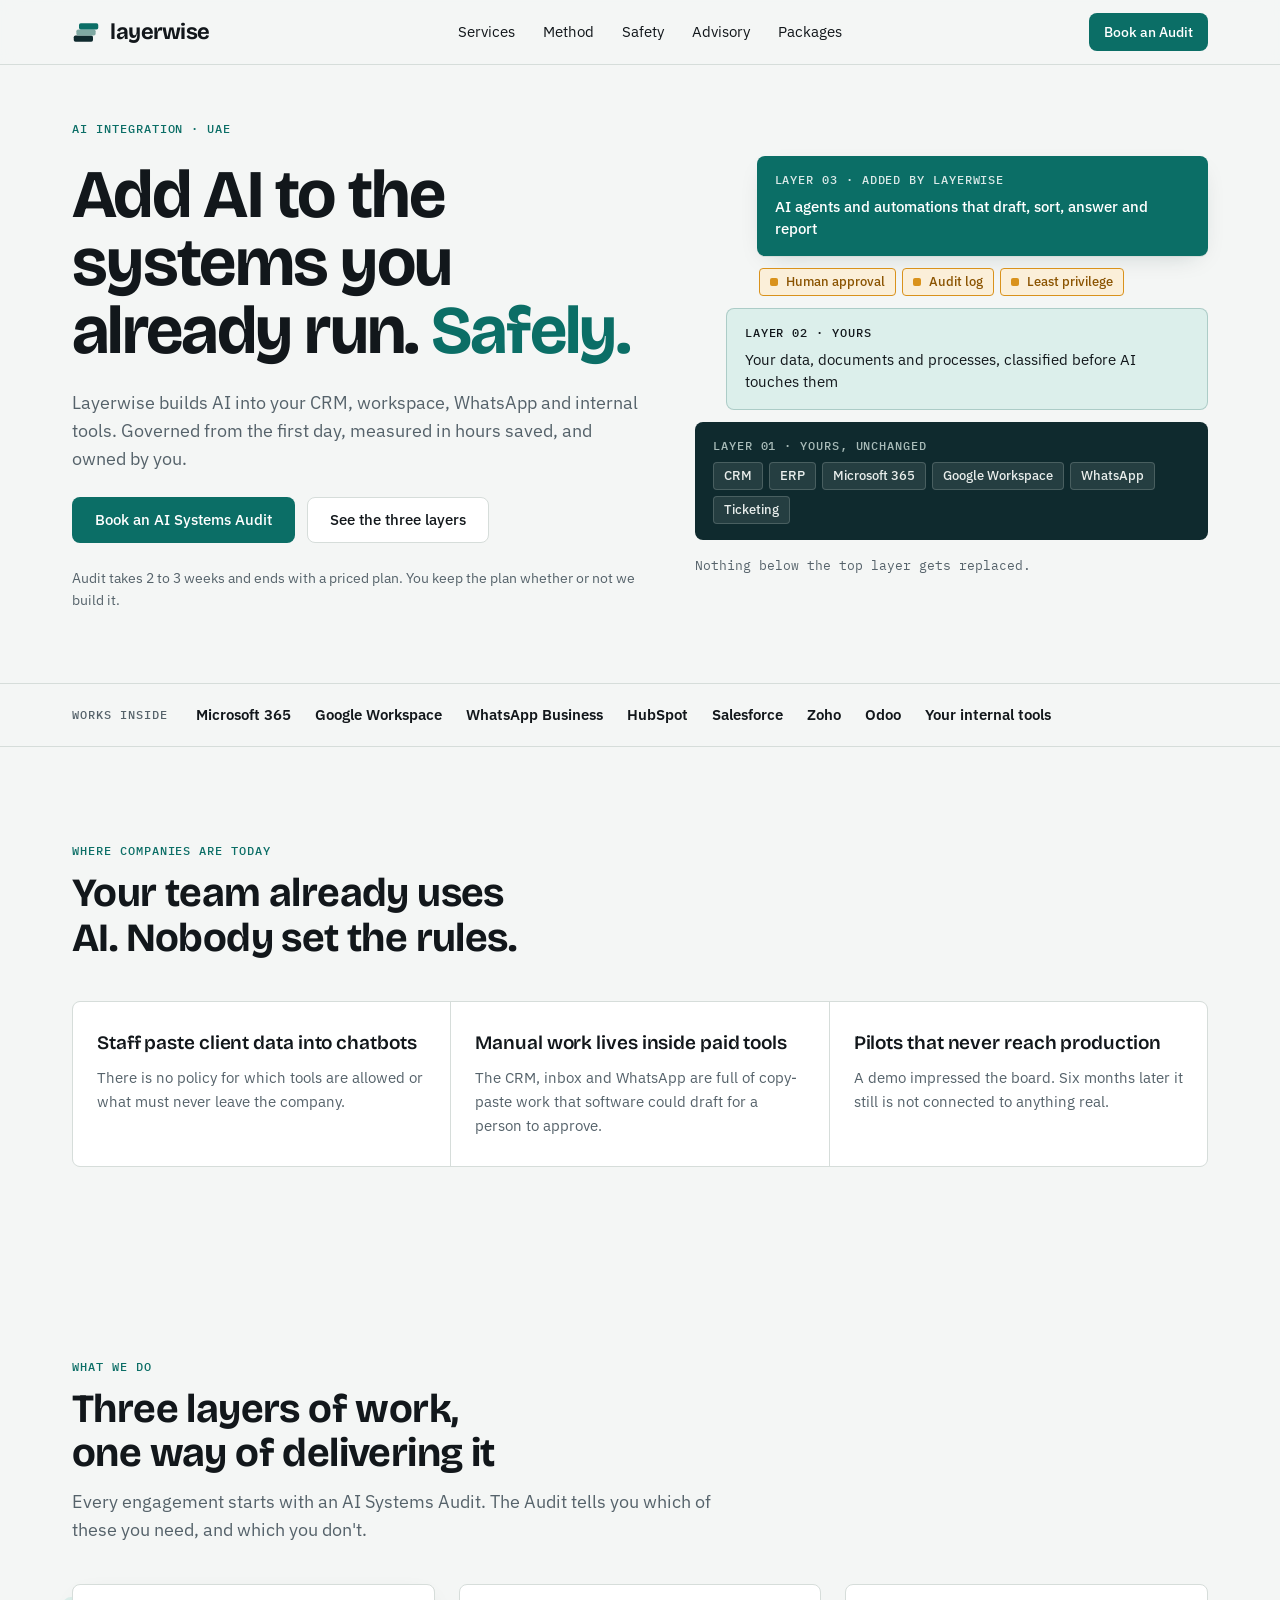
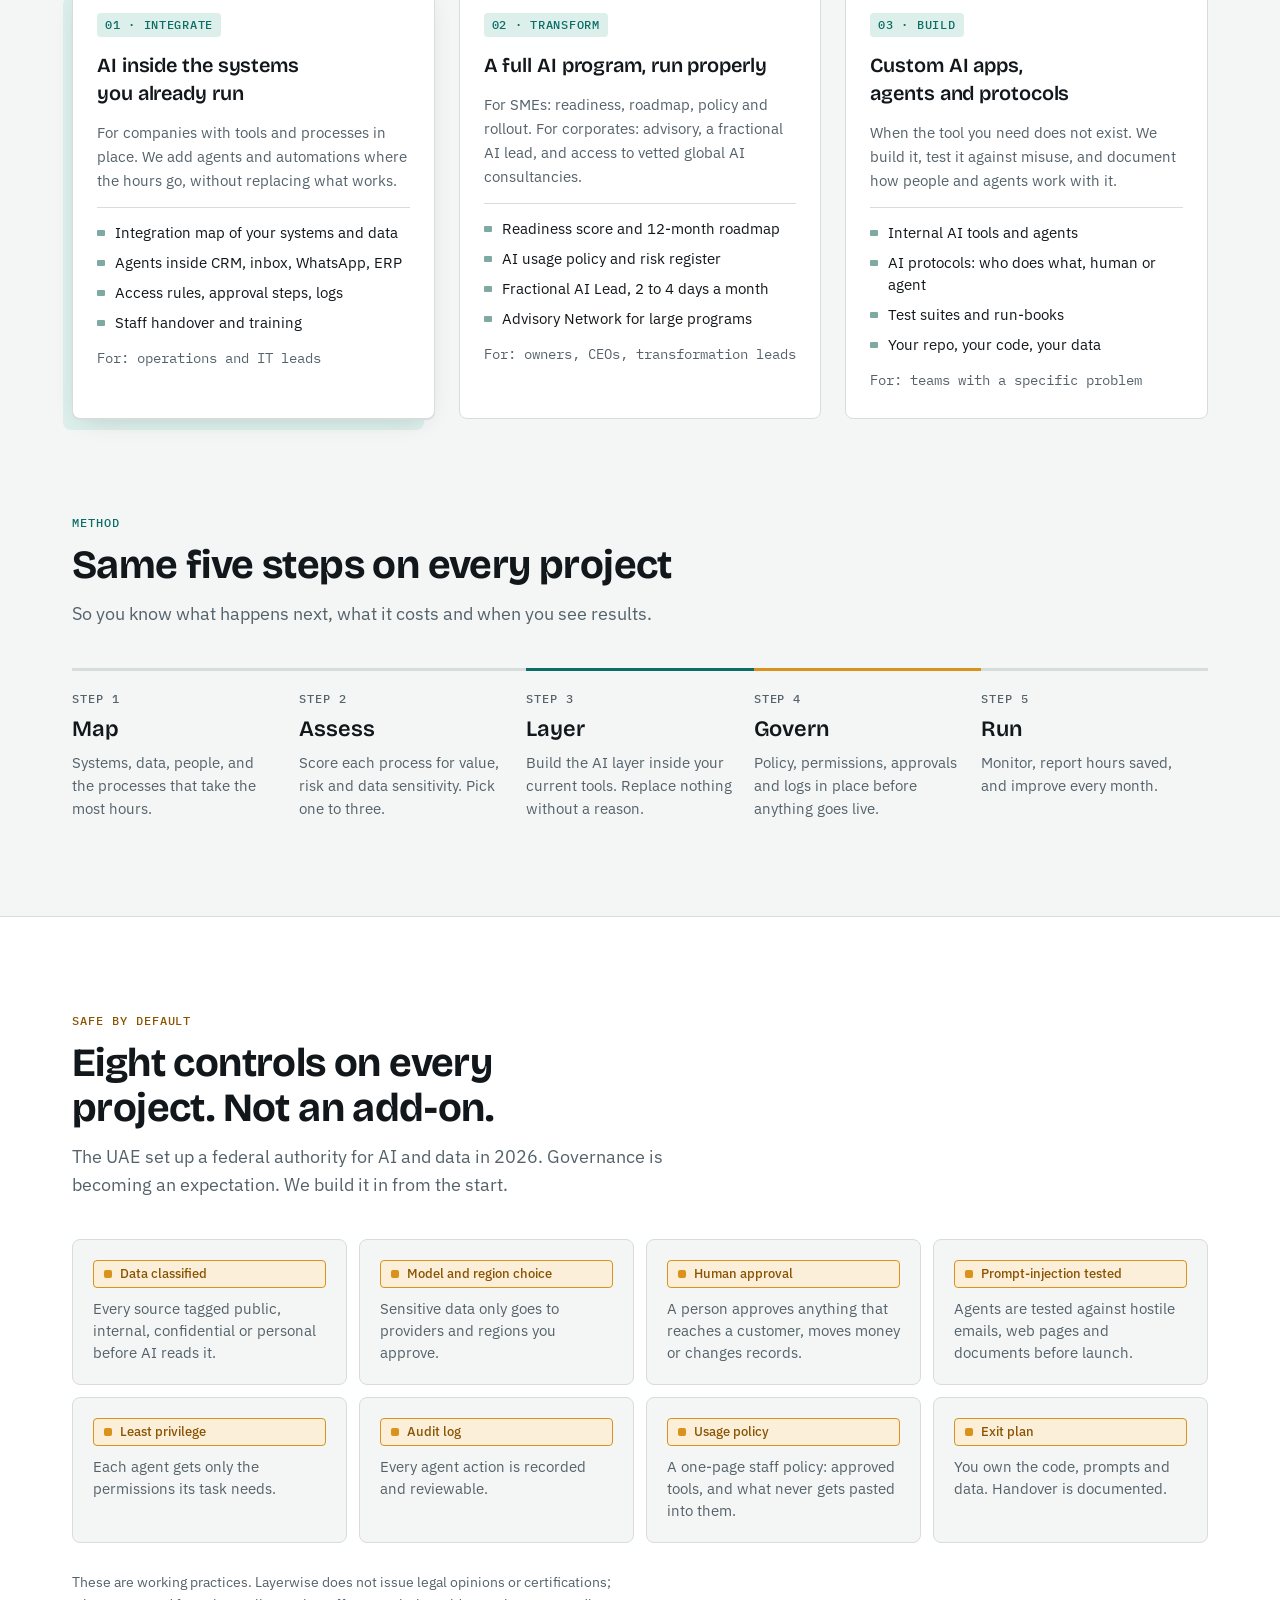
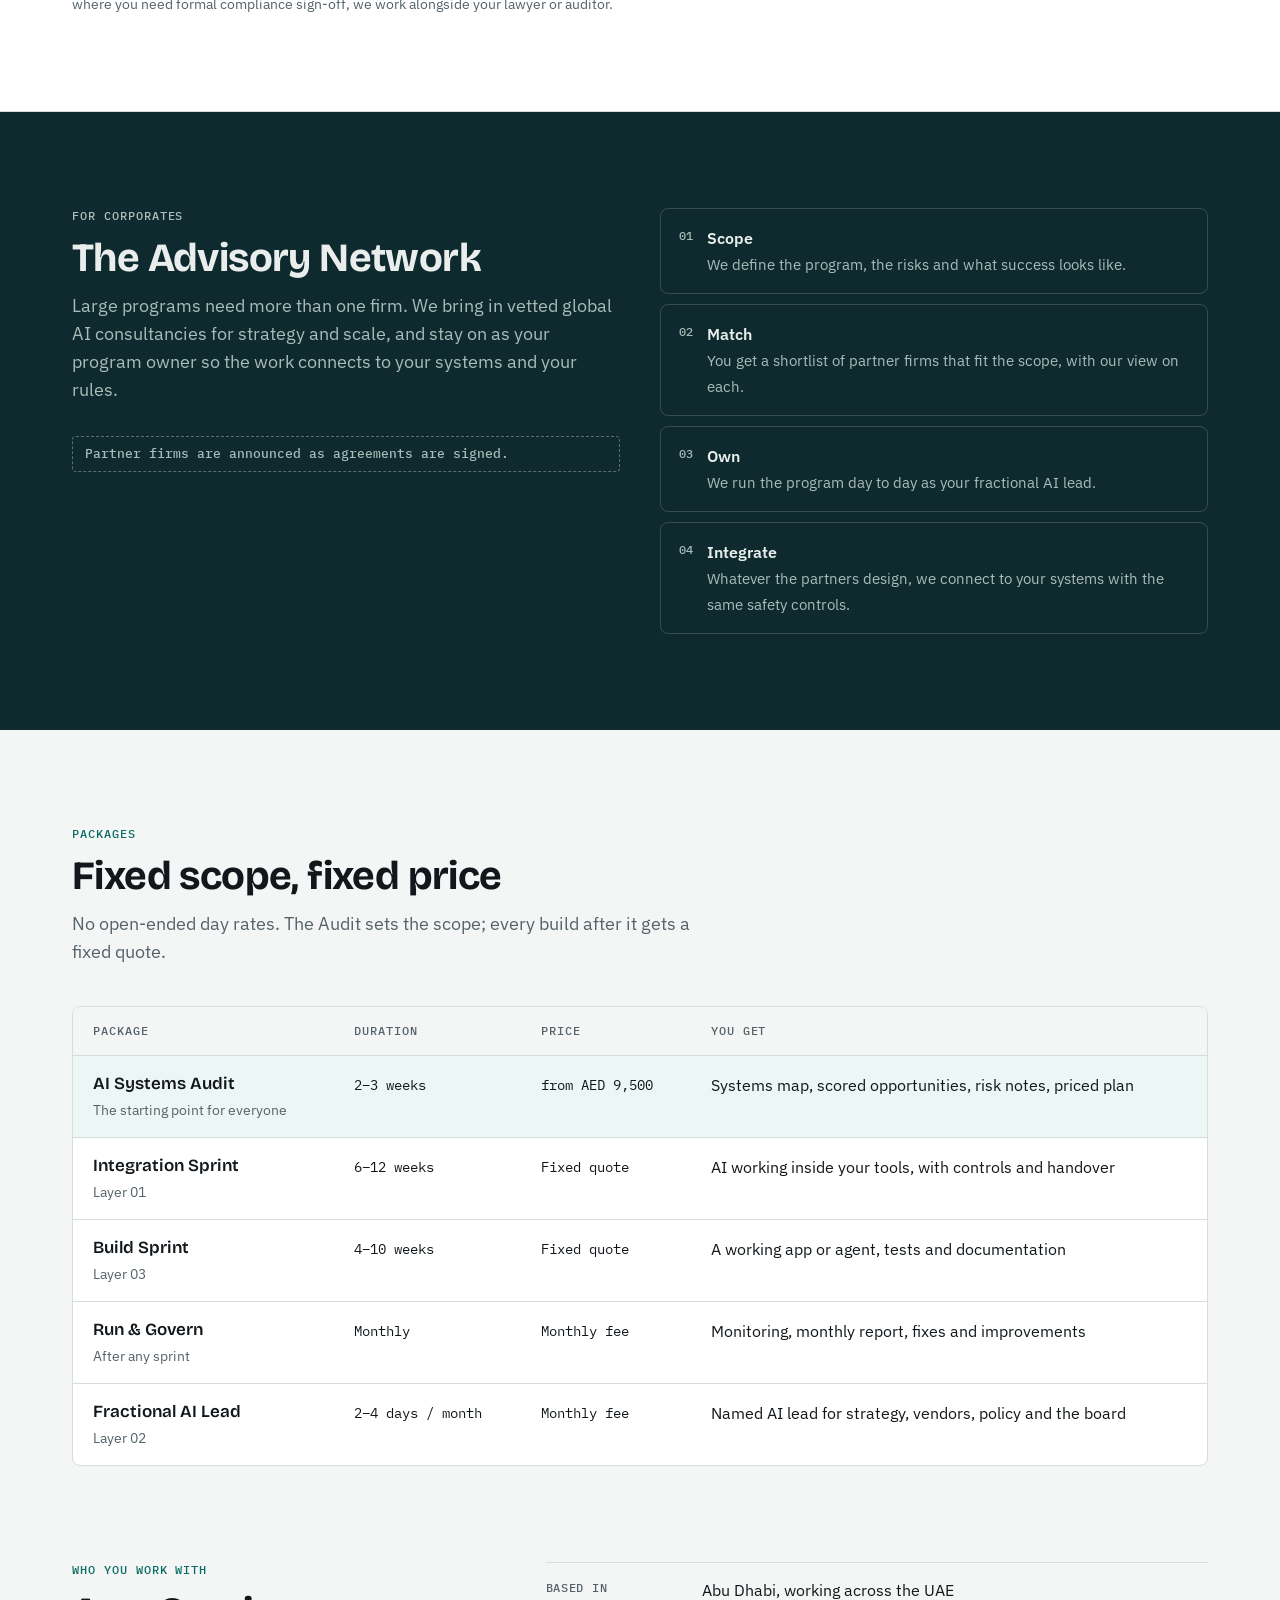
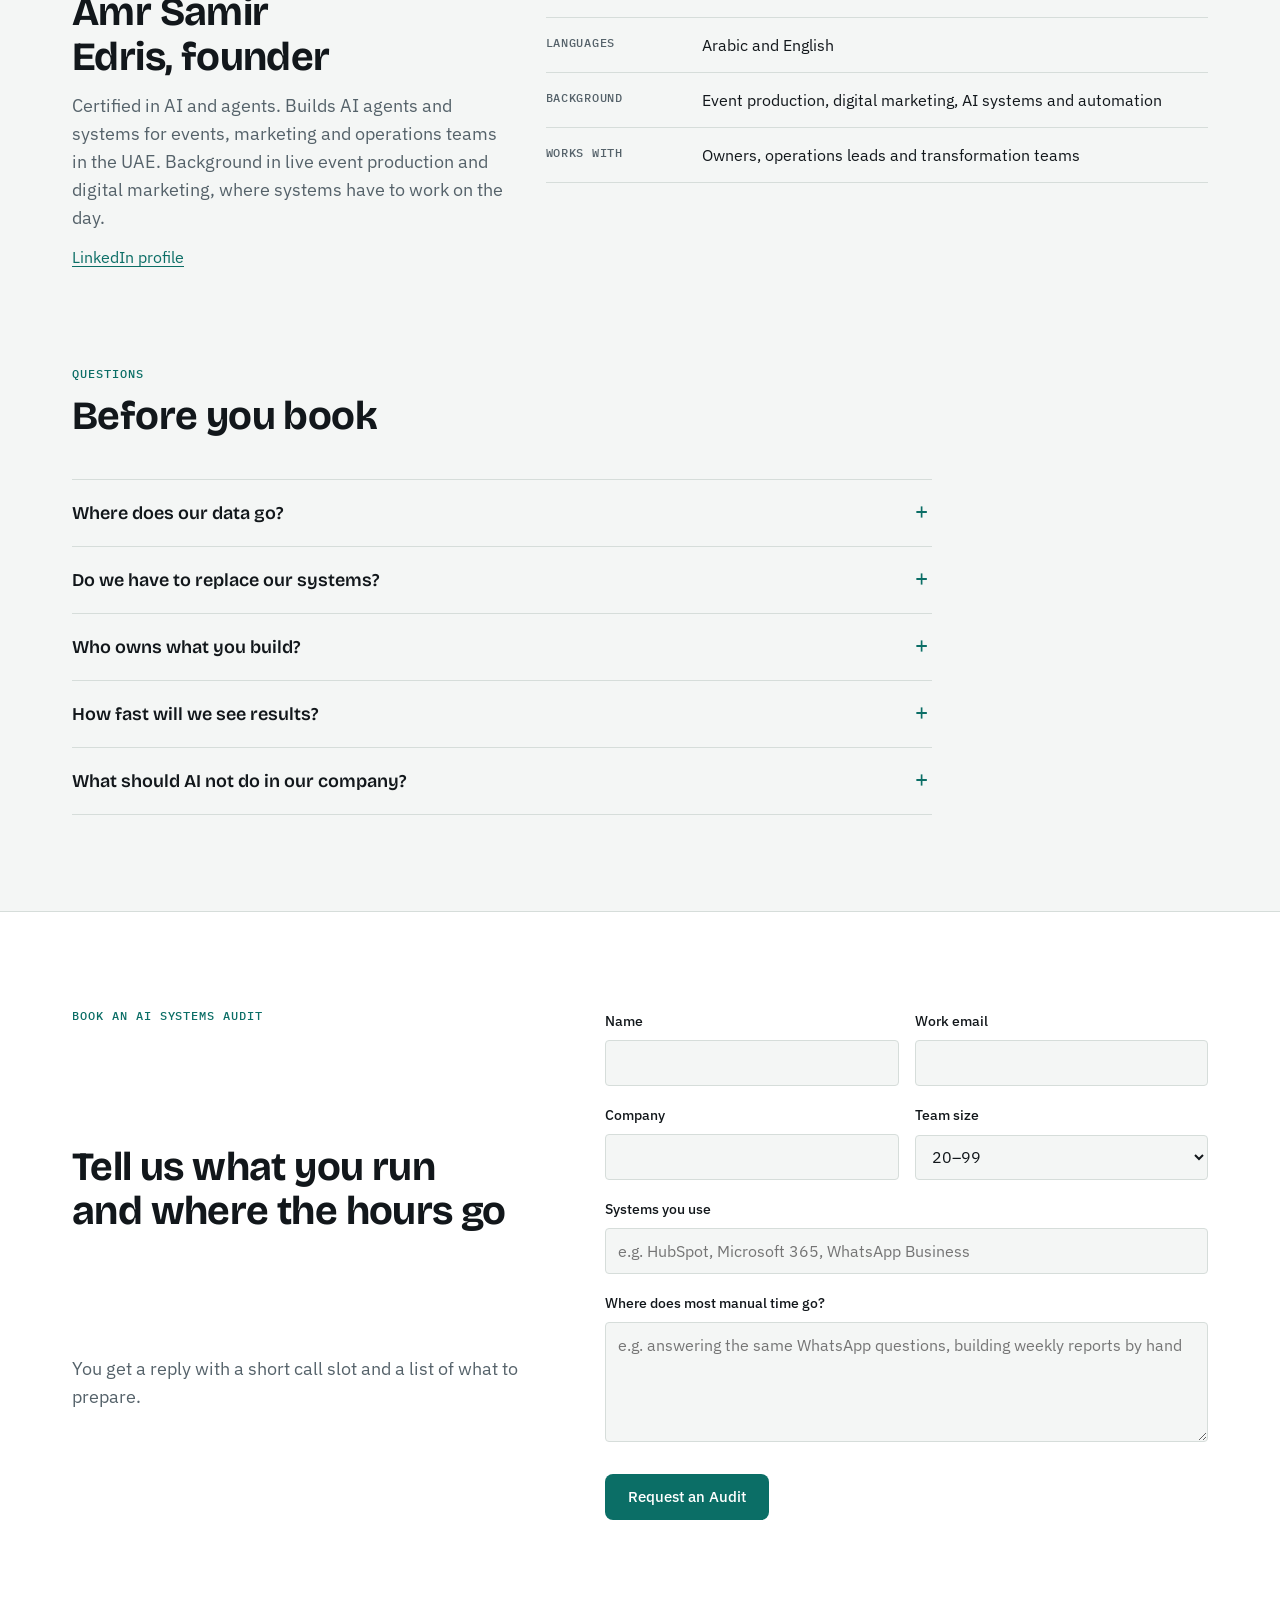
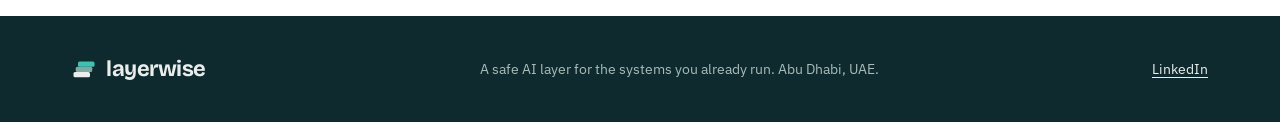
==== index.html @ 2a45c007 "Add initial HTML structure for Layerwise AI website This commit adds a complete HTML structure for t" ====
<!doctype html>
<html lang="en">
<head>
<meta charset="utf-8">
<meta name="viewport" content="width=device-width,initial-scale=1,viewport-fit=cover">
<title>Layerwise AI</title>
<meta name="description" content="Layerwise adds a safe AI layer to the systems UAE companies already run: integration, transformation and custom AI builds, governed from day one.">
<link rel="preconnect" href="https://fonts.googleapis.com">
<link rel="preconnect" href="https://fonts.gstatic.com" crossorigin>
<link rel="stylesheet" href="https://fonts.googleapis.com/css2?family=Bricolage+Grotesque:opsz,wght@12..96,600;12..96,700&family=IBM+Plex+Sans:wght@400;500;600&family=IBM+Plex+Mono:wght@400;500&display=swap">
<style>
/* Layout concept: a left-aligned 12-col page on cool paper; the signature move is the offset stack (existing systems below, one teal AI layer on top), used in the hero, the featured service and the footer mark. */
:root{
  --paper:#f4f6f5;--surface:#ffffff;--ink:#12171b;--muted:#55626a;--line:#d6ddda;
  --layer:#0b6e66;--layer-strong:#085650;--layer-tint:#dcefeb;--on-layer:#ffffff;
  --stack:#7fa9a3;--deep:#0f2a2e;--on-deep:#e9eeec;--deep-muted:#a9bcb9;
  --guard:#d9921c;--guard-ink:#8a5300;--guard-tint:#fbefd9;--good:#1f7a3a;--critical:#b3261e;
  --font-display:"Bricolage Grotesque","Segoe UI",system-ui,sans-serif;
  --font-body:"IBM Plex Sans","Segoe UI",system-ui,sans-serif;
  --font-mono:"IBM Plex Mono",ui-monospace,Menlo,Consolas,monospace;
  --r-sm:4px;--r-md:8px;--r-lg:14px;
  --shadow-layer:0 1px 0 #d6ddda,0 8px 24px -12px rgba(15,42,46,.25);
  --max:1200px;
}
@media (prefers-color-scheme:dark){:root:not([data-theme="light"]){
  --paper:#0e1214;--surface:#161b1e;--ink:#e9eeec;--muted:#9aa6a9;--line:#2a3236;
  --layer:#3fc1b1;--layer-strong:#6fd6c8;--layer-tint:#12302d;--on-layer:#06201d;
  --stack:#6e8f8b;--deep:#1a3236;--on-deep:#e9eeec;--deep-muted:#a9bcb9;
  --guard:#f2b54a;--guard-ink:#f2b54a;--guard-tint:#3a2a0e;--good:#5fcf7f;--critical:#ff8a80;
  --shadow-layer:0 1px 0 #2a3236,0 8px 24px -12px rgba(0,0,0,.6);color-scheme:dark}}
:root[data-theme="dark"]{
  --paper:#0e1214;--surface:#161b1e;--ink:#e9eeec;--muted:#9aa6a9;--line:#2a3236;
  --layer:#3fc1b1;--layer-strong:#6fd6c8;--layer-tint:#12302d;--on-layer:#06201d;
  --stack:#6e8f8b;--deep:#1a3236;--on-deep:#e9eeec;--deep-muted:#a9bcb9;
  --guard:#f2b54a;--guard-ink:#f2b54a;--guard-tint:#3a2a0e;--good:#5fcf7f;--critical:#ff8a80;
  --shadow-layer:0 1px 0 #2a3236,0 8px 24px -12px rgba(0,0,0,.6);color-scheme:dark}

*{box-sizing:border-box}
html{scroll-behavior:smooth}
@media (prefers-reduced-motion:reduce){html{scroll-behavior:auto}*{transition:none!important;animation:none!important}}
body{margin:0;background:var(--paper);color:var(--ink);font:400 16px/26px var(--font-body);-webkit-font-smoothing:antialiased}
a{color:var(--layer);text-underline-offset:3px}
:focus-visible{outline:2px solid var(--layer);outline-offset:2px;border-radius:2px}
.wrap{max-width:var(--max);margin:0 auto;padding-left:max(16px,env(safe-area-inset-left,0px));padding-right:max(16px,env(safe-area-inset-right,0px))}
@media (min-width:720px){.wrap{padding-left:max(32px,env(safe-area-inset-left,0px));padding-right:max(32px,env(safe-area-inset-right,0px))}}
section{padding-block:64px}
@media (min-width:900px){section{padding-block:96px}}
h1,h2,h3{font-family:var(--font-display);margin:0;text-wrap:balance;letter-spacing:-.015em}
h2{font-size:clamp(28px,4vw,40px);line-height:1.12;font-weight:700}
h3{font-size:20px;line-height:28px;font-weight:600;letter-spacing:-.005em}
p{margin:0}
.eyebrow{font:500 12px/16px var(--font-mono);letter-spacing:.08em;text-transform:uppercase;color:var(--layer)}
.lead{font-size:18px;line-height:28px;color:var(--muted);max-width:60ch}
.head{display:grid;gap:12px;margin-bottom:40px;max-width:760px}
.mono{font-family:var(--font-mono);font-variant-numeric:tabular-nums}

/* header */
body::before{content:"";position:fixed;inset:0 0 auto;height:env(safe-area-inset-top,0px);z-index:10;background:var(--paper)}
header.top{position:sticky;top:env(safe-area-inset-top,0px);z-index:9;background:color-mix(in srgb,var(--paper) 92%,transparent);backdrop-filter:blur(8px);border-bottom:1px solid var(--line)}
header.top .wrap{display:flex;align-items:center;justify-content:space-between;gap:16px;height:64px}
.brand{display:flex;align-items:center;gap:10px;text-decoration:none;color:var(--ink);font:700 22px/1 var(--font-display);letter-spacing:-.02em}
.brand svg{width:28px;height:28px}
nav.links{display:none;gap:28px}
nav.links a{color:var(--ink);text-decoration:none;font-size:15px}
nav.links a:hover{color:var(--layer)}
@media (min-width:880px){nav.links{display:flex}}

/* buttons */
.btn{display:inline-flex;align-items:center;justify-content:center;font:500 15px/20px var(--font-body);padding:12px 22px;border-radius:var(--r-md);border:1px solid transparent;text-decoration:none;cursor:pointer;white-space:nowrap}
.btn.primary{background:var(--layer);color:var(--on-layer)}
.btn.primary:hover{background:var(--layer-strong)}
.btn.secondary{background:var(--surface);color:var(--ink);border-color:var(--line)}
.btn.secondary:hover{border-color:var(--ink)}
.btn.sm{padding:8px 14px;font-size:14px}

/* hero */
.hero{padding-block:56px 72px}
.hero .grid{display:grid;gap:48px;align-items:center}
@media (min-width:960px){.hero .grid{grid-template-columns:1.05fr .95fr;gap:56px}}
.hero h1{font-size:clamp(40px,6.2vw,68px);line-height:1.0;font-weight:700;letter-spacing:-.025em}
.hero h1 em{font-style:normal;color:var(--layer)}
.hero .copy{display:grid;gap:24px;min-width:0}
.cta-row{display:flex;flex-wrap:wrap;gap:12px}
.fine{font-size:14px;line-height:22px;color:var(--muted)}

/* stack diagram */
.stack{position:relative;display:grid;gap:12px;padding:8px 0 8px 0;min-width:0}
.bar{border-radius:var(--r-md);padding:16px 18px;display:grid;gap:8px;min-width:0}
.bar .k{font:500 11.5px/16px var(--font-mono);letter-spacing:.08em;text-transform:uppercase}
.bar .v{font-size:15px;line-height:22px}
.bar.ai{background:var(--layer);color:var(--on-layer);margin-left:12%;box-shadow:var(--shadow-layer)}
.bar.ai .k{opacity:.85}
.bar.ai .v{font-weight:500}
.bar.data{background:var(--layer-tint);color:var(--ink);margin-left:6%;border:1px solid color-mix(in srgb,var(--stack) 50%,transparent)}
.bar.sys{background:var(--deep);color:var(--on-deep)}
.bar.sys .k{color:var(--deep-muted)}
.tools{display:flex;flex-wrap:wrap;gap:6px}
.tools span{font:500 13px/18px var(--font-body);padding:4px 10px;border-radius:var(--r-sm);background:color-mix(in srgb,var(--on-deep) 10%,transparent);border:1px solid color-mix(in srgb,var(--on-deep) 18%,transparent)}
.chips{display:flex;flex-wrap:wrap;gap:6px}
.chip{display:inline-flex;align-items:center;gap:8px;background:var(--guard-tint);color:var(--guard-ink);border:1px solid var(--guard);border-radius:var(--r-sm);padding:4px 10px;font:500 13px/18px var(--font-body)}
.chip::before{content:"";width:8px;height:8px;border-radius:2px;background:var(--guard);flex:none}
.stack .gates{margin-left:12%;padding-left:2px}
.stack-cap{font:400 13px/20px var(--font-mono);color:var(--muted);margin-top:4px}

/* works with */
.works{border-block:1px solid var(--line);padding-block:20px}
.works .wrap{display:flex;flex-wrap:wrap;align-items:center;gap:10px 28px}
.works .label{font:500 12px/16px var(--font-mono);letter-spacing:.08em;text-transform:uppercase;color:var(--muted)}
.works ul{list-style:none;margin:0;padding:0;display:flex;flex-wrap:wrap;gap:8px 24px}
.works li{font:600 15px/22px var(--font-body);color:var(--ink)}

/* problem */
.problems{display:grid;gap:1px;background:var(--line);border:1px solid var(--line);border-radius:var(--r-md);overflow:hidden}
@media (min-width:820px){.problems{grid-template-columns:repeat(3,1fr)}}
.problem{background:var(--surface);padding:28px 24px;display:grid;gap:10px;align-content:start}
.problem .q{font:600 19px/26px var(--font-display);letter-spacing:-.005em}
.problem p{color:var(--muted);font-size:15px;line-height:24px}

/* layers */
.layers{display:grid;gap:28px}
@media (min-width:960px){.layers{grid-template-columns:repeat(3,1fr);gap:24px}}
.card{position:relative;background:var(--surface);border:1px solid var(--line);border-radius:var(--r-md);padding:28px 24px;display:grid;gap:14px;align-content:start;min-width:0}
.card.featured{box-shadow:var(--shadow-layer)}
.card.featured::before{content:"";position:absolute;inset:0;transform:translate(-10px,12px);border-radius:var(--r-md);background:var(--layer-tint);z-index:-1}
.layers{isolation:isolate}
.card .tag{justify-self:start;font:500 12px/16px var(--font-mono);letter-spacing:.06em;text-transform:uppercase;color:var(--layer);background:var(--layer-tint);padding:4px 8px;border-radius:var(--r-sm)}
.card p{color:var(--muted);font-size:15px;line-height:24px}
.card ul{margin:0;padding:0;list-style:none;display:grid;gap:8px;border-top:1px solid var(--line);padding-top:14px}
.card li{font-size:15px;line-height:22px;padding-left:18px;position:relative}
.card li::before{content:"";position:absolute;left:0;top:8px;width:8px;height:6px;border-radius:1px;background:var(--stack)}
.card .who{font:400 13.5px/20px var(--font-mono);color:var(--muted)}

/* method */
.method{display:grid;gap:0;counter-reset:s;border-top:1px solid var(--line)}
@media (min-width:900px){.method{grid-template-columns:repeat(5,1fr);border-top:0}}
.step{padding:22px 0;border-bottom:1px solid var(--line);display:grid;gap:8px;align-content:start}
@media (min-width:900px){.step{padding:0 20px 0 0;border-bottom:0;border-top:3px solid var(--line);padding-top:20px}.step.on{border-top-color:var(--layer)}.step.gov{border-top-color:var(--guard)}}
.step .n{font:500 12px/16px var(--font-mono);letter-spacing:.08em;color:var(--muted)}
.step h3{font-size:22px}
.step p{color:var(--muted);font-size:15px;line-height:23px}

/* safe */
.safe{background:var(--surface);border-block:1px solid var(--line)}
.controls{display:grid;gap:12px}
@media (min-width:640px){.controls{grid-template-columns:repeat(2,1fr)}}
@media (min-width:1000px){.controls{grid-template-columns:repeat(4,1fr)}}
.control{border:1px solid var(--line);border-radius:var(--r-md);padding:20px;display:grid;gap:10px;align-content:start;background:var(--paper)}
.control p{font-size:14.5px;line-height:22px;color:var(--muted)}
.note{margin-top:28px;font-size:14px;line-height:22px;color:var(--muted);max-width:70ch}

/* network */
.network{background:var(--deep);color:var(--on-deep)}
.network .grid{display:grid;gap:40px}
@media (min-width:900px){.network .grid{grid-template-columns:1fr 1fr;align-items:start}}
.network h2{color:var(--on-deep)}
.network .lead{color:var(--deep-muted)}
.network .eyebrow{color:var(--on-deep);opacity:.75}
.flow{display:grid;gap:10px;list-style:none;margin:0;padding:0}
.flow li{display:grid;grid-template-columns:auto 1fr;gap:14px;align-items:start;padding:16px 18px;border:1px solid color-mix(in srgb,var(--on-deep) 18%,transparent);border-radius:var(--r-md)}
.flow .n{font:500 12px/22px var(--font-mono);color:var(--deep-muted)}
.flow b{font-weight:600;display:block}
.flow span.d{color:var(--deep-muted);font-size:15px;line-height:23px}
.pending{display:inline-block;margin-top:20px;font:500 13px/18px var(--font-mono);color:var(--deep-muted);border:1px dashed color-mix(in srgb,var(--on-deep) 35%,transparent);padding:8px 12px;border-radius:var(--r-sm)}

/* packages */
.table-wrap{overflow-x:auto;border:1px solid var(--line);border-radius:var(--r-md);background:var(--surface)}
table{width:100%;border-collapse:collapse;min-width:640px}
th,td{text-align:left;padding:16px 20px;border-bottom:1px solid var(--line);vertical-align:top}
th{font:500 12px/16px var(--font-mono);letter-spacing:.08em;text-transform:uppercase;color:var(--muted);background:var(--paper)}
tr:last-child td{border-bottom:0}
td.pk{font:600 17px/24px var(--font-display)}
td.pk small{display:block;font:400 14px/21px var(--font-body);color:var(--muted);margin-top:4px}
td.mono{font-size:14px;white-space:nowrap}
tr.entry td{background:color-mix(in srgb,var(--layer-tint) 55%,var(--surface))}

/* founder */
.founder{display:grid;gap:32px}
@media (min-width:900px){.founder{grid-template-columns:.8fr 1.2fr;align-items:start}}
.founder .facts{display:grid;gap:0;border-top:1px solid var(--line)}
.founder .facts div{display:grid;grid-template-columns:140px 1fr;gap:16px;padding:14px 0;border-bottom:1px solid var(--line)}
.founder .facts dt{font:500 12px/22px var(--font-mono);letter-spacing:.06em;text-transform:uppercase;color:var(--muted)}
.founder .facts dd{margin:0}
@media (max-width:480px){.founder .facts div{grid-template-columns:1fr;gap:2px}}

/* faq */
.faq{display:grid;gap:0;border-top:1px solid var(--line);max-width:860px}
details{border-bottom:1px solid var(--line)}
summary{cursor:pointer;list-style:none;padding:20px 32px 20px 0;font:600 18px/26px var(--font-display);position:relative}
summary::-webkit-details-marker{display:none}
summary::after{content:"+";position:absolute;right:4px;top:18px;font:400 22px/26px var(--font-mono);color:var(--layer)}
details[open] summary::after{content:"\2212"}
details p{padding:0 0 20px;color:var(--muted);max-width:68ch}

/* contact */
.contact{background:var(--surface);border-top:1px solid var(--line)}
.contact .grid{display:grid;gap:40px}
@media (min-width:900px){.contact .grid{grid-template-columns:.9fr 1.1fr}}
form{display:grid;gap:16px}
.row2{display:grid;gap:16px}
@media (min-width:600px){.row2{grid-template-columns:1fr 1fr}}
label{display:grid;gap:6px;font-size:14px;font-weight:500}
input,select,textarea{font:400 16px/24px var(--font-body);color:var(--ink);background:var(--paper);border:1px solid var(--line);border-radius:var(--r-sm);padding:10px 12px;width:100%;min-width:0}
input:focus,select:focus,textarea:focus{outline:2px solid var(--layer);outline-offset:0;border-color:var(--layer)}
textarea{min-height:120px;resize:vertical}
.err{color:var(--critical);font-size:13px;min-height:0}
.sent{border:1px solid var(--good);border-radius:var(--r-md);padding:16px 18px;color:var(--ink);background:var(--paper)}
.sent b{color:var(--good)}

footer{background:var(--deep);color:var(--on-deep);padding-block:40px}
footer .wrap{display:flex;flex-wrap:wrap;justify-content:space-between;gap:20px;align-items:center}
footer .brand{color:var(--on-deep)}
footer p{color:var(--deep-muted);font-size:14px}
footer a{color:var(--on-deep)}
</style>

</head>
<body>
<header class="top">
  <div class="wrap">
    <a class="brand" href="#top" aria-label="Layerwise home">
      <svg viewBox="0 0 64 64" aria-hidden="true"><rect x="4" y="40" width="44" height="14" rx="4" fill="var(--deep)"/><rect x="10" y="26" width="44" height="14" rx="4" fill="var(--stack)"/><rect x="16" y="12" width="44" height="14" rx="4" fill="var(--layer)"/></svg>
      layerwise
    </a>
    <nav class="links" aria-label="Main">
      <a href="#layers">Services</a><a href="#method">Method</a><a href="#safe">Safety</a><a href="#network">Advisory</a><a href="#packages">Packages</a>
    </nav>
    <a class="btn primary sm" href="#contact">Book an Audit</a>
  </div>
</header>

<main id="top">
  <section class="hero">
    <div class="wrap grid">
      <div class="copy">
        <span class="eyebrow">AI integration · UAE</span>
        <h1>Add AI to the systems you already run. <em>Safely.</em></h1>
        <p class="lead">Layerwise builds AI into your CRM, workspace, WhatsApp and internal tools. Governed from the first day, measured in hours saved, and owned by you.</p>
        <div class="cta-row">
          <a class="btn primary" href="#contact">Book an AI Systems Audit</a>
          <a class="btn secondary" href="#layers">See the three layers</a>
        </div>
        <p class="fine">Audit takes 2 to 3 weeks and ends with a priced plan. You keep the plan whether or not we build it.</p>
      </div>
      <div class="stack" role="img" aria-label="Diagram: the Layerwise AI layer sits on top of your data and processes, which sit on your existing systems, with safety controls on every action.">
        <div class="bar ai"><span class="k">Layer 03 · Added by Layerwise</span><span class="v">AI agents and automations that draft, sort, answer and report</span></div>
        <div class="chips gates"><span class="chip">Human approval</span><span class="chip">Audit log</span><span class="chip">Least privilege</span></div>
        <div class="bar data"><span class="k">Layer 02 · Yours</span><span class="v">Your data, documents and processes, classified before AI touches them</span></div>
        <div class="bar sys"><span class="k">Layer 01 · Yours, unchanged</span>
          <div class="tools"><span>CRM</span><span>ERP</span><span>Microsoft 365</span><span>Google Workspace</span><span>WhatsApp</span><span>Ticketing</span></div>
        </div>
        <p class="stack-cap">Nothing below the top layer gets replaced.</p>
      </div>
    </div>
  </section>

  <div class="works" aria-label="Systems we work inside">
    <div class="wrap">
      <span class="label">Works inside</span>
      <ul><li>Microsoft 365</li><li>Google Workspace</li><li>WhatsApp Business</li><li>HubSpot</li><li>Salesforce</li><li>Zoho</li><li>Odoo</li><li>Your internal tools</li></ul>
    </div>
  </div>

  <section>
    <div class="wrap">
      <div class="head">
        <span class="eyebrow">Where companies are today</span>
        <h2>Your team already uses AI. Nobody set the rules.</h2>
      </div>
      <div class="problems">
        <div class="problem"><span class="q">Staff paste client data into chatbots</span><p>There is no policy for which tools are allowed or what must never leave the company.</p></div>
        <div class="problem"><span class="q">Manual work lives inside paid tools</span><p>The CRM, inbox and WhatsApp are full of copy-paste work that software could draft for a person to approve.</p></div>
        <div class="problem"><span class="q">Pilots that never reach production</span><p>A demo impressed the board. Six months later it still is not connected to anything real.</p></div>
      </div>
    </div>
  </section>

  <section id="layers">
    <div class="wrap">
      <div class="head">
        <span class="eyebrow">What we do</span>
        <h2>Three layers of work, one way of delivering it</h2>
        <p class="lead">Every engagement starts with an AI Systems Audit. The Audit tells you which of these you need, and which you don't.</p>
      </div>
      <div class="layers">
        <article class="card featured">
          <span class="tag">01 · Integrate</span>
          <h3>AI inside the systems you already run</h3>
          <p>For companies with tools and processes in place. We add agents and automations where the hours go, without replacing what works.</p>
          <ul><li>Integration map of your systems and data</li><li>Agents inside CRM, inbox, WhatsApp, ERP</li><li>Access rules, approval steps, logs</li><li>Staff handover and training</li></ul>
          <span class="who">For: operations and IT leads</span>
        </article>
        <article class="card">
          <span class="tag">02 · Transform</span>
          <h3>A full AI program, run properly</h3>
          <p>For SMEs: readiness, roadmap, policy and rollout. For corporates: advisory, a fractional AI lead, and access to vetted global AI consultancies.</p>
          <ul><li>Readiness score and 12-month roadmap</li><li>AI usage policy and risk register</li><li>Fractional AI Lead, 2 to 4 days a month</li><li>Advisory Network for large programs</li></ul>
          <span class="who">For: owners, CEOs, transformation leads</span>
        </article>
        <article class="card">
          <span class="tag">03 · Build</span>
          <h3>Custom AI apps, agents and protocols</h3>
          <p>When the tool you need does not exist. We build it, test it against misuse, and document how people and agents work with it.</p>
          <ul><li>Internal AI tools and agents</li><li>AI protocols: who does what, human or agent</li><li>Test suites and run-books</li><li>Your repo, your code, your data</li></ul>
          <span class="who">For: teams with a specific problem</span>
        </article>
      </div>
    </div>
  </section>

  <section id="method" style="padding-top:0">
    <div class="wrap">
      <div class="head">
        <span class="eyebrow">Method</span>
        <h2>Same five steps on every project</h2>
        <p class="lead">So you know what happens next, what it costs and when you see results.</p>
      </div>
      <ol class="method" style="list-style:none;margin:0;padding:0">
        <li class="step"><span class="n">STEP 1</span><h3>Map</h3><p>Systems, data, people, and the processes that take the most hours.</p></li>
        <li class="step"><span class="n">STEP 2</span><h3>Assess</h3><p>Score each process for value, risk and data sensitivity. Pick one to three.</p></li>
        <li class="step on"><span class="n">STEP 3</span><h3>Layer</h3><p>Build the AI layer inside your current tools. Replace nothing without a reason.</p></li>
        <li class="step gov"><span class="n">STEP 4</span><h3>Govern</h3><p>Policy, permissions, approvals and logs in place before anything goes live.</p></li>
        <li class="step"><span class="n">STEP 5</span><h3>Run</h3><p>Monitor, report hours saved, and improve every month.</p></li>
      </ol>
    </div>
  </section>

  <section id="safe" class="safe">
    <div class="wrap">
      <div class="head">
        <span class="eyebrow" style="color:var(--guard-ink)">Safe by default</span>
        <h2>Eight controls on every project. Not an add-on.</h2>
        <p class="lead">The UAE set up a federal authority for AI and data in 2026. Governance is becoming an expectation. We build it in from the start.</p>
      </div>
      <div class="controls">
        <div class="control"><span class="chip">Data classified</span><p>Every source tagged public, internal, confidential or personal before AI reads it.</p></div>
        <div class="control"><span class="chip">Model and region choice</span><p>Sensitive data only goes to providers and regions you approve.</p></div>
        <div class="control"><span class="chip">Human approval</span><p>A person approves anything that reaches a customer, moves money or changes records.</p></div>
        <div class="control"><span class="chip">Prompt-injection tested</span><p>Agents are tested against hostile emails, web pages and documents before launch.</p></div>
        <div class="control"><span class="chip">Least privilege</span><p>Each agent gets only the permissions its task needs.</p></div>
        <div class="control"><span class="chip">Audit log</span><p>Every agent action is recorded and reviewable.</p></div>
        <div class="control"><span class="chip">Usage policy</span><p>A one-page staff policy: approved tools, and what never gets pasted into them.</p></div>
        <div class="control"><span class="chip">Exit plan</span><p>You own the code, prompts and data. Handover is documented.</p></div>
      </div>
      <p class="note">These are working practices. Layerwise does not issue legal opinions or certifications; where you need formal compliance sign-off, we work alongside your lawyer or auditor.</p>
    </div>
  </section>

  <section id="network" class="network">
    <div class="wrap grid">
      <div class="head" style="margin:0">
        <span class="eyebrow">For corporates</span>
        <h2>The Advisory Network</h2>
        <p class="lead">Large programs need more than one firm. We bring in vetted global AI consultancies for strategy and scale, and stay on as your program owner so the work connects to your systems and your rules.</p>
        <span class="pending">Partner firms are announced as agreements are signed.</span>
      </div>
      <ol class="flow">
        <li><span class="n">01</span><div><b>Scope</b><span class="d">We define the program, the risks and what success looks like.</span></div></li>
        <li><span class="n">02</span><div><b>Match</b><span class="d">You get a shortlist of partner firms that fit the scope, with our view on each.</span></div></li>
        <li><span class="n">03</span><div><b>Own</b><span class="d">We run the program day to day as your fractional AI lead.</span></div></li>
        <li><span class="n">04</span><div><b>Integrate</b><span class="d">Whatever the partners design, we connect to your systems with the same safety controls.</span></div></li>
      </ol>
    </div>
  </section>

  <section id="packages">
    <div class="wrap">
      <div class="head">
        <span class="eyebrow">Packages</span>
        <h2>Fixed scope, fixed price</h2>
        <p class="lead">No open-ended day rates. The Audit sets the scope; every build after it gets a fixed quote.</p>
      </div>
      <div class="table-wrap">
        <table>
          <thead><tr><th>Package</th><th>Duration</th><th>Price</th><th>You get</th></tr></thead>
          <tbody>
            <tr class="entry"><td class="pk">AI Systems Audit<small>The starting point for everyone</small></td><td class="mono">2–3 weeks</td><td class="mono">from AED 9,500</td><td>Systems map, scored opportunities, risk notes, priced plan</td></tr>
            <tr><td class="pk">Integration Sprint<small>Layer 01</small></td><td class="mono">6–12 weeks</td><td class="mono">Fixed quote</td><td>AI working inside your tools, with controls and handover</td></tr>
            <tr><td class="pk">Build Sprint<small>Layer 03</small></td><td class="mono">4–10 weeks</td><td class="mono">Fixed quote</td><td>A working app or agent, tests and documentation</td></tr>
            <tr><td class="pk">Run &amp; Govern<small>After any sprint</small></td><td class="mono">Monthly</td><td class="mono">Monthly fee</td><td>Monitoring, monthly report, fixes and improvements</td></tr>
            <tr><td class="pk">Fractional AI Lead<small>Layer 02</small></td><td class="mono">2–4 days / month</td><td class="mono">Monthly fee</td><td>Named AI lead for strategy, vendors, policy and the board</td></tr>
          </tbody>
        </table>
      </div>
    </div>
  </section>

  <section style="padding-top:0">
    <div class="wrap founder">
      <div class="head" style="margin:0">
        <span class="eyebrow">Who you work with</span>
        <h2>Amr Samir Edris, founder</h2>
        <p class="lead">Certified in AI and agents. Builds AI agents and systems for events, marketing and operations teams in the UAE. Background in live event production and digital marketing, where systems have to work on the day.</p>
        <p><a href="https://linkedin.com/in/amrsamiredris" target="_blank" rel="noopener">LinkedIn profile</a></p>
      </div>
      <dl class="facts" style="margin:0">
        <div><dt>Based in</dt><dd>Abu Dhabi, working across the UAE</dd></div>
        <div><dt>Languages</dt><dd>Arabic and English</dd></div>
        <div><dt>Background</dt><dd>Event production, digital marketing, AI systems and automation</dd></div>
        <div><dt>Works with</dt><dd>Owners, operations leads and transformation teams</dd></div>
      </dl>
    </div>
  </section>

  <section style="padding-top:0">
    <div class="wrap">
      <div class="head"><span class="eyebrow">Questions</span><h2>Before you book</h2></div>
      <div class="faq">
        <details><summary>Where does our data go?</summary><p>Only to the AI providers and regions you approve in the Audit. Confidential and personal data can stay inside your own cloud account when the project needs it.</p></details>
        <details><summary>Do we have to replace our systems?</summary><p>No. The whole approach is to add AI on top of what you run today. We only recommend a replacement when a system blocks the work, and we tell you why.</p></details>
        <details><summary>Who owns what you build?</summary><p>You do: the code, the prompts, the workflows and the data. It lives in your accounts, and handover is documented so another team can run it.</p></details>
        <details><summary>How fast will we see results?</summary><p>The Audit takes 2 to 3 weeks. A first integration usually goes live within 6 to 12 weeks, depending on access to your systems and approvals on your side.</p></details>
        <details><summary>What should AI not do in our company?</summary><p>Make final decisions about people, money or customers without a person approving. We write those limits into your usage policy and into the agents themselves.</p></details>
      </div>
    </div>
  </section>

  <section id="contact" class="contact">
    <div class="wrap grid">
      <div class="head" style="margin:0">
        <span class="eyebrow">Book an AI Systems Audit</span>
        <h2>Tell us what you run and where the hours go</h2>
        <p class="lead">You get a reply with a short call slot and a list of what to prepare.</p>
      </div>
      <div>
        <form id="lead" novalidate>
          <div class="row2">
            <label for="f-name">Name<input id="f-name" name="name" autocomplete="name" required></label>
            <label for="f-email">Work email<input id="f-email" name="email" type="email" autocomplete="email" required></label>
          </div>
          <div class="row2">
            <label for="f-company">Company<input id="f-company" name="company" autocomplete="organization" required></label>
            <label for="f-size">Team size<select id="f-size" name="size"><option>1–19</option><option selected>20–99</option><option>100–249</option><option>250–999</option><option>1,000+</option></select></label>
          </div>
          <label for="f-systems">Systems you use<input id="f-systems" name="systems" placeholder="e.g. HubSpot, Microsoft 365, WhatsApp Business"></label>
          <label for="f-problem">Where does most manual time go?<textarea id="f-problem" name="problem" placeholder="e.g. answering the same WhatsApp questions, building weekly reports by hand"></textarea></label>
          <span class="err" id="f-err" role="alert"></span>
          <div><button class="btn primary" type="submit">Request an Audit</button></div>
        </form>
        <div class="sent" id="f-sent" hidden><b>Preview only.</b> This form is not connected yet, so nothing was sent. At launch it delivers to the Layerwise inbox and CRM.</div>
      </div>
    </div>
  </section>
</main>

<footer>
  <div class="wrap">
    <span class="brand"><svg viewBox="0 0 64 64" aria-hidden="true" style="width:24px;height:24px"><rect x="4" y="40" width="44" height="14" rx="4" fill="var(--on-deep)"/><rect x="10" y="26" width="44" height="14" rx="4" fill="var(--stack)"/><rect x="16" y="12" width="44" height="14" rx="4" fill="#3fc1b1"/></svg>layerwise</span>
    <p>A safe AI layer for the systems you already run. Abu Dhabi, UAE.</p>
    <p><a href="https://linkedin.com/in/amrsamiredris" target="_blank" rel="noopener">LinkedIn</a></p>
  </div>
</footer>

<script>
(function(){
  var f=document.getElementById('lead'),err=document.getElementById('f-err'),sent=document.getElementById('f-sent');
  f.addEventListener('submit',function(e){
    e.preventDefault();
    var miss=[];
    if(!f.elements['name'].value.trim())miss.push('name');
    if(!/^[^\s@]+@[^\s@]+\.[^\s@]+$/.test(f.elements['email'].value.trim()))miss.push('a valid work email');
    if(!f.elements['company'].value.trim())miss.push('company');
    if(miss.length){err.textContent='Add '+miss.join(', ')+' so we can reply.';return;}
    err.textContent='';f.hidden=true;sent.hidden=false;
  });
})();
</script>

</body>
</html>
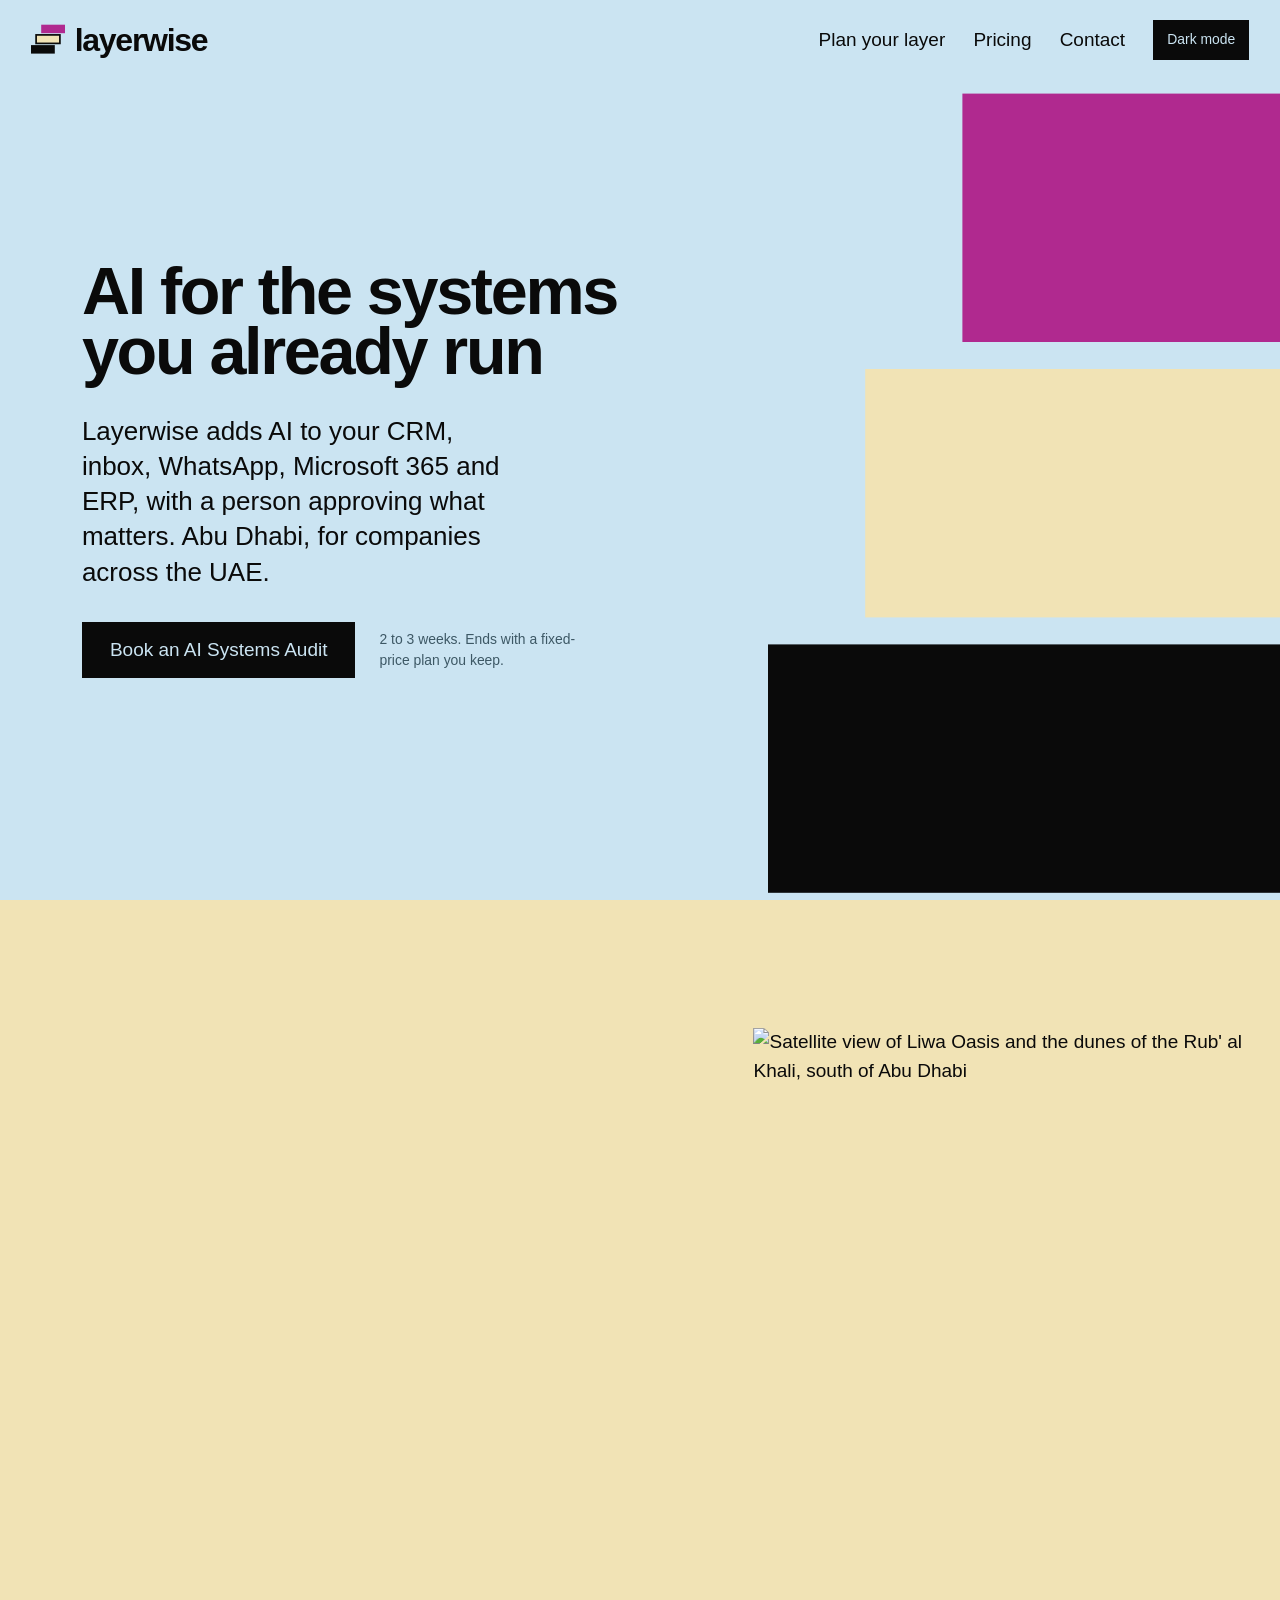
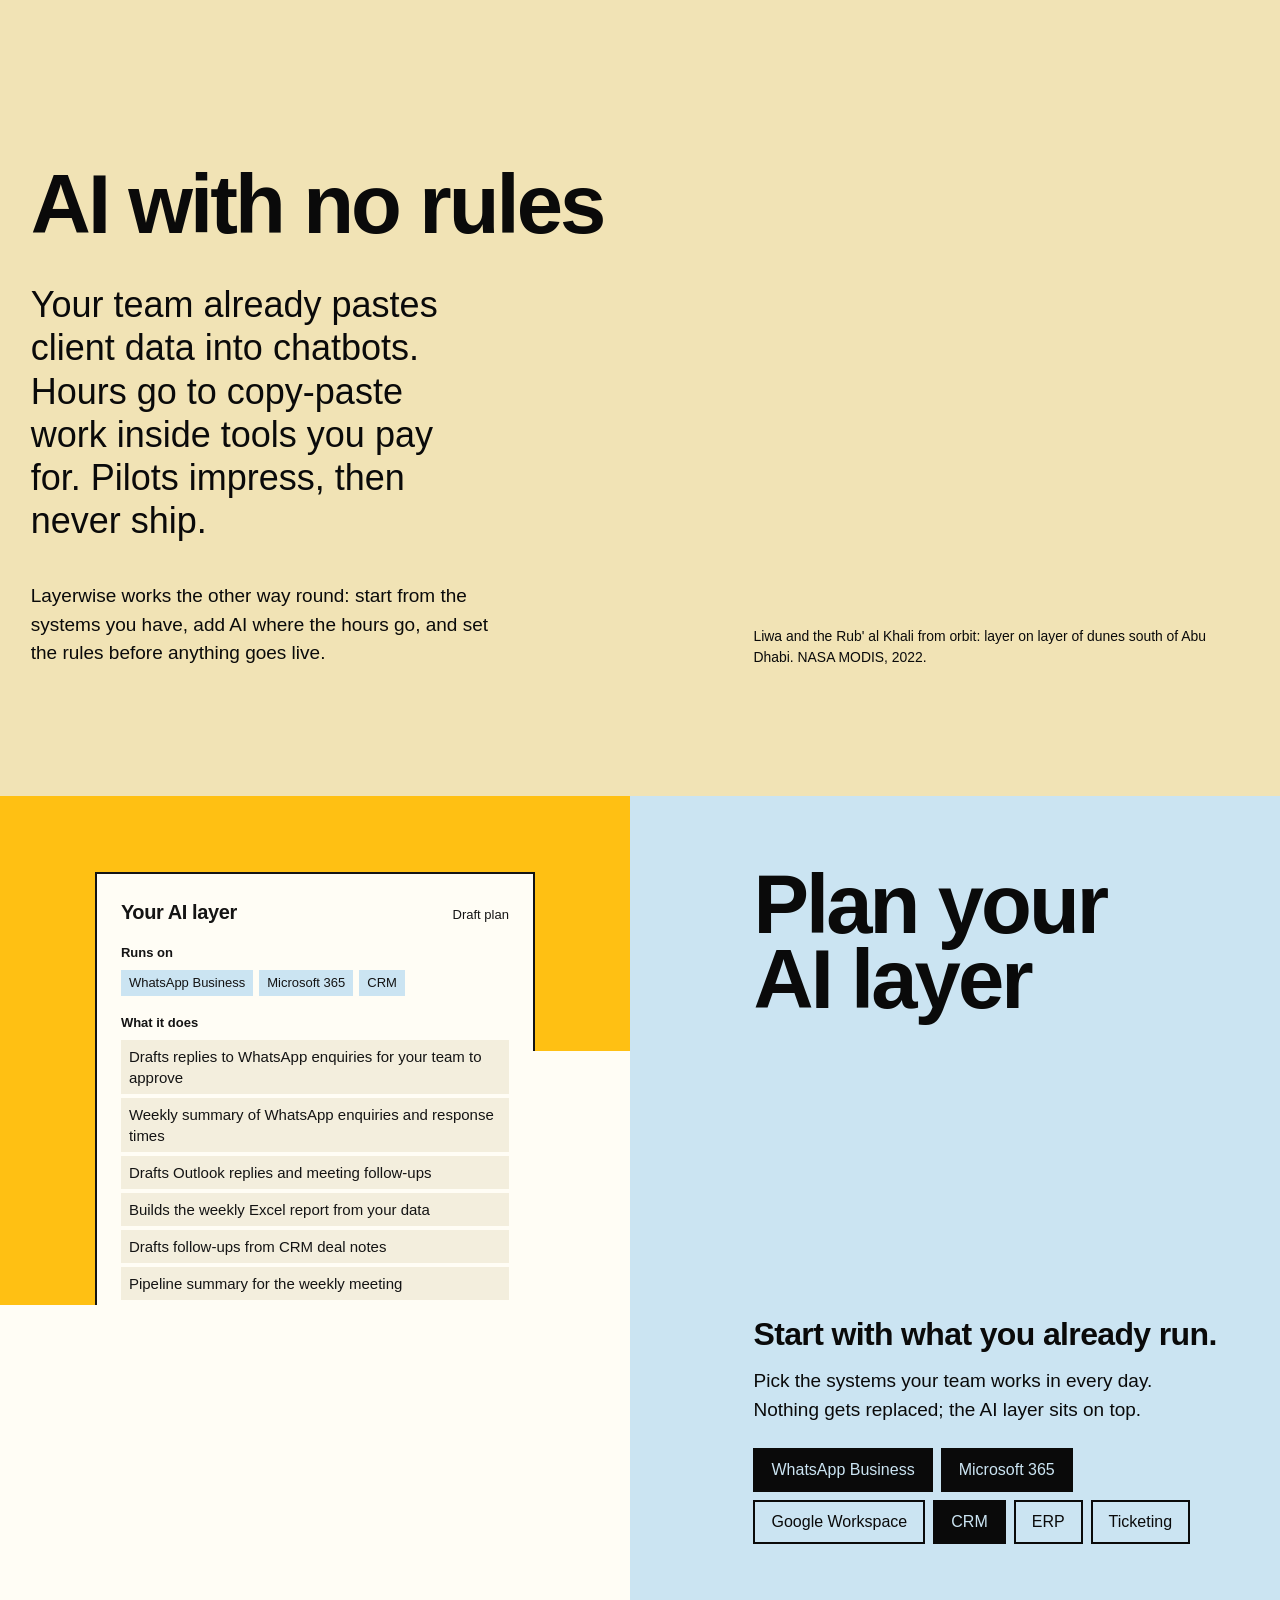
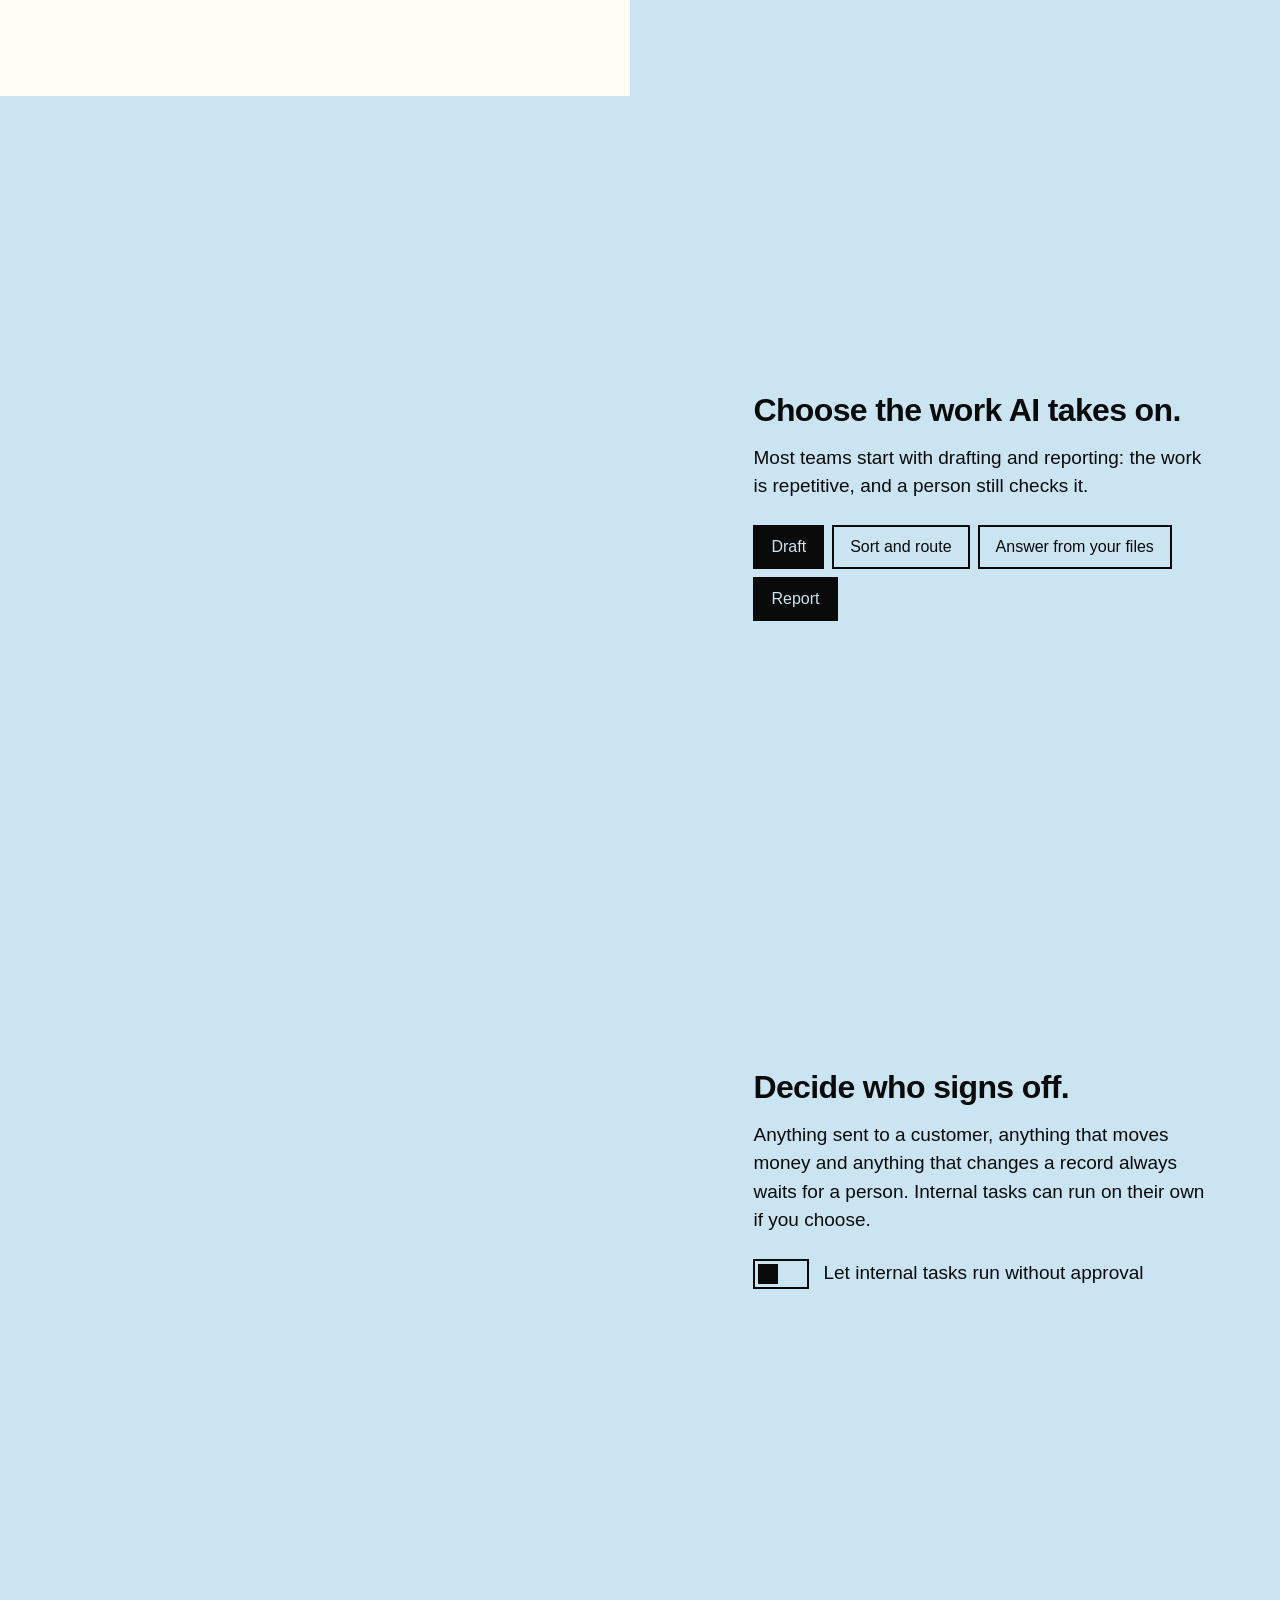
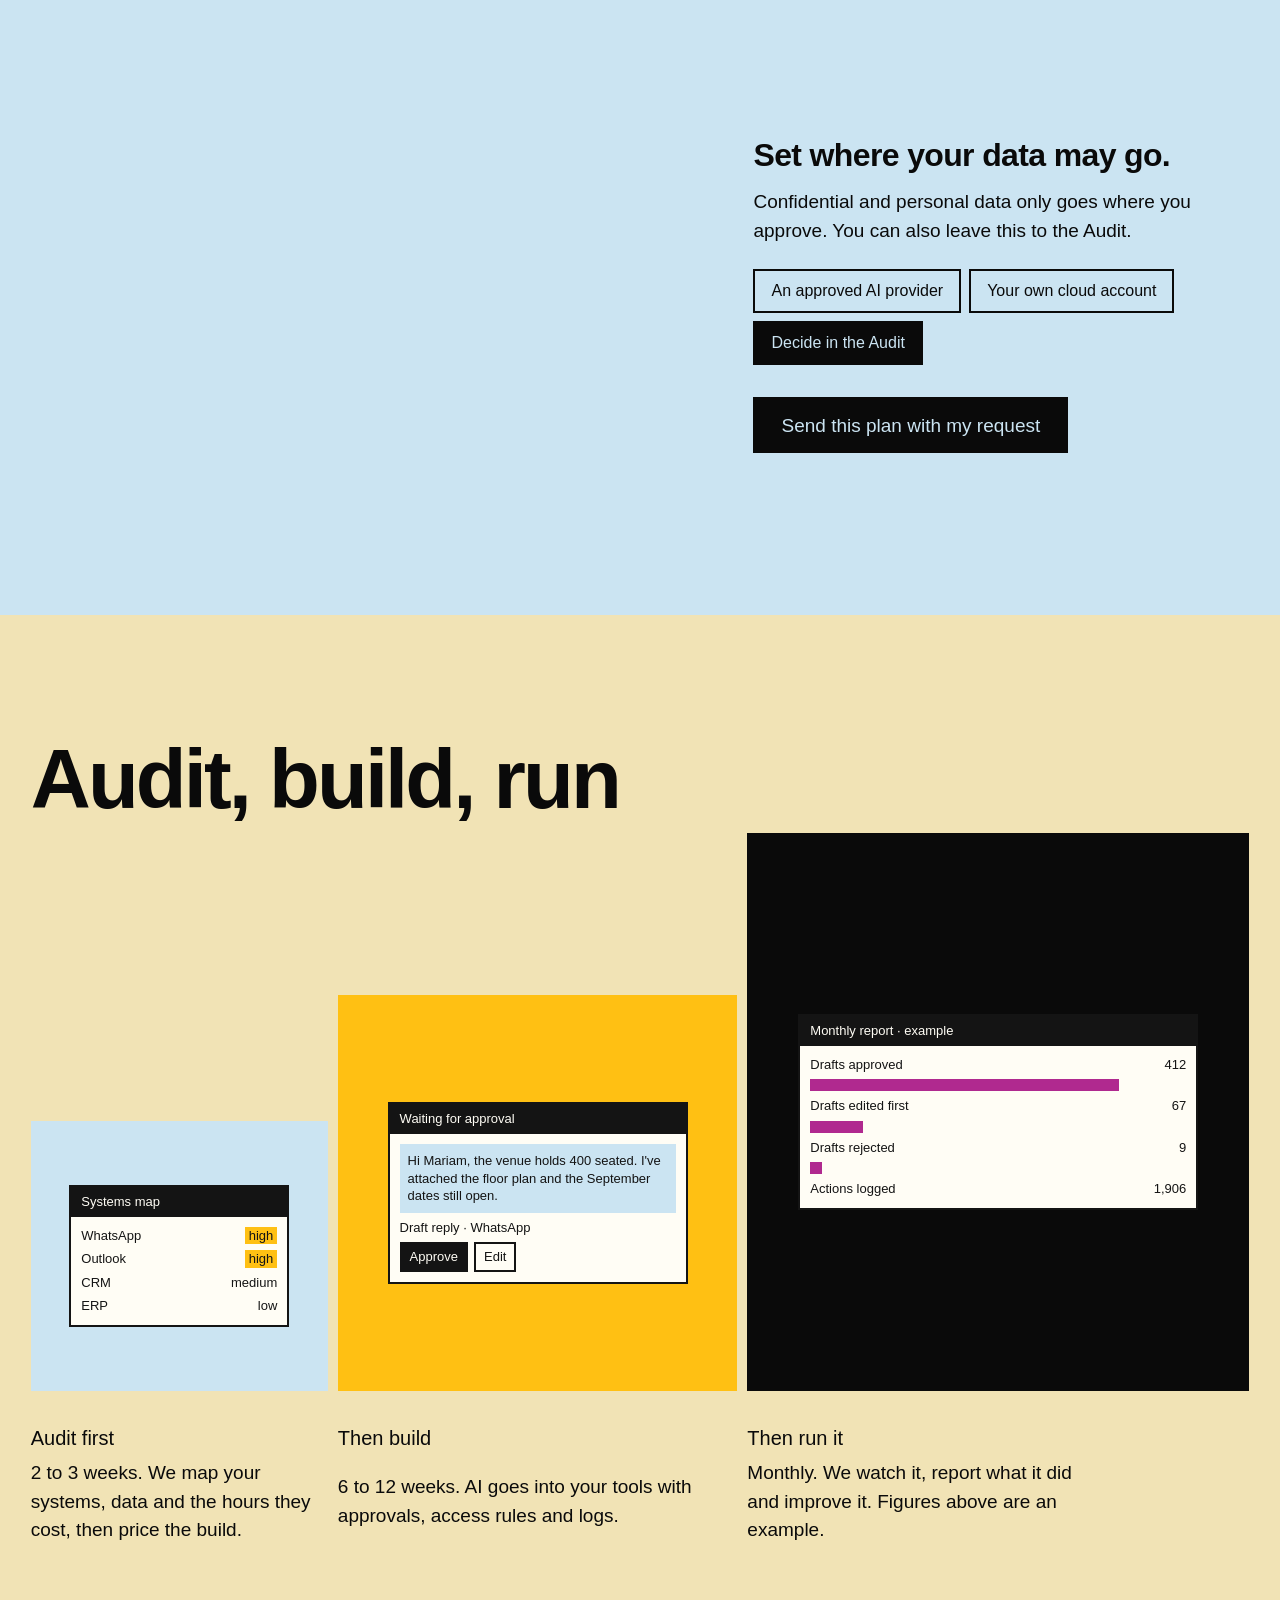
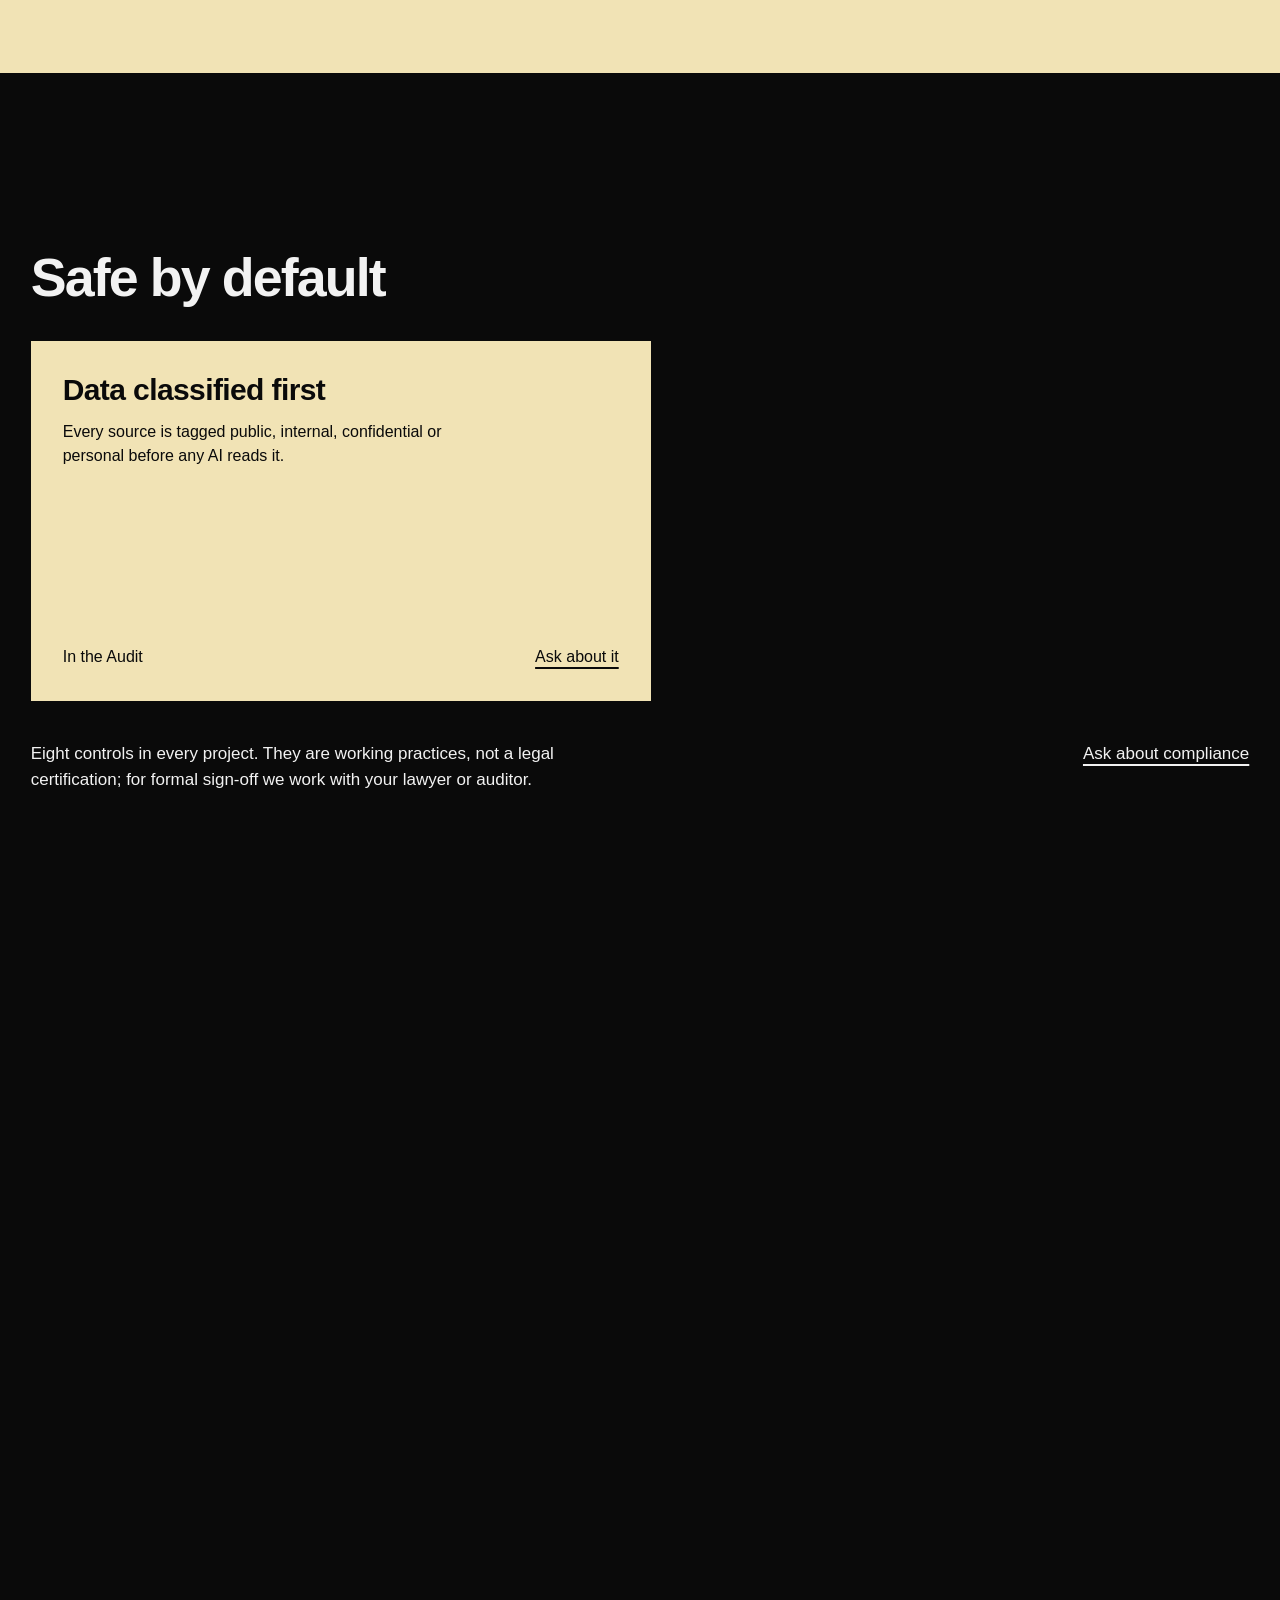
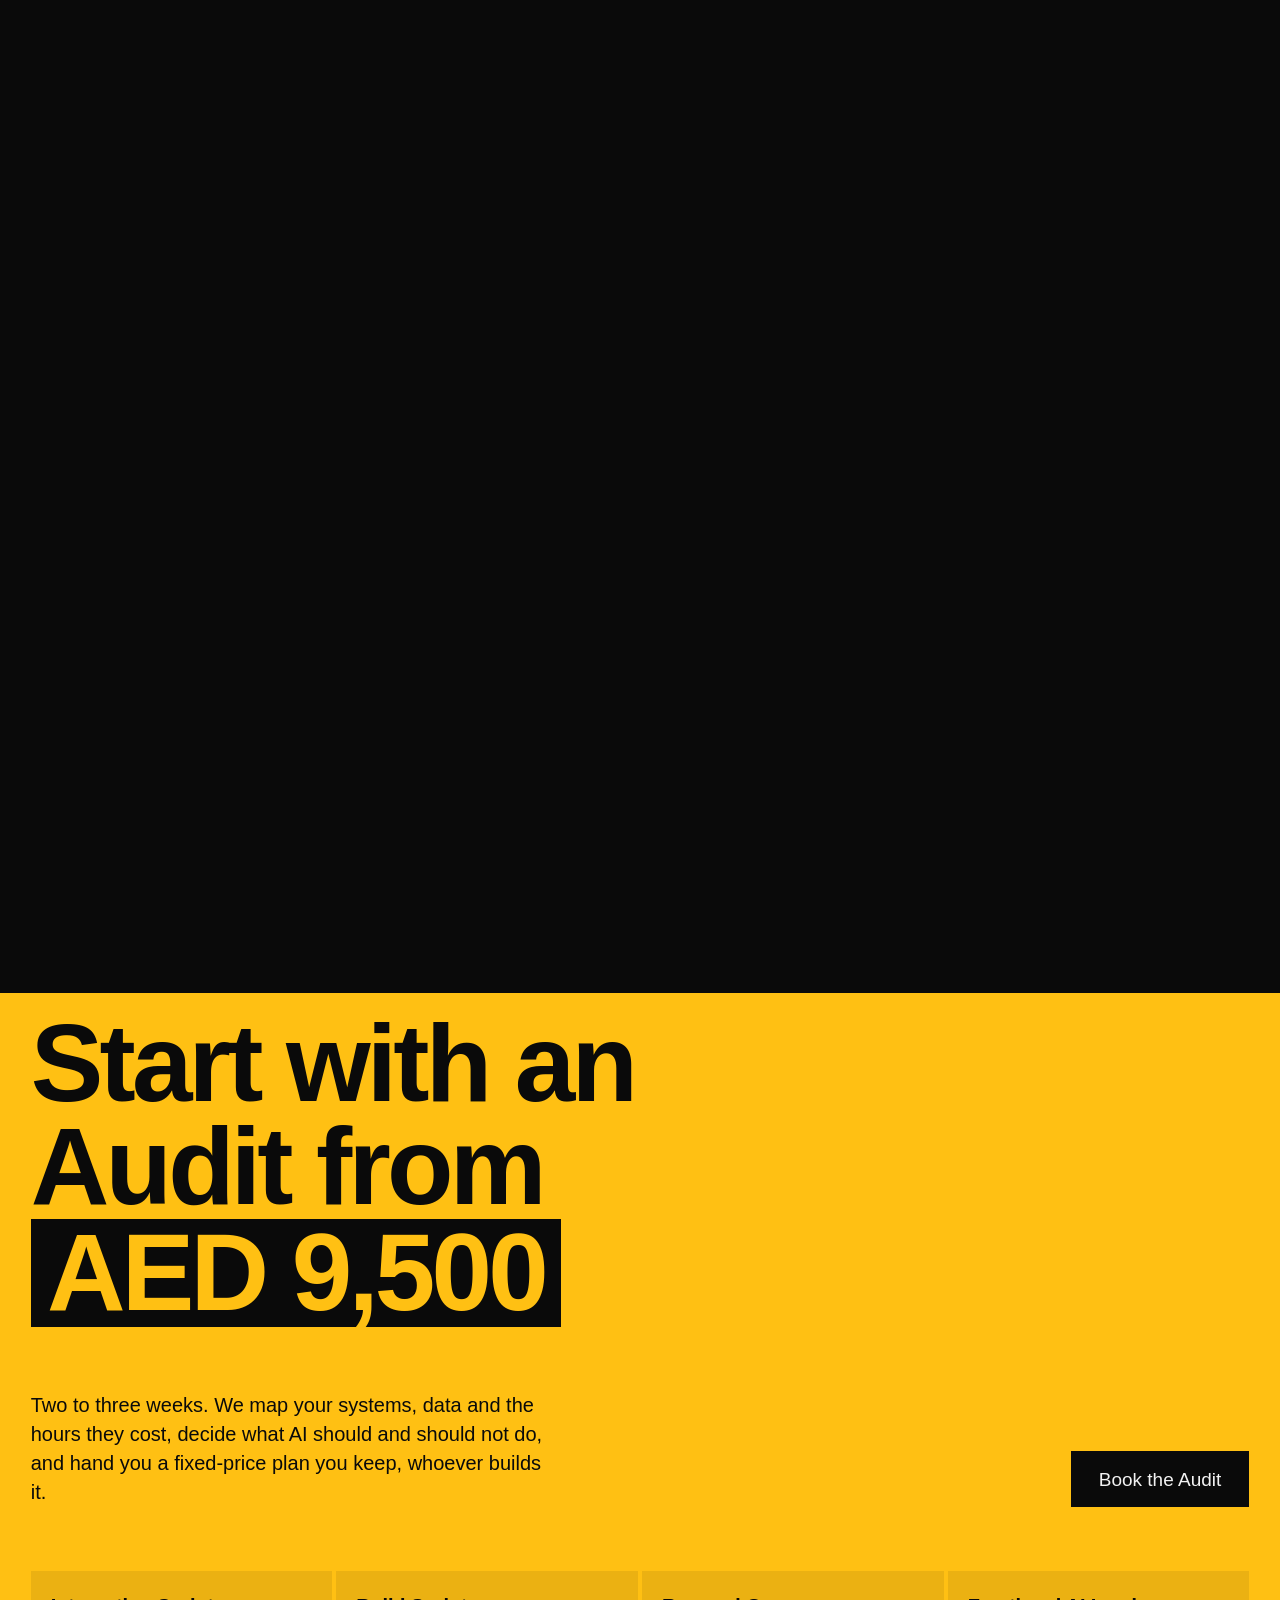
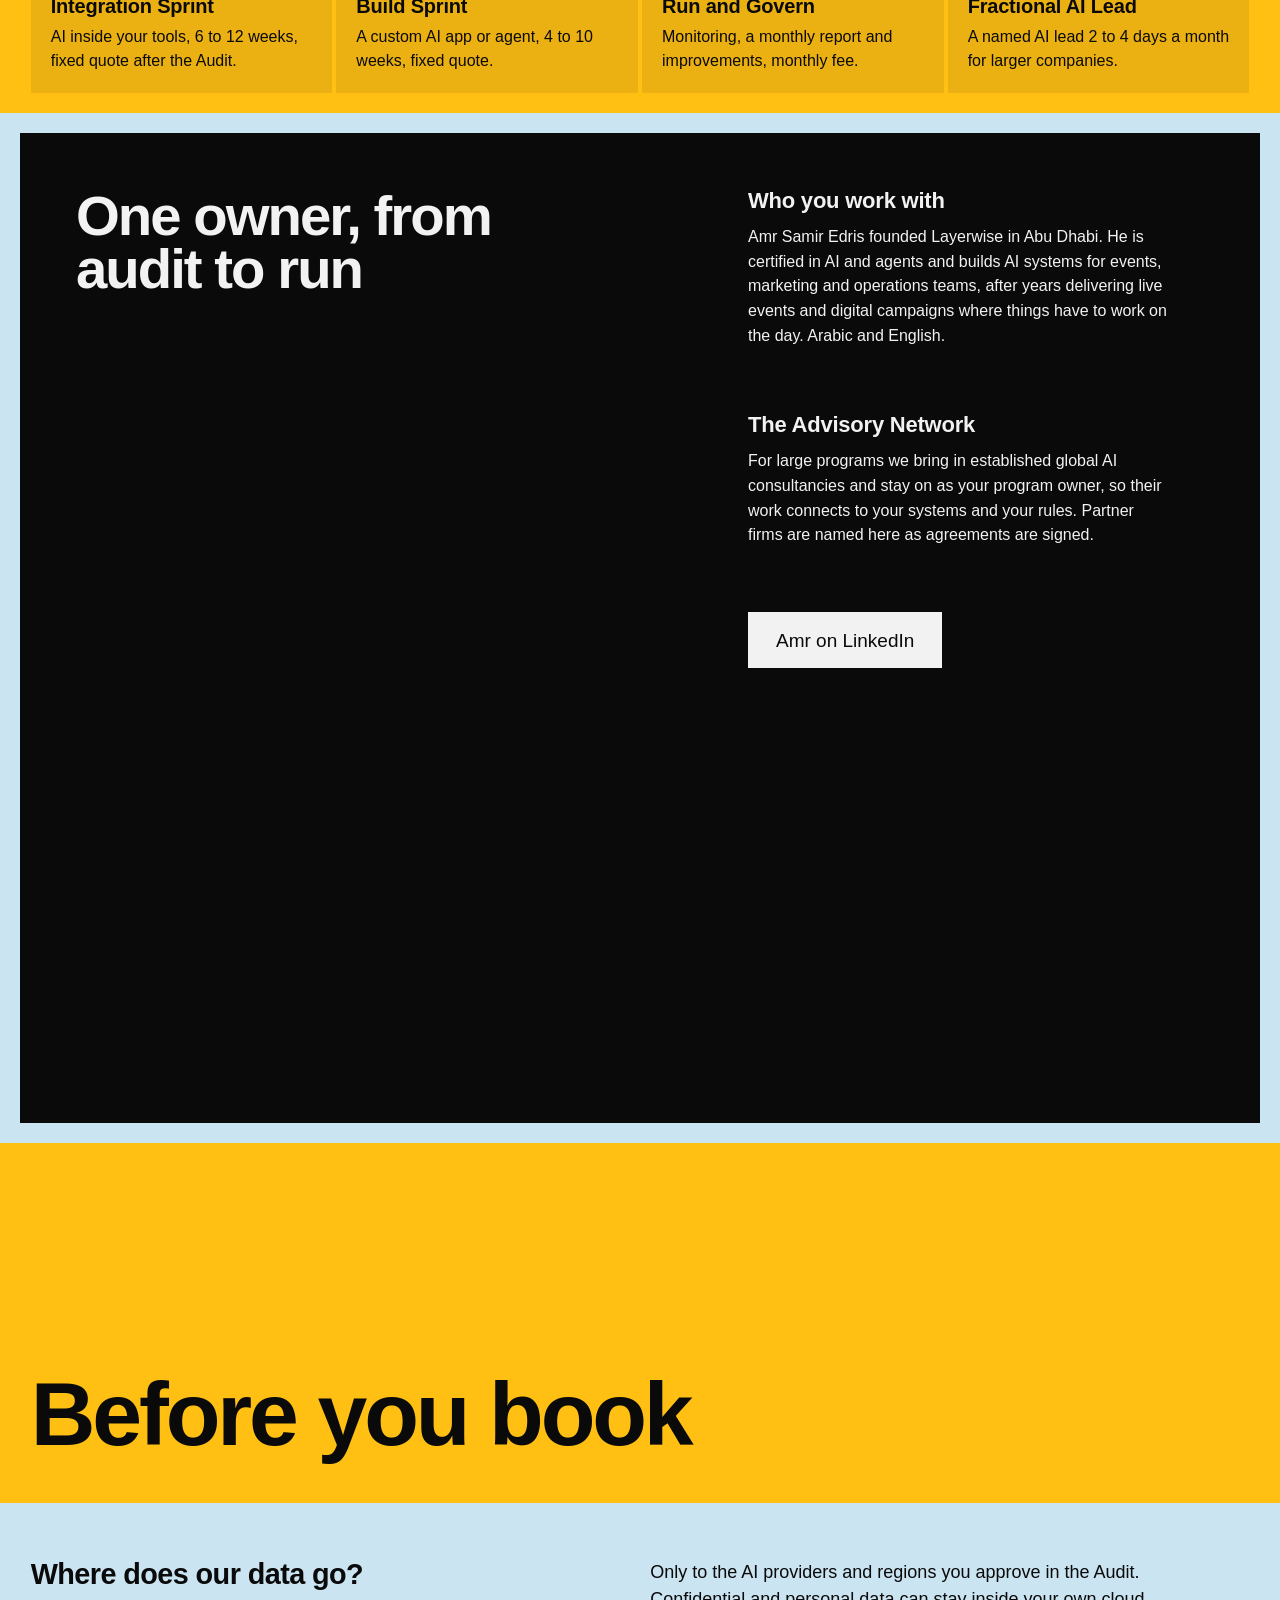
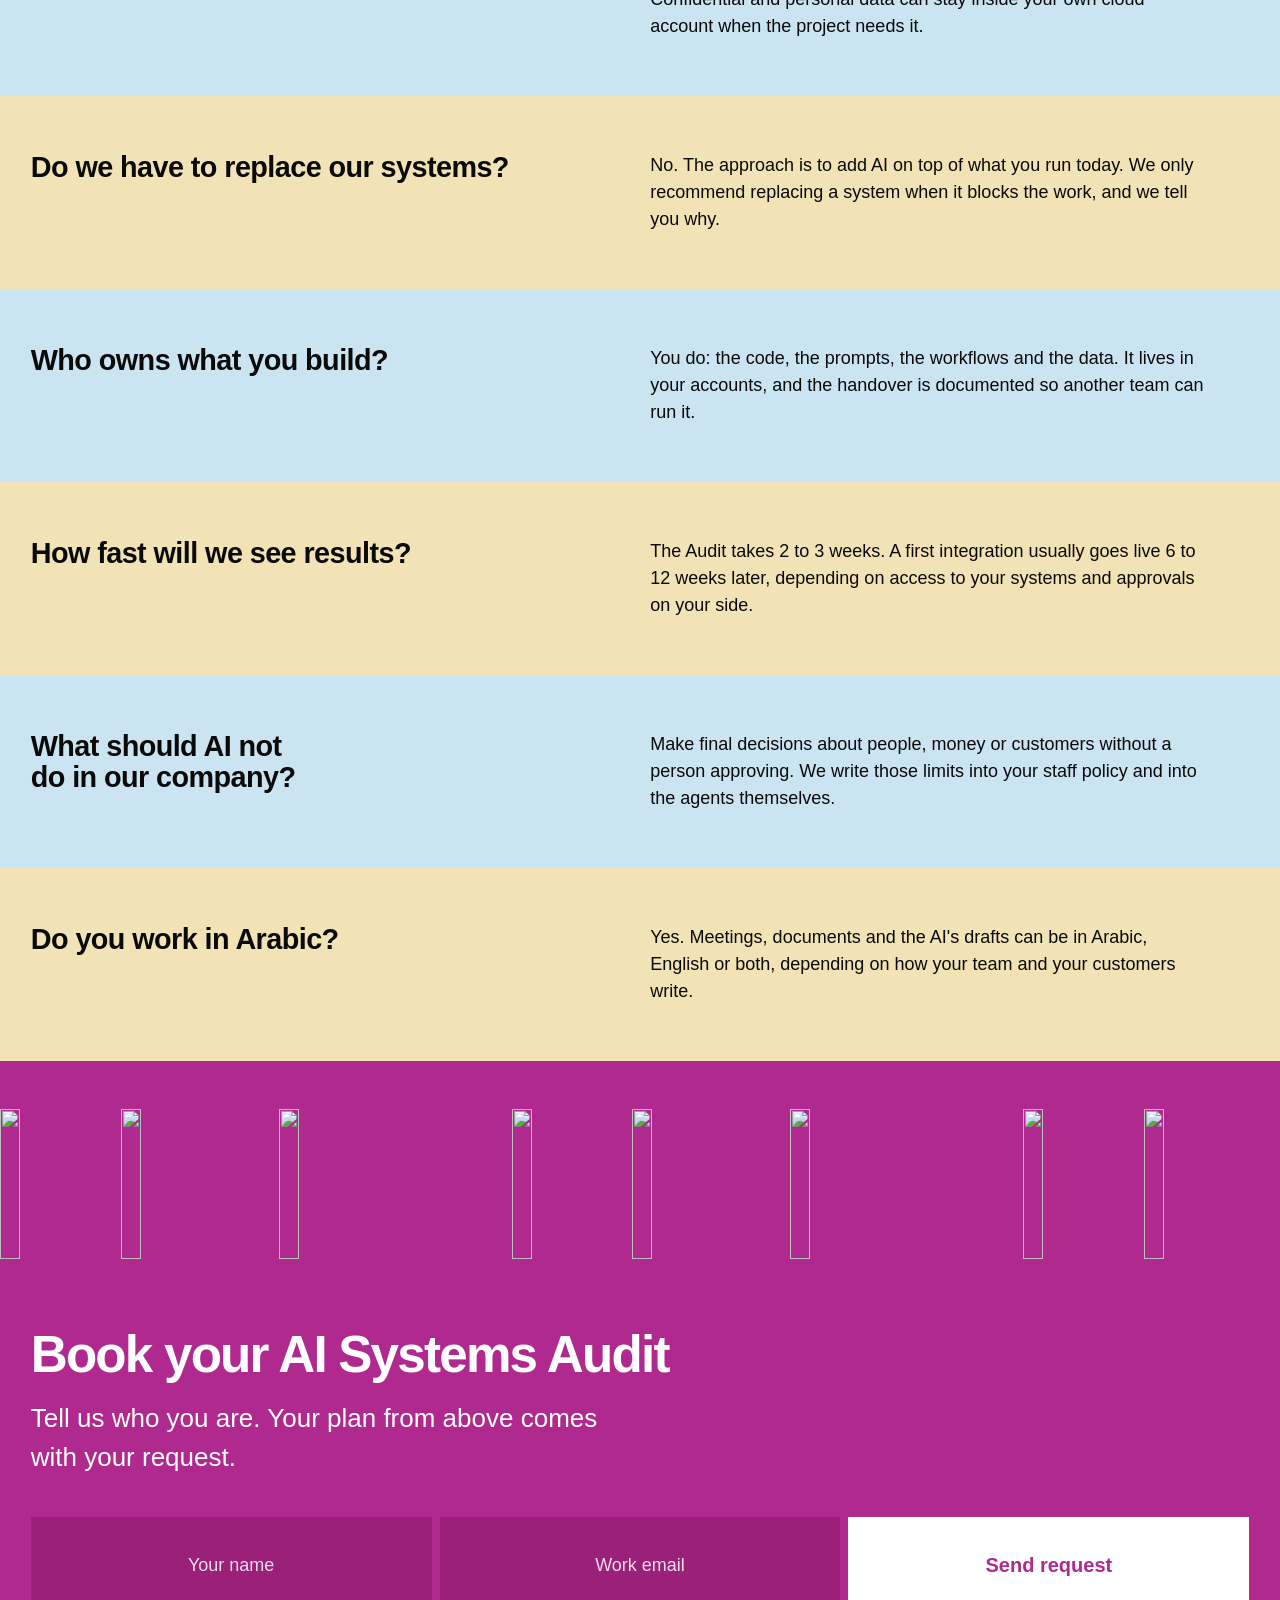
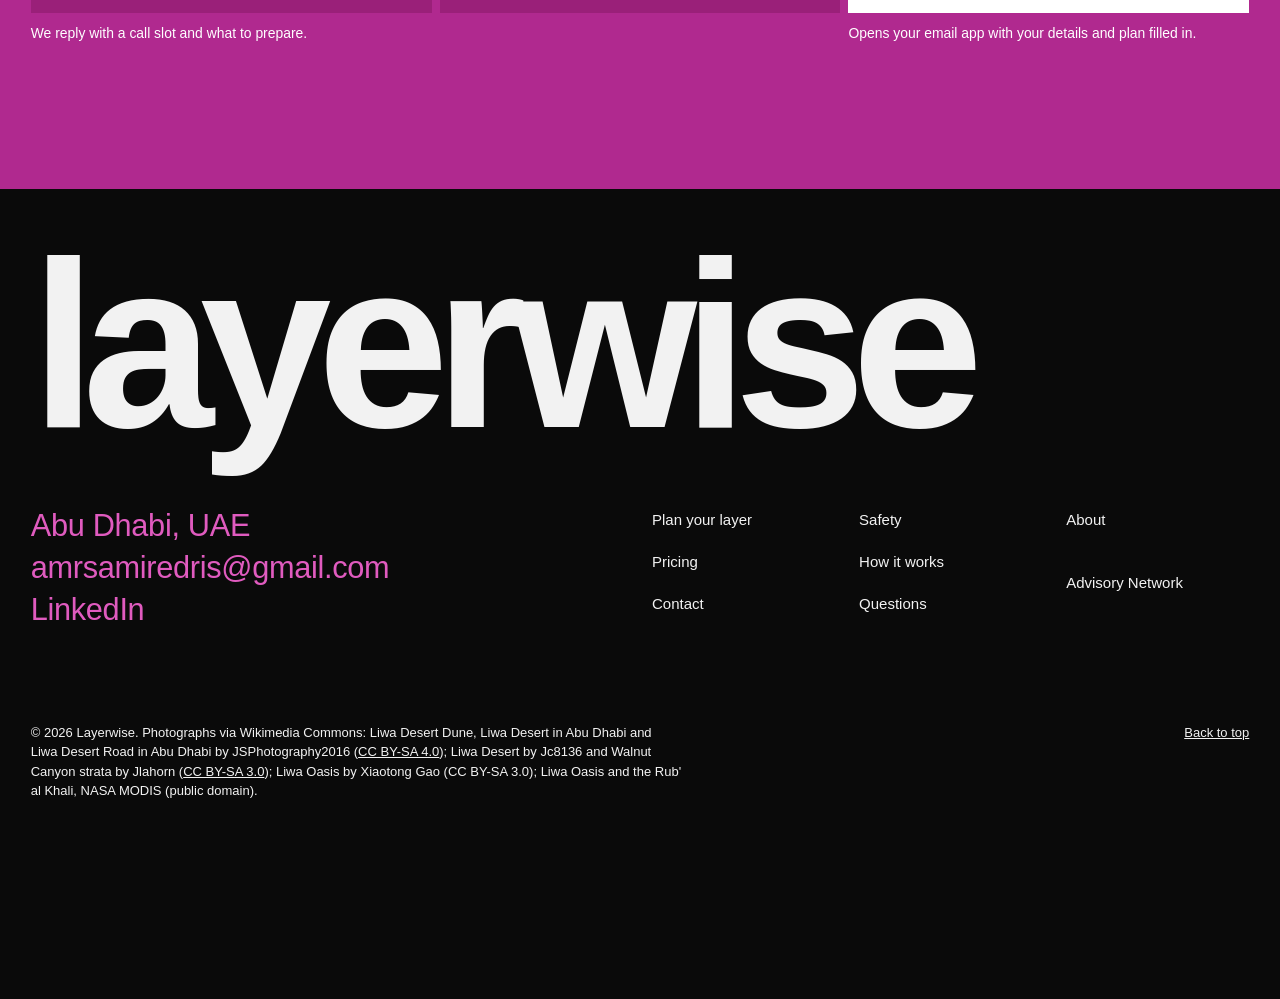
==== commit 671e030b: "Update index.html" ====
--- a/index.html
+++ b/index.html
@@ -1,469 +1,637 @@
 <!doctype html>
-<html lang="en">
+<html lang="en" data-theme="light">
 <head>
 <meta charset="utf-8">
 <meta name="viewport" content="width=device-width,initial-scale=1,viewport-fit=cover">
-<title>Layerwise AI</title>
-<meta name="description" content="Layerwise adds a safe AI layer to the systems UAE companies already run: integration, transformation and custom AI builds, governed from day one.">
-<link rel="preconnect" href="https://fonts.googleapis.com">
-<link rel="preconnect" href="https://fonts.gstatic.com" crossorigin>
-<link rel="stylesheet" href="https://fonts.googleapis.com/css2?family=Bricolage+Grotesque:opsz,wght@12..96,600;12..96,700&family=IBM+Plex+Sans:wght@400;500;600&family=IBM+Plex+Mono:wght@400;500&display=swap">
+<title>Layerwise · AI for the systems you already run</title>
+<meta name="description" content="Layerwise adds AI to the CRM, inbox, WhatsApp, Microsoft 365 and ERP that UAE companies already run, with human approval and logs built in. Abu Dhabi.">
+<link rel="preconnect" href="https://api.fontshare.com">
+<link rel="preconnect" href="https://cdn.fontshare.com" crossorigin>
+<link href="https://api.fontshare.com/v2/css?f[]=cabinet-grotesk@400,500,800&display=swap" rel="stylesheet">
 <style>
-/* Layout concept: a left-aligned 12-col page on cool paper; the signature move is the offset stack (existing systems below, one teal AI layer on top), used in the hero, the featured service and the footer mark. */
+/* Colour chapters: each section is one flat field, butted edge to edge, read top to bottom like the layers of a company's stack. One face, square corners, one 12-col grid. */
 :root{
-  --paper:#f4f6f5;--surface:#ffffff;--ink:#12171b;--muted:#55626a;--line:#d6ddda;
-  --layer:#0b6e66;--layer-strong:#085650;--layer-tint:#dcefeb;--on-layer:#ffffff;
-  --stack:#7fa9a3;--deep:#0f2a2e;--on-deep:#e9eeec;--deep-muted:#a9bcb9;
-  --guard:#d9921c;--guard-ink:#8a5300;--guard-tint:#fbefd9;--good:#1f7a3a;--critical:#b3261e;
-  --font-display:"Bricolage Grotesque","Segoe UI",system-ui,sans-serif;
-  --font-body:"IBM Plex Sans","Segoe UI",system-ui,sans-serif;
-  --font-mono:"IBM Plex Mono",ui-monospace,Menlo,Consolas,monospace;
-  --r-sm:4px;--r-md:8px;--r-lg:14px;
-  --shadow-layer:0 1px 0 #d6ddda,0 8px 24px -12px rgba(15,42,46,.25);
-  --max:1200px;
-}
-@media (prefers-color-scheme:dark){:root:not([data-theme="light"]){
-  --paper:#0e1214;--surface:#161b1e;--ink:#e9eeec;--muted:#9aa6a9;--line:#2a3236;
-  --layer:#3fc1b1;--layer-strong:#6fd6c8;--layer-tint:#12302d;--on-layer:#06201d;
-  --stack:#6e8f8b;--deep:#1a3236;--on-deep:#e9eeec;--deep-muted:#a9bcb9;
-  --guard:#f2b54a;--guard-ink:#f2b54a;--guard-tint:#3a2a0e;--good:#5fcf7f;--critical:#ff8a80;
-  --shadow-layer:0 1px 0 #2a3236,0 8px 24px -12px rgba(0,0,0,.6);color-scheme:dark}}
+  --sky:#cbe4f2;--sky-ink:#0a0a0a;--sky-soft:#3d5865;
+  --sand:#f1e3b5;--sand-ink:#0a0a0a;--sand-2:#e9d79c;--sand-3:#e0c982;
+  --sun:#ffc013;--sun-ink:#0a0a0a;
+  --night:#0a0a0a;--night-ink:#f2f2f2;--night-soft:#c9c9c9;
+  --accent:#b0298f;--accent-ink:#ffffff;--accent-2:#9a2079;
+  --face:"Cabinet Grotesk","Arial Narrow",Arial,sans-serif;
+  --step-small:clamp(0.8125rem,0.79rem + 0.1vw,0.875rem);
+  --step-body:clamp(1.0625rem,1rem + 0.25vw,1.1875rem);
+  --step-lead:clamp(1.25rem,1.1rem + 0.7vw,1.625rem);
+  --step-head:clamp(2.5rem,1.2rem + 5vw,5.5rem);
+  --step-display:clamp(3rem,5.2vw,6rem);
+  --m:clamp(16px,2.4vw,32px);
+  --ease:cubic-bezier(.2,.7,.1,1);
+}
 :root[data-theme="dark"]{
-  --paper:#0e1214;--surface:#161b1e;--ink:#e9eeec;--muted:#9aa6a9;--line:#2a3236;
-  --layer:#3fc1b1;--layer-strong:#6fd6c8;--layer-tint:#12302d;--on-layer:#06201d;
-  --stack:#6e8f8b;--deep:#1a3236;--on-deep:#e9eeec;--deep-muted:#a9bcb9;
-  --guard:#f2b54a;--guard-ink:#f2b54a;--guard-tint:#3a2a0e;--good:#5fcf7f;--critical:#ff8a80;
-  --shadow-layer:0 1px 0 #2a3236,0 8px 24px -12px rgba(0,0,0,.6);color-scheme:dark}
-
+  --sky:#0d2433;--sky-ink:#e6f1f7;--sky-soft:#a9c3d2;
+  --sand:#262012;--sand-ink:#f3e9cc;--sand-2:#332b18;--sand-3:#40361f;
+  --sun:#e0a800;--sun-ink:#0a0a0a;
+  --night:#ece6d6;--night-ink:#0a0a0a;--night-soft:#3a3a3a;
+  --accent:#e05bbf;--accent-ink:#1a0014;--accent-2:#c94aa9;
+  color-scheme:dark;
+}
 *{box-sizing:border-box}
-html{scroll-behavior:smooth}
-@media (prefers-reduced-motion:reduce){html{scroll-behavior:auto}*{transition:none!important;animation:none!important}}
-body{margin:0;background:var(--paper);color:var(--ink);font:400 16px/26px var(--font-body);-webkit-font-smoothing:antialiased}
-a{color:var(--layer);text-underline-offset:3px}
-:focus-visible{outline:2px solid var(--layer);outline-offset:2px;border-radius:2px}
-.wrap{max-width:var(--max);margin:0 auto;padding-left:max(16px,env(safe-area-inset-left,0px));padding-right:max(16px,env(safe-area-inset-right,0px))}
-@media (min-width:720px){.wrap{padding-left:max(32px,env(safe-area-inset-left,0px));padding-right:max(32px,env(safe-area-inset-right,0px))}}
-section{padding-block:64px}
-@media (min-width:900px){section{padding-block:96px}}
-h1,h2,h3{font-family:var(--font-display);margin:0;text-wrap:balance;letter-spacing:-.015em}
-h2{font-size:clamp(28px,4vw,40px);line-height:1.12;font-weight:700}
-h3{font-size:20px;line-height:28px;font-weight:600;letter-spacing:-.005em}
-p{margin:0}
-.eyebrow{font:500 12px/16px var(--font-mono);letter-spacing:.08em;text-transform:uppercase;color:var(--layer)}
-.lead{font-size:18px;line-height:28px;color:var(--muted);max-width:60ch}
-.head{display:grid;gap:12px;margin-bottom:40px;max-width:760px}
-.mono{font-family:var(--font-mono);font-variant-numeric:tabular-nums}
-
-/* header */
-body::before{content:"";position:fixed;inset:0 0 auto;height:env(safe-area-inset-top,0px);z-index:10;background:var(--paper)}
-header.top{position:sticky;top:env(safe-area-inset-top,0px);z-index:9;background:color-mix(in srgb,var(--paper) 92%,transparent);backdrop-filter:blur(8px);border-bottom:1px solid var(--line)}
-header.top .wrap{display:flex;align-items:center;justify-content:space-between;gap:16px;height:64px}
-.brand{display:flex;align-items:center;gap:10px;text-decoration:none;color:var(--ink);font:700 22px/1 var(--font-display);letter-spacing:-.02em}
-.brand svg{width:28px;height:28px}
-nav.links{display:none;gap:28px}
-nav.links a{color:var(--ink);text-decoration:none;font-size:15px}
-nav.links a:hover{color:var(--layer)}
-@media (min-width:880px){nav.links{display:flex}}
-
-/* buttons */
-.btn{display:inline-flex;align-items:center;justify-content:center;font:500 15px/20px var(--font-body);padding:12px 22px;border-radius:var(--r-md);border:1px solid transparent;text-decoration:none;cursor:pointer;white-space:nowrap}
-.btn.primary{background:var(--layer);color:var(--on-layer)}
-.btn.primary:hover{background:var(--layer-strong)}
-.btn.secondary{background:var(--surface);color:var(--ink);border-color:var(--line)}
-.btn.secondary:hover{border-color:var(--ink)}
-.btn.sm{padding:8px 14px;font-size:14px}
+html{scroll-behavior:smooth;-webkit-text-size-adjust:100%}
+body{margin:0;background:var(--sky);color:var(--sky-ink);font-family:var(--face);font-size:var(--step-body);line-height:1.5;-webkit-font-smoothing:antialiased;transition:background-color .3s}
+img{max-width:100%;display:block}
+h1,h2,h3,p,dl,dd,ul,ol,figure{margin:0}
+ul,ol{padding:0;list-style:none}
+a{color:inherit}
+:focus-visible{outline:3px solid currentColor;outline-offset:3px}
+::selection{background:var(--accent);color:var(--accent-ink)}
+.wrap{width:100%;max-width:1440px;margin:0 auto;padding-left:max(var(--m),env(safe-area-inset-left,0px));padding-right:max(var(--m),env(safe-area-inset-right,0px))}
+.grid{display:grid;grid-template-columns:repeat(12,minmax(0,1fr));column-gap:clamp(12px,1.6vw,24px)}
+h1,h2,h3{font-weight:800;letter-spacing:-0.035em;line-height:0.9;text-wrap:balance}
+h2{font-size:var(--step-head)}
+.field{position:relative;min-height:90svh;padding-block:clamp(72px,10vw,160px)}
+.f-sky{background:var(--sky);color:var(--sky-ink)}
+.f-sand{background:var(--sand);color:var(--sand-ink)}
+.f-sun{background:var(--sun);color:var(--sun-ink)}
+.f-night{background:var(--night);color:var(--night-ink)}
+.f-accent{background:var(--accent);color:var(--accent-ink)}
+
+/* buttons: one shape, square */
+.btn{display:inline-flex;align-items:center;justify-content:center;gap:.5em;min-height:56px;padding:0 28px;border:0;border-radius:0;font:500 var(--step-body)/1 var(--face);text-decoration:none;cursor:pointer;transition:transform .15s var(--ease),background-color .2s}
+.btn:hover{transform:translateY(-2px)}
+.btn:active{transform:translateY(1px) scale(.98)}
+.btn-ink{background:var(--sky-ink);color:var(--sky)}
+.btn-night{background:var(--night);color:var(--night-ink)}
+.btn-accent{background:var(--accent-ink);color:var(--accent)}
+.link{text-decoration:underline;text-decoration-thickness:2px;text-underline-offset:5px;transition:text-underline-offset .2s}
+.link:hover{text-underline-offset:8px}
+
+/* nav */
+.nav{position:absolute;inset:0 0 auto;z-index:5;padding-top:max(20px,env(safe-area-inset-top,0px))}
+.nav .wrap{display:flex;align-items:center;justify-content:space-between;gap:16px}
+.word{display:inline-flex;align-items:center;gap:10px;font-weight:800;font-size:32px;letter-spacing:-0.04em;line-height:1;text-decoration:none}
+.word svg{width:34px;height:34px;flex:none}
+.nav ul{display:flex;align-items:center;gap:clamp(14px,2.2vw,32px);font-size:var(--step-body);font-weight:500}
+.nav a{text-decoration:none}
+.nav a:hover{text-decoration:underline;text-underline-offset:5px;text-decoration-thickness:2px}
+.theme{font:500 var(--step-small)/1 var(--face);background:var(--sky-ink);color:var(--sky);border:0;border-radius:0;height:40px;padding:0 14px;cursor:pointer}
+.nav .opt{display:none}
+@media (min-width:760px){.nav .opt{display:list-item}}
 
 /* hero */
-.hero{padding-block:56px 72px}
-.hero .grid{display:grid;gap:48px;align-items:center}
-@media (min-width:960px){.hero .grid{grid-template-columns:1.05fr .95fr;gap:56px}}
-.hero h1{font-size:clamp(40px,6.2vw,68px);line-height:1.0;font-weight:700;letter-spacing:-.025em}
-.hero h1 em{font-style:normal;color:var(--layer)}
-.hero .copy{display:grid;gap:24px;min-width:0}
-.cta-row{display:flex;flex-wrap:wrap;gap:12px}
-.fine{font-size:14px;line-height:22px;color:var(--muted)}
-
-/* stack diagram */
-.stack{position:relative;display:grid;gap:12px;padding:8px 0 8px 0;min-width:0}
-.bar{border-radius:var(--r-md);padding:16px 18px;display:grid;gap:8px;min-width:0}
-.bar .k{font:500 11.5px/16px var(--font-mono);letter-spacing:.08em;text-transform:uppercase}
-.bar .v{font-size:15px;line-height:22px}
-.bar.ai{background:var(--layer);color:var(--on-layer);margin-left:12%;box-shadow:var(--shadow-layer)}
-.bar.ai .k{opacity:.85}
-.bar.ai .v{font-weight:500}
-.bar.data{background:var(--layer-tint);color:var(--ink);margin-left:6%;border:1px solid color-mix(in srgb,var(--stack) 50%,transparent)}
-.bar.sys{background:var(--deep);color:var(--on-deep)}
-.bar.sys .k{color:var(--deep-muted)}
-.tools{display:flex;flex-wrap:wrap;gap:6px}
-.tools span{font:500 13px/18px var(--font-body);padding:4px 10px;border-radius:var(--r-sm);background:color-mix(in srgb,var(--on-deep) 10%,transparent);border:1px solid color-mix(in srgb,var(--on-deep) 18%,transparent)}
-.chips{display:flex;flex-wrap:wrap;gap:6px}
-.chip{display:inline-flex;align-items:center;gap:8px;background:var(--guard-tint);color:var(--guard-ink);border:1px solid var(--guard);border-radius:var(--r-sm);padding:4px 10px;font:500 13px/18px var(--font-body)}
-.chip::before{content:"";width:8px;height:8px;border-radius:2px;background:var(--guard);flex:none}
-.stack .gates{margin-left:12%;padding-left:2px}
-.stack-cap{font:400 13px/20px var(--font-mono);color:var(--muted);margin-top:4px}
-
-/* works with */
-.works{border-block:1px solid var(--line);padding-block:20px}
-.works .wrap{display:flex;flex-wrap:wrap;align-items:center;gap:10px 28px}
-.works .label{font:500 12px/16px var(--font-mono);letter-spacing:.08em;text-transform:uppercase;color:var(--muted)}
-.works ul{list-style:none;margin:0;padding:0;display:flex;flex-wrap:wrap;gap:8px 24px}
-.works li{font:600 15px/22px var(--font-body);color:var(--ink)}
-
-/* problem */
-.problems{display:grid;gap:1px;background:var(--line);border:1px solid var(--line);border-radius:var(--r-md);overflow:hidden}
-@media (min-width:820px){.problems{grid-template-columns:repeat(3,1fr)}}
-.problem{background:var(--surface);padding:28px 24px;display:grid;gap:10px;align-content:start}
-.problem .q{font:600 19px/26px var(--font-display);letter-spacing:-.005em}
-.problem p{color:var(--muted);font-size:15px;line-height:24px}
-
-/* layers */
-.layers{display:grid;gap:28px}
-@media (min-width:960px){.layers{grid-template-columns:repeat(3,1fr);gap:24px}}
-.card{position:relative;background:var(--surface);border:1px solid var(--line);border-radius:var(--r-md);padding:28px 24px;display:grid;gap:14px;align-content:start;min-width:0}
-.card.featured{box-shadow:var(--shadow-layer)}
-.card.featured::before{content:"";position:absolute;inset:0;transform:translate(-10px,12px);border-radius:var(--r-md);background:var(--layer-tint);z-index:-1}
-.layers{isolation:isolate}
-.card .tag{justify-self:start;font:500 12px/16px var(--font-mono);letter-spacing:.06em;text-transform:uppercase;color:var(--layer);background:var(--layer-tint);padding:4px 8px;border-radius:var(--r-sm)}
-.card p{color:var(--muted);font-size:15px;line-height:24px}
-.card ul{margin:0;padding:0;list-style:none;display:grid;gap:8px;border-top:1px solid var(--line);padding-top:14px}
-.card li{font-size:15px;line-height:22px;padding-left:18px;position:relative}
-.card li::before{content:"";position:absolute;left:0;top:8px;width:8px;height:6px;border-radius:1px;background:var(--stack)}
-.card .who{font:400 13.5px/20px var(--font-mono);color:var(--muted)}
-
-/* method */
-.method{display:grid;gap:0;counter-reset:s;border-top:1px solid var(--line)}
-@media (min-width:900px){.method{grid-template-columns:repeat(5,1fr);border-top:0}}
-.step{padding:22px 0;border-bottom:1px solid var(--line);display:grid;gap:8px;align-content:start}
-@media (min-width:900px){.step{padding:0 20px 0 0;border-bottom:0;border-top:3px solid var(--line);padding-top:20px}.step.on{border-top-color:var(--layer)}.step.gov{border-top-color:var(--guard)}}
-.step .n{font:500 12px/16px var(--font-mono);letter-spacing:.08em;color:var(--muted)}
-.step h3{font-size:22px}
-.step p{color:var(--muted);font-size:15px;line-height:23px}
-
-/* safe */
-.safe{background:var(--surface);border-block:1px solid var(--line)}
-.controls{display:grid;gap:12px}
-@media (min-width:640px){.controls{grid-template-columns:repeat(2,1fr)}}
-@media (min-width:1000px){.controls{grid-template-columns:repeat(4,1fr)}}
-.control{border:1px solid var(--line);border-radius:var(--r-md);padding:20px;display:grid;gap:10px;align-content:start;background:var(--paper)}
-.control p{font-size:14.5px;line-height:22px;color:var(--muted)}
-.note{margin-top:28px;font-size:14px;line-height:22px;color:var(--muted);max-width:70ch}
-
-/* network */
-.network{background:var(--deep);color:var(--on-deep)}
-.network .grid{display:grid;gap:40px}
-@media (min-width:900px){.network .grid{grid-template-columns:1fr 1fr;align-items:start}}
-.network h2{color:var(--on-deep)}
-.network .lead{color:var(--deep-muted)}
-.network .eyebrow{color:var(--on-deep);opacity:.75}
-.flow{display:grid;gap:10px;list-style:none;margin:0;padding:0}
-.flow li{display:grid;grid-template-columns:auto 1fr;gap:14px;align-items:start;padding:16px 18px;border:1px solid color-mix(in srgb,var(--on-deep) 18%,transparent);border-radius:var(--r-md)}
-.flow .n{font:500 12px/22px var(--font-mono);color:var(--deep-muted)}
-.flow b{font-weight:600;display:block}
-.flow span.d{color:var(--deep-muted);font-size:15px;line-height:23px}
-.pending{display:inline-block;margin-top:20px;font:500 13px/18px var(--font-mono);color:var(--deep-muted);border:1px dashed color-mix(in srgb,var(--on-deep) 35%,transparent);padding:8px 12px;border-radius:var(--r-sm)}
-
-/* packages */
-.table-wrap{overflow-x:auto;border:1px solid var(--line);border-radius:var(--r-md);background:var(--surface)}
-table{width:100%;border-collapse:collapse;min-width:640px}
-th,td{text-align:left;padding:16px 20px;border-bottom:1px solid var(--line);vertical-align:top}
-th{font:500 12px/16px var(--font-mono);letter-spacing:.08em;text-transform:uppercase;color:var(--muted);background:var(--paper)}
-tr:last-child td{border-bottom:0}
-td.pk{font:600 17px/24px var(--font-display)}
-td.pk small{display:block;font:400 14px/21px var(--font-body);color:var(--muted);margin-top:4px}
-td.mono{font-size:14px;white-space:nowrap}
-tr.entry td{background:color-mix(in srgb,var(--layer-tint) 55%,var(--surface))}
-
-/* founder */
-.founder{display:grid;gap:32px}
-@media (min-width:900px){.founder{grid-template-columns:.8fr 1.2fr;align-items:start}}
-.founder .facts{display:grid;gap:0;border-top:1px solid var(--line)}
-.founder .facts div{display:grid;grid-template-columns:140px 1fr;gap:16px;padding:14px 0;border-bottom:1px solid var(--line)}
-.founder .facts dt{font:500 12px/22px var(--font-mono);letter-spacing:.06em;text-transform:uppercase;color:var(--muted)}
-.founder .facts dd{margin:0}
-@media (max-width:480px){.founder .facts div{grid-template-columns:1fr;gap:2px}}
-
-/* faq */
-.faq{display:grid;gap:0;border-top:1px solid var(--line);max-width:860px}
-details{border-bottom:1px solid var(--line)}
-summary{cursor:pointer;list-style:none;padding:20px 32px 20px 0;font:600 18px/26px var(--font-display);position:relative}
-summary::-webkit-details-marker{display:none}
-summary::after{content:"+";position:absolute;right:4px;top:18px;font:400 22px/26px var(--font-mono);color:var(--layer)}
-details[open] summary::after{content:"\2212"}
-details p{padding:0 0 20px;color:var(--muted);max-width:68ch}
+.hero{min-height:100svh;overflow:hidden;display:flex;align-items:center;padding-block:120px 80px}
+.hero .grid{position:relative;z-index:2;width:100%}
+.hero-copy{grid-column:1 / span 7;display:grid;gap:32px;padding-left:4vw}
+.hero h1{font-size:var(--step-display)}
+.hero .lead{font-size:var(--step-lead);line-height:1.35;max-width:30ch;font-weight:500}
+.hero .row{display:flex;flex-wrap:wrap;align-items:center;gap:16px 24px}
+.hero .note{font-size:var(--step-small);color:var(--sky-soft);max-width:28ch}
+.slabs{position:absolute;z-index:1;width:min(120vh,1300px);left:60%;top:50%;transform:translateY(-46%)}
+.slabs rect{transition:transform 1.2s var(--ease)}
+.s-top{fill:var(--accent)}.s-mid{fill:var(--sand)}.s-low{fill:var(--sky-ink)}
+@media (max-width:759px){
+  .hero{align-items:flex-start;padding-top:15svh;min-height:100svh}
+  .hero-copy{grid-column:1 / -1;padding-left:0;gap:20px}
+  .hero h1{font-size:11.5vw}
+  .hero .lead{font-size:var(--step-body)}
+  .slabs{width:130vw;left:50%;top:auto;bottom:-14svh;transform:translateX(-46%)}
+}
+
+/* intro */
+.intro .grid{align-items:end;row-gap:48px}
+.intro-text{grid-column:1 / span 6;display:grid;gap:40px}
+.statement{font-size:clamp(1.5rem,1rem + 1.6vw,2.25rem);line-height:1.2;font-weight:500;max-width:22ch}
+.intro figure{grid-column:8 / -1}
+.intro figure img{width:100%;aspect-ratio:4/5;object-fit:cover}
+.cap{font-size:var(--step-small);margin-top:12px}
+@media (max-width:759px){.intro-text,.intro figure{grid-column:1 / -1}}
+
+/* plan (live) */
+.plan{padding-block:0;min-height:auto}
+.plan .grid{align-items:start}
+.plan-out{grid-column:1 / span 6;position:sticky;top:0;height:100svh;background:var(--sun);color:var(--sun-ink);display:flex;align-items:center;justify-content:center;margin-left:calc(-1 * max(var(--m),env(safe-area-inset-left,0px)));padding:32px}
+.plan-in{grid-column:8 / -1;padding-block:72px 18vh;display:grid;gap:50vh}
+.plan-in > h2{margin-bottom:-38vh}
+.block{display:grid;gap:16px;max-width:44ch}
+.block h3{font-size:clamp(1.6rem,1.2rem + 1vw,2rem);line-height:1.05;letter-spacing:-0.02em}
+.choices{display:flex;flex-wrap:wrap;gap:8px;margin-top:8px}
+.choice{font:500 1rem/1 var(--face);min-height:44px;padding:0 16px;border:2px solid var(--sky-ink);background:transparent;color:var(--sky-ink);border-radius:0;cursor:pointer;transition:background-color .15s,color .15s,transform .1s}
+.choice:hover{transform:translateY(-1px)}
+.choice[aria-pressed="true"]{background:var(--sky-ink);color:var(--sky)}
+.switch{display:flex;align-items:center;gap:14px;font-weight:500;cursor:pointer;margin-top:8px}
+.switch input{appearance:none;width:56px;height:30px;background:transparent;border:2px solid var(--sky-ink);position:relative;cursor:pointer;flex:none;margin:0}
+.switch input::after{content:"";position:absolute;top:3px;left:3px;width:20px;height:20px;background:var(--sky-ink);transition:transform .2s var(--ease)}
+.switch input:checked{background:var(--sky-ink)}
+.switch input:checked::after{transform:translateX(26px);background:var(--sky)}
+/* the output card is a product fragment: its own borders allowed */
+.card-ui{width:min(440px,100%);background:#fffdf5;color:#141414;border:2px solid #141414;padding:24px;display:grid;gap:18px;font-size:15px;line-height:1.4}
+.card-ui header{display:flex;justify-content:space-between;align-items:baseline;gap:12px}
+.card-ui header b{font-size:20px;font-weight:800;letter-spacing:-0.02em}
+.card-ui header span{font-size:13px}
+.card-ui h4{margin:0 0 8px;font-size:13px;font-weight:800}
+.card-ui .tags{display:flex;flex-wrap:wrap;gap:6px}
+.card-ui .tags span{background:#cbe4f2;padding:4px 8px;font-weight:500;font-size:13px}
+.card-ui ul{display:grid;gap:4px}
+.card-ui ul li{padding:6px 8px;background:#f3eedd}
+.card-ui .ctl li::before{content:"";display:inline-block;width:9px;height:9px;background:#b0298f;margin-right:8px;vertical-align:1px}
+.card-ui .warn{background:#ffe7a3;padding:8px 10px}
+.card-ui .next{background:#141414;color:#fffdf5;padding:12px 14px;font-weight:500}
+.card-ui .empty{color:#555}
+@media (max-width:899px){
+  .plan .grid{display:block}
+  .plan-out{position:sticky;top:0;z-index:3;height:46svh;margin:0 calc(-1 * max(var(--m),env(safe-area-inset-left,0px)));padding:16px;align-items:flex-start;overflow:hidden}
+  .card-ui{box-shadow:none;font-size:14px;gap:12px;padding:16px}
+  .plan-in{padding-block:48px 64px;gap:56px}
+  .plan-in > h2{margin-bottom:0;font-size:10vw}
+  .block h3{font-size:22px}
+}
+
+/* how */
+.how .grid{row-gap:32px}
+.how h2{grid-column:1 / span 7;grid-row:1;align-self:start}
+.tiles{grid-column:1 / -1;grid-row:1;display:grid;grid-template-columns:repeat(12,minmax(0,1fr));column-gap:10px;align-items:end;min-height:72vh}
+.tile{position:relative;overflow:hidden;display:flex;align-items:center;justify-content:center;padding:20px}
+.t1{grid-column:1 / span 3;height:30vh;background:var(--sky)}
+.t2{grid-column:4 / span 4;height:44vh;background:var(--sun)}
+.t3{grid-column:8 / span 5;height:62vh;background:var(--night)}
+.stages{grid-column:1 / -1;display:grid;grid-template-columns:repeat(12,minmax(0,1fr));column-gap:10px}
+.stage{display:grid;gap:6px;max-width:34ch}
+.stage:nth-child(1){grid-column:1 / span 3}.stage:nth-child(2){grid-column:4 / span 4}.stage:nth-child(3){grid-column:8 / span 5}
+.stage b{font-size:20px;font-weight:500}
+/* mini interface fragments */
+.ui{background:#fffdf5;color:#141414;border:2px solid #141414;font-size:13px;line-height:1.35;width:100%}
+.ui .bar{background:#141414;color:#fffdf5;padding:6px 10px;font-weight:500}
+.ui .in{padding:10px;display:grid;gap:6px}
+.ui .r{display:flex;justify-content:space-between;gap:8px}
+.ui .hot{background:#ffc013;padding:0 4px}
+.ui .msg{background:#cbe4f2;padding:8px}
+.ui .acts{display:flex;gap:6px}
+.ui .acts span{padding:4px 8px;border:2px solid #141414;font-weight:500}
+.ui .acts .ok{background:#141414;color:#fffdf5}
+.ui .bars{display:grid;gap:6px}
+.ui .bars i{display:block;height:12px;background:#b0298f}
+.u1{max-width:220px}.u2{max-width:300px}.u3{max-width:400px}
+@media (max-width:759px){
+  .how h2{grid-row:auto;grid-column:1 / -1;font-size:30px}
+  .tiles,.stages{display:contents}
+  .tile{grid-column:1 / -1!important;height:auto!important;min-height:34vw}
+  .t2{min-height:46vw}.t3{min-height:62vw}
+  .stage{grid-column:1 / -1!important;margin-bottom:12px}
+}
+
+/* safety: cards fold into spines */
+.safety{padding:0;min-height:auto}
+.deck-wrap{height:280svh;position:relative}
+.deck-stage{position:sticky;top:0;height:100svh;display:flex;flex-direction:column;justify-content:center;gap:40px;overflow:hidden}
+.deck-stage h2{font-size:clamp(48px,4.2vw,64px)}
+.deck{position:relative;height:360px;display:flex;gap:0}
+.dc{position:relative;flex:none;height:100%;overflow:hidden;color:var(--sand-ink);transition:width .5s var(--ease);cursor:pointer;border:0;text-align:left;font:inherit;padding:0}
+.dc:nth-child(3n+1){background:var(--sand)}.dc:nth-child(3n+2){background:var(--sand-2)}.dc:nth-child(3n){background:var(--sand-3)}
+.dc .body{position:absolute;inset:0;width:var(--cw,620px);padding:32px;display:flex;flex-direction:column;gap:14px}
+.dc h3{font-size:30px;line-height:1.1;letter-spacing:-0.02em}
+.dc p{font-size:16px;max-width:44ch}
+.dc .foot{margin-top:auto;display:flex;justify-content:space-between;gap:16px;font-size:16px}
+.deck-after{display:flex;flex-wrap:wrap;justify-content:space-between;gap:12px 32px;font-size:17px}
+.deck-after p{max-width:60ch}
+@media (max-width:899px){
+  .deck-wrap{height:auto}
+  .deck-stage{position:static;height:auto;padding-block:80px;overflow:visible}
+  .deck-stage h2{font-size:10vw}
+  .deck{flex-direction:column;height:auto;gap:12px}
+  .dc{width:auto!important;cursor:default}
+  .dc .body{position:static;width:auto;padding:24px}
+  .dc h3{font-size:24px}
+}
+
+/* pricing */
+.price{min-height:80svh;display:flex;align-items:center}
+.price h2{font-size:clamp(3rem,8.5vw,9.5rem);line-height:0.95;max-width:14ch}
+.pb{background:var(--night);color:var(--sun);padding:0 .15em;display:inline-block;line-height:1;white-space:nowrap}
+.price-row{display:grid;grid-template-columns:repeat(12,minmax(0,1fr));column-gap:24px;align-items:end;margin-top:64px;row-gap:24px}
+.price-row p{grid-column:1 / span 6;font-size:20px;line-height:1.45;max-width:46ch}
+.price-row .btn{grid-column:10 / -1;justify-self:end}
+.packs{grid-column:1 / -1;display:grid;grid-template-columns:repeat(4,minmax(0,1fr));gap:4px;margin-top:40px}
+.packs div{background:rgba(10,10,10,.08);padding:20px;display:grid;gap:4px;align-content:start}
+.packs dt{font-weight:800;font-size:20px;letter-spacing:-0.01em}
+.packs dd{font-size:16px}
+@media (max-width:899px){
+  .price h2{font-size:11vw}
+  .price-row p,.price-row .btn{grid-column:1 / -1;justify-self:stretch}
+  .packs{grid-template-columns:1fr 1fr}
+}
+@media (max-width:520px){.packs{grid-template-columns:1fr}}
+
+/* about: inset panel */
+.about{padding:20px;min-height:auto}
+.panel{background:var(--night);color:var(--night-ink);min-height:110svh;overflow:hidden;position:relative;display:grid;grid-template-columns:repeat(12,minmax(0,1fr));column-gap:24px;padding:56px}
+.panel h2{grid-column:1 / span 6;font-size:clamp(40px,4.4vw,64px);line-height:.95;align-self:start}
+.panel .side{grid-column:8 / -1;display:grid;gap:64px;align-content:start;max-width:420px}
+.panel h3{font-size:22px;letter-spacing:-0.01em;line-height:1.1;margin-bottom:12px}
+.panel .side p{font-size:16px;line-height:1.55}
+.panel .side .btn{justify-self:start;background:var(--night-ink);color:var(--night)}
+.shape{position:absolute;left:56px;bottom:-8%;width:38vw;max-width:620px;aspect-ratio:1/1;clip-path:polygon(0% 62%,74% 62%,74% 80%,0% 80%,0% 62%,12% 36%,88% 36%,88% 56%,12% 56%,12% 36%,24% 10%,100% 10%,100% 30%,24% 30%,24% 10%)}
+.shape img{width:100%;height:100%;object-fit:cover}
+@media (max-width:899px){
+  .about{padding:10px}
+  .panel{display:flex;flex-direction:column;gap:40px;padding:32px 24px 0;min-height:auto}
+  .panel h2{font-size:8.5vw}
+  .panel .side{max-width:none;gap:40px}
+  .shape{position:relative;left:auto;bottom:auto;width:86vw;align-self:center;margin-bottom:-22vw}
+}
+
+/* faq: a band per question */
+.faq{min-height:auto;padding:0}
+.faq-head{background:var(--sun);color:var(--sun-ink);min-height:40svh;display:flex;align-items:flex-end;padding-block:48px}
+.faq-head h2{font-size:clamp(3rem,7vw,7.5rem)}
+.band{padding-block:56px}
+.band:nth-of-type(odd){background:var(--sand);color:var(--sand-ink)}
+.band:nth-of-type(even){background:var(--sky);color:var(--sky-ink)}
+.band .grid{align-items:start;row-gap:16px}
+.band h3{grid-column:1 / span 5;font-size:clamp(1.4rem,1rem + 1vw,2rem);line-height:1.1;letter-spacing:-0.02em}
+.band p{grid-column:7 / -1;font-size:18px;line-height:1.5;max-width:56ch}
+@media (max-width:759px){.faq-head{min-height:30svh}.faq-head h2{font-size:13vw}.band{padding-block:32px}.band h3,.band p{grid-column:1 / -1}.band h3{font-size:22px}.band p{font-size:17px}}
 
 /* contact */
-.contact{background:var(--surface);border-top:1px solid var(--line)}
-.contact .grid{display:grid;gap:40px}
-@media (min-width:900px){.contact .grid{grid-template-columns:.9fr 1.1fr}}
-form{display:grid;gap:16px}
-.row2{display:grid;gap:16px}
-@media (min-width:600px){.row2{grid-template-columns:1fr 1fr}}
-label{display:grid;gap:6px;font-size:14px;font-weight:500}
-input,select,textarea{font:400 16px/24px var(--font-body);color:var(--ink);background:var(--paper);border:1px solid var(--line);border-radius:var(--r-sm);padding:10px 12px;width:100%;min-width:0}
-input:focus,select:focus,textarea:focus{outline:2px solid var(--layer);outline-offset:0;border-color:var(--layer)}
-textarea{min-height:120px;resize:vertical}
-.err{color:var(--critical);font-size:13px;min-height:0}
-.sent{border:1px solid var(--good);border-radius:var(--r-md);padding:16px 18px;color:var(--ink);background:var(--paper)}
-.sent b{color:var(--good)}
-
-footer{background:var(--deep);color:var(--on-deep);padding-block:40px}
-footer .wrap{display:flex;flex-wrap:wrap;justify-content:space-between;gap:20px;align-items:center}
-footer .brand{color:var(--on-deep)}
-footer p{color:var(--deep-muted);font-size:14px}
-footer a{color:var(--on-deep)}
+.contact{min-height:80svh;padding-block:48px 96px;overflow:hidden}
+.strip{display:flex;gap:8px;width:max-content;animation:drift 70s linear infinite}
+.strip img{height:150px;width:auto;object-fit:cover;flex:none}
+.strip img:nth-child(3n+1){aspect-ratio:3/4}.strip img:nth-child(3n+2){aspect-ratio:1/1}.strip img:nth-child(3n){aspect-ratio:3/2}
+@keyframes drift{to{transform:translateX(-50%)}}
+.contact h2{font-size:clamp(36px,4vw,60px);margin-top:72px;line-height:.95}
+.contact .sub{font-size:var(--step-lead);max-width:40ch;margin-top:20px;font-weight:500}
+.cells{display:grid;grid-template-columns:repeat(3,minmax(0,1fr));gap:8px;margin-top:40px}
+.cells input,.cells button{height:96px;border:0;border-radius:0;font:500 18px/1 var(--face);text-align:center;background:var(--accent-2);color:var(--accent-ink);width:100%;transition:background-color .15s,transform .1s}
+.cells input::placeholder{color:var(--accent-ink);opacity:.85}
+.cells input:focus{background:var(--accent-ink);color:var(--accent);outline:none}
+.cells input:focus::placeholder{color:var(--accent);opacity:.7}
+.cells button{background:var(--accent-ink);color:var(--accent);cursor:pointer;font-weight:800;font-size:20px}
+.cells button:hover{transform:translateY(-2px)}
+.cells button:active{transform:translateY(1px)}
+.fine{display:grid;grid-template-columns:repeat(3,minmax(0,1fr));gap:8px;margin-top:10px;font-size:var(--step-small)}
+.fine span:nth-child(2){grid-column:3}
+.msg-out{margin-top:20px;font-size:var(--step-body);font-weight:500;min-height:1.5em}
+@media (max-width:759px){
+  .strip img{height:110px}
+  .contact h2{font-size:9vw}
+  .cells{grid-template-columns:1fr}
+  .cells input,.cells button{height:60px}
+  .fine{grid-template-columns:1fr}.fine span:nth-child(2){grid-column:auto}
+}
+
+/* footer */
+footer{background:var(--night);color:var(--night-ink);min-height:90svh;padding-block:64px 32px;display:flex;flex-direction:column;overflow:hidden}
+.big{font-size:clamp(4rem,18.5vw,19rem);font-weight:800;letter-spacing:-0.06em;line-height:.78;white-space:nowrap}
+.foot-row{display:grid;grid-template-columns:repeat(12,minmax(0,1fr));column-gap:24px;row-gap:40px;margin-top:72px}
+.places{grid-column:1 / span 5;display:grid;gap:8px}
+.places a{font-size:clamp(24px,2.4vw,36px);font-weight:500;color:var(--accent);text-decoration:none;letter-spacing:-0.01em;line-height:1.1;overflow-wrap:anywhere}
+:root[data-theme="light"] .places a{color:#e05bbf}
+:root[data-theme="dark"] .places a{color:#8f1f73}
+:root[data-theme="dark"] .s-mid{fill:var(--sun)}
+.places a:hover{text-decoration:underline;text-underline-offset:6px}
+.cols{grid-column:7 / -1;display:grid;grid-template-columns:repeat(3,minmax(0,1fr));gap:24px;font-size:15px}
+.cols ul{display:grid;gap:8px}
+.cols a{text-decoration:none}.cols a:hover{text-decoration:underline}
+.legal{margin-top:auto;padding-top:96px;display:flex;flex-wrap:wrap;justify-content:space-between;gap:12px 24px;font-size:13px}
+.legal p{max-width:90ch}
+.legal a{text-decoration:underline}
+@media (max-width:759px){.places,.cols{grid-column:1 / -1}.cols{grid-template-columns:1fr 1fr}.big{font-size:24vw}}
+
+/* motion: content is visible without script; script adds the entrance */
+.js [data-rise]{opacity:0;transform:translateY(24px);transition:opacity .7s var(--ease),transform .7s var(--ease);transition-delay:calc(var(--i,0) * 80ms)}
+.js [data-rise].in{opacity:1;transform:none}
+.js .shutter{clip-path:inset(0 0 100% 0);transition:clip-path 1.1s var(--ease)}
+.js .shutter img{transform:scale(1.12);transition:transform 1.1s var(--ease)}
+.js .shutter.in{clip-path:inset(0 0 0 0)}
+.js .shutter.in img{transform:scale(1)}
+.js .slabs .s-top{transform:translateX(18%)}
+.js .slabs.in .s-top{transform:none}
+.drift{animation:slow 26s ease-in-out infinite alternate}
+@keyframes slow{to{transform:scale(1.08) translateX(-2%)}}
+@media (prefers-reduced-motion:reduce){
+  html{scroll-behavior:auto}
+  .js [data-rise],.js .shutter,.js .shutter img,.js .slabs .s-top{opacity:1;transform:none;clip-path:none;transition:none}
+  .strip,.drift{animation:none}
+  .dc{transition:none}
+}
 </style>
-
+<script>document.documentElement.classList.add('js')</script>
 </head>
 <body>
-<header class="top">
+
+<header class="nav">
   <div class="wrap">
-    <a class="brand" href="#top" aria-label="Layerwise home">
-      <svg viewBox="0 0 64 64" aria-hidden="true"><rect x="4" y="40" width="44" height="14" rx="4" fill="var(--deep)"/><rect x="10" y="26" width="44" height="14" rx="4" fill="var(--stack)"/><rect x="16" y="12" width="44" height="14" rx="4" fill="var(--layer)"/></svg>
-      layerwise
-    </a>
-    <nav class="links" aria-label="Main">
-      <a href="#layers">Services</a><a href="#method">Method</a><a href="#safe">Safety</a><a href="#network">Advisory</a><a href="#packages">Packages</a>
-    </nav>
-    <a class="btn primary sm" href="#contact">Book an Audit</a>
+    <a class="word" href="#top" aria-label="Layerwise, home">
+      <svg viewBox="0 0 40 40" aria-hidden="true"><rect x="0" y="26" width="28" height="10" fill="currentColor"/><rect x="6" y="14" width="28" height="10" fill="var(--sand)" stroke="currentColor" stroke-width="2"/><rect x="12" y="2" width="28" height="10" fill="var(--accent)"/></svg>layerwise</a>
+    <ul>
+      <li class="opt"><a href="#plan">Plan your layer</a></li>
+      <li class="opt"><a href="#pricing">Pricing</a></li>
+      <li><a href="#contact">Contact</a></li>
+      <li><button class="theme" id="theme" type="button" aria-pressed="false">Dark mode</button></li>
+    </ul>
   </div>
 </header>
 
 <main id="top">
-  <section class="hero">
+  <section class="hero f-sky" aria-labelledby="h1">
+    <svg class="slabs" viewBox="0 0 1000 1000" aria-hidden="true">
+      <rect class="s-low" x="0" y="640" width="1000" height="230"/>
+      <rect class="s-mid" x="90" y="385" width="1000" height="230"/>
+      <rect class="s-top" x="180" y="130" width="1000" height="230"/>
+    </svg>
     <div class="wrap grid">
-      <div class="copy">
-        <span class="eyebrow">AI integration · UAE</span>
-        <h1>Add AI to the systems you already run. <em>Safely.</em></h1>
-        <p class="lead">Layerwise builds AI into your CRM, workspace, WhatsApp and internal tools. Governed from the first day, measured in hours saved, and owned by you.</p>
-        <div class="cta-row">
-          <a class="btn primary" href="#contact">Book an AI Systems Audit</a>
-          <a class="btn secondary" href="#layers">See the three layers</a>
-        </div>
-        <p class="fine">Audit takes 2 to 3 weeks and ends with a priced plan. You keep the plan whether or not we build it.</p>
-      </div>
-      <div class="stack" role="img" aria-label="Diagram: the Layerwise AI layer sits on top of your data and processes, which sit on your existing systems, with safety controls on every action.">
-        <div class="bar ai"><span class="k">Layer 03 · Added by Layerwise</span><span class="v">AI agents and automations that draft, sort, answer and report</span></div>
-        <div class="chips gates"><span class="chip">Human approval</span><span class="chip">Audit log</span><span class="chip">Least privilege</span></div>
-        <div class="bar data"><span class="k">Layer 02 · Yours</span><span class="v">Your data, documents and processes, classified before AI touches them</span></div>
-        <div class="bar sys"><span class="k">Layer 01 · Yours, unchanged</span>
-          <div class="tools"><span>CRM</span><span>ERP</span><span>Microsoft 365</span><span>Google Workspace</span><span>WhatsApp</span><span>Ticketing</span></div>
-        </div>
-        <p class="stack-cap">Nothing below the top layer gets replaced.</p>
-      </div>
-    </div>
-  </section>
-
-  <div class="works" aria-label="Systems we work inside">
+      <div class="hero-copy">
+        <h1 id="h1" data-rise>AI for the systems you already run</h1>
+        <p class="lead" data-rise style="--i:1">Layerwise adds AI to your CRM, inbox, WhatsApp, Microsoft 365 and ERP, with a person approving what matters. Abu Dhabi, for companies across the UAE.</p>
+        <div class="row" data-rise style="--i:2">
+          <a class="btn btn-ink" href="#contact">Book an AI Systems Audit</a>
+          <p class="note">2 to 3 weeks. Ends with a fixed-price plan you keep.</p>
+        </div>
+      </div>
+    </div>
+  </section>
+
+  <section class="intro field f-sand" aria-labelledby="h-intro">
+    <div class="wrap grid">
+      <div class="intro-text">
+        <h2 id="h-intro" data-rise>AI with no rules</h2>
+        <p class="statement" data-rise style="--i:1">Your team already pastes client data into chatbots. Hours go to copy-paste work inside tools you pay for. Pilots impress, then never ship.</p>
+        <p data-rise style="--i:2;max-width:46ch">Layerwise works the other way round: start from the systems you have, add AI where the hours go, and set the rules before anything goes live.</p>
+      </div>
+      <figure data-rise style="--i:2">
+        <img src="https://upload.wikimedia.org/wikipedia/commons/0/04/Liwa_Oasis_and_the_Rub%27_al_Khali_Desert_%28MODIS_2022-08-31%29.jpg" width="1579" height="1186" alt="Satellite view of Liwa Oasis and the dunes of the Rub' al Khali, south of Abu Dhabi" loading="lazy">
+        <figcaption class="cap">Liwa and the Rub' al Khali from orbit: layer on layer of dunes south of Abu Dhabi. NASA MODIS, 2022.</figcaption>
+      </figure>
+    </div>
+  </section>
+
+  <section class="plan f-sky" id="plan" aria-labelledby="h-plan">
+    <div class="wrap grid">
+      <div class="plan-out" aria-live="polite">
+        <div class="card-ui" data-ui id="card">
+          <header><b>Your AI layer</b><span>Draft plan</span></header>
+          <div><h4>Runs on</h4><div class="tags" id="o-sys"></div></div>
+          <div><h4>What it does</h4><ul id="o-tasks"></ul></div>
+          <div><h4>Controls</h4><ul class="ctl" id="o-ctl"></ul></div>
+          <div class="next" id="o-next">Next: a 2 to 3 week AI Systems Audit, then a fixed quote.</div>
+        </div>
+      </div>
+      <div class="plan-in">
+        <h2 id="h-plan">Plan your AI layer</h2>
+        <div class="block">
+          <h3>Start with what you already run.</h3>
+          <p>Pick the systems your team works in every day. Nothing gets replaced; the AI layer sits on top.</p>
+          <div class="choices" id="c-sys" role="group" aria-label="Systems you run">
+            <button class="choice" type="button" data-v="whatsapp" aria-pressed="true">WhatsApp Business</button>
+            <button class="choice" type="button" data-v="m365" aria-pressed="true">Microsoft 365</button>
+            <button class="choice" type="button" data-v="google" aria-pressed="false">Google Workspace</button>
+            <button class="choice" type="button" data-v="crm" aria-pressed="true">CRM</button>
+            <button class="choice" type="button" data-v="erp" aria-pressed="false">ERP</button>
+            <button class="choice" type="button" data-v="tickets" aria-pressed="false">Ticketing</button>
+          </div>
+        </div>
+        <div class="block">
+          <h3>Choose the work AI takes on.</h3>
+          <p>Most teams start with drafting and reporting: the work is repetitive, and a person still checks it.</p>
+          <div class="choices" id="c-task" role="group" aria-label="Work for the AI layer">
+            <button class="choice" type="button" data-v="draft" aria-pressed="true">Draft</button>
+            <button class="choice" type="button" data-v="sort" aria-pressed="false">Sort and route</button>
+            <button class="choice" type="button" data-v="answer" aria-pressed="false">Answer from your files</button>
+            <button class="choice" type="button" data-v="report" aria-pressed="true">Report</button>
+          </div>
+        </div>
+        <div class="block">
+          <h3>Decide who signs off.</h3>
+          <p>Anything sent to a customer, anything that moves money and anything that changes a record always waits for a person. Internal tasks can run on their own if you choose.</p>
+          <label class="switch" for="c-auto"><input type="checkbox" id="c-auto"> Let internal tasks run without approval</label>
+        </div>
+        <div class="block">
+          <h3>Set where your data may go.</h3>
+          <p>Confidential and personal data only goes where you approve. You can also leave this to the Audit.</p>
+          <div class="choices" id="c-data" role="radiogroup" aria-label="Where data may go">
+            <button class="choice" type="button" data-v="provider" aria-pressed="false">An approved AI provider</button>
+            <button class="choice" type="button" data-v="cloud" aria-pressed="false">Your own cloud account</button>
+            <button class="choice" type="button" data-v="audit" aria-pressed="true">Decide in the Audit</button>
+          </div>
+          <a class="btn btn-ink" href="#contact" style="justify-self:start;margin-top:16px">Send this plan with my request</a>
+        </div>
+      </div>
+    </div>
+  </section>
+
+  <section class="how field f-sand" aria-labelledby="h-how">
+    <div class="wrap grid">
+      <h2 id="h-how" data-rise>Audit, build, run</h2>
+      <div class="tiles" aria-hidden="true">
+        <div class="tile t1" data-rise>
+          <div class="ui u1"><div class="bar">Systems map</div><div class="in"><div class="r"><span>WhatsApp</span><span class="hot">high</span></div><div class="r"><span>Outlook</span><span class="hot">high</span></div><div class="r"><span>CRM</span><span>medium</span></div><div class="r"><span>ERP</span><span>low</span></div></div></div>
+        </div>
+        <div class="tile t2" data-rise style="--i:1">
+          <div class="ui u2"><div class="bar">Waiting for approval</div><div class="in"><div class="msg">Hi Mariam, the venue holds 400 seated. I've attached the floor plan and the September dates still open.</div><div class="r"><span>Draft reply · WhatsApp</span></div><div class="acts"><span class="ok">Approve</span><span>Edit</span></div></div></div>
+        </div>
+        <div class="tile t3" data-rise style="--i:2">
+          <div class="ui u3"><div class="bar">Monthly report · example</div><div class="in"><div class="r"><span>Drafts approved</span><span>412</span></div><div class="bars"><i style="width:82%"></i></div><div class="r"><span>Drafts edited first</span><span>67</span></div><div class="bars"><i style="width:14%"></i></div><div class="r"><span>Drafts rejected</span><span>9</span></div><div class="bars"><i style="width:3%"></i></div><div class="r"><span>Actions logged</span><span>1,906</span></div></div></div>
+        </div>
+      </div>
+      <div class="stages">
+        <div class="stage" data-rise><b>Audit first</b><p>2 to 3 weeks. We map your systems, data and the hours they cost, then price the build.</p></div>
+        <div class="stage" data-rise style="--i:1"><b>Then build</b><p>6 to 12 weeks. AI goes into your tools with approvals, access rules and logs.</p></div>
+        <div class="stage" data-rise style="--i:2"><b>Then run it</b><p>Monthly. We watch it, report what it did and improve it. Figures above are an example.</p></div>
+      </div>
+    </div>
+  </section>
+
+  <section class="safety f-night" aria-labelledby="h-safe">
+    <div class="deck-wrap" id="deckWrap">
+      <div class="deck-stage wrap">
+        <h2 id="h-safe">Safe by default</h2>
+        <div class="deck" id="deck">
+          <button class="dc" type="button"><span class="body"><h3>Data classified first</h3><p>Every source is tagged public, internal, confidential or personal before any AI reads it.</p><span class="foot"><span>In the Audit</span><a class="link" href="#contact">Ask about it</a></span></span></button>
+          <button class="dc" type="button"><span class="body"><h3>Your choice of model and region</h3><p>Sensitive data only goes to the providers and regions you approve, or stays in your own cloud account.</p><span class="foot"><span>In the Audit</span><a class="link" href="#contact">Ask about it</a></span></span></button>
+          <button class="dc" type="button"><span class="body"><h3>A person approves</h3><p>Anything that reaches a customer, moves money or changes a record waits for someone on your team.</p><span class="foot"><span>Before go-live</span><a class="link" href="#contact">Ask about it</a></span></span></button>
+          <button class="dc" type="button"><span class="body"><h3>Tested against misuse</h3><p>Agents are tested against hostile emails, web pages and documents written to trick them, before launch.</p><span class="foot"><span>Before go-live</span><a class="link" href="#contact">Ask about it</a></span></span></button>
+          <button class="dc" type="button"><span class="body"><h3>Only the access it needs</h3><p>Each agent gets the permissions for its task and nothing more, so a mistake stays small.</p><span class="foot"><span>Before go-live</span><a class="link" href="#contact">Ask about it</a></span></span></button>
+          <button class="dc" type="button"><span class="body"><h3>Every action logged</h3><p>What the AI read, drafted and did is recorded, and your team can review it at any time.</p><span class="foot"><span>Every month</span><a class="link" href="#contact">Ask about it</a></span></span></button>
+          <button class="dc" type="button"><span class="body"><h3>A one-page staff policy</h3><p>Which AI tools are approved, and what must never be pasted into them. Written for your team, not for lawyers.</p><span class="foot"><span>In the Audit</span><a class="link" href="#contact">Ask about it</a></span></span></button>
+          <button class="dc" type="button"><span class="body"><h3>You own it, and can leave</h3><p>The code, prompts, workflows and data are yours. Handover is documented so another team can run it.</p><span class="foot"><span>Every project</span><a class="link" href="#contact">Ask about it</a></span></span></button>
+        </div>
+        <div class="deck-after"><p>Eight controls in every project. They are working practices, not a legal certification; for formal sign-off we work with your lawyer or auditor.</p><a class="link" href="#contact">Ask about compliance</a></div>
+      </div>
+    </div>
+  </section>
+
+  <section class="price f-sun" id="pricing" aria-labelledby="h-price">
+    <div class="wrap" style="width:100%">
+      <h2 id="h-price" data-rise>Start with an Audit from <span class="pb">AED 9,500</span></h2>
+      <div class="price-row">
+        <p data-rise style="--i:1">Two to three weeks. We map your systems, data and the hours they cost, decide what AI should and should not do, and hand you a fixed-price plan you keep, whoever builds it.</p>
+        <a class="btn btn-night" href="#contact" data-rise style="--i:2">Book the Audit</a>
+        <dl class="packs" data-rise style="--i:3">
+          <div><dt>Integration Sprint</dt><dd>AI inside your tools, 6 to 12 weeks, fixed quote after the Audit.</dd></div>
+          <div><dt>Build Sprint</dt><dd>A custom AI app or agent, 4 to 10 weeks, fixed quote.</dd></div>
+          <div><dt>Run and Govern</dt><dd>Monitoring, a monthly report and improvements, monthly fee.</dd></div>
+          <div><dt>Fractional AI Lead</dt><dd>A named AI lead 2 to 4 days a month for larger companies.</dd></div>
+        </dl>
+      </div>
+    </div>
+  </section>
+
+  <section class="about f-sky" aria-labelledby="h-about">
+    <div class="panel">
+      <h2 id="h-about" data-rise>One owner, from audit to run</h2>
+      <div class="side">
+        <div data-rise><h3>Who you work with</h3><p>Amr Samir Edris founded Layerwise in Abu Dhabi. He is certified in AI and agents and builds AI systems for events, marketing and operations teams, after years delivering live events and digital campaigns where things have to work on the day. Arabic and English.</p></div>
+        <div data-rise style="--i:1"><h3>The Advisory Network</h3><p>For large programs we bring in established global AI consultancies and stay on as your program owner, so their work connects to your systems and your rules. Partner firms are named here as agreements are signed.</p></div>
+        <a class="btn" href="https://linkedin.com/in/amrsamiredris" target="_blank" rel="noopener" data-rise style="--i:2">Amr on LinkedIn</a>
+      </div>
+      <figure class="shape shutter" id="shutter">
+        <img class="drift" src="https://upload.wikimedia.org/wikipedia/commons/thumb/6/6f/Liwa_Desert_Dune.jpg/1280px-Liwa_Desert_Dune.jpg" width="1280" height="853" alt="A tall dune in the Liwa desert, Abu Dhabi, its sand ridges stacked in layers" loading="lazy">
+      </figure>
+    </div>
+  </section>
+
+  <section class="faq" aria-labelledby="h-faq">
+    <div class="faq-head"><div class="wrap"><h2 id="h-faq">Before you book</h2></div></div>
+    <div class="band"><div class="wrap grid"><h3>Where does our data go?</h3><p>Only to the AI providers and regions you approve in the Audit. Confidential and personal data can stay inside your own cloud account when the project needs it.</p></div></div>
+    <div class="band"><div class="wrap grid"><h3>Do we have to replace our systems?</h3><p>No. The approach is to add AI on top of what you run today. We only recommend replacing a system when it blocks the work, and we tell you why.</p></div></div>
+    <div class="band"><div class="wrap grid"><h3>Who owns what you build?</h3><p>You do: the code, the prompts, the workflows and the data. It lives in your accounts, and the handover is documented so another team can run it.</p></div></div>
+    <div class="band"><div class="wrap grid"><h3>How fast will we see results?</h3><p>The Audit takes 2 to 3 weeks. A first integration usually goes live 6 to 12 weeks later, depending on access to your systems and approvals on your side.</p></div></div>
+    <div class="band"><div class="wrap grid"><h3>What should AI not do in our company?</h3><p>Make final decisions about people, money or customers without a person approving. We write those limits into your staff policy and into the agents themselves.</p></div></div>
+    <div class="band"><div class="wrap grid"><h3>Do you work in Arabic?</h3><p>Yes. Meetings, documents and the AI's drafts can be in Arabic, English or both, depending on how your team and your customers write.</p></div></div>
+  </section>
+
+  <section class="contact f-accent" id="contact" aria-labelledby="h-contact">
+    <div class="strip" aria-hidden="true">
+      <img src="https://upload.wikimedia.org/wikipedia/commons/thumb/6/6f/Liwa_Desert_Dune.jpg/500px-Liwa_Desert_Dune.jpg" alt="" width="500" height="333">
+      <img src="https://upload.wikimedia.org/wikipedia/commons/thumb/3/32/Liwa_Desert_in_Abu_Dhabi.jpg/500px-Liwa_Desert_in_Abu_Dhabi.jpg" alt="" width="500" height="333">
+      <img src="https://upload.wikimedia.org/wikipedia/commons/thumb/5/57/Walnut_canyon_strata.jpg/500px-Walnut_canyon_strata.jpg" alt="" width="500" height="667">
+      <img src="https://upload.wikimedia.org/wikipedia/commons/thumb/9/9b/Liwa_Desert.JPG/500px-Liwa_Desert.JPG" alt="" width="500" height="375">
+      <img src="https://upload.wikimedia.org/wikipedia/commons/thumb/f/fc/Liwa_Oasis_-_panoramio_%282%29.jpg/500px-Liwa_Oasis_-_panoramio_%282%29.jpg" alt="" width="500" height="333">
+      <img src="https://upload.wikimedia.org/wikipedia/commons/thumb/d/d1/Liwa_Desert_Road_in_Abu_Dhabi.jpg/500px-Liwa_Desert_Road_in_Abu_Dhabi.jpg" alt="" width="500" height="333">
+      <img src="https://upload.wikimedia.org/wikipedia/commons/thumb/6/6f/Liwa_Desert_Dune.jpg/500px-Liwa_Desert_Dune.jpg" alt="" width="500" height="333">
+      <img src="https://upload.wikimedia.org/wikipedia/commons/thumb/3/32/Liwa_Desert_in_Abu_Dhabi.jpg/500px-Liwa_Desert_in_Abu_Dhabi.jpg" alt="" width="500" height="333">
+      <img src="https://upload.wikimedia.org/wikipedia/commons/thumb/5/57/Walnut_canyon_strata.jpg/500px-Walnut_canyon_strata.jpg" alt="" width="500" height="667">
+      <img src="https://upload.wikimedia.org/wikipedia/commons/thumb/9/9b/Liwa_Desert.JPG/500px-Liwa_Desert.JPG" alt="" width="500" height="375">
+      <img src="https://upload.wikimedia.org/wikipedia/commons/thumb/f/fc/Liwa_Oasis_-_panoramio_%282%29.jpg/500px-Liwa_Oasis_-_panoramio_%282%29.jpg" alt="" width="500" height="333">
+      <img src="https://upload.wikimedia.org/wikipedia/commons/thumb/d/d1/Liwa_Desert_Road_in_Abu_Dhabi.jpg/500px-Liwa_Desert_Road_in_Abu_Dhabi.jpg" alt="" width="500" height="333">
+    </div>
     <div class="wrap">
-      <span class="label">Works inside</span>
-      <ul><li>Microsoft 365</li><li>Google Workspace</li><li>WhatsApp Business</li><li>HubSpot</li><li>Salesforce</li><li>Zoho</li><li>Odoo</li><li>Your internal tools</li></ul>
-    </div>
-  </div>
-
-  <section>
-    <div class="wrap">
-      <div class="head">
-        <span class="eyebrow">Where companies are today</span>
-        <h2>Your team already uses AI. Nobody set the rules.</h2>
-      </div>
-      <div class="problems">
-        <div class="problem"><span class="q">Staff paste client data into chatbots</span><p>There is no policy for which tools are allowed or what must never leave the company.</p></div>
-        <div class="problem"><span class="q">Manual work lives inside paid tools</span><p>The CRM, inbox and WhatsApp are full of copy-paste work that software could draft for a person to approve.</p></div>
-        <div class="problem"><span class="q">Pilots that never reach production</span><p>A demo impressed the board. Six months later it still is not connected to anything real.</p></div>
-      </div>
-    </div>
-  </section>
-
-  <section id="layers">
-    <div class="wrap">
-      <div class="head">
-        <span class="eyebrow">What we do</span>
-        <h2>Three layers of work, one way of delivering it</h2>
-        <p class="lead">Every engagement starts with an AI Systems Audit. The Audit tells you which of these you need, and which you don't.</p>
-      </div>
-      <div class="layers">
-        <article class="card featured">
-          <span class="tag">01 · Integrate</span>
-          <h3>AI inside the systems you already run</h3>
-          <p>For companies with tools and processes in place. We add agents and automations where the hours go, without replacing what works.</p>
-          <ul><li>Integration map of your systems and data</li><li>Agents inside CRM, inbox, WhatsApp, ERP</li><li>Access rules, approval steps, logs</li><li>Staff handover and training</li></ul>
-          <span class="who">For: operations and IT leads</span>
-        </article>
-        <article class="card">
-          <span class="tag">02 · Transform</span>
-          <h3>A full AI program, run properly</h3>
-          <p>For SMEs: readiness, roadmap, policy and rollout. For corporates: advisory, a fractional AI lead, and access to vetted global AI consultancies.</p>
-          <ul><li>Readiness score and 12-month roadmap</li><li>AI usage policy and risk register</li><li>Fractional AI Lead, 2 to 4 days a month</li><li>Advisory Network for large programs</li></ul>
-          <span class="who">For: owners, CEOs, transformation leads</span>
-        </article>
-        <article class="card">
-          <span class="tag">03 · Build</span>
-          <h3>Custom AI apps, agents and protocols</h3>
-          <p>When the tool you need does not exist. We build it, test it against misuse, and document how people and agents work with it.</p>
-          <ul><li>Internal AI tools and agents</li><li>AI protocols: who does what, human or agent</li><li>Test suites and run-books</li><li>Your repo, your code, your data</li></ul>
-          <span class="who">For: teams with a specific problem</span>
-        </article>
-      </div>
-    </div>
-  </section>
-
-  <section id="method" style="padding-top:0">
-    <div class="wrap">
-      <div class="head">
-        <span class="eyebrow">Method</span>
-        <h2>Same five steps on every project</h2>
-        <p class="lead">So you know what happens next, what it costs and when you see results.</p>
-      </div>
-      <ol class="method" style="list-style:none;margin:0;padding:0">
-        <li class="step"><span class="n">STEP 1</span><h3>Map</h3><p>Systems, data, people, and the processes that take the most hours.</p></li>
-        <li class="step"><span class="n">STEP 2</span><h3>Assess</h3><p>Score each process for value, risk and data sensitivity. Pick one to three.</p></li>
-        <li class="step on"><span class="n">STEP 3</span><h3>Layer</h3><p>Build the AI layer inside your current tools. Replace nothing without a reason.</p></li>
-        <li class="step gov"><span class="n">STEP 4</span><h3>Govern</h3><p>Policy, permissions, approvals and logs in place before anything goes live.</p></li>
-        <li class="step"><span class="n">STEP 5</span><h3>Run</h3><p>Monitor, report hours saved, and improve every month.</p></li>
-      </ol>
-    </div>
-  </section>
-
-  <section id="safe" class="safe">
-    <div class="wrap">
-      <div class="head">
-        <span class="eyebrow" style="color:var(--guard-ink)">Safe by default</span>
-        <h2>Eight controls on every project. Not an add-on.</h2>
-        <p class="lead">The UAE set up a federal authority for AI and data in 2026. Governance is becoming an expectation. We build it in from the start.</p>
-      </div>
-      <div class="controls">
-        <div class="control"><span class="chip">Data classified</span><p>Every source tagged public, internal, confidential or personal before AI reads it.</p></div>
-        <div class="control"><span class="chip">Model and region choice</span><p>Sensitive data only goes to providers and regions you approve.</p></div>
-        <div class="control"><span class="chip">Human approval</span><p>A person approves anything that reaches a customer, moves money or changes records.</p></div>
-        <div class="control"><span class="chip">Prompt-injection tested</span><p>Agents are tested against hostile emails, web pages and documents before launch.</p></div>
-        <div class="control"><span class="chip">Least privilege</span><p>Each agent gets only the permissions its task needs.</p></div>
-        <div class="control"><span class="chip">Audit log</span><p>Every agent action is recorded and reviewable.</p></div>
-        <div class="control"><span class="chip">Usage policy</span><p>A one-page staff policy: approved tools, and what never gets pasted into them.</p></div>
-        <div class="control"><span class="chip">Exit plan</span><p>You own the code, prompts and data. Handover is documented.</p></div>
-      </div>
-      <p class="note">These are working practices. Layerwise does not issue legal opinions or certifications; where you need formal compliance sign-off, we work alongside your lawyer or auditor.</p>
-    </div>
-  </section>
-
-  <section id="network" class="network">
-    <div class="wrap grid">
-      <div class="head" style="margin:0">
-        <span class="eyebrow">For corporates</span>
-        <h2>The Advisory Network</h2>
-        <p class="lead">Large programs need more than one firm. We bring in vetted global AI consultancies for strategy and scale, and stay on as your program owner so the work connects to your systems and your rules.</p>
-        <span class="pending">Partner firms are announced as agreements are signed.</span>
-      </div>
-      <ol class="flow">
-        <li><span class="n">01</span><div><b>Scope</b><span class="d">We define the program, the risks and what success looks like.</span></div></li>
-        <li><span class="n">02</span><div><b>Match</b><span class="d">You get a shortlist of partner firms that fit the scope, with our view on each.</span></div></li>
-        <li><span class="n">03</span><div><b>Own</b><span class="d">We run the program day to day as your fractional AI lead.</span></div></li>
-        <li><span class="n">04</span><div><b>Integrate</b><span class="d">Whatever the partners design, we connect to your systems with the same safety controls.</span></div></li>
-      </ol>
-    </div>
-  </section>
-
-  <section id="packages">
-    <div class="wrap">
-      <div class="head">
-        <span class="eyebrow">Packages</span>
-        <h2>Fixed scope, fixed price</h2>
-        <p class="lead">No open-ended day rates. The Audit sets the scope; every build after it gets a fixed quote.</p>
-      </div>
-      <div class="table-wrap">
-        <table>
-          <thead><tr><th>Package</th><th>Duration</th><th>Price</th><th>You get</th></tr></thead>
-          <tbody>
-            <tr class="entry"><td class="pk">AI Systems Audit<small>The starting point for everyone</small></td><td class="mono">2–3 weeks</td><td class="mono">from AED 9,500</td><td>Systems map, scored opportunities, risk notes, priced plan</td></tr>
-            <tr><td class="pk">Integration Sprint<small>Layer 01</small></td><td class="mono">6–12 weeks</td><td class="mono">Fixed quote</td><td>AI working inside your tools, with controls and handover</td></tr>
-            <tr><td class="pk">Build Sprint<small>Layer 03</small></td><td class="mono">4–10 weeks</td><td class="mono">Fixed quote</td><td>A working app or agent, tests and documentation</td></tr>
-            <tr><td class="pk">Run &amp; Govern<small>After any sprint</small></td><td class="mono">Monthly</td><td class="mono">Monthly fee</td><td>Monitoring, monthly report, fixes and improvements</td></tr>
-            <tr><td class="pk">Fractional AI Lead<small>Layer 02</small></td><td class="mono">2–4 days / month</td><td class="mono">Monthly fee</td><td>Named AI lead for strategy, vendors, policy and the board</td></tr>
-          </tbody>
-        </table>
-      </div>
-    </div>
-  </section>
-
-  <section style="padding-top:0">
-    <div class="wrap founder">
-      <div class="head" style="margin:0">
-        <span class="eyebrow">Who you work with</span>
-        <h2>Amr Samir Edris, founder</h2>
-        <p class="lead">Certified in AI and agents. Builds AI agents and systems for events, marketing and operations teams in the UAE. Background in live event production and digital marketing, where systems have to work on the day.</p>
-        <p><a href="https://linkedin.com/in/amrsamiredris" target="_blank" rel="noopener">LinkedIn profile</a></p>
-      </div>
-      <dl class="facts" style="margin:0">
-        <div><dt>Based in</dt><dd>Abu Dhabi, working across the UAE</dd></div>
-        <div><dt>Languages</dt><dd>Arabic and English</dd></div>
-        <div><dt>Background</dt><dd>Event production, digital marketing, AI systems and automation</dd></div>
-        <div><dt>Works with</dt><dd>Owners, operations leads and transformation teams</dd></div>
-      </dl>
-    </div>
-  </section>
-
-  <section style="padding-top:0">
-    <div class="wrap">
-      <div class="head"><span class="eyebrow">Questions</span><h2>Before you book</h2></div>
-      <div class="faq">
-        <details><summary>Where does our data go?</summary><p>Only to the AI providers and regions you approve in the Audit. Confidential and personal data can stay inside your own cloud account when the project needs it.</p></details>
-        <details><summary>Do we have to replace our systems?</summary><p>No. The whole approach is to add AI on top of what you run today. We only recommend a replacement when a system blocks the work, and we tell you why.</p></details>
-        <details><summary>Who owns what you build?</summary><p>You do: the code, the prompts, the workflows and the data. It lives in your accounts, and handover is documented so another team can run it.</p></details>
-        <details><summary>How fast will we see results?</summary><p>The Audit takes 2 to 3 weeks. A first integration usually goes live within 6 to 12 weeks, depending on access to your systems and approvals on your side.</p></details>
-        <details><summary>What should AI not do in our company?</summary><p>Make final decisions about people, money or customers without a person approving. We write those limits into your usage policy and into the agents themselves.</p></details>
-      </div>
-    </div>
-  </section>
-
-  <section id="contact" class="contact">
-    <div class="wrap grid">
-      <div class="head" style="margin:0">
-        <span class="eyebrow">Book an AI Systems Audit</span>
-        <h2>Tell us what you run and where the hours go</h2>
-        <p class="lead">You get a reply with a short call slot and a list of what to prepare.</p>
-      </div>
-      <div>
-        <form id="lead" novalidate>
-          <div class="row2">
-            <label for="f-name">Name<input id="f-name" name="name" autocomplete="name" required></label>
-            <label for="f-email">Work email<input id="f-email" name="email" type="email" autocomplete="email" required></label>
-          </div>
-          <div class="row2">
-            <label for="f-company">Company<input id="f-company" name="company" autocomplete="organization" required></label>
-            <label for="f-size">Team size<select id="f-size" name="size"><option>1–19</option><option selected>20–99</option><option>100–249</option><option>250–999</option><option>1,000+</option></select></label>
-          </div>
-          <label for="f-systems">Systems you use<input id="f-systems" name="systems" placeholder="e.g. HubSpot, Microsoft 365, WhatsApp Business"></label>
-          <label for="f-problem">Where does most manual time go?<textarea id="f-problem" name="problem" placeholder="e.g. answering the same WhatsApp questions, building weekly reports by hand"></textarea></label>
-          <span class="err" id="f-err" role="alert"></span>
-          <div><button class="btn primary" type="submit">Request an Audit</button></div>
-        </form>
-        <div class="sent" id="f-sent" hidden><b>Preview only.</b> This form is not connected yet, so nothing was sent. At launch it delivers to the Layerwise inbox and CRM.</div>
-      </div>
+      <h2 id="h-contact">Book your AI Systems Audit</h2>
+      <p class="sub">Tell us who you are. Your plan from above comes with your request.</p>
+      <form id="lead" novalidate>
+        <div class="cells">
+          <input id="f-name" name="name" placeholder="Your name" autocomplete="name" aria-label="Your name" required>
+          <input id="f-email" name="email" type="email" placeholder="Work email" autocomplete="email" aria-label="Work email" required>
+          <button type="submit">Send request</button>
+        </div>
+        <div class="fine"><span>We reply with a call slot and what to prepare.</span><span>Opens your email app with your details and plan filled in.</span></div>
+        <p class="msg-out" id="msg" role="status"></p>
+      </form>
     </div>
   </section>
 </main>
 
 <footer>
   <div class="wrap">
-    <span class="brand"><svg viewBox="0 0 64 64" aria-hidden="true" style="width:24px;height:24px"><rect x="4" y="40" width="44" height="14" rx="4" fill="var(--on-deep)"/><rect x="10" y="26" width="44" height="14" rx="4" fill="var(--stack)"/><rect x="16" y="12" width="44" height="14" rx="4" fill="#3fc1b1"/></svg>layerwise</span>
-    <p>A safe AI layer for the systems you already run. Abu Dhabi, UAE.</p>
-    <p><a href="https://linkedin.com/in/amrsamiredris" target="_blank" rel="noopener">LinkedIn</a></p>
+    <div class="big" aria-hidden="true">layerwise</div>
+    <div class="foot-row">
+      <div class="places">
+        <a href="#top">Abu Dhabi, UAE</a>
+        <a href="mailto:amrsamiredris@gmail.com">amrsamiredris@gmail.com</a>
+        <a href="https://linkedin.com/in/amrsamiredris" target="_blank" rel="noopener">LinkedIn</a>
+      </div>
+      <div class="cols">
+        <ul><li><a href="#plan">Plan your layer</a></li><li><a href="#pricing">Pricing</a></li><li><a href="#contact">Contact</a></li></ul>
+        <ul><li><a href="#h-safe">Safety</a></li><li><a href="#h-how">How it works</a></li><li><a href="#h-faq">Questions</a></li></ul>
+        <ul><li><a href="#h-about">About</a></li><li><a href="#h-about">Advisory Network</a></li></ul>
+      </div>
+    </div>
+    <div class="legal">
+      <p>© 2026 Layerwise. Photographs via Wikimedia Commons: Liwa Desert Dune, Liwa Desert in Abu Dhabi and Liwa Desert Road in Abu Dhabi by JSPhotography2016 (<a href="https://creativecommons.org/licenses/by-sa/4.0/" target="_blank" rel="noopener">CC BY-SA 4.0</a>); Liwa Desert by Jc8136 and Walnut Canyon strata by Jlahorn (<a href="https://creativecommons.org/licenses/by-sa/3.0/" target="_blank" rel="noopener">CC BY-SA 3.0</a>); Liwa Oasis by Xiaotong Gao (CC BY-SA 3.0); Liwa Oasis and the Rub' al Khali, NASA MODIS (public domain).</p>
+      <a href="#top">Back to top</a>
+    </div>
   </div>
 </footer>
 
 <script>
 (function(){
-  var f=document.getElementById('lead'),err=document.getElementById('f-err'),sent=document.getElementById('f-sent');
+  /* theme: always opens light; the toggle lasts for this visit only */
+  var root=document.documentElement, tb=document.getElementById('theme');
+  root.setAttribute('data-theme','light');
+  tb.addEventListener('click',function(){
+    var dark=root.getAttribute('data-theme')!=='dark';
+    root.setAttribute('data-theme',dark?'dark':'light');
+    tb.setAttribute('aria-pressed',String(dark));
+    tb.textContent=dark?'Light mode':'Dark mode';
+  });
+
+  /* live plan */
+  var LBL={whatsapp:'WhatsApp Business',m365:'Microsoft 365',google:'Google Workspace',crm:'CRM',erp:'ERP',tickets:'Ticketing'};
+  var T={
+    whatsapp:{draft:'Drafts replies to WhatsApp enquiries for your team to approve',sort:'Tags WhatsApp chats and routes them to the right person',answer:'Answers routine WhatsApp questions from your approved documents',report:'Weekly summary of WhatsApp enquiries and response times'},
+    m365:{draft:'Drafts Outlook replies and meeting follow-ups',sort:'Sorts the shared inbox and flags what is urgent',answer:'Answers staff questions from SharePoint and Teams files',report:'Builds the weekly Excel report from your data'},
+    google:{draft:'Drafts Gmail replies and follow-ups',sort:'Labels and routes the shared Gmail inbox',answer:'Answers staff questions from Google Drive',report:'Builds the weekly Sheets report from your data'},
+    crm:{draft:'Drafts follow-ups from CRM deal notes',sort:'Cleans and completes new CRM records',answer:'Looks up client history in the CRM for staff',report:'Pipeline summary for the weekly meeting'},
+    erp:{draft:'Drafts supplier and purchase-order emails',sort:'Matches invoices to orders and flags mismatches',answer:'Answers stock and order-status questions',report:'Month-end operations summary'},
+    tickets:{draft:'Drafts first responses to new tickets',sort:'Classifies and routes new tickets',answer:'Suggests answers from past resolved tickets',report:'Ticket trends and backlog report'}
+  };
+  var DATA={provider:'Data goes only to an AI provider you approve',cloud:'Data stays in your own cloud account',audit:'Where data may go is decided in the Audit'};
+  function picked(id){return [].slice.call(document.querySelectorAll('#'+id+' .choice[aria-pressed="true"]')).map(function(b){return b.dataset.v})}
+  function bindMulti(id){document.getElementById(id).addEventListener('click',function(e){var b=e.target.closest('.choice');if(!b)return;b.setAttribute('aria-pressed',b.getAttribute('aria-pressed')==='true'?'false':'true');render()})}
+  bindMulti('c-sys');bindMulti('c-task');
+  document.getElementById('c-data').addEventListener('click',function(e){var b=e.target.closest('.choice');if(!b)return;[].forEach.call(this.querySelectorAll('.choice'),function(x){x.setAttribute('aria-pressed',String(x===b))});render()});
+  document.getElementById('c-auto').addEventListener('change',render);
+  var plan='';
+  function el(t,c,txt){var e=document.createElement(t);if(c)e.className=c;if(txt)e.textContent=txt;return e}
+  function render(){
+    var s=picked('c-sys'),t=picked('c-task'),d=picked('c-data')[0]||'audit',auto=document.getElementById('c-auto').checked;
+    var os=document.getElementById('o-sys'),ot=document.getElementById('o-tasks'),oc=document.getElementById('o-ctl');
+    os.textContent='';ot.textContent='';oc.textContent='';
+    if(!s.length){os.appendChild(el('span','empty','Pick at least one system'))}
+    s.forEach(function(k){os.appendChild(el('span','',LBL[k]))});
+    var lines=[];s.forEach(function(k){t.forEach(function(x){lines.push(T[k][x])})});
+    if(!lines.length){ot.appendChild(el('li','empty','Pick a system and the work you want done'))}
+    lines.slice(0,6).forEach(function(l){ot.appendChild(el('li','',l))});
+    if(lines.length>6){ot.appendChild(el('li','empty','and '+(lines.length-6)+' more, scoped in the Audit'))}
+    var ctl=['A person approves customer messages, payments and record changes',auto?'Internal tasks run on their own and are logged':'Internal tasks also wait for approval','Every action logged; least-privilege access',DATA[d]];
+    ctl.forEach(function(c){oc.appendChild(el('li','',c))});
+    plan='Systems: '+(s.map(function(k){return LBL[k]}).join(', ')||'none')+'\nWork: '+(t.join(', ')||'none')+'\nInternal tasks without approval: '+(auto?'yes':'no')+'\nData: '+DATA[d];
+  }
+  render();
+
+  /* contact: opens the visitor's email app with the plan filled in */
+  var f=document.getElementById('lead'),msg=document.getElementById('msg');
   f.addEventListener('submit',function(e){
     e.preventDefault();
-    var miss=[];
-    if(!f.elements['name'].value.trim())miss.push('name');
-    if(!/^[^\s@]+@[^\s@]+\.[^\s@]+$/.test(f.elements['email'].value.trim()))miss.push('a valid work email');
-    if(!f.elements['company'].value.trim())miss.push('company');
-    if(miss.length){err.textContent='Add '+miss.join(', ')+' so we can reply.';return;}
-    err.textContent='';f.hidden=true;sent.hidden=false;
+    var n=f.elements['name'].value.trim(),m=f.elements['email'].value.trim();
+    if(!n||!/^[^\s@]+@[^\s@]+\.[^\s@]+$/.test(m)){msg.textContent='Add your name and a work email so we can reply.';return}
+    var body='Name: '+n+'\nEmail: '+m+'\n\nMy draft AI layer plan:\n'+plan+'\n';
+    location.href='mailto:amrsamiredris@gmail.com?subject='+encodeURIComponent('AI Systems Audit request: '+n)+'&body='+encodeURIComponent(body);
+    msg.textContent='Your email app should open with the request ready to send. If it does not, write to amrsamiredris@gmail.com.';
   });
+
+  /* entrances */
+  var rise=[].slice.call(document.querySelectorAll('[data-rise],#shutter,.slabs'));
+  if('IntersectionObserver' in window){
+    var io=new IntersectionObserver(function(es){es.forEach(function(x){if(x.isIntersecting){x.target.classList.add('in');io.unobserve(x.target)}})},{threshold:.12});
+    rise.forEach(function(r){io.observe(r)});
+  }
+  setTimeout(function(){rise.forEach(function(r){r.classList.add('in')})},4000);
+
+  /* safety deck: cards fold into spines as the page scrolls */
+  var wrap=document.getElementById('deckWrap'),deck=document.getElementById('deck'),cards=[].slice.call(deck.children),active=0,mq=matchMedia('(min-width:900px)');
+  function layout(){
+    if(!mq.matches){cards.forEach(function(c){c.style.width=''});return}
+    var W=deck.clientWidth,cw=Math.min(620,W*0.55),sl=Math.max(36,Math.min(120,(W-cw)/(cards.length-1)));
+    deck.style.setProperty('--cw',cw+'px');
+    cards.forEach(function(c,i){c.style.width=(i<active?sl:i===active?cw:0)+'px';c.setAttribute('aria-expanded',String(i===active))});
+  }
+  function onScroll(){
+    if(!mq.matches)return;
+    var r=wrap.getBoundingClientRect(),span=wrap.offsetHeight-innerHeight,p=Math.min(1,Math.max(0,-r.top/span));
+    var a=Math.min(cards.length-1,Math.floor(p*cards.length));
+    if(a!==active){active=a;layout()}
+  }
+  cards.forEach(function(c,i){c.addEventListener('click',function(e){if(e.target.closest('a'))return;active=i;layout()})});
+  addEventListener('scroll',onScroll,{passive:true});addEventListener('resize',layout);
+  layout();onScroll();
 })();
 </script>
-
 </body>
 </html>
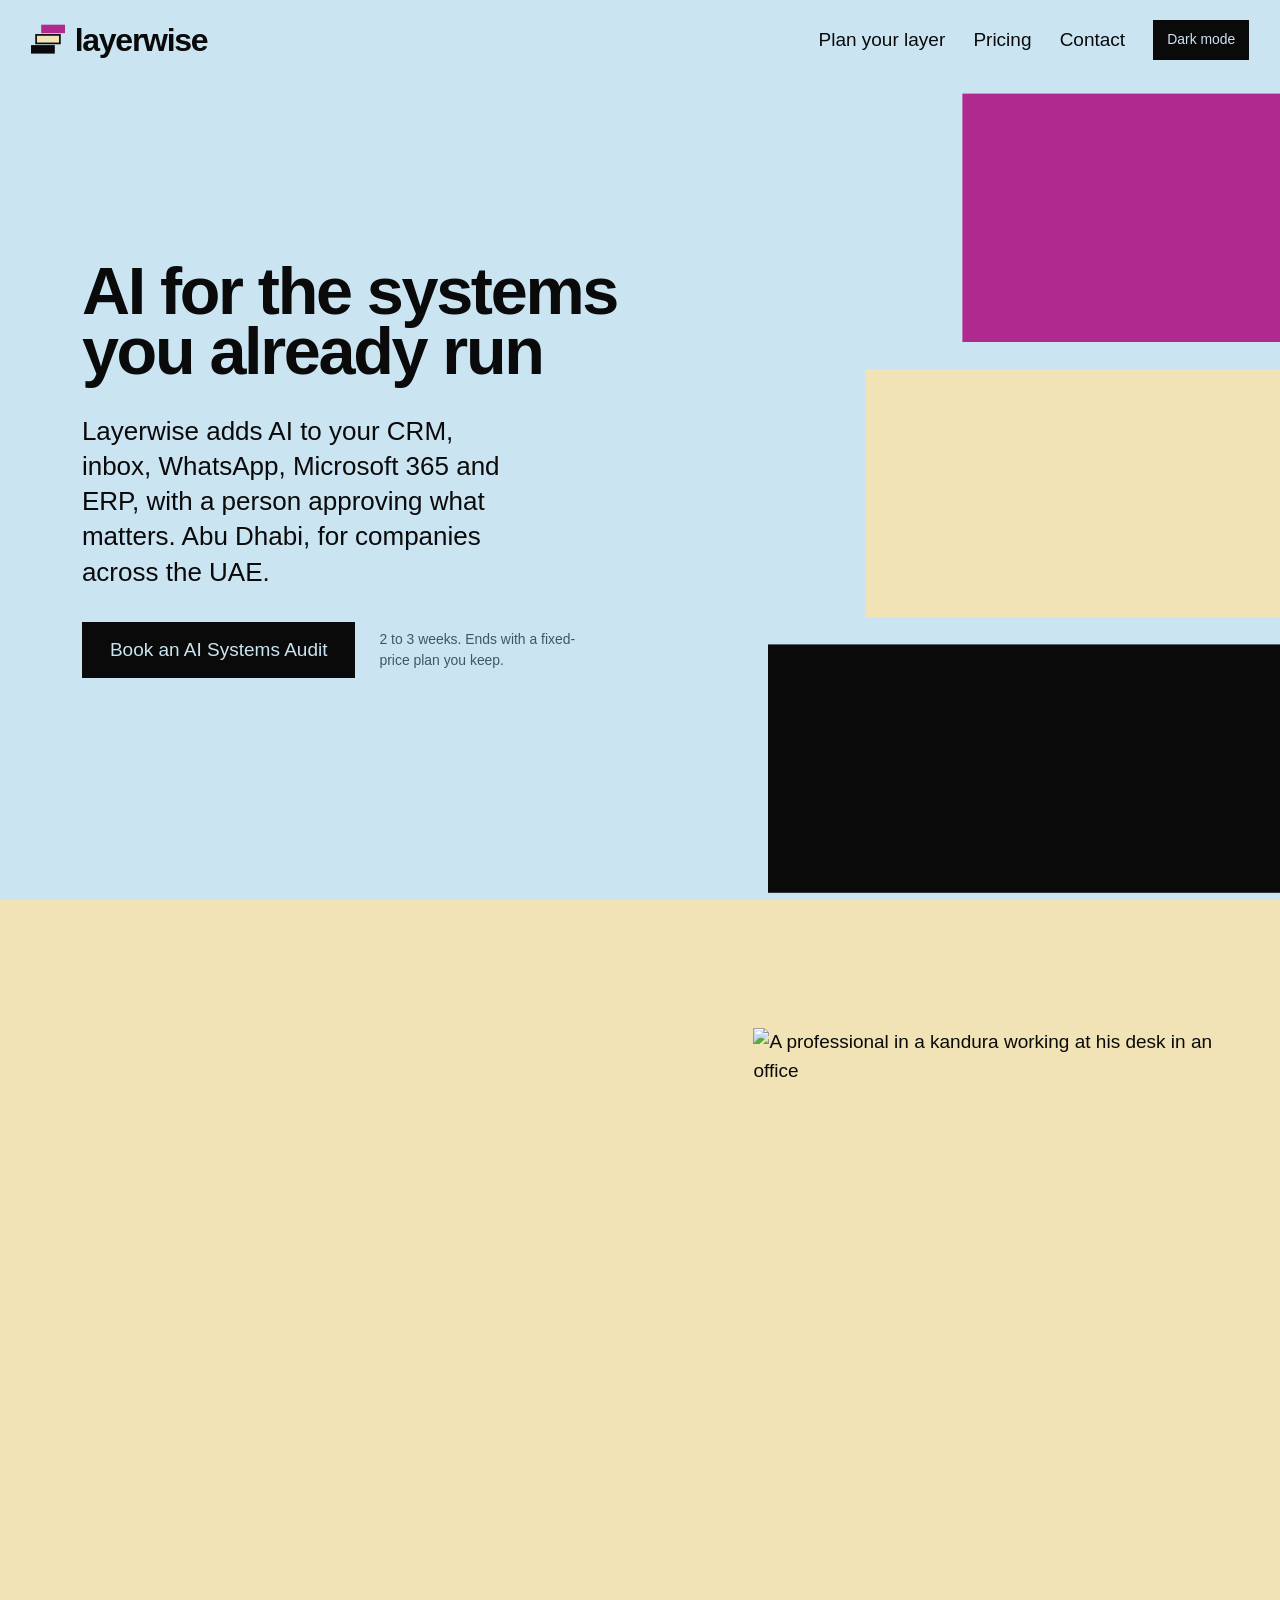
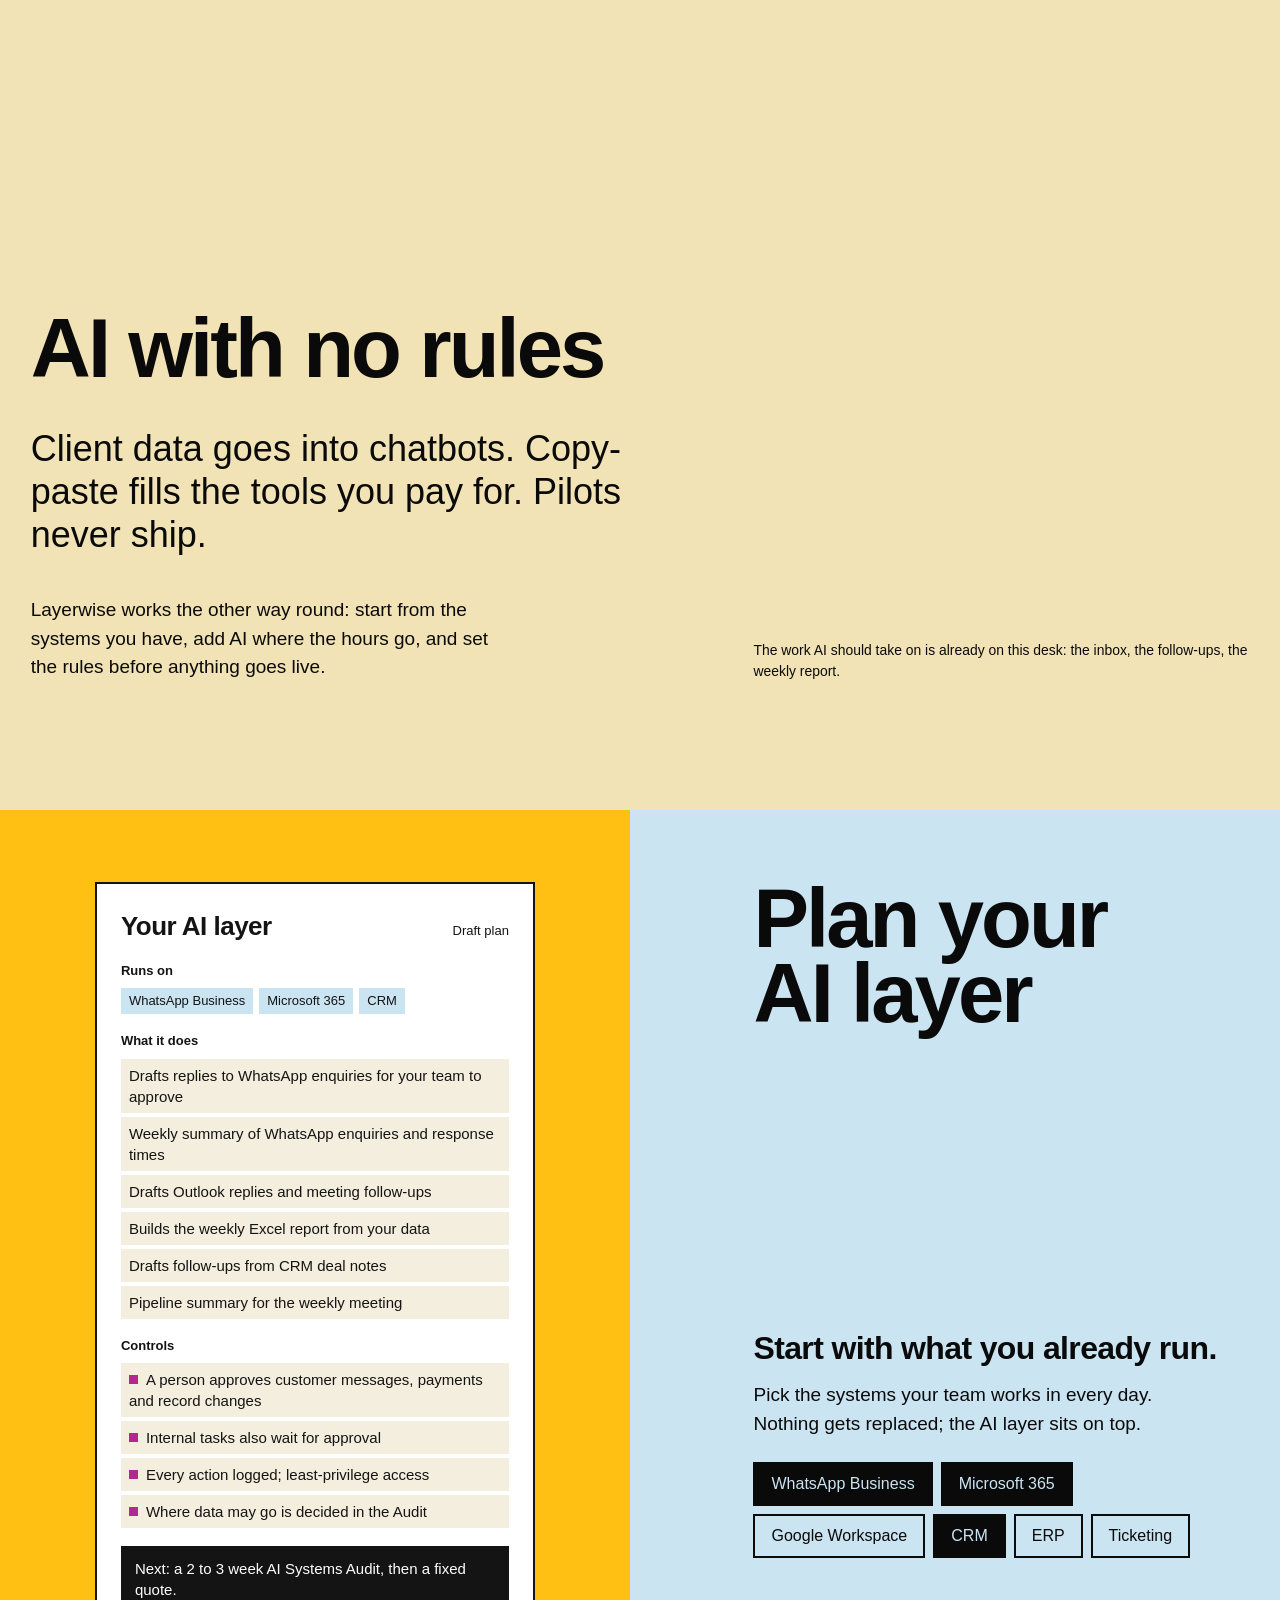
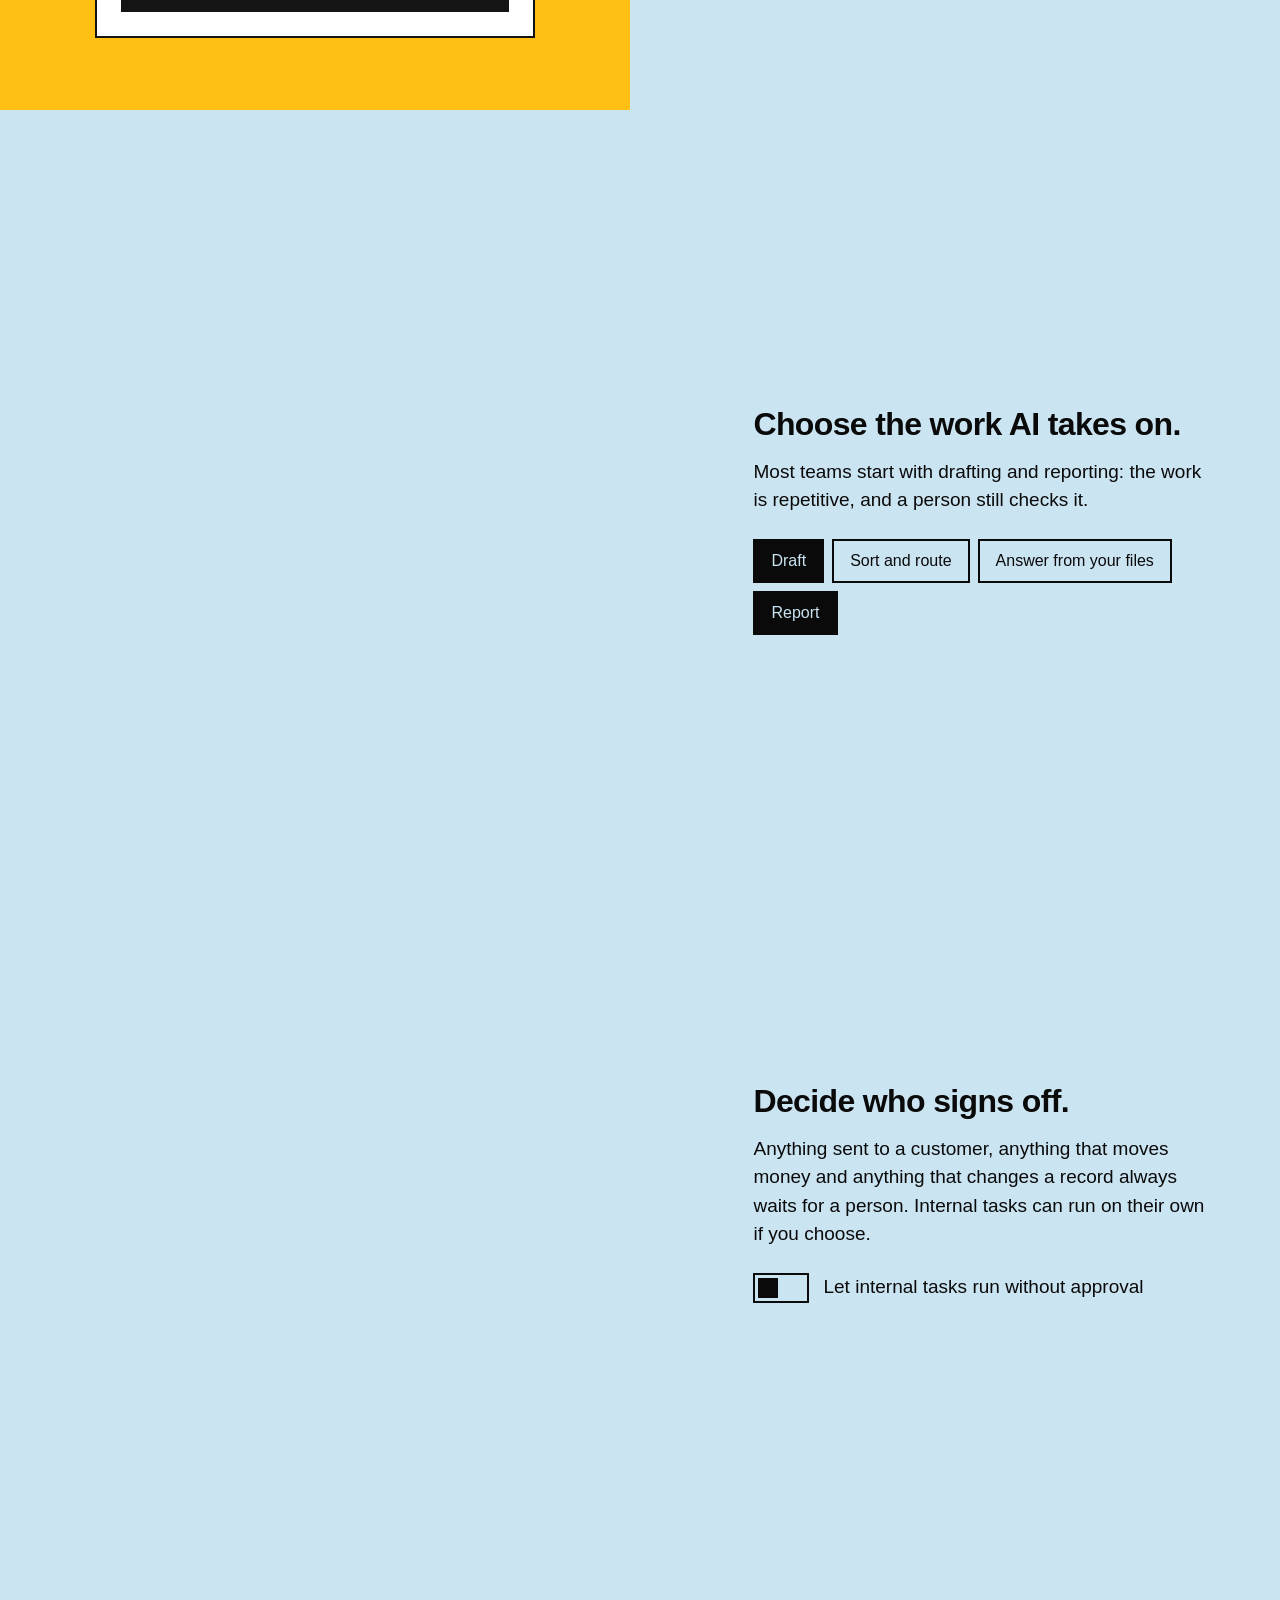
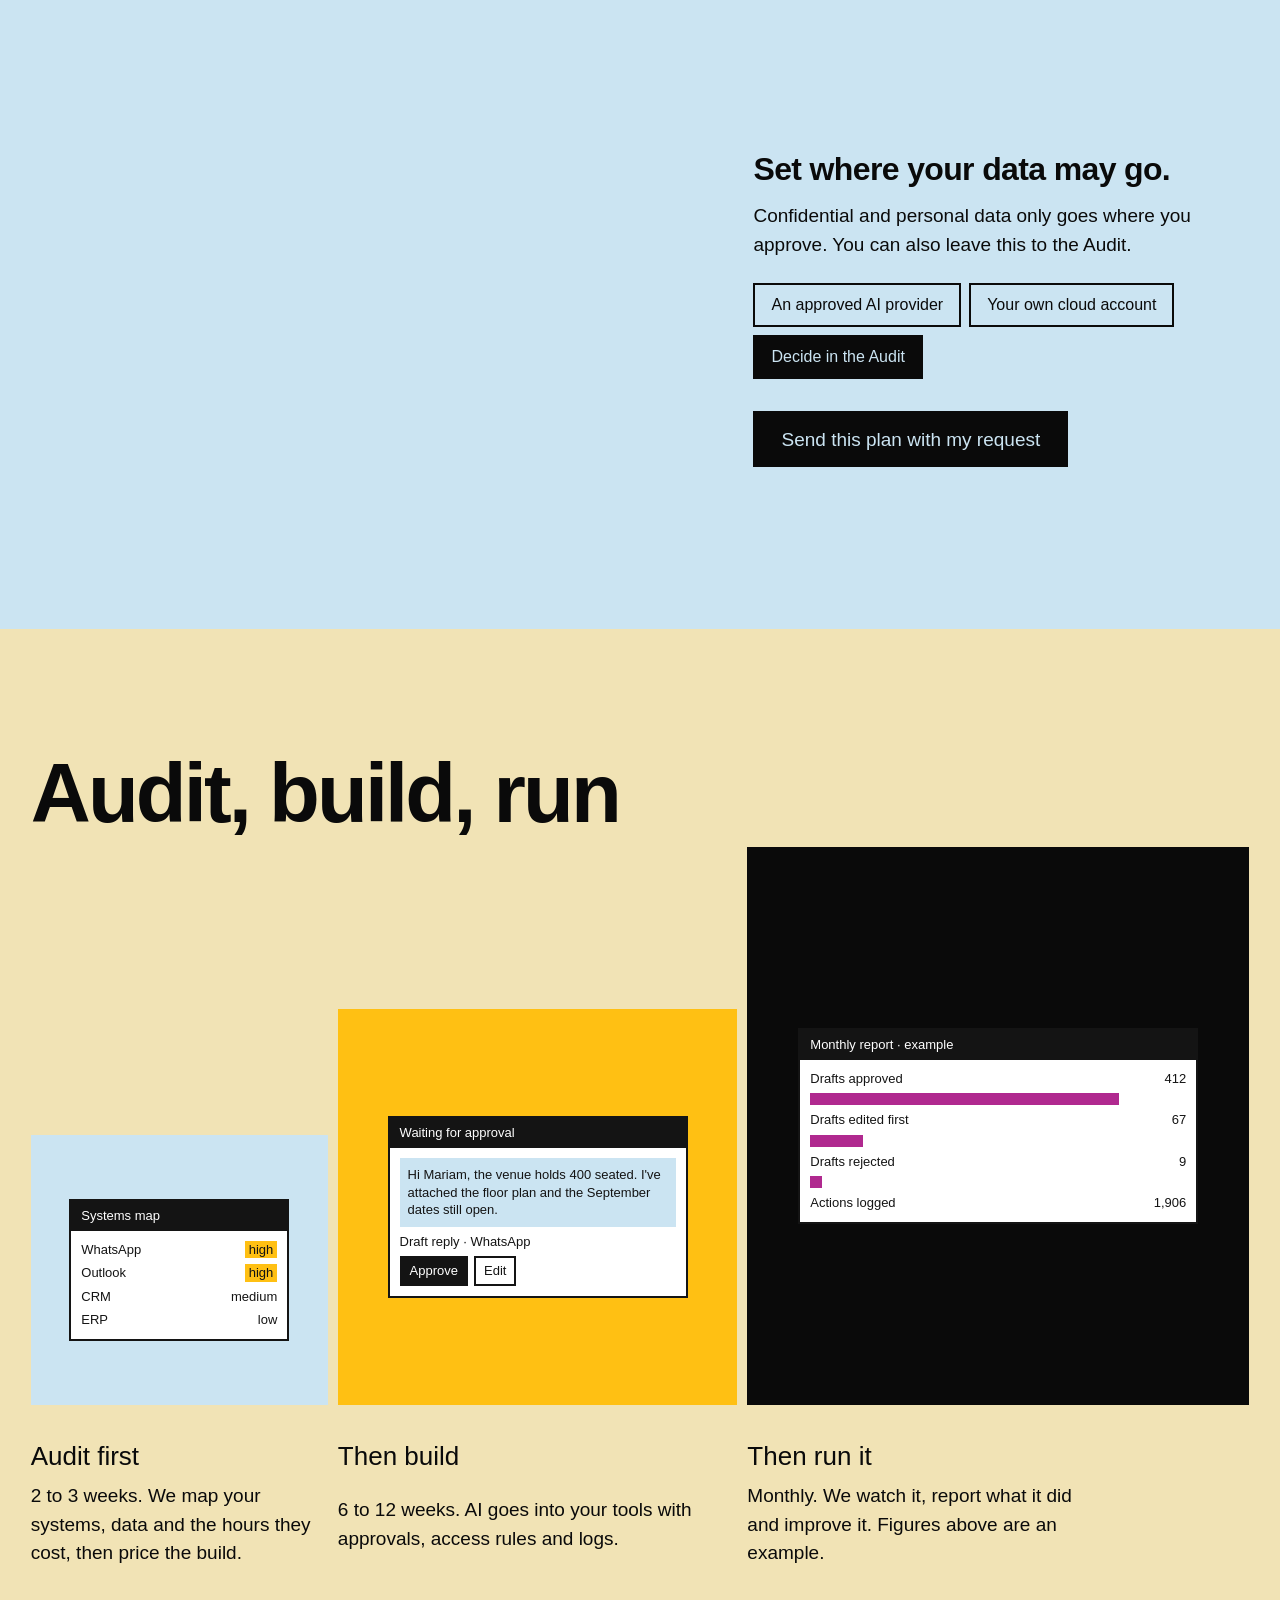
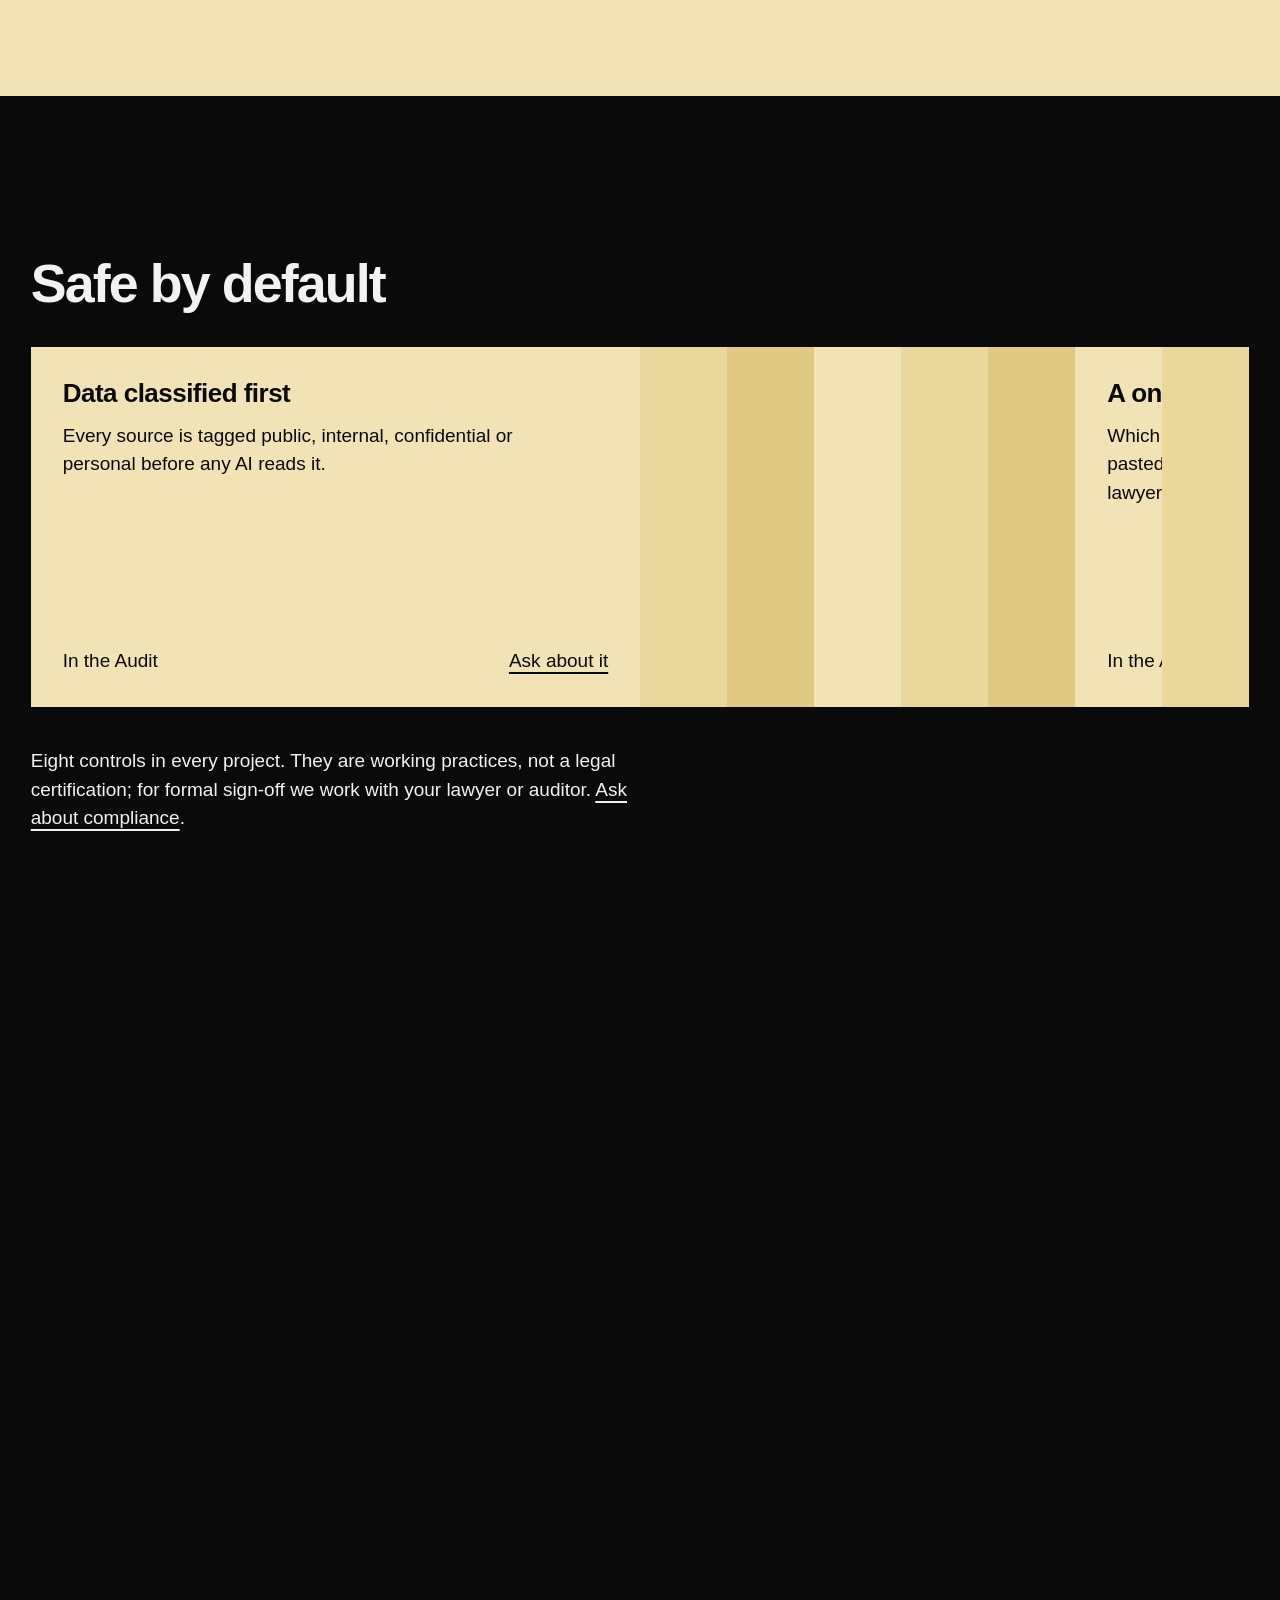
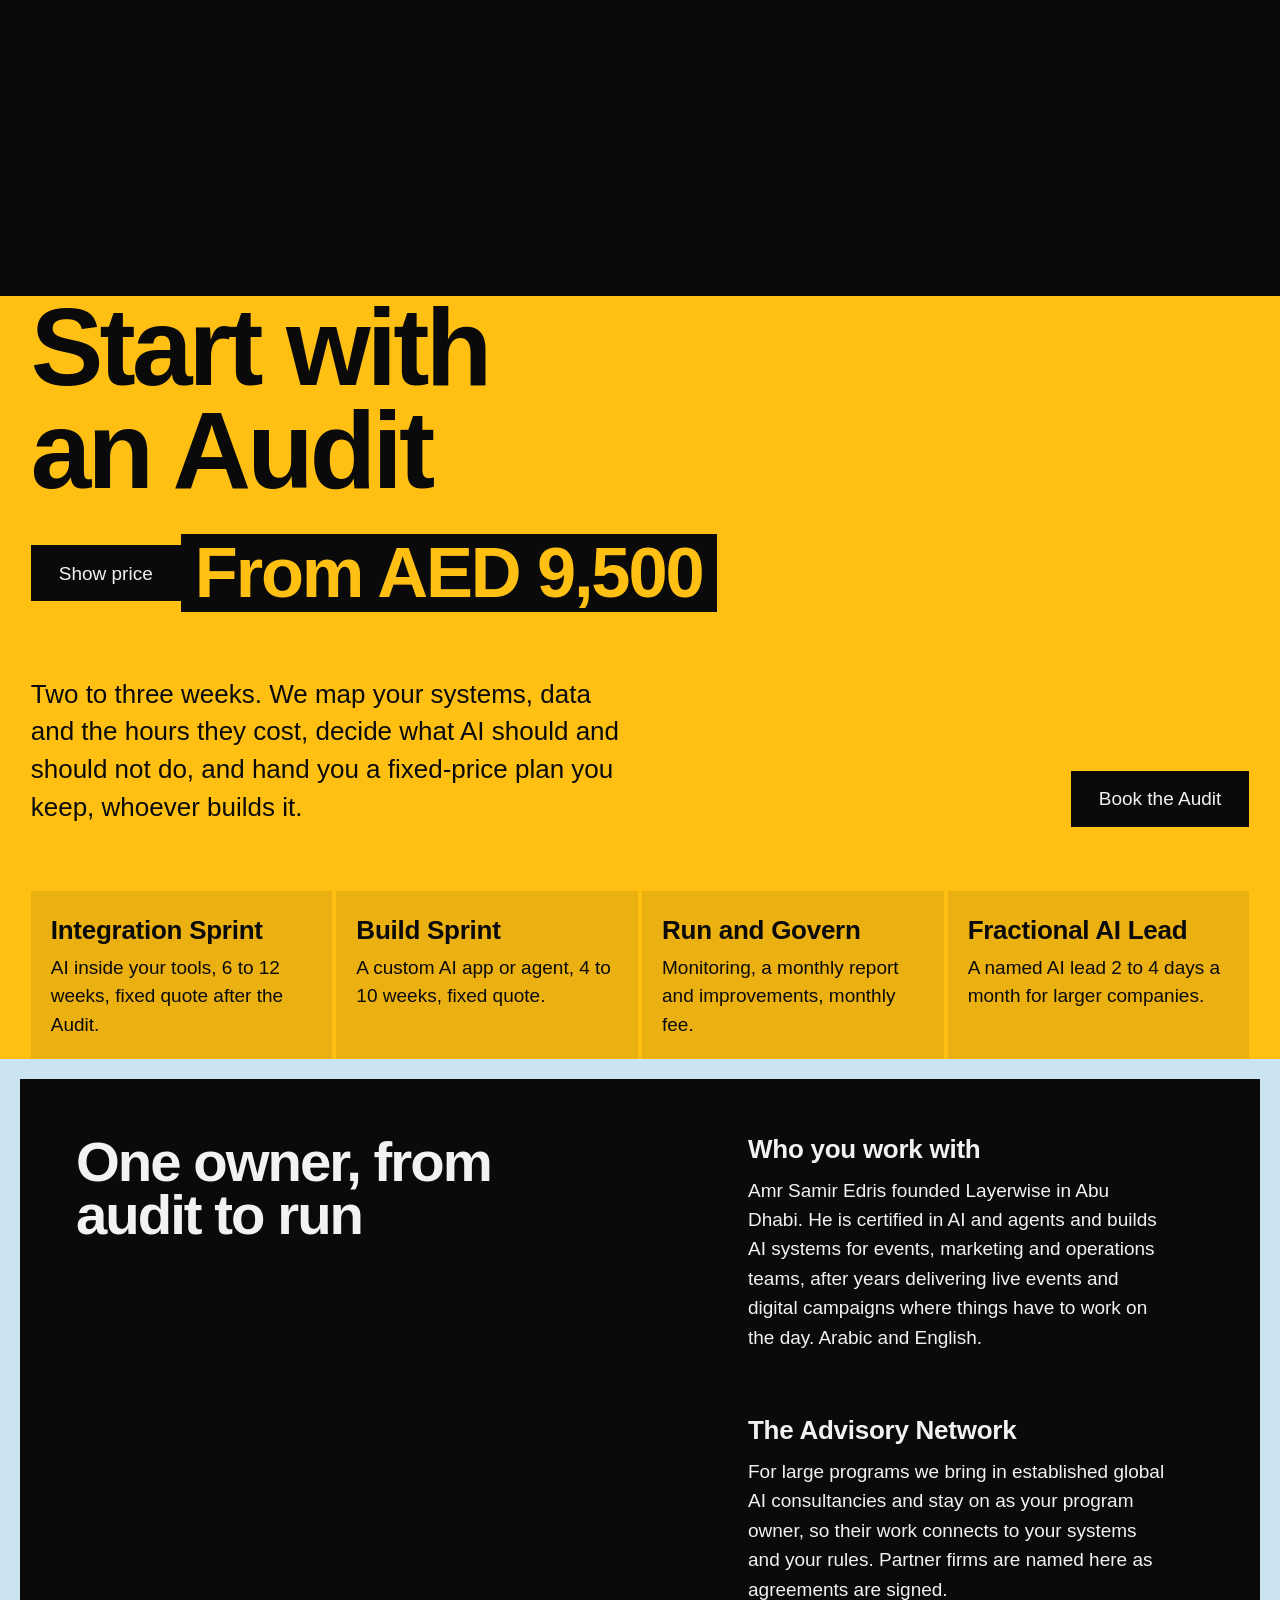
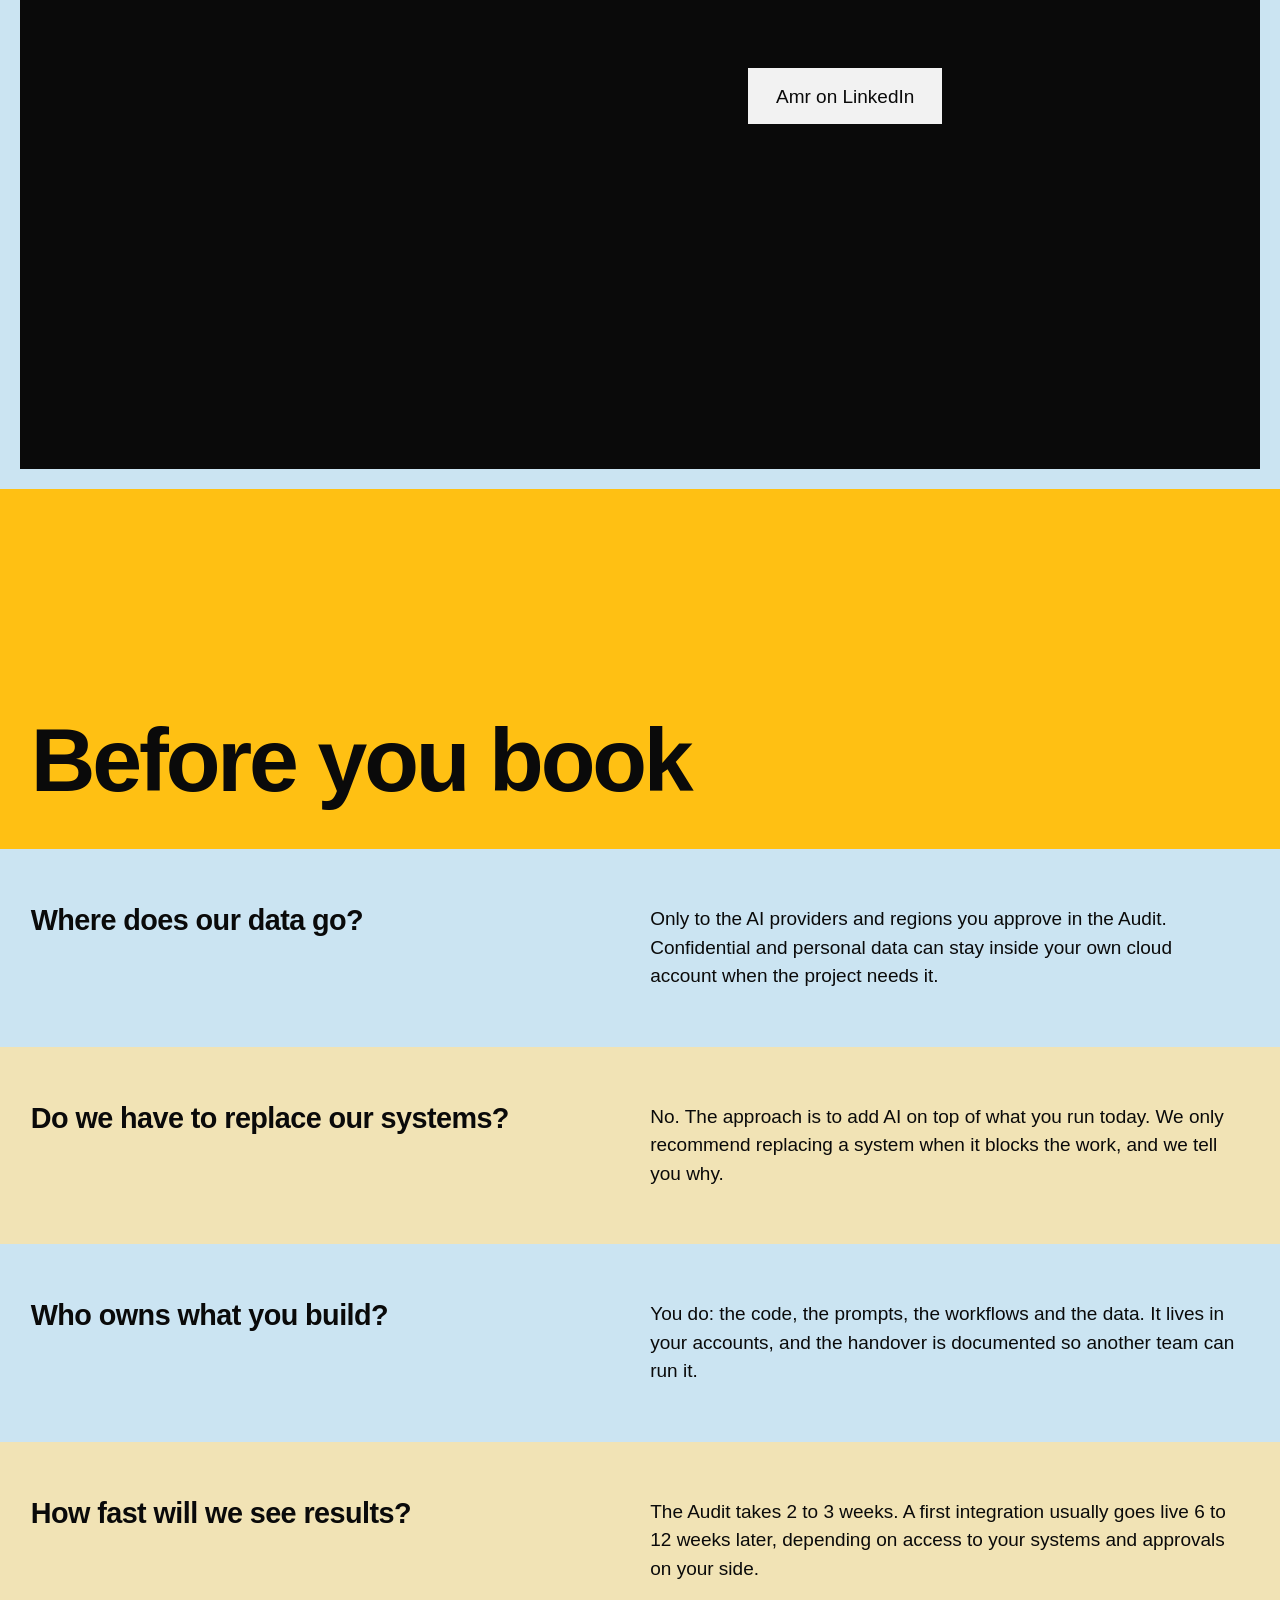
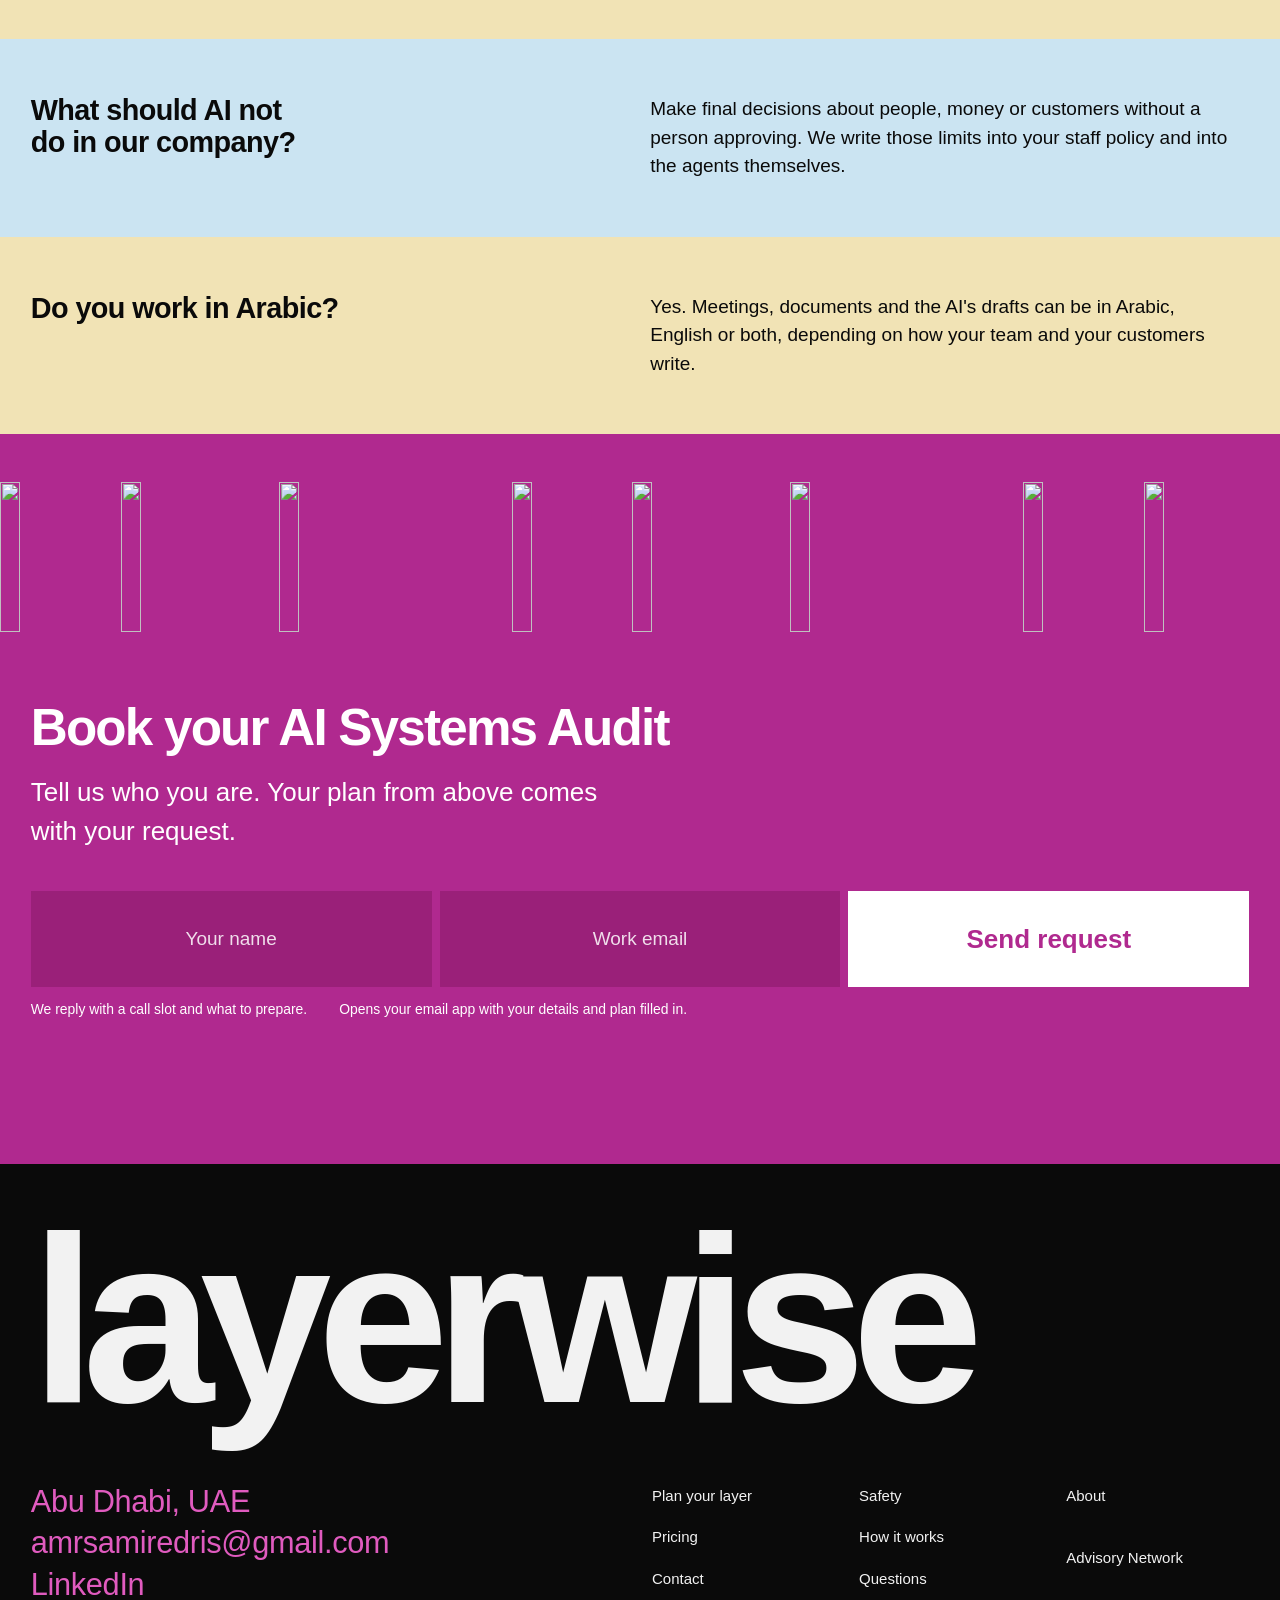
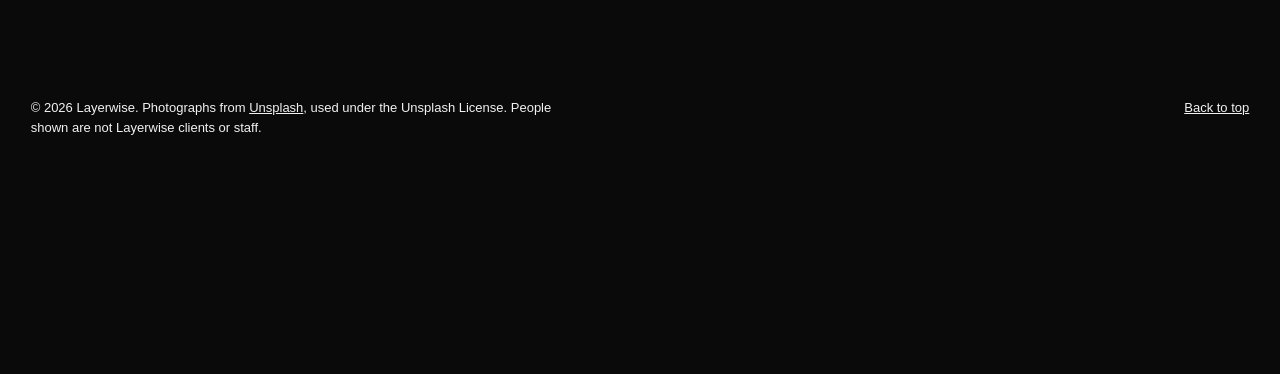
==== commit 7413776f: "Redesign fixes: new photos, Show price button, no sideways scroll - Replace desert photos with Unspl" ====
--- a/index.html
+++ b/index.html
@@ -35,7 +35,7 @@
 }
 *{box-sizing:border-box}
 html{scroll-behavior:smooth;-webkit-text-size-adjust:100%}
-body{margin:0;background:var(--sky);color:var(--sky-ink);font-family:var(--face);font-size:var(--step-body);line-height:1.5;-webkit-font-smoothing:antialiased;transition:background-color .3s}
+body{margin:0;overflow-x:clip;background:var(--sky);color:var(--sky-ink);font-family:var(--face);font-size:var(--step-body);line-height:1.5;-webkit-font-smoothing:antialiased;transition:background-color .3s}
 img{max-width:100%;display:block}
 h1,h2,h3,p,dl,dd,ul,ol,figure{margin:0}
 ul,ol{padding:0;list-style:none}
@@ -76,7 +76,7 @@
 @media (min-width:760px){.nav .opt{display:list-item}}
 
 /* hero */
-.hero{min-height:100svh;overflow:hidden;display:flex;align-items:center;padding-block:120px 80px}
+.hero{position:relative;min-height:100svh;overflow:hidden;display:flex;align-items:center;padding-block:120px 80px}
 .hero .grid{position:relative;z-index:2;width:100%}
 .hero-copy{grid-column:1 / span 7;display:grid;gap:32px;padding-left:4vw}
 .hero h1{font-size:var(--step-display)}
@@ -89,7 +89,7 @@
 @media (max-width:759px){
   .hero{align-items:flex-start;padding-top:15svh;min-height:100svh}
   .hero-copy{grid-column:1 / -1;padding-left:0;gap:20px}
-  .hero h1{font-size:11.5vw}
+  .hero h1{font-size:9.2vw}
   .hero .lead{font-size:var(--step-body)}
   .slabs{width:130vw;left:50%;top:auto;bottom:-14svh;transform:translateX(-46%)}
 }
@@ -97,7 +97,7 @@
 /* intro */
 .intro .grid{align-items:end;row-gap:48px}
 .intro-text{grid-column:1 / span 6;display:grid;gap:40px}
-.statement{font-size:clamp(1.5rem,1rem + 1.6vw,2.25rem);line-height:1.2;font-weight:500;max-width:22ch}
+.statement{font-size:clamp(1.5rem,1rem + 1.6vw,2.25rem);line-height:1.2;font-weight:500;max-width:30ch}
 .intro figure{grid-column:8 / -1}
 .intro figure img{width:100%;aspect-ratio:4/5;object-fit:cover}
 .cap{font-size:var(--step-small);margin-top:12px}
@@ -121,9 +121,9 @@
 .switch input:checked{background:var(--sky-ink)}
 .switch input:checked::after{transform:translateX(26px);background:var(--sky)}
 /* the output card is a product fragment: its own borders allowed */
-.card-ui{width:min(440px,100%);background:#fffdf5;color:#141414;border:2px solid #141414;padding:24px;display:grid;gap:18px;font-size:15px;line-height:1.4}
+.card-ui{width:min(440px,100%);background:#ffffff;color:#141414;border:2px solid #141414;padding:24px;display:grid;gap:18px;font-size:15px;line-height:1.4}
 .card-ui header{display:flex;justify-content:space-between;align-items:baseline;gap:12px}
-.card-ui header b{font-size:20px;font-weight:800;letter-spacing:-0.02em}
+.card-ui header b{font-size:var(--step-lead);font-weight:800;letter-spacing:-0.02em}
 .card-ui header span{font-size:13px}
 .card-ui h4{margin:0 0 8px;font-size:13px;font-weight:800}
 .card-ui .tags{display:flex;flex-wrap:wrap;gap:6px}
@@ -132,7 +132,7 @@
 .card-ui ul li{padding:6px 8px;background:#f3eedd}
 .card-ui .ctl li::before{content:"";display:inline-block;width:9px;height:9px;background:#b0298f;margin-right:8px;vertical-align:1px}
 .card-ui .warn{background:#ffe7a3;padding:8px 10px}
-.card-ui .next{background:#141414;color:#fffdf5;padding:12px 14px;font-weight:500}
+.card-ui .next{background:#141414;color:#ffffff;padding:12px 14px;font-weight:500}
 .card-ui .empty{color:#555}
 @media (max-width:899px){
   .plan .grid{display:block}
@@ -140,7 +140,7 @@
   .card-ui{box-shadow:none;font-size:14px;gap:12px;padding:16px}
   .plan-in{padding-block:48px 64px;gap:56px}
   .plan-in > h2{margin-bottom:0;font-size:10vw}
-  .block h3{font-size:22px}
+  .block h3{font-size:var(--step-lead)}
 }
 
 /* how */
@@ -154,17 +154,17 @@
 .stages{grid-column:1 / -1;display:grid;grid-template-columns:repeat(12,minmax(0,1fr));column-gap:10px}
 .stage{display:grid;gap:6px;max-width:34ch}
 .stage:nth-child(1){grid-column:1 / span 3}.stage:nth-child(2){grid-column:4 / span 4}.stage:nth-child(3){grid-column:8 / span 5}
-.stage b{font-size:20px;font-weight:500}
+.stage b{font-size:var(--step-lead);font-weight:500}
 /* mini interface fragments */
-.ui{background:#fffdf5;color:#141414;border:2px solid #141414;font-size:13px;line-height:1.35;width:100%}
-.ui .bar{background:#141414;color:#fffdf5;padding:6px 10px;font-weight:500}
+.ui{background:#ffffff;color:#141414;border:2px solid #141414;font-size:13px;line-height:1.35;width:100%}
+.ui .bar{background:#141414;color:#ffffff;padding:6px 10px;font-weight:500}
 .ui .in{padding:10px;display:grid;gap:6px}
 .ui .r{display:flex;justify-content:space-between;gap:8px}
 .ui .hot{background:#ffc013;padding:0 4px}
 .ui .msg{background:#cbe4f2;padding:8px}
 .ui .acts{display:flex;gap:6px}
 .ui .acts span{padding:4px 8px;border:2px solid #141414;font-weight:500}
-.ui .acts .ok{background:#141414;color:#fffdf5}
+.ui .acts .ok{background:#141414;color:#ffffff}
 .ui .bars{display:grid;gap:6px}
 .ui .bars i{display:block;height:12px;background:#b0298f}
 .u1{max-width:220px}.u2{max-width:300px}.u3{max-width:400px}
@@ -178,17 +178,18 @@
 
 /* safety: cards fold into spines */
 .safety{padding:0;min-height:auto}
-.deck-wrap{height:280svh;position:relative}
+.deck-wrap{height:200svh;position:relative}
 .deck-stage{position:sticky;top:0;height:100svh;display:flex;flex-direction:column;justify-content:center;gap:40px;overflow:hidden}
 .deck-stage h2{font-size:clamp(48px,4.2vw,64px)}
 .deck{position:relative;height:360px;display:flex;gap:0}
 .dc{position:relative;flex:none;height:100%;overflow:hidden;color:var(--sand-ink);transition:width .5s var(--ease);cursor:pointer;border:0;text-align:left;font:inherit;padding:0}
 .dc:nth-child(3n+1){background:var(--sand)}.dc:nth-child(3n+2){background:var(--sand-2)}.dc:nth-child(3n){background:var(--sand-3)}
 .dc .body{position:absolute;inset:0;width:var(--cw,620px);padding:32px;display:flex;flex-direction:column;gap:14px}
-.dc h3{font-size:30px;line-height:1.1;letter-spacing:-0.02em}
-.dc p{font-size:16px;max-width:44ch}
-.dc .foot{margin-top:auto;display:flex;justify-content:space-between;gap:16px;font-size:16px}
-.deck-after{display:flex;flex-wrap:wrap;justify-content:space-between;gap:12px 32px;font-size:17px}
+.dc h3{font-size:var(--step-lead);line-height:1.1;letter-spacing:-0.02em}
+.dc p{font-size:var(--step-body);max-width:44ch}
+.dc.spine .body{visibility:hidden}
+.dc .foot{margin-top:auto;display:flex;justify-content:space-between;gap:16px;font-size:var(--step-body)}
+.deck-after{display:flex;flex-wrap:wrap;justify-content:space-between;gap:12px 32px;font-size:var(--step-body)}
 .deck-after p{max-width:60ch}
 @media (max-width:899px){
   .deck-wrap{height:auto}
@@ -197,20 +198,23 @@
   .deck{flex-direction:column;height:auto;gap:12px}
   .dc{width:auto!important;cursor:default}
   .dc .body{position:static;width:auto;padding:24px}
-  .dc h3{font-size:24px}
+  .dc h3{font-size:var(--step-lead)}
 }
 
 /* pricing */
 .price{min-height:80svh;display:flex;align-items:center}
 .price h2{font-size:clamp(3rem,8.5vw,9.5rem);line-height:0.95;max-width:14ch}
-.pb{background:var(--night);color:var(--sun);padding:0 .15em;display:inline-block;line-height:1;white-space:nowrap}
+.reveal{margin-top:32px;min-height:clamp(56px,6vw,96px);display:flex;align-items:center}
+.pb{background:var(--night);color:var(--sun);padding:.05em .2em;display:inline-block;line-height:1;white-space:nowrap;font-weight:800;letter-spacing:-0.03em;font-size:clamp(2.5rem,5.5vw,6rem)}
+.pb:not([hidden]){animation:pop .4s var(--ease)}
+@keyframes pop{from{opacity:0;transform:translateY(12px)}}
 .price-row{display:grid;grid-template-columns:repeat(12,minmax(0,1fr));column-gap:24px;align-items:end;margin-top:64px;row-gap:24px}
-.price-row p{grid-column:1 / span 6;font-size:20px;line-height:1.45;max-width:46ch}
+.price-row p{grid-column:1 / span 6;font-size:var(--step-lead);line-height:1.45;max-width:46ch}
 .price-row .btn{grid-column:10 / -1;justify-self:end}
 .packs{grid-column:1 / -1;display:grid;grid-template-columns:repeat(4,minmax(0,1fr));gap:4px;margin-top:40px}
 .packs div{background:rgba(10,10,10,.08);padding:20px;display:grid;gap:4px;align-content:start}
-.packs dt{font-weight:800;font-size:20px;letter-spacing:-0.01em}
-.packs dd{font-size:16px}
+.packs dt{font-weight:800;font-size:var(--step-lead);letter-spacing:-0.01em}
+.packs dd{font-size:var(--step-body)}
 @media (max-width:899px){
   .price h2{font-size:11vw}
   .price-row p,.price-row .btn{grid-column:1 / -1;justify-self:stretch}
@@ -223,8 +227,8 @@
 .panel{background:var(--night);color:var(--night-ink);min-height:110svh;overflow:hidden;position:relative;display:grid;grid-template-columns:repeat(12,minmax(0,1fr));column-gap:24px;padding:56px}
 .panel h2{grid-column:1 / span 6;font-size:clamp(40px,4.4vw,64px);line-height:.95;align-self:start}
 .panel .side{grid-column:8 / -1;display:grid;gap:64px;align-content:start;max-width:420px}
-.panel h3{font-size:22px;letter-spacing:-0.01em;line-height:1.1;margin-bottom:12px}
-.panel .side p{font-size:16px;line-height:1.55}
+.panel h3{font-size:var(--step-lead);letter-spacing:-0.01em;line-height:1.1;margin-bottom:12px}
+.panel .side p{font-size:var(--step-body);line-height:1.55}
 .panel .side .btn{justify-self:start;background:var(--night-ink);color:var(--night)}
 .shape{position:absolute;left:56px;bottom:-8%;width:38vw;max-width:620px;aspect-ratio:1/1;clip-path:polygon(0% 62%,74% 62%,74% 80%,0% 80%,0% 62%,12% 36%,88% 36%,88% 56%,12% 56%,12% 36%,24% 10%,100% 10%,100% 30%,24% 30%,24% 10%)}
 .shape img{width:100%;height:100%;object-fit:cover}
@@ -245,8 +249,8 @@
 .band:nth-of-type(even){background:var(--sky);color:var(--sky-ink)}
 .band .grid{align-items:start;row-gap:16px}
 .band h3{grid-column:1 / span 5;font-size:clamp(1.4rem,1rem + 1vw,2rem);line-height:1.1;letter-spacing:-0.02em}
-.band p{grid-column:7 / -1;font-size:18px;line-height:1.5;max-width:56ch}
-@media (max-width:759px){.faq-head{min-height:30svh}.faq-head h2{font-size:13vw}.band{padding-block:32px}.band h3,.band p{grid-column:1 / -1}.band h3{font-size:22px}.band p{font-size:17px}}
+.band p{grid-column:7 / -1;font-size:var(--step-body);line-height:1.5;max-width:56ch}
+@media (max-width:759px){.faq-head{min-height:30svh}.faq-head h2{font-size:13vw}.band{padding-block:32px}.band h3,.band p{grid-column:1 / -1}.band h3{font-size:var(--step-lead)}.band p{font-size:var(--step-body)}}
 
 /* contact */
 .contact{min-height:80svh;padding-block:48px 96px;overflow:hidden}
@@ -257,22 +261,19 @@
 .contact h2{font-size:clamp(36px,4vw,60px);margin-top:72px;line-height:.95}
 .contact .sub{font-size:var(--step-lead);max-width:40ch;margin-top:20px;font-weight:500}
 .cells{display:grid;grid-template-columns:repeat(3,minmax(0,1fr));gap:8px;margin-top:40px}
-.cells input,.cells button{height:96px;border:0;border-radius:0;font:500 18px/1 var(--face);text-align:center;background:var(--accent-2);color:var(--accent-ink);width:100%;transition:background-color .15s,transform .1s}
+.cells input,.cells button{height:96px;border:0;border-radius:0;font:500 var(--step-body)/1 var(--face);text-align:center;background:var(--accent-2);color:var(--accent-ink);width:100%;transition:background-color .15s,transform .1s}
 .cells input::placeholder{color:var(--accent-ink);opacity:.85}
 .cells input:focus{background:var(--accent-ink);color:var(--accent);outline:none}
 .cells input:focus::placeholder{color:var(--accent);opacity:.7}
-.cells button{background:var(--accent-ink);color:var(--accent);cursor:pointer;font-weight:800;font-size:20px}
+.cells button{background:var(--accent-ink);color:var(--accent);cursor:pointer;font-weight:800;font-size:var(--step-lead)}
 .cells button:hover{transform:translateY(-2px)}
 .cells button:active{transform:translateY(1px)}
-.fine{display:grid;grid-template-columns:repeat(3,minmax(0,1fr));gap:8px;margin-top:10px;font-size:var(--step-small)}
-.fine span:nth-child(2){grid-column:3}
+.fine{display:flex;flex-wrap:wrap;gap:6px 32px;margin-top:12px;font-size:var(--step-small)}
 .msg-out{margin-top:20px;font-size:var(--step-body);font-weight:500;min-height:1.5em}
+@media (max-width:899px){.cells{grid-template-columns:1fr}.cells input,.cells button{height:64px}}
 @media (max-width:759px){
   .strip img{height:110px}
   .contact h2{font-size:9vw}
-  .cells{grid-template-columns:1fr}
-  .cells input,.cells button{height:60px}
-  .fine{grid-template-columns:1fr}.fine span:nth-child(2){grid-column:auto}
 }
 
 /* footer */
@@ -289,7 +290,7 @@
 .cols ul{display:grid;gap:8px}
 .cols a{text-decoration:none}.cols a:hover{text-decoration:underline}
 .legal{margin-top:auto;padding-top:96px;display:flex;flex-wrap:wrap;justify-content:space-between;gap:12px 24px;font-size:13px}
-.legal p{max-width:90ch}
+.legal p{max-width:72ch}
 .legal a{text-decoration:underline}
 @media (max-width:759px){.places,.cols{grid-column:1 / -1}.cols{grid-template-columns:1fr 1fr}.big{font-size:24vw}}
 
@@ -351,12 +352,12 @@
     <div class="wrap grid">
       <div class="intro-text">
         <h2 id="h-intro" data-rise>AI with no rules</h2>
-        <p class="statement" data-rise style="--i:1">Your team already pastes client data into chatbots. Hours go to copy-paste work inside tools you pay for. Pilots impress, then never ship.</p>
+        <p class="statement" data-rise style="--i:1">Client data goes into chatbots. Copy-paste fills the tools you pay for. Pilots never ship.</p>
         <p data-rise style="--i:2;max-width:46ch">Layerwise works the other way round: start from the systems you have, add AI where the hours go, and set the rules before anything goes live.</p>
       </div>
       <figure data-rise style="--i:2">
-        <img src="https://upload.wikimedia.org/wikipedia/commons/0/04/Liwa_Oasis_and_the_Rub%27_al_Khali_Desert_%28MODIS_2022-08-31%29.jpg" width="1579" height="1186" alt="Satellite view of Liwa Oasis and the dunes of the Rub' al Khali, south of Abu Dhabi" loading="lazy">
-        <figcaption class="cap">Liwa and the Rub' al Khali from orbit: layer on layer of dunes south of Abu Dhabi. NASA MODIS, 2022.</figcaption>
+        <img src="https://images.unsplash.com/photo-1737575291989-0882b03f97b6?w=960&h=1200&fit=crop&auto=format&q=75" width="960" height="1200" alt="A professional in a kandura working at his desk in an office" loading="lazy">
+        <figcaption class="cap">The work AI should take on is already on this desk: the inbox, the follow-ups, the weekly report.</figcaption>
       </figure>
     </div>
   </section>
@@ -451,16 +452,17 @@
           <button class="dc" type="button"><span class="body"><h3>A one-page staff policy</h3><p>Which AI tools are approved, and what must never be pasted into them. Written for your team, not for lawyers.</p><span class="foot"><span>In the Audit</span><a class="link" href="#contact">Ask about it</a></span></span></button>
           <button class="dc" type="button"><span class="body"><h3>You own it, and can leave</h3><p>The code, prompts, workflows and data are yours. Handover is documented so another team can run it.</p><span class="foot"><span>Every project</span><a class="link" href="#contact">Ask about it</a></span></span></button>
         </div>
-        <div class="deck-after"><p>Eight controls in every project. They are working practices, not a legal certification; for formal sign-off we work with your lawyer or auditor.</p><a class="link" href="#contact">Ask about compliance</a></div>
+        <div class="deck-after"><p>Eight controls in every project. They are working practices, not a legal certification; for formal sign-off we work with your lawyer or auditor. <a class="link" href="#contact">Ask about compliance</a>.</p></div>
       </div>
     </div>
   </section>
 
   <section class="price f-sun" id="pricing" aria-labelledby="h-price">
     <div class="wrap" style="width:100%">
-      <h2 id="h-price" data-rise>Start with an Audit from <span class="pb">AED 9,500</span></h2>
+      <h2 id="h-price" data-rise>Start with an Audit</h2>
+      <div class="reveal" data-rise style="--i:1"><button class="btn btn-night" type="button" id="showPrice" aria-expanded="false" aria-controls="priceVal">Show price</button><span class="pb" id="priceVal" hidden>From AED 9,500</span></div>
       <div class="price-row">
-        <p data-rise style="--i:1">Two to three weeks. We map your systems, data and the hours they cost, decide what AI should and should not do, and hand you a fixed-price plan you keep, whoever builds it.</p>
+        <p data-rise style="--i:2">Two to three weeks. We map your systems, data and the hours they cost, decide what AI should and should not do, and hand you a fixed-price plan you keep, whoever builds it.</p>
         <a class="btn btn-night" href="#contact" data-rise style="--i:2">Book the Audit</a>
         <dl class="packs" data-rise style="--i:3">
           <div><dt>Integration Sprint</dt><dd>AI inside your tools, 6 to 12 weeks, fixed quote after the Audit.</dd></div>
@@ -481,7 +483,7 @@
         <a class="btn" href="https://linkedin.com/in/amrsamiredris" target="_blank" rel="noopener" data-rise style="--i:2">Amr on LinkedIn</a>
       </div>
       <figure class="shape shutter" id="shutter">
-        <img class="drift" src="https://upload.wikimedia.org/wikipedia/commons/thumb/6/6f/Liwa_Desert_Dune.jpg/1280px-Liwa_Desert_Dune.jpg" width="1280" height="853" alt="A tall dune in the Liwa desert, Abu Dhabi, its sand ridges stacked in layers" loading="lazy">
+        <img class="drift" src="https://images.unsplash.com/photo-1734009775179-07f428483783?w=1200&h=1200&fit=crop&auto=format&q=75" width="1200" height="1200" alt="Glass towers in Abu Dhabi reflecting an orange evening sky" loading="lazy">
       </figure>
     </div>
   </section>
@@ -498,18 +500,30 @@
 
   <section class="contact f-accent" id="contact" aria-labelledby="h-contact">
     <div class="strip" aria-hidden="true">
-      <img src="https://upload.wikimedia.org/wikipedia/commons/thumb/6/6f/Liwa_Desert_Dune.jpg/500px-Liwa_Desert_Dune.jpg" alt="" width="500" height="333">
-      <img src="https://upload.wikimedia.org/wikipedia/commons/thumb/3/32/Liwa_Desert_in_Abu_Dhabi.jpg/500px-Liwa_Desert_in_Abu_Dhabi.jpg" alt="" width="500" height="333">
-      <img src="https://upload.wikimedia.org/wikipedia/commons/thumb/5/57/Walnut_canyon_strata.jpg/500px-Walnut_canyon_strata.jpg" alt="" width="500" height="667">
-      <img src="https://upload.wikimedia.org/wikipedia/commons/thumb/9/9b/Liwa_Desert.JPG/500px-Liwa_Desert.JPG" alt="" width="500" height="375">
-      <img src="https://upload.wikimedia.org/wikipedia/commons/thumb/f/fc/Liwa_Oasis_-_panoramio_%282%29.jpg/500px-Liwa_Oasis_-_panoramio_%282%29.jpg" alt="" width="500" height="333">
-      <img src="https://upload.wikimedia.org/wikipedia/commons/thumb/d/d1/Liwa_Desert_Road_in_Abu_Dhabi.jpg/500px-Liwa_Desert_Road_in_Abu_Dhabi.jpg" alt="" width="500" height="333">
-      <img src="https://upload.wikimedia.org/wikipedia/commons/thumb/6/6f/Liwa_Desert_Dune.jpg/500px-Liwa_Desert_Dune.jpg" alt="" width="500" height="333">
-      <img src="https://upload.wikimedia.org/wikipedia/commons/thumb/3/32/Liwa_Desert_in_Abu_Dhabi.jpg/500px-Liwa_Desert_in_Abu_Dhabi.jpg" alt="" width="500" height="333">
-      <img src="https://upload.wikimedia.org/wikipedia/commons/thumb/5/57/Walnut_canyon_strata.jpg/500px-Walnut_canyon_strata.jpg" alt="" width="500" height="667">
-      <img src="https://upload.wikimedia.org/wikipedia/commons/thumb/9/9b/Liwa_Desert.JPG/500px-Liwa_Desert.JPG" alt="" width="500" height="375">
-      <img src="https://upload.wikimedia.org/wikipedia/commons/thumb/f/fc/Liwa_Oasis_-_panoramio_%282%29.jpg/500px-Liwa_Oasis_-_panoramio_%282%29.jpg" alt="" width="500" height="333">
-      <img src="https://upload.wikimedia.org/wikipedia/commons/thumb/d/d1/Liwa_Desert_Road_in_Abu_Dhabi.jpg/500px-Liwa_Desert_Road_in_Abu_Dhabi.jpg" alt="" width="500" height="333">
+      <img src="https://images.unsplash.com/photo-1681505515542-3a6c4ef756c4?w=400&h=300&fit=crop&auto=format&q=75" alt="" width="400" height="300" loading="lazy">
+      <img src="https://images.unsplash.com/photo-1557804506-669a67965ba0?w=400&h=300&fit=crop&auto=format&q=75" alt="" width="400" height="300" loading="lazy">
+      <img src="https://images.unsplash.com/photo-1532622785990-d2c36a76f5a6?w=400&h=300&fit=crop&auto=format&q=75" alt="" width="400" height="300" loading="lazy">
+      <img src="https://images.unsplash.com/photo-1681505526188-b05e68c77582?w=400&h=300&fit=crop&auto=format&q=75" alt="" width="400" height="300" loading="lazy">
+      <img src="https://images.unsplash.com/photo-1564457461758-8ff96e439e83?w=400&h=300&fit=crop&auto=format&q=75" alt="" width="400" height="300" loading="lazy">
+      <img src="https://images.unsplash.com/photo-1681949287382-052ea3954a51?w=400&h=300&fit=crop&auto=format&q=75" alt="" width="400" height="300" loading="lazy">
+      <img src="https://images.unsplash.com/photo-1613835579153-9bfe32e50da6?w=400&h=300&fit=crop&auto=format&q=75" alt="" width="400" height="300" loading="lazy">
+      <img src="https://images.unsplash.com/photo-1603201667141-5a2d4c673378?w=400&h=300&fit=crop&auto=format&q=75" alt="" width="400" height="300" loading="lazy">
+      <img src="https://images.unsplash.com/photo-1681505504714-4ded1bc247e7?w=400&h=300&fit=crop&auto=format&q=75" alt="" width="400" height="300" loading="lazy">
+      <img src="https://images.unsplash.com/photo-1690378820474-b468b8ee64d3?w=400&h=300&fit=crop&auto=format&q=75" alt="" width="400" height="300" loading="lazy">
+      <img src="https://images.unsplash.com/photo-1558494949-ef010cbdcc31?w=400&h=300&fit=crop&auto=format&q=75" alt="" width="400" height="300" loading="lazy">
+      <img src="https://images.unsplash.com/photo-1590842268333-7035dea1e56c?w=400&h=300&fit=crop&auto=format&q=75" alt="" width="400" height="300" loading="lazy">
+      <img src="https://images.unsplash.com/photo-1681505515542-3a6c4ef756c4?w=400&h=300&fit=crop&auto=format&q=75" alt="" width="400" height="300" loading="lazy">
+      <img src="https://images.unsplash.com/photo-1557804506-669a67965ba0?w=400&h=300&fit=crop&auto=format&q=75" alt="" width="400" height="300" loading="lazy">
+      <img src="https://images.unsplash.com/photo-1532622785990-d2c36a76f5a6?w=400&h=300&fit=crop&auto=format&q=75" alt="" width="400" height="300" loading="lazy">
+      <img src="https://images.unsplash.com/photo-1681505526188-b05e68c77582?w=400&h=300&fit=crop&auto=format&q=75" alt="" width="400" height="300" loading="lazy">
+      <img src="https://images.unsplash.com/photo-1564457461758-8ff96e439e83?w=400&h=300&fit=crop&auto=format&q=75" alt="" width="400" height="300" loading="lazy">
+      <img src="https://images.unsplash.com/photo-1681949287382-052ea3954a51?w=400&h=300&fit=crop&auto=format&q=75" alt="" width="400" height="300" loading="lazy">
+      <img src="https://images.unsplash.com/photo-1613835579153-9bfe32e50da6?w=400&h=300&fit=crop&auto=format&q=75" alt="" width="400" height="300" loading="lazy">
+      <img src="https://images.unsplash.com/photo-1603201667141-5a2d4c673378?w=400&h=300&fit=crop&auto=format&q=75" alt="" width="400" height="300" loading="lazy">
+      <img src="https://images.unsplash.com/photo-1681505504714-4ded1bc247e7?w=400&h=300&fit=crop&auto=format&q=75" alt="" width="400" height="300" loading="lazy">
+      <img src="https://images.unsplash.com/photo-1690378820474-b468b8ee64d3?w=400&h=300&fit=crop&auto=format&q=75" alt="" width="400" height="300" loading="lazy">
+      <img src="https://images.unsplash.com/photo-1558494949-ef010cbdcc31?w=400&h=300&fit=crop&auto=format&q=75" alt="" width="400" height="300" loading="lazy">
+      <img src="https://images.unsplash.com/photo-1590842268333-7035dea1e56c?w=400&h=300&fit=crop&auto=format&q=75" alt="" width="400" height="300" loading="lazy">
     </div>
     <div class="wrap">
       <h2 id="h-contact">Book your AI Systems Audit</h2>
@@ -543,7 +557,7 @@
       </div>
     </div>
     <div class="legal">
-      <p>© 2026 Layerwise. Photographs via Wikimedia Commons: Liwa Desert Dune, Liwa Desert in Abu Dhabi and Liwa Desert Road in Abu Dhabi by JSPhotography2016 (<a href="https://creativecommons.org/licenses/by-sa/4.0/" target="_blank" rel="noopener">CC BY-SA 4.0</a>); Liwa Desert by Jc8136 and Walnut Canyon strata by Jlahorn (<a href="https://creativecommons.org/licenses/by-sa/3.0/" target="_blank" rel="noopener">CC BY-SA 3.0</a>); Liwa Oasis by Xiaotong Gao (CC BY-SA 3.0); Liwa Oasis and the Rub' al Khali, NASA MODIS (public domain).</p>
+      <p>© 2026 Layerwise. Photographs from <a href="https://unsplash.com" target="_blank" rel="noopener">Unsplash</a>, used under the Unsplash License. People shown are not Layerwise clients or staff.</p>
       <a href="#top">Back to top</a>
     </div>
   </div>
@@ -595,6 +609,10 @@
   }
   render();
 
+  /* pricing: the price stays hidden until asked for */
+  var sp=document.getElementById('showPrice'),pv=document.getElementById('priceVal');
+  sp.addEventListener('click',function(){pv.hidden=false;sp.hidden=true;sp.setAttribute('aria-expanded','true');pv.setAttribute('tabindex','-1');pv.focus()});
+
   /* contact: opens the visitor's email app with the plan filled in */
   var f=document.getElementById('lead'),msg=document.getElementById('msg');
   f.addEventListener('submit',function(e){
@@ -617,10 +635,10 @@
   /* safety deck: cards fold into spines as the page scrolls */
   var wrap=document.getElementById('deckWrap'),deck=document.getElementById('deck'),cards=[].slice.call(deck.children),active=0,mq=matchMedia('(min-width:900px)');
   function layout(){
-    if(!mq.matches){cards.forEach(function(c){c.style.width=''});return}
-    var W=deck.clientWidth,cw=Math.min(620,W*0.55),sl=Math.max(36,Math.min(120,(W-cw)/(cards.length-1)));
+    if(!mq.matches){cards.forEach(function(c){c.style.width='';c.classList.remove('spine')});return}
+    var W=deck.clientWidth,cw=Math.min(620,W*0.5),sl=Math.max(24,Math.floor((W-cw)/(cards.length-1)));
     deck.style.setProperty('--cw',cw+'px');
-    cards.forEach(function(c,i){c.style.width=(i<active?sl:i===active?cw:0)+'px';c.setAttribute('aria-expanded',String(i===active))});
+    cards.forEach(function(c,i){c.style.width=(i===active?cw:sl)+'px';c.classList.toggle('spine',i!==active);c.setAttribute('aria-expanded',String(i===active))});
   }
   function onScroll(){
     if(!mq.matches)return;
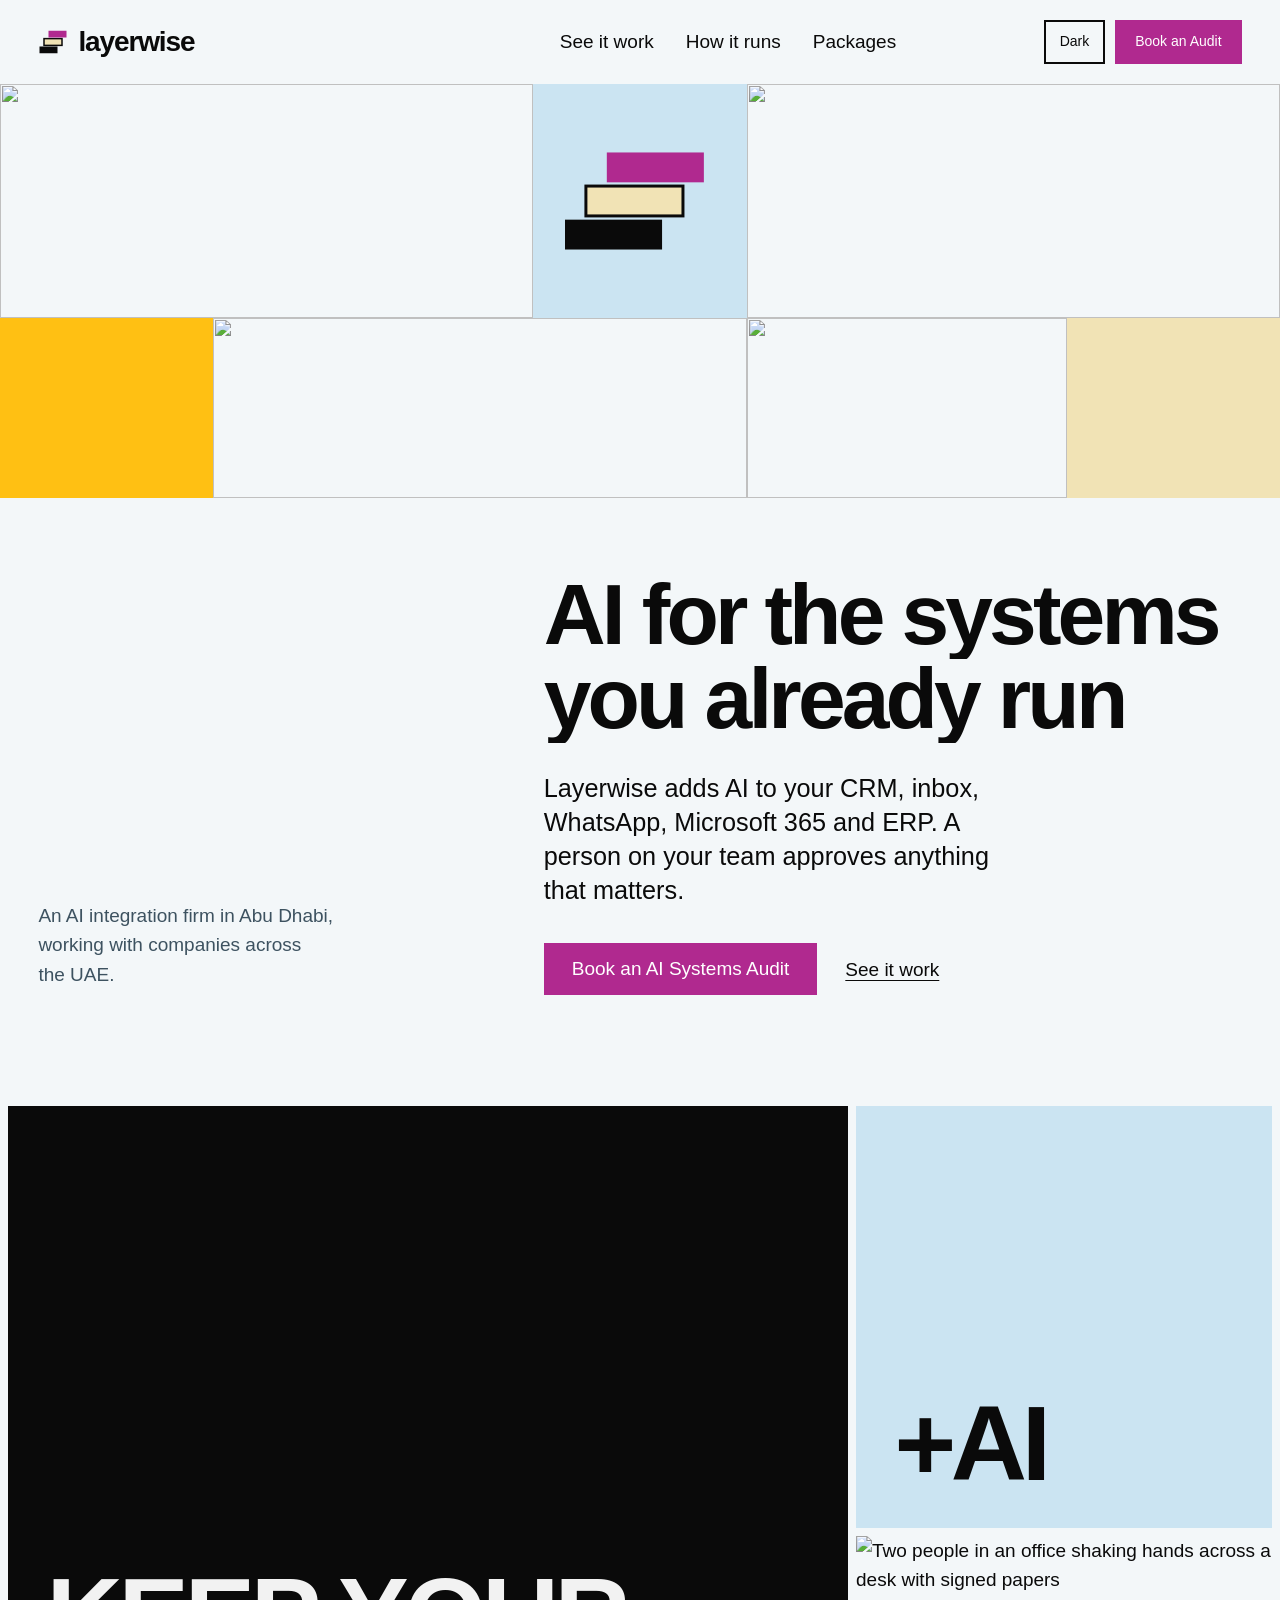
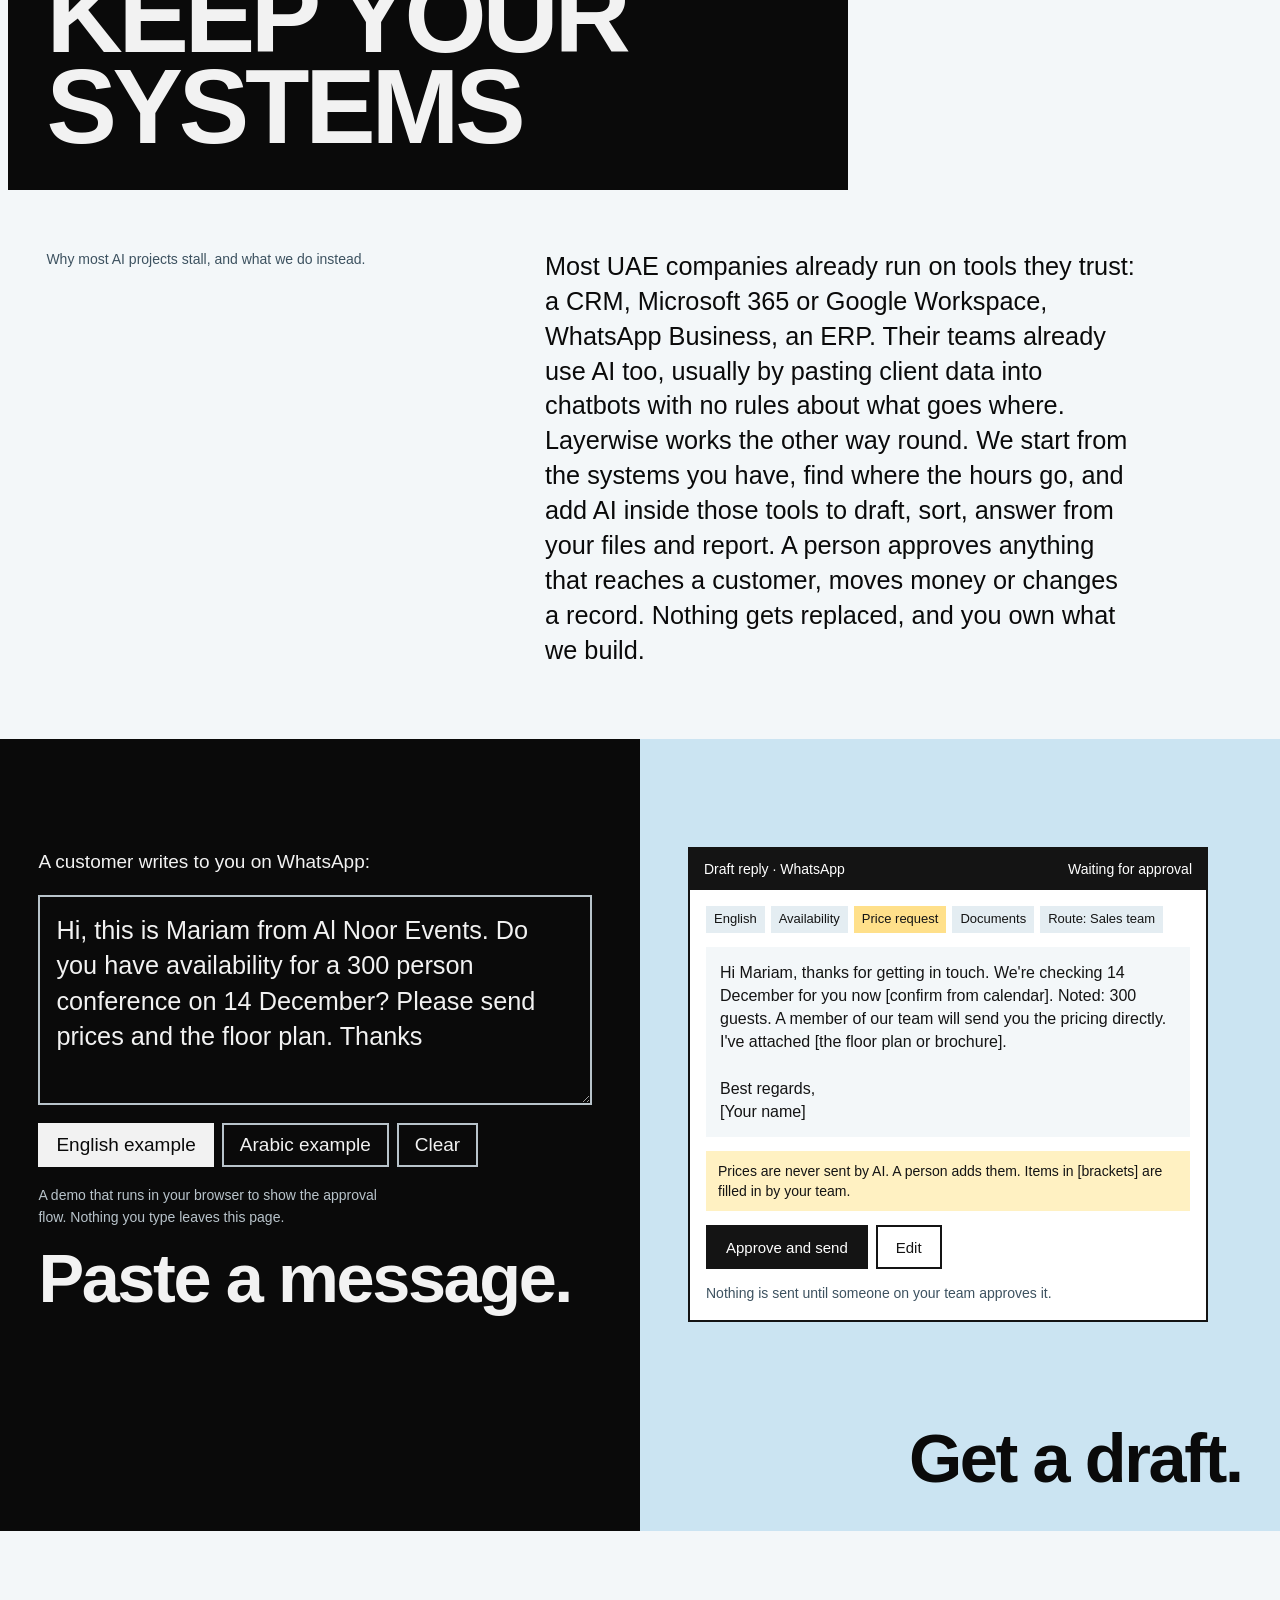
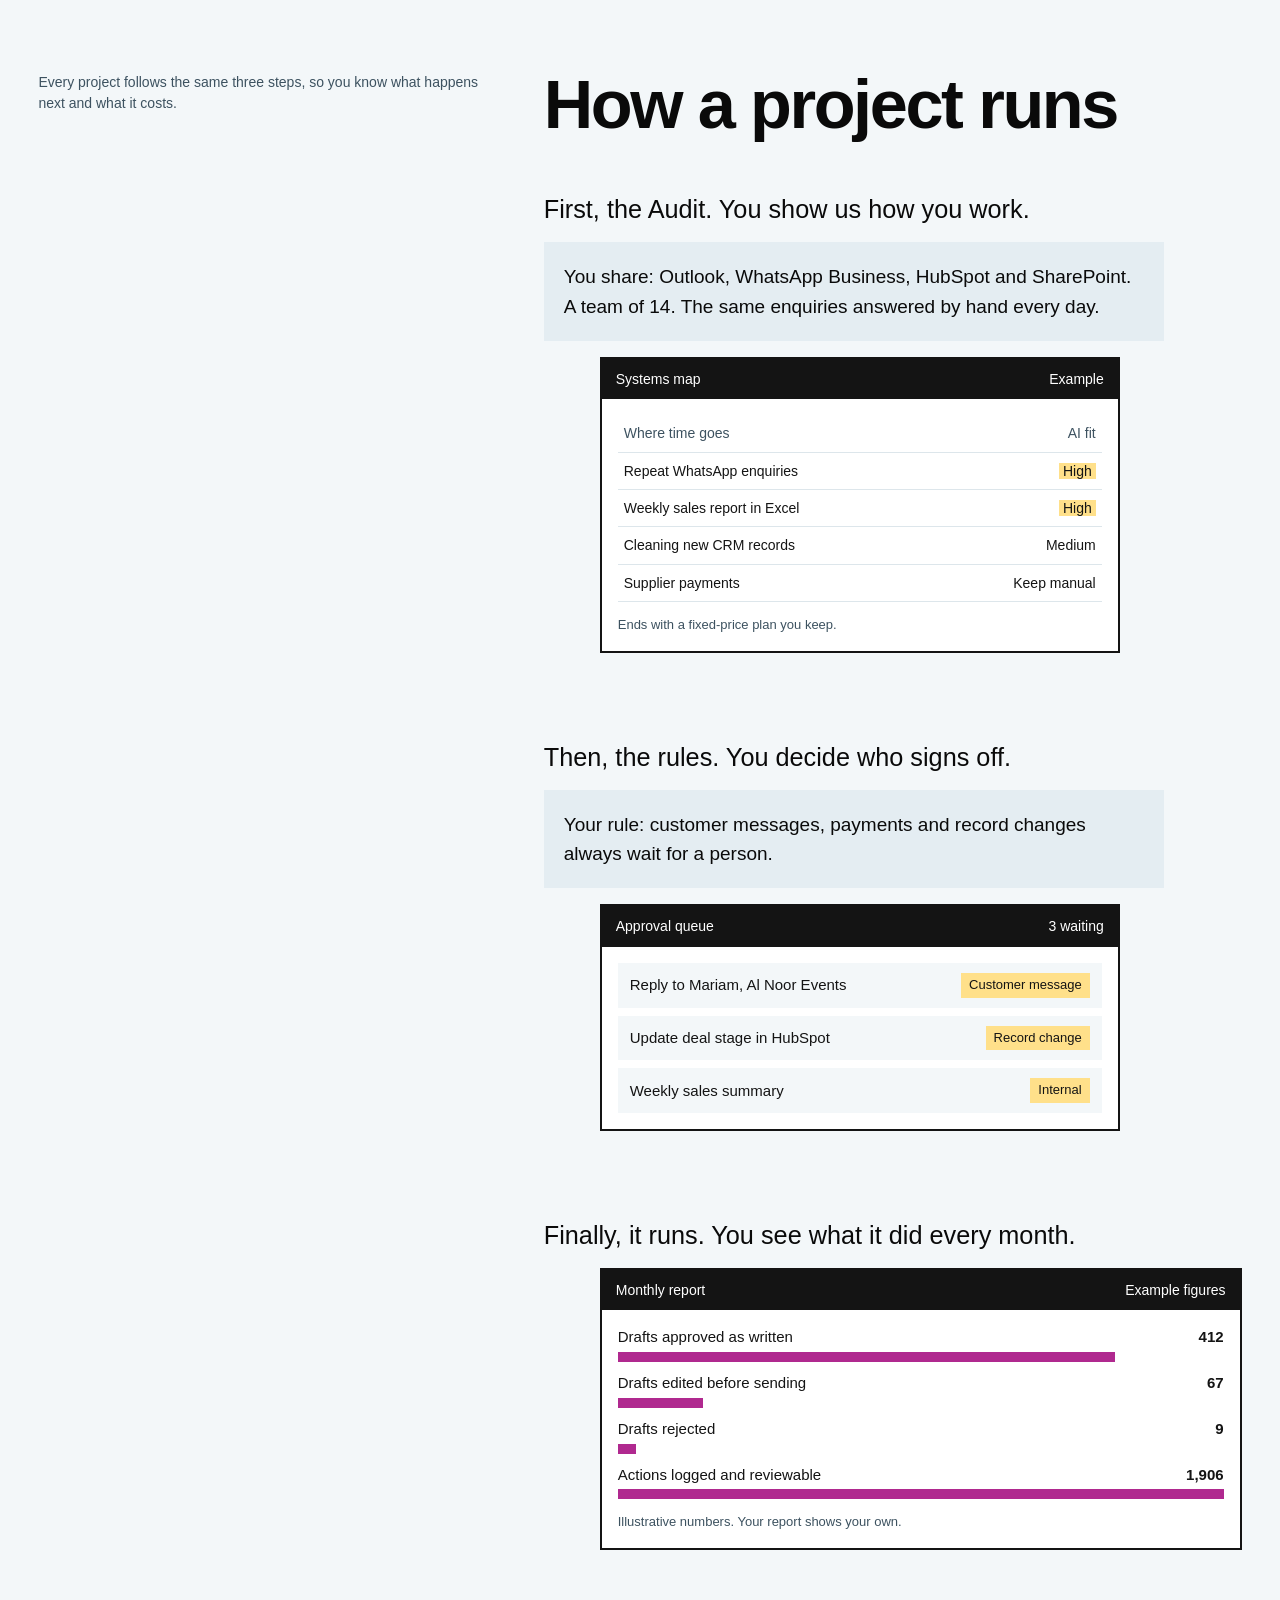
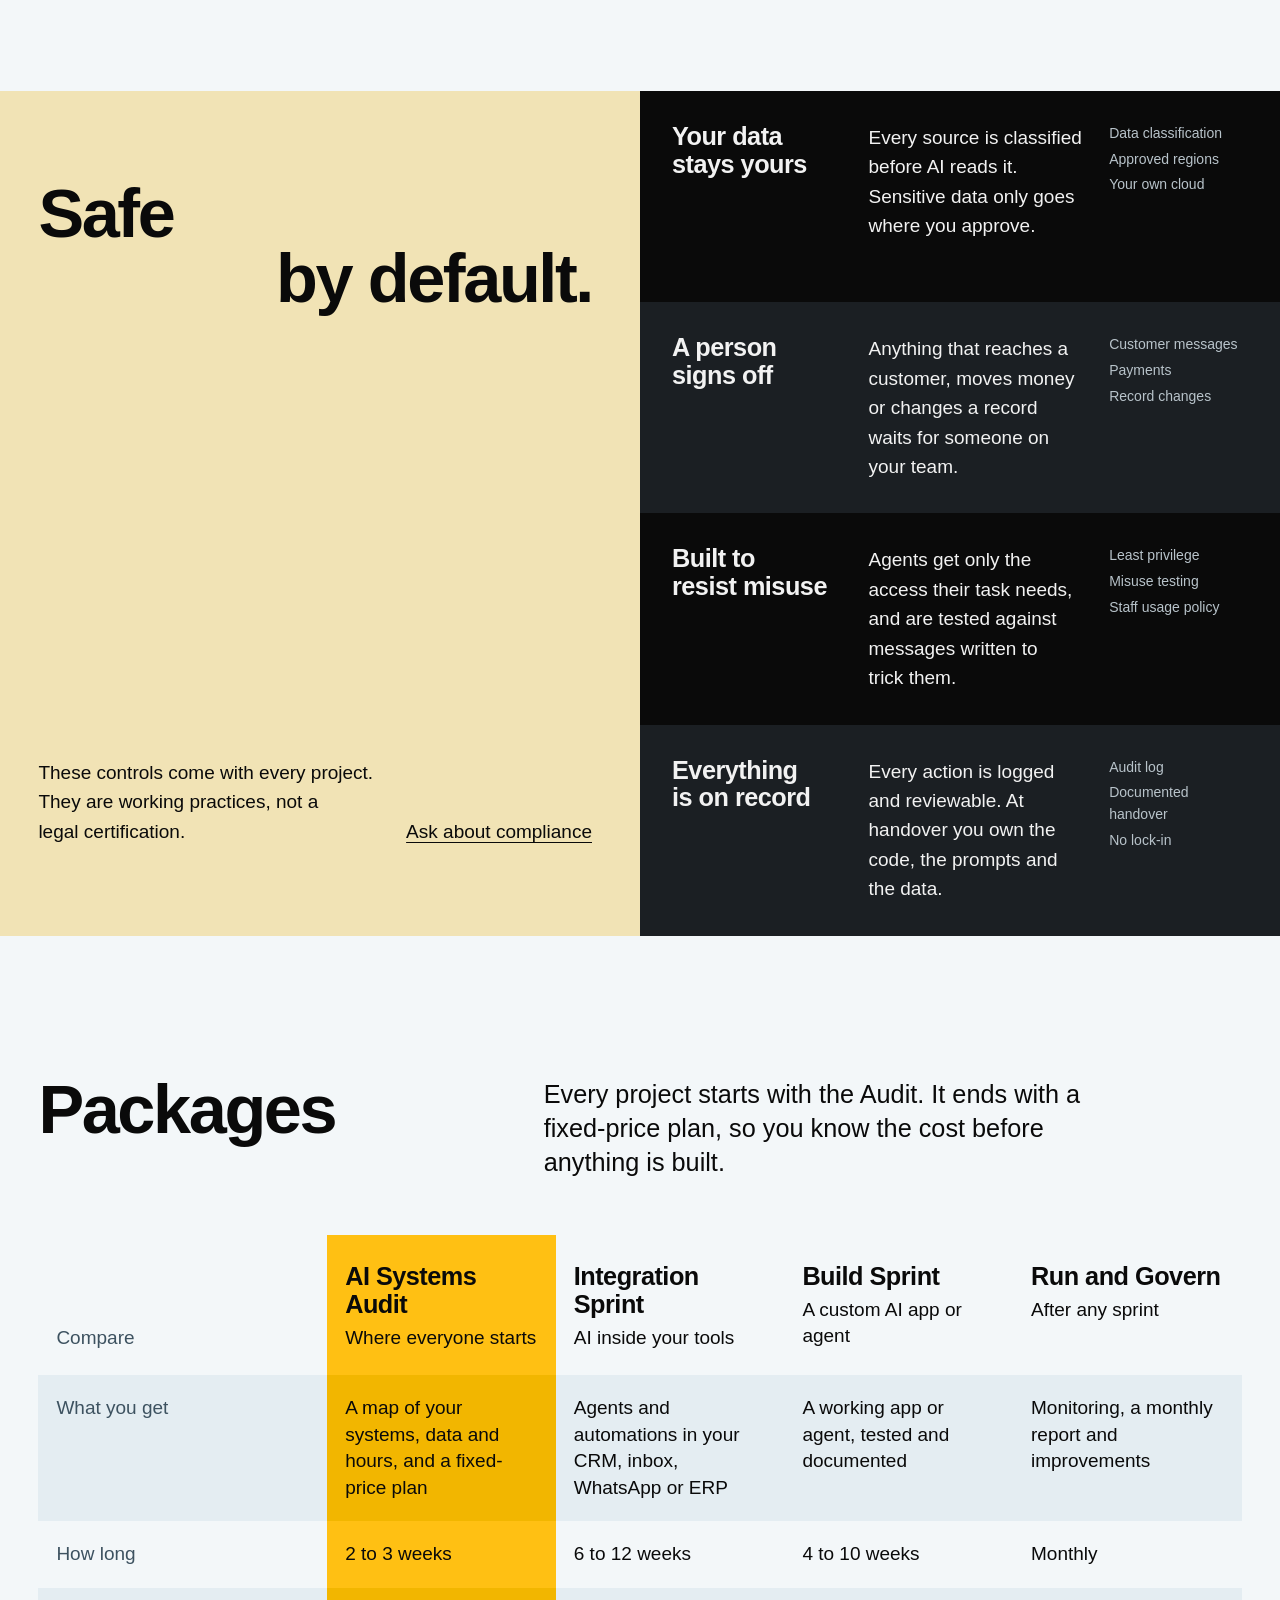
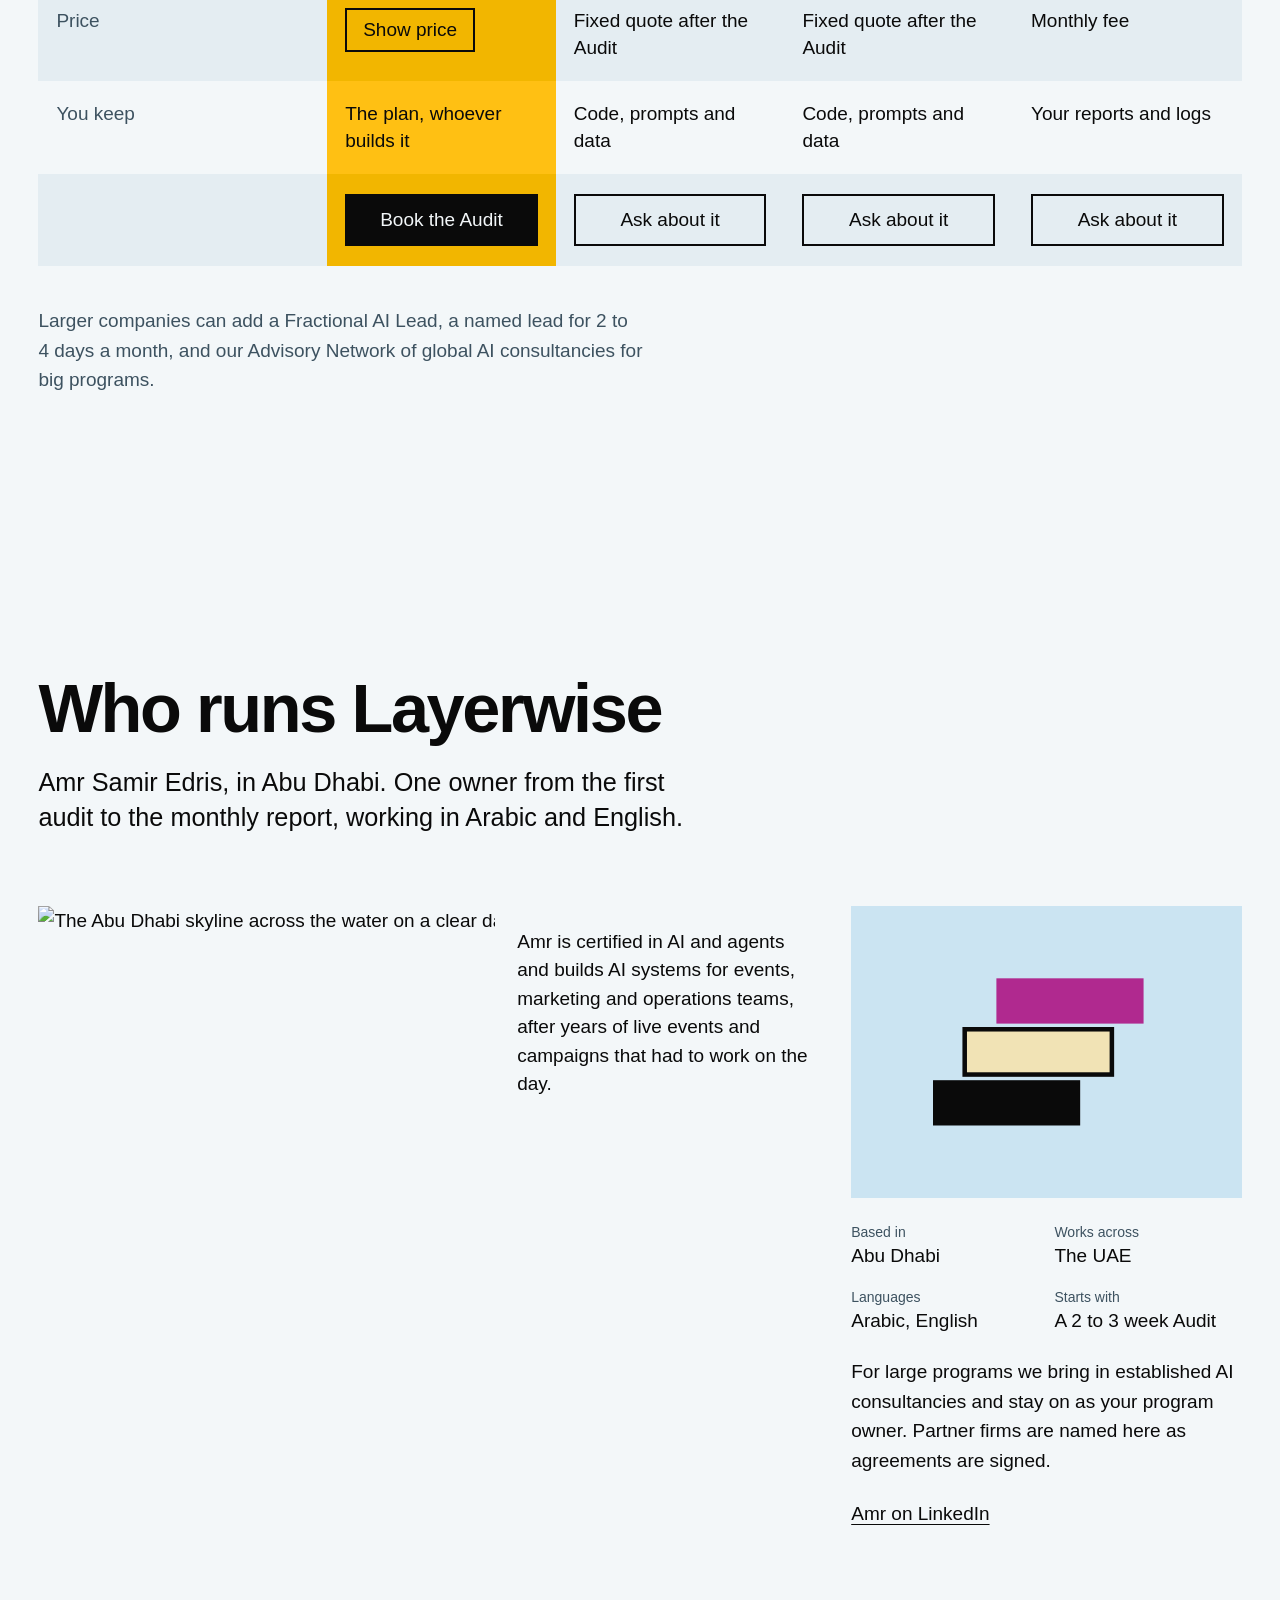
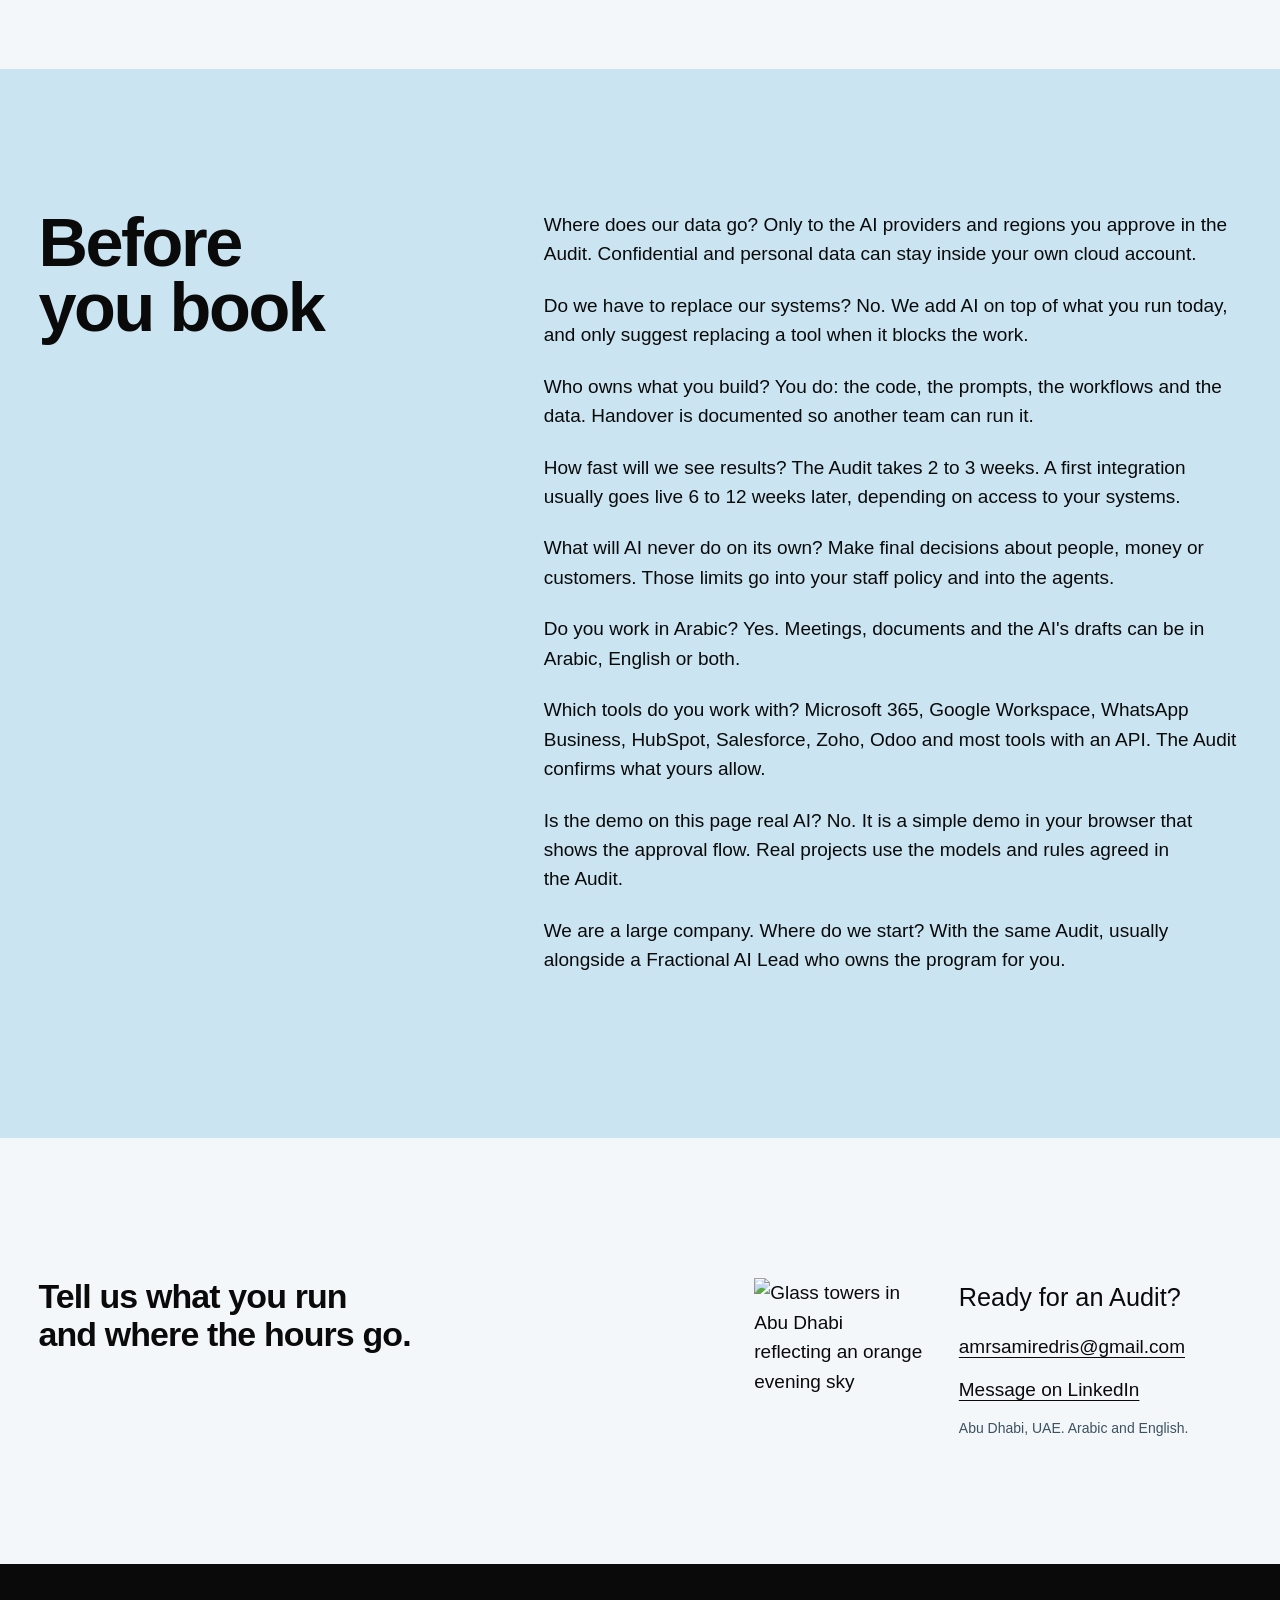
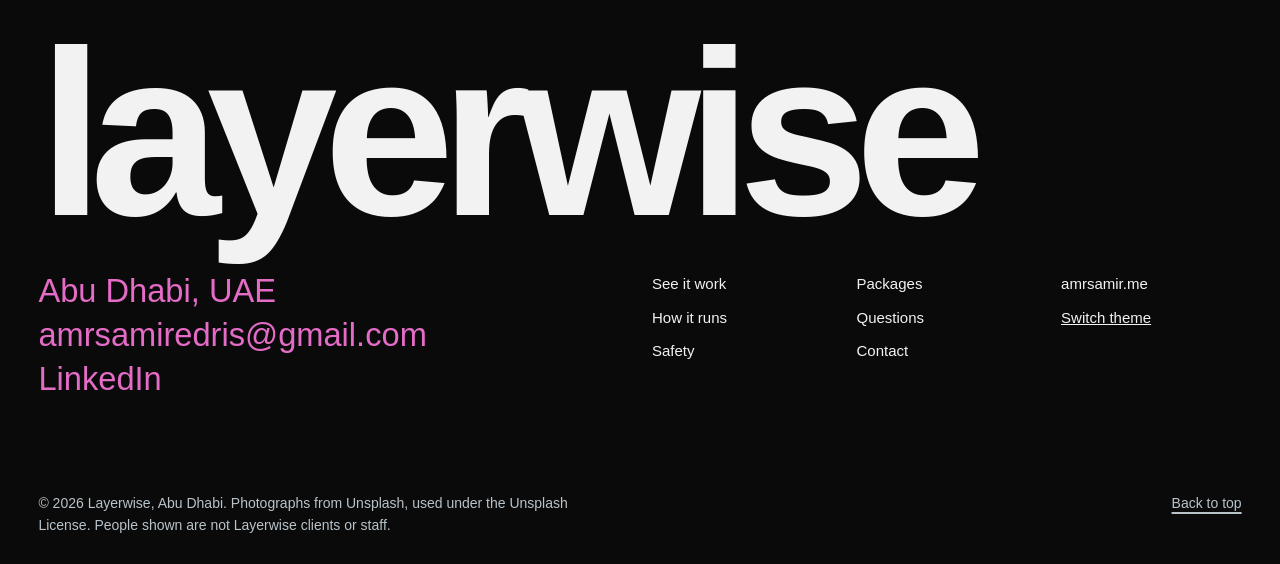
==== commit 13bb2f35: "Redesign: editorial layout, phone-first, live approval demo - New layout on one column line; solid c" ====
--- a/index.html
+++ b/index.html
@@ -4,539 +4,607 @@
 <meta charset="utf-8">
 <meta name="viewport" content="width=device-width,initial-scale=1,viewport-fit=cover">
 <title>Layerwise · AI for the systems you already run</title>
-<meta name="description" content="Layerwise adds AI to the CRM, inbox, WhatsApp, Microsoft 365 and ERP that UAE companies already run, with human approval and logs built in. Abu Dhabi.">
+<meta name="description" content="Layerwise adds AI to the CRM, inbox, WhatsApp, Microsoft 365 and ERP that UAE companies already run, with a person approving what matters. Abu Dhabi.">
+<meta name="theme-color" content="#f3f7f9">
+<link rel="icon" href="data:image/svg+xml,%3Csvg xmlns='http://www.w3.org/2000/svg' viewBox='0 0 40 40'%3E%3Crect width='40' height='40' fill='%23cbe4f2'/%3E%3Crect x='6' y='25' width='22' height='7' fill='%230a0a0a'/%3E%3Crect x='10' y='16.5' width='22' height='7' fill='%23f1e3b5'/%3E%3Crect x='14' y='8' width='22' height='7' fill='%23b0298f'/%3E%3C/svg%3E">
 <link rel="preconnect" href="https://api.fontshare.com">
 <link rel="preconnect" href="https://cdn.fontshare.com" crossorigin>
+<link rel="preconnect" href="https://images.unsplash.com">
 <link href="https://api.fontshare.com/v2/css?f[]=cabinet-grotesk@400,500,800&display=swap" rel="stylesheet">
 <style>
-/* Colour chapters: each section is one flat field, butted edge to edge, read top to bottom like the layers of a company's stack. One face, square corners, one 12-col grid. */
+/* The printed annual: one column line at 42% organises every page; text pages on paper alternate with full-bleed colour pages; square corners, one face. */
 :root{
-  --sky:#cbe4f2;--sky-ink:#0a0a0a;--sky-soft:#3d5865;
-  --sand:#f1e3b5;--sand-ink:#0a0a0a;--sand-2:#e9d79c;--sand-3:#e0c982;
+  --paper:#f3f7f9;--paper-2:#e4edf2;--ink:#0a0a0a;--soft:#3d5260;
+  --sky:#cbe4f2;--sky-ink:#0a0a0a;
+  --sand:#f1e3b5;--sand-2:#e9d79f;--sand-ink:#0a0a0a;
   --sun:#ffc013;--sun-ink:#0a0a0a;
-  --night:#0a0a0a;--night-ink:#f2f2f2;--night-soft:#c9c9c9;
-  --accent:#b0298f;--accent-ink:#ffffff;--accent-2:#9a2079;
-  --face:"Cabinet Grotesk","Arial Narrow",Arial,sans-serif;
-  --step-small:clamp(0.8125rem,0.79rem + 0.1vw,0.875rem);
-  --step-body:clamp(1.0625rem,1rem + 0.25vw,1.1875rem);
-  --step-lead:clamp(1.25rem,1.1rem + 0.7vw,1.625rem);
-  --step-head:clamp(2.5rem,1.2rem + 5vw,5.5rem);
-  --step-display:clamp(3rem,5.2vw,6rem);
-  --m:clamp(16px,2.4vw,32px);
-  --ease:cubic-bezier(.2,.7,.1,1);
+  --strong:#0a0a0a;--strong-2:#1b1f23;--strong-ink:#f2f2f2;--strong-soft:#b8c3ca;
+  --accent:#b0298f;--accent-hover:#931f77;--on-accent:#ffffff;
+  --face:"Cabinet Grotesk","Helvetica Neue",Arial,sans-serif;
+  --s-small:0.875rem;
+  --s-body:clamp(1.0625rem,1rem + 0.25vw,1.1875rem);
+  --s-lead:clamp(1.25rem,1.1rem + 0.6vw,1.625rem);
+  --s-head:clamp(2.25rem,1.4rem + 3.6vw,4.5rem);
+  --s-display:clamp(2.6rem,1.2rem + 5.2vw,6.25rem);
+  --m:clamp(16px,3vw,48px);
+  --axis:42%;
+  --ease:cubic-bezier(.2,.75,.1,1);
 }
 :root[data-theme="dark"]{
-  --sky:#0d2433;--sky-ink:#e6f1f7;--sky-soft:#a9c3d2;
-  --sand:#262012;--sand-ink:#f3e9cc;--sand-2:#332b18;--sand-3:#40361f;
+  --paper:#0d1317;--paper-2:#17222a;--ink:#eaf0f3;--soft:#a7b6bf;
+  --sky:#15323f;--sky-ink:#eaf0f3;
+  --sand:#29230f;--sand-2:#342c16;--sand-ink:#f3e9cc;
   --sun:#e0a800;--sun-ink:#0a0a0a;
-  --night:#ece6d6;--night-ink:#0a0a0a;--night-soft:#3a3a3a;
-  --accent:#e05bbf;--accent-ink:#1a0014;--accent-2:#c94aa9;
+  --strong:#e2e9ed;--strong-2:#d0dbe1;--strong-ink:#0a0a0a;--strong-soft:#3a4850;
+  --accent:#e05bbf;--accent-hover:#ec7fd0;--on-accent:#1a0014;
   color-scheme:dark;
 }
-*{box-sizing:border-box}
-html{scroll-behavior:smooth;-webkit-text-size-adjust:100%}
-body{margin:0;overflow-x:clip;background:var(--sky);color:var(--sky-ink);font-family:var(--face);font-size:var(--step-body);line-height:1.5;-webkit-font-smoothing:antialiased;transition:background-color .3s}
-img{max-width:100%;display:block}
-h1,h2,h3,p,dl,dd,ul,ol,figure{margin:0}
+*,*::before,*::after{box-sizing:border-box}
+html{-webkit-text-size-adjust:100%;overflow-x:clip}
+body{margin:0;overflow-x:clip;background:var(--paper);color:var(--ink);font-family:var(--face);font-size:var(--s-body);line-height:1.55;-webkit-font-smoothing:antialiased;text-rendering:optimizeLegibility}
+img{display:block;max-width:100%;height:auto}
+h1,h2,h3,p,ul,ol,dl,dd,figure,blockquote{margin:0}
 ul,ol{padding:0;list-style:none}
-a{color:inherit}
-:focus-visible{outline:3px solid currentColor;outline-offset:3px}
-::selection{background:var(--accent);color:var(--accent-ink)}
-.wrap{width:100%;max-width:1440px;margin:0 auto;padding-left:max(var(--m),env(safe-area-inset-left,0px));padding-right:max(var(--m),env(safe-area-inset-right,0px))}
-.grid{display:grid;grid-template-columns:repeat(12,minmax(0,1fr));column-gap:clamp(12px,1.6vw,24px)}
-h1,h2,h3{font-weight:800;letter-spacing:-0.035em;line-height:0.9;text-wrap:balance}
-h2{font-size:var(--step-head)}
-.field{position:relative;min-height:90svh;padding-block:clamp(72px,10vw,160px)}
-.f-sky{background:var(--sky);color:var(--sky-ink)}
-.f-sand{background:var(--sand);color:var(--sand-ink)}
-.f-sun{background:var(--sun);color:var(--sun-ink)}
-.f-night{background:var(--night);color:var(--night-ink)}
-.f-accent{background:var(--accent);color:var(--accent-ink)}
-
-/* buttons: one shape, square */
-.btn{display:inline-flex;align-items:center;justify-content:center;gap:.5em;min-height:56px;padding:0 28px;border:0;border-radius:0;font:500 var(--step-body)/1 var(--face);text-decoration:none;cursor:pointer;transition:transform .15s var(--ease),background-color .2s}
+a{color:inherit;text-underline-offset:4px;text-decoration-thickness:2px}
+button{font:inherit;color:inherit}
+:focus-visible{outline:3px solid var(--accent);outline-offset:3px}
+::selection{background:var(--accent);color:var(--on-accent)}
+.wrap{width:100%;max-width:1440px;margin-inline:auto;padding-left:max(var(--m),env(safe-area-inset-left,0px));padding-right:max(var(--m),env(safe-area-inset-right,0px))}
+.page{padding-block:clamp(72px,11vw,168px)}
+h1,h2,h3{font-weight:800;letter-spacing:-0.035em;line-height:.95;text-wrap:balance}
+h2{font-size:var(--s-head)}
+p{text-wrap:pretty}
+.soft{color:var(--soft)}
+.small{font-size:var(--s-small);line-height:1.5}
+.lead{font-size:var(--s-lead);line-height:1.35;font-weight:500}
+/* the column line */
+.ax{display:grid;gap:28px}
+@media (min-width:900px){.ax{grid-template-columns:minmax(0,var(--axis)) minmax(0,1fr);column-gap:0}.ax>.side{padding-right:48px}.ax>.main{grid-column:2}}
+
+/* buttons: one shape, square, 52px */
+.btn{display:inline-flex;align-items:center;justify-content:center;min-height:52px;padding:0 26px;border:2px solid transparent;border-radius:0;font-weight:500;font-size:var(--s-body);line-height:1.1;text-align:center;text-decoration:none;cursor:pointer;transition:transform .15s var(--ease),background-color .2s,color .2s}
 .btn:hover{transform:translateY(-2px)}
-.btn:active{transform:translateY(1px) scale(.98)}
-.btn-ink{background:var(--sky-ink);color:var(--sky)}
-.btn-night{background:var(--night);color:var(--night-ink)}
-.btn-accent{background:var(--accent-ink);color:var(--accent)}
-.link{text-decoration:underline;text-decoration-thickness:2px;text-underline-offset:5px;transition:text-underline-offset .2s}
-.link:hover{text-underline-offset:8px}
-
-/* nav */
-.nav{position:absolute;inset:0 0 auto;z-index:5;padding-top:max(20px,env(safe-area-inset-top,0px))}
-.nav .wrap{display:flex;align-items:center;justify-content:space-between;gap:16px}
-.word{display:inline-flex;align-items:center;gap:10px;font-weight:800;font-size:32px;letter-spacing:-0.04em;line-height:1;text-decoration:none}
-.word svg{width:34px;height:34px;flex:none}
-.nav ul{display:flex;align-items:center;gap:clamp(14px,2.2vw,32px);font-size:var(--step-body);font-weight:500}
-.nav a{text-decoration:none}
-.nav a:hover{text-decoration:underline;text-underline-offset:5px;text-decoration-thickness:2px}
-.theme{font:500 var(--step-small)/1 var(--face);background:var(--sky-ink);color:var(--sky);border:0;border-radius:0;height:40px;padding:0 14px;cursor:pointer}
-.nav .opt{display:none}
-@media (min-width:760px){.nav .opt{display:list-item}}
-
-/* hero */
-.hero{position:relative;min-height:100svh;overflow:hidden;display:flex;align-items:center;padding-block:120px 80px}
-.hero .grid{position:relative;z-index:2;width:100%}
-.hero-copy{grid-column:1 / span 7;display:grid;gap:32px;padding-left:4vw}
-.hero h1{font-size:var(--step-display)}
-.hero .lead{font-size:var(--step-lead);line-height:1.35;max-width:30ch;font-weight:500}
-.hero .row{display:flex;flex-wrap:wrap;align-items:center;gap:16px 24px}
-.hero .note{font-size:var(--step-small);color:var(--sky-soft);max-width:28ch}
-.slabs{position:absolute;z-index:1;width:min(120vh,1300px);left:60%;top:50%;transform:translateY(-46%)}
-.slabs rect{transition:transform 1.2s var(--ease)}
-.s-top{fill:var(--accent)}.s-mid{fill:var(--sand)}.s-low{fill:var(--sky-ink)}
-@media (max-width:759px){
-  .hero{align-items:flex-start;padding-top:15svh;min-height:100svh}
-  .hero-copy{grid-column:1 / -1;padding-left:0;gap:20px}
-  .hero h1{font-size:9.2vw}
-  .hero .lead{font-size:var(--step-body)}
-  .slabs{width:130vw;left:50%;top:auto;bottom:-14svh;transform:translateX(-46%)}
-}
-
-/* intro */
-.intro .grid{align-items:end;row-gap:48px}
-.intro-text{grid-column:1 / span 6;display:grid;gap:40px}
-.statement{font-size:clamp(1.5rem,1rem + 1.6vw,2.25rem);line-height:1.2;font-weight:500;max-width:30ch}
-.intro figure{grid-column:8 / -1}
-.intro figure img{width:100%;aspect-ratio:4/5;object-fit:cover}
-.cap{font-size:var(--step-small);margin-top:12px}
-@media (max-width:759px){.intro-text,.intro figure{grid-column:1 / -1}}
-
-/* plan (live) */
-.plan{padding-block:0;min-height:auto}
-.plan .grid{align-items:start}
-.plan-out{grid-column:1 / span 6;position:sticky;top:0;height:100svh;background:var(--sun);color:var(--sun-ink);display:flex;align-items:center;justify-content:center;margin-left:calc(-1 * max(var(--m),env(safe-area-inset-left,0px)));padding:32px}
-.plan-in{grid-column:8 / -1;padding-block:72px 18vh;display:grid;gap:50vh}
-.plan-in > h2{margin-bottom:-38vh}
-.block{display:grid;gap:16px;max-width:44ch}
-.block h3{font-size:clamp(1.6rem,1.2rem + 1vw,2rem);line-height:1.05;letter-spacing:-0.02em}
-.choices{display:flex;flex-wrap:wrap;gap:8px;margin-top:8px}
-.choice{font:500 1rem/1 var(--face);min-height:44px;padding:0 16px;border:2px solid var(--sky-ink);background:transparent;color:var(--sky-ink);border-radius:0;cursor:pointer;transition:background-color .15s,color .15s,transform .1s}
-.choice:hover{transform:translateY(-1px)}
-.choice[aria-pressed="true"]{background:var(--sky-ink);color:var(--sky)}
-.switch{display:flex;align-items:center;gap:14px;font-weight:500;cursor:pointer;margin-top:8px}
-.switch input{appearance:none;width:56px;height:30px;background:transparent;border:2px solid var(--sky-ink);position:relative;cursor:pointer;flex:none;margin:0}
-.switch input::after{content:"";position:absolute;top:3px;left:3px;width:20px;height:20px;background:var(--sky-ink);transition:transform .2s var(--ease)}
-.switch input:checked{background:var(--sky-ink)}
-.switch input:checked::after{transform:translateX(26px);background:var(--sky)}
-/* the output card is a product fragment: its own borders allowed */
-.card-ui{width:min(440px,100%);background:#ffffff;color:#141414;border:2px solid #141414;padding:24px;display:grid;gap:18px;font-size:15px;line-height:1.4}
-.card-ui header{display:flex;justify-content:space-between;align-items:baseline;gap:12px}
-.card-ui header b{font-size:var(--step-lead);font-weight:800;letter-spacing:-0.02em}
-.card-ui header span{font-size:13px}
-.card-ui h4{margin:0 0 8px;font-size:13px;font-weight:800}
-.card-ui .tags{display:flex;flex-wrap:wrap;gap:6px}
-.card-ui .tags span{background:#cbe4f2;padding:4px 8px;font-weight:500;font-size:13px}
-.card-ui ul{display:grid;gap:4px}
-.card-ui ul li{padding:6px 8px;background:#f3eedd}
-.card-ui .ctl li::before{content:"";display:inline-block;width:9px;height:9px;background:#b0298f;margin-right:8px;vertical-align:1px}
-.card-ui .warn{background:#ffe7a3;padding:8px 10px}
-.card-ui .next{background:#141414;color:#ffffff;padding:12px 14px;font-weight:500}
-.card-ui .empty{color:#555}
+.btn:active{transform:translateY(1px)}
+.btn-accent{background:var(--accent);color:var(--on-accent)}
+.btn-accent:hover{background:var(--accent-hover)}
+.btn-ink{background:var(--ink);color:var(--paper)}
+.btn-line{border-color:currentColor;background:transparent}
+.btn-line:hover{background:var(--ink);color:var(--paper)}
+.link{font-weight:500;text-decoration:underline;transition:text-underline-offset .2s}
+.link:hover{text-underline-offset:7px}
+
+/* top row */
+.top{padding-top:max(20px,env(safe-area-inset-top,0px));padding-bottom:20px;position:relative;z-index:20}
+.top .wrap{display:flex;align-items:center;gap:16px}
+.word{display:inline-flex;align-items:center;gap:10px;font-weight:800;font-size:28px;letter-spacing:-0.04em;line-height:1;text-decoration:none;flex:none}
+.word svg{width:30px;height:30px;flex:none}
+.top nav{display:none}
+.top .right{margin-left:auto;display:flex;align-items:center;gap:10px}
+.theme{min-height:44px;padding:0 14px;border:2px solid var(--ink);background:transparent;cursor:pointer;font-weight:500;font-size:var(--s-small)}
+.theme:hover{background:var(--ink);color:var(--paper)}
+.top .btn{min-height:44px;padding:0 18px;font-size:var(--s-small)}
+.menu{position:relative}
+.menu summary{list-style:none;cursor:pointer;min-height:44px;display:flex;align-items:center;padding:0 14px;font-weight:500;font-size:var(--s-small);border:2px solid var(--ink)}
+.menu summary::-webkit-details-marker{display:none}
+.menu[open] summary{background:var(--ink);color:var(--paper)}
+.menu ul{position:absolute;right:0;top:calc(100% + 8px);background:var(--paper-2);color:var(--ink);min-width:220px;padding:8px;display:grid;border:2px solid var(--ink)}
+.menu a{display:block;padding:12px 14px;text-decoration:none;font-weight:500}
+.menu a:hover{background:var(--paper)}
+@media (min-width:900px){
+  .top .wrap{display:grid;grid-template-columns:minmax(0,var(--axis)) minmax(0,1fr);align-items:center}
+  .top nav{display:flex;gap:32px;font-weight:500}
+  .top nav a{text-decoration:none}.top nav a:hover{text-decoration:underline}
+  .top .main{display:flex;align-items:center;gap:24px}
+  .menu{display:none}
+}
+.hide-sm{display:none}
+@media (min-width:640px){.hide-sm{display:inline-flex}}
+
+/* masthead mosaic: photos and flat tiles butted together */
+.mast{display:grid;grid-template-columns:repeat(12,minmax(0,1fr));grid-template-rows:minmax(180px,26svh) minmax(140px,20svh);max-height:560px}
+.mast>*{min-width:0;min-height:0;overflow:hidden;position:relative}
+.mast img{width:100%;height:100%;object-fit:cover}
+.mast .m1{grid-column:1/6;grid-row:1}
+.mast .m2{grid-column:6/8;grid-row:1;background:var(--sky);display:flex;align-items:center;justify-content:center}
+.mast .m3{grid-column:8/13;grid-row:1}
+.mast .m4{grid-column:1/3;grid-row:2;background:var(--sun)}
+.mast .m5{grid-column:3/8;grid-row:2}
+.mast .m6{grid-column:8/11;grid-row:2}
+.mast .m7{grid-column:11/13;grid-row:2;background:var(--sand)}
+.mast .m2 svg{width:70%;max-width:180px;height:auto}
+@media (max-width:719px){
+  .mast{grid-template-columns:1fr 1fr;grid-template-rows:auto auto;max-height:none}
+  .mast .m1{grid-column:1/3;grid-row:1;aspect-ratio:16/10}
+  .mast .m2{grid-column:1;grid-row:2;aspect-ratio:1}
+  .mast .m6{grid-column:2;grid-row:2;aspect-ratio:1}
+  .mast .m3,.mast .m4,.mast .m5,.mast .m7{display:none}
+}
+.hero-text{padding-block:clamp(36px,6vw,88px) clamp(64px,8vw,120px)}
+.hero h1{font-size:var(--s-display);line-height:.92;letter-spacing:-0.045em}
+.hero h1 .ln{display:block;overflow:hidden;padding-bottom:.06em}
+.hero h1 .ln>span{display:block}
+@media (min-width:520px){.hero h1 .ln>span{white-space:nowrap}}
+.hero .stand{margin-top:28px;max-width:34ch}
+.hero .acts{margin-top:36px;display:flex;flex-wrap:wrap;align-items:center;gap:14px 28px}
+.hero .side p{max-width:30ch}
+@media (min-width:900px){.hero .side{align-self:end;padding-bottom:6px}}
+@media (max-width:899px){.hero .side{order:2}}
+
+/* intro: statement tiles */
+.board{display:grid;grid-template-columns:repeat(12,minmax(0,1fr));gap:8px;padding:8px}
+.board>*{min-width:0;overflow:hidden;position:relative}
+.t-a{grid-column:1/9;grid-row:1/3;background:var(--strong);color:var(--strong-ink);min-height:76svh;max-height:760px;display:flex;align-items:flex-end;padding:clamp(20px,3vw,40px)}
+.t-a h2{font-size:clamp(3rem,1rem + 7vw,8.25rem);line-height:.86;text-transform:uppercase;letter-spacing:-0.04em}
+.t-b{grid-column:9/13;grid-row:1;background:var(--sky);color:var(--sky-ink);display:flex;align-items:flex-end;padding:clamp(20px,3vw,40px)}
+.t-b p{font-weight:800;font-size:clamp(3rem,1rem + 7vw,8.25rem);line-height:.86;letter-spacing:-0.05em}
+.t-c{grid-column:9/13;grid-row:2}
+.t-c img{width:100%;height:100%;object-fit:cover;position:absolute;inset:0}
+.t-d{grid-column:1/13;padding:clamp(28px,4vw,56px) clamp(20px,3vw,40px) clamp(40px,5vw,72px)}
+.t-d .ax{align-items:start}
+.t-d .main p{font-size:var(--s-lead);line-height:1.38;max-width:42ch}
+@media (max-width:719px){
+  .board{grid-template-columns:1fr 1fr;gap:6px;padding:6px}
+  .t-a{grid-column:1/3;grid-row:auto;min-height:46svh}
+  .t-a h2{font-size:15vw}
+  .t-b{grid-column:1;grid-row:auto;aspect-ratio:1;padding:16px}
+  .t-b p{font-size:17vw}
+  .t-c{grid-column:2;grid-row:auto;aspect-ratio:1}
+  .t-d{grid-column:1/3;padding:24px 14px 40px}
+  .t-d .main p{font-size:var(--s-body);line-height:1.55}
+}
+
+/* showcase: input half, output half (the live demo) */
+.demo{display:grid;grid-template-columns:1fr}
+.demo>div{min-width:0}
+.d-in{background:var(--strong);color:var(--strong-ink);padding:clamp(40px,6vw,96px) max(var(--m),env(safe-area-inset-left,0px)) 32px;display:flex;flex-direction:column;gap:20px}
+.d-out{background:var(--sky);color:var(--sky-ink);padding:28px max(var(--m),env(safe-area-inset-right,0px)) clamp(48px,6vw,96px);display:flex;flex-direction:column;gap:24px}
+.d-in .h,.d-out .h{font-size:var(--s-head);font-weight:800;letter-spacing:-0.035em;line-height:.95}
+.d-in .h{margin-bottom:8px}
+.d-in label{font-weight:500}
+.d-in textarea{width:100%;min-height:210px;resize:vertical;background:transparent;color:var(--strong-ink);border:2px solid var(--strong-soft);border-radius:0;padding:16px;font:400 var(--s-lead)/1.4 var(--face)}
+.d-in textarea:focus{outline:none;border-color:var(--strong-ink)}
+.d-in .samples{display:flex;flex-wrap:wrap;gap:8px}
+.chip{min-height:44px;padding:0 16px;background:transparent;border:2px solid var(--strong-soft);color:var(--strong-ink);cursor:pointer;font-weight:500;transition:background-color .15s,color .15s,border-color .15s}
+.chip:hover,.chip[aria-pressed="true"]{background:var(--strong-ink);color:var(--strong);border-color:var(--strong-ink)}
+.d-in .inner{display:flex;flex-direction:column;gap:18px}
+.d-in .note{color:var(--strong-soft);font-size:var(--s-small);max-width:44ch}
+@media (min-width:900px){
+  .demo{grid-template-columns:1fr 1fr;min-height:88svh}
+  .d-in{padding:12svh 48px 40px max(var(--m),env(safe-area-inset-left,0px))}
+  .d-out{padding:12svh max(var(--m),env(safe-area-inset-right,0px)) 40px 48px}
+  .d-in .h,.d-out .h{margin-top:auto}
+  .d-in .h{order:9}.d-out .h{order:9;text-align:right}
+  .d-in .inner{max-width:560px}
+}
+/* product fragments keep their own borders */
+.ui{background:#ffffff;color:#141414;border:2px solid #141414;font-size:15px;line-height:1.45;width:100%;max-width:520px}
+.ui .bar{display:flex;justify-content:space-between;gap:12px;background:#141414;color:#ffffff;padding:10px 14px;font-weight:500;font-size:14px}
+.ui .in{padding:16px;display:grid;gap:14px}
+.ui .tags{display:flex;flex-wrap:wrap;gap:6px}
+.ui .tags span{background:#e4edf2;padding:4px 8px;font-size:13px;font-weight:500}
+.ui .tags .warn{background:#ffe08a}
+.ui .draft{background:#f3f7f9;padding:14px;white-space:pre-wrap;font-size:16px;outline:none;min-height:96px}
+.ui .draft[contenteditable="true"]{outline:2px solid #b0298f;outline-offset:-2px}
+.ui .flag{background:#fff1c2;padding:10px 12px;font-size:14px}
+.ui .acts{display:flex;flex-wrap:wrap;gap:8px;align-items:center}
+.ui .acts button{min-height:44px;padding:0 18px;border:2px solid #141414;background:#fff;color:#141414;cursor:pointer;font-weight:500}
+.ui .acts .ok{background:#141414;color:#fff}
+.ui .acts button:hover{transform:translateY(-1px)}
+.ui .status{font-size:14px;color:#3d5260}
+.ui .status b{color:#1b6b34}
+.ui table{width:100%;border-collapse:collapse;font-size:14px}
+.ui th,.ui td{text-align:left;padding:8px 6px;border-bottom:1px solid #dde6eb}
+.ui th{font-weight:500;color:#3d5260}
+.ui td:last-child,.ui th:last-child{text-align:right}
+.ui .hi{background:#ffe08a;padding:0 4px}
+.ui .q{display:grid;gap:8px}
+.ui .q>div{background:#f3f7f9;padding:10px 12px;display:flex;justify-content:space-between;gap:12px;align-items:center;flex-wrap:wrap}
+.ui .q b{font-weight:500}
+.ui .q span{font-size:13px;background:#ffe08a;padding:3px 8px}
+.ui .rows{display:grid;gap:10px}
+.ui .rows .r{display:grid;grid-template-columns:1fr auto;gap:4px 12px;align-items:center}
+.ui .rows i{grid-column:1/3;display:block;height:10px;background:#b0298f}
+.ui .foot{font-size:13px;color:#3d5260}
+
+/* how it works: call and response */
+.calls{display:grid;gap:88px;max-width:620px}
+.call-step{display:grid;gap:16px}
+.call-step>p:first-child{font-size:var(--s-lead);font-weight:500;line-height:1.3}
+.call{background:var(--paper-2);padding:20px;font-size:var(--s-body)}
+.call b{font-weight:500}
+.resp{margin-left:56px}
+.call-step.last .resp{margin-right:0;max-width:760px;width:calc(100% - 56px)}
+.call-step.last .resp .ui{max-width:760px}
+@media (min-width:1200px){.call-step.last{max-width:none}.calls{max-width:none}.call-step{max-width:620px}.call-step.last{max-width:820px}}
+@media (max-width:719px){.calls{gap:56px}.resp{margin-left:0}.call-step.last .resp{width:100%}}
+.how h2{font-size:var(--s-head);margin-bottom:56px}
+
+/* safety: statement cell and dark rows */
+.safe{display:grid;grid-template-columns:1fr}
+.safe>div{min-width:0}
+.s-cell{background:var(--sand);color:var(--sand-ink);padding:clamp(56px,7vw,112px) max(var(--m),env(safe-area-inset-left,0px));display:flex;flex-direction:column;gap:32px}
+.s-cell h2 span{display:block}
+.s-cell h2 span:nth-child(2){text-align:right}
+.s-cell .base{margin-top:auto;display:flex;flex-wrap:wrap;justify-content:space-between;align-items:end;gap:20px}
+.s-cell .base p{max-width:32ch}
+.s-rows{display:grid}
+.s-row{padding:28px max(var(--m),env(safe-area-inset-right,0px)) 28px 28px;display:grid;gap:10px;background:var(--strong);color:var(--strong-ink)}
+.s-row:nth-child(even){background:var(--strong-2)}
+.s-row h3{font-size:var(--s-lead);letter-spacing:-0.02em;line-height:1.1}
+.s-row p{max-width:46ch}
+.s-row ul{display:flex;flex-wrap:wrap;gap:6px 0;color:var(--strong-soft);font-size:var(--s-small)}
+.s-row li:not(:last-child)::after{content:",\00a0"}
+@media (min-width:900px){
+  .safe{grid-template-columns:1fr 1fr;min-height:90svh}
+  .s-cell{padding-right:48px}
+  .s-rows{grid-template-rows:repeat(4,1fr)}
+  .s-row{grid-template-columns:4fr 5fr 3fr;align-items:start;gap:20px;padding:32px max(var(--m),env(safe-area-inset-right,0px)) 32px 32px}
+  .s-row ul{display:grid;gap:4px}
+  .s-row li:not(:last-child)::after{content:none}
+}
+@media (max-width:899px){.s-row{padding:28px max(var(--m),env(safe-area-inset-left,0px))}}
+
+/* pricing: the plans as a large table */
+.p-head{margin-bottom:56px}
+.p-head .lead{max-width:40ch}
+.plans{width:100%;border-collapse:collapse;table-layout:fixed}
+.plans th,.plans td{text-align:left;vertical-align:top;padding:20px 18px;font-size:var(--s-body);line-height:1.4}
+.plans thead th{padding-top:28px;padding-bottom:24px}
+.plans thead th:first-child{vertical-align:bottom}
+.plans thead h2{font-size:var(--s-head)}
+.plans .pn{display:block;font-size:var(--s-lead);font-weight:800;letter-spacing:-0.02em;line-height:1.1}
+.plans .pd{display:block;font-weight:400;font-size:var(--s-body);margin-top:6px}
+.plans tbody th{font-weight:500;color:var(--soft)}
+.plans tbody tr:nth-child(odd) td,.plans tbody tr:nth-child(odd) th{background:var(--paper-2)}
+.plans col.c0{width:24%}
+.plans .rec{background:var(--sun)!important;color:var(--sun-ink)}
+.plans tbody tr:nth-child(odd) .rec{background:#f2b600!important}
+:root[data-theme="dark"] .plans tbody tr:nth-child(odd) .rec{background:#cf9b00!important}
+.plans .btn{width:100%;padding:0 14px}
+.price-btn{min-height:44px;padding:0 16px;border:2px solid currentColor;background:transparent;cursor:pointer;font-weight:500}
+.price-btn:hover{background:var(--sun-ink);color:var(--sun)}
+.price-val{font-size:var(--s-lead);font-weight:800;letter-spacing:-0.02em;line-height:1.1}
+.price-val[hidden]{display:none}
+.price-val:not([hidden]){animation:rise .45s var(--ease)}
+@keyframes rise{from{opacity:0;transform:translateY(10px)}}
+.plans-m{display:none}
+.after{margin-top:40px;max-width:60ch}
 @media (max-width:899px){
-  .plan .grid{display:block}
-  .plan-out{position:sticky;top:0;z-index:3;height:46svh;margin:0 calc(-1 * max(var(--m),env(safe-area-inset-left,0px)));padding:16px;align-items:flex-start;overflow:hidden}
-  .card-ui{box-shadow:none;font-size:14px;gap:12px;padding:16px}
-  .plan-in{padding-block:48px 64px;gap:56px}
-  .plan-in > h2{margin-bottom:0;font-size:10vw}
-  .block h3{font-size:var(--step-lead)}
-}
-
-/* how */
-.how .grid{row-gap:32px}
-.how h2{grid-column:1 / span 7;grid-row:1;align-self:start}
-.tiles{grid-column:1 / -1;grid-row:1;display:grid;grid-template-columns:repeat(12,minmax(0,1fr));column-gap:10px;align-items:end;min-height:72vh}
-.tile{position:relative;overflow:hidden;display:flex;align-items:center;justify-content:center;padding:20px}
-.t1{grid-column:1 / span 3;height:30vh;background:var(--sky)}
-.t2{grid-column:4 / span 4;height:44vh;background:var(--sun)}
-.t3{grid-column:8 / span 5;height:62vh;background:var(--night)}
-.stages{grid-column:1 / -1;display:grid;grid-template-columns:repeat(12,minmax(0,1fr));column-gap:10px}
-.stage{display:grid;gap:6px;max-width:34ch}
-.stage:nth-child(1){grid-column:1 / span 3}.stage:nth-child(2){grid-column:4 / span 4}.stage:nth-child(3){grid-column:8 / span 5}
-.stage b{font-size:var(--step-lead);font-weight:500}
-/* mini interface fragments */
-.ui{background:#ffffff;color:#141414;border:2px solid #141414;font-size:13px;line-height:1.35;width:100%}
-.ui .bar{background:#141414;color:#ffffff;padding:6px 10px;font-weight:500}
-.ui .in{padding:10px;display:grid;gap:6px}
-.ui .r{display:flex;justify-content:space-between;gap:8px}
-.ui .hot{background:#ffc013;padding:0 4px}
-.ui .msg{background:#cbe4f2;padding:8px}
-.ui .acts{display:flex;gap:6px}
-.ui .acts span{padding:4px 8px;border:2px solid #141414;font-weight:500}
-.ui .acts .ok{background:#141414;color:#ffffff}
-.ui .bars{display:grid;gap:6px}
-.ui .bars i{display:block;height:12px;background:#b0298f}
-.u1{max-width:220px}.u2{max-width:300px}.u3{max-width:400px}
-@media (max-width:759px){
-  .how h2{grid-row:auto;grid-column:1 / -1;font-size:30px}
-  .tiles,.stages{display:contents}
-  .tile{grid-column:1 / -1!important;height:auto!important;min-height:34vw}
-  .t2{min-height:46vw}.t3{min-height:62vw}
-  .stage{grid-column:1 / -1!important;margin-bottom:12px}
-}
-
-/* safety: cards fold into spines */
-.safety{padding:0;min-height:auto}
-.deck-wrap{height:200svh;position:relative}
-.deck-stage{position:sticky;top:0;height:100svh;display:flex;flex-direction:column;justify-content:center;gap:40px;overflow:hidden}
-.deck-stage h2{font-size:clamp(48px,4.2vw,64px)}
-.deck{position:relative;height:360px;display:flex;gap:0}
-.dc{position:relative;flex:none;height:100%;overflow:hidden;color:var(--sand-ink);transition:width .5s var(--ease);cursor:pointer;border:0;text-align:left;font:inherit;padding:0}
-.dc:nth-child(3n+1){background:var(--sand)}.dc:nth-child(3n+2){background:var(--sand-2)}.dc:nth-child(3n){background:var(--sand-3)}
-.dc .body{position:absolute;inset:0;width:var(--cw,620px);padding:32px;display:flex;flex-direction:column;gap:14px}
-.dc h3{font-size:var(--step-lead);line-height:1.1;letter-spacing:-0.02em}
-.dc p{font-size:var(--step-body);max-width:44ch}
-.dc.spine .body{visibility:hidden}
-.dc .foot{margin-top:auto;display:flex;justify-content:space-between;gap:16px;font-size:var(--step-body)}
-.deck-after{display:flex;flex-wrap:wrap;justify-content:space-between;gap:12px 32px;font-size:var(--step-body)}
-.deck-after p{max-width:60ch}
+  .plans{display:none}
+  .plans-m{display:grid;gap:12px}
+  .pm{background:var(--paper-2);padding:24px 20px;display:grid;gap:16px}
+  .pm.rec{background:var(--sun);color:var(--sun-ink)}
+  .pm h3{font-size:clamp(2rem,8vw,2.75rem)}
+  .pm dl{display:grid;gap:12px}
+  .pm dt{font-size:var(--s-small);color:var(--soft)}
+  .pm.rec dt{color:#3a3000}
+  .pm dd{font-size:var(--s-body);line-height:1.4}
+  .pm .btn{width:100%}
+}
+
+/* about: wide photo, colour tile, facts */
+.about .lead{margin-top:24px;max-width:46ch}
+.a-grid{margin-top:72px;display:grid;grid-template-columns:repeat(12,minmax(0,1fr));gap:16px}
+.a-photo{grid-column:1/9;position:relative;overflow:hidden;align-self:start}
+.a-photo img{width:100%;aspect-ratio:16/10;object-fit:cover}
+.a-photo .over{position:absolute;top:0;right:0;width:340px;background:var(--paper);color:var(--ink);padding:22px;font-size:var(--s-body);line-height:1.5}
+.a-side{grid-column:9/13;display:grid;gap:24px;align-content:start}
+.a-tile{background:var(--sky);color:var(--sky-ink);aspect-ratio:4/3;display:flex;align-items:center;justify-content:center}
+.a-tile svg{width:58%;height:auto}
+.facts{display:grid;grid-template-columns:1fr 1fr;gap:18px 16px}
+.facts dt{font-size:var(--s-small);color:var(--soft)}
+.facts dd{font-weight:500;line-height:1.3}
+.a-side p{max-width:40ch}
 @media (max-width:899px){
-  .deck-wrap{height:auto}
-  .deck-stage{position:static;height:auto;padding-block:80px;overflow:visible}
-  .deck-stage h2{font-size:10vw}
-  .deck{flex-direction:column;height:auto;gap:12px}
-  .dc{width:auto!important;cursor:default}
-  .dc .body{position:static;width:auto;padding:24px}
-  .dc h3{font-size:var(--step-lead)}
-}
-
-/* pricing */
-.price{min-height:80svh;display:flex;align-items:center}
-.price h2{font-size:clamp(3rem,8.5vw,9.5rem);line-height:0.95;max-width:14ch}
-.reveal{margin-top:32px;min-height:clamp(56px,6vw,96px);display:flex;align-items:center}
-.pb{background:var(--night);color:var(--sun);padding:.05em .2em;display:inline-block;line-height:1;white-space:nowrap;font-weight:800;letter-spacing:-0.03em;font-size:clamp(2.5rem,5.5vw,6rem)}
-.pb:not([hidden]){animation:pop .4s var(--ease)}
-@keyframes pop{from{opacity:0;transform:translateY(12px)}}
-.price-row{display:grid;grid-template-columns:repeat(12,minmax(0,1fr));column-gap:24px;align-items:end;margin-top:64px;row-gap:24px}
-.price-row p{grid-column:1 / span 6;font-size:var(--step-lead);line-height:1.45;max-width:46ch}
-.price-row .btn{grid-column:10 / -1;justify-self:end}
-.packs{grid-column:1 / -1;display:grid;grid-template-columns:repeat(4,minmax(0,1fr));gap:4px;margin-top:40px}
-.packs div{background:rgba(10,10,10,.08);padding:20px;display:grid;gap:4px;align-content:start}
-.packs dt{font-weight:800;font-size:var(--step-lead);letter-spacing:-0.01em}
-.packs dd{font-size:var(--step-body)}
+  .a-grid{grid-template-columns:1fr;margin-top:40px}
+  .a-photo,.a-side{grid-column:1}
+  .a-photo img{aspect-ratio:4/3}
+  .a-photo .over{position:static;width:auto;padding:20px 0 0;background:none}
+  .a-tile{aspect-ratio:3/2}
+}
+
+/* faq: answers as reading text */
+.faq{background:var(--sky);color:var(--sky-ink)}
+.faq .ax{row-gap:32px}
+.faq h2{font-size:var(--s-head)}
+.qa{columns:2 36ch;column-gap:56px}
+.qa p{break-inside:avoid;margin-bottom:22px;line-height:1.55}
+.qa b{font-weight:500}
+@media (max-width:719px){.qa{columns:1}}
+
+/* contact band */
+.contact{padding-block:clamp(96px,11vw,160px) clamp(80px,9vw,120px)}
+.c-row{display:grid;grid-template-columns:repeat(12,minmax(0,1fr));gap:24px;align-items:start}
+.c-row .say{grid-column:1/7;font-size:clamp(1.5rem,1rem + 1.4vw,2.25rem);font-weight:800;letter-spacing:-0.025em;line-height:1.1;max-width:22ch}
+.c-row figure{grid-column:8/10;max-width:170px}
+.c-row figure img{width:100%;aspect-ratio:1;object-fit:cover}
+.c-row .reach{grid-column:10/13;display:grid;gap:14px}
+.c-row .reach b{font-weight:500;font-size:var(--s-lead)}
+.c-row .reach a{overflow-wrap:anywhere}
 @media (max-width:899px){
-  .price h2{font-size:11vw}
-  .price-row p,.price-row .btn{grid-column:1 / -1;justify-self:stretch}
-  .packs{grid-template-columns:1fr 1fr}
-}
-@media (max-width:520px){.packs{grid-template-columns:1fr}}
-
-/* about: inset panel */
-.about{padding:20px;min-height:auto}
-.panel{background:var(--night);color:var(--night-ink);min-height:110svh;overflow:hidden;position:relative;display:grid;grid-template-columns:repeat(12,minmax(0,1fr));column-gap:24px;padding:56px}
-.panel h2{grid-column:1 / span 6;font-size:clamp(40px,4.4vw,64px);line-height:.95;align-self:start}
-.panel .side{grid-column:8 / -1;display:grid;gap:64px;align-content:start;max-width:420px}
-.panel h3{font-size:var(--step-lead);letter-spacing:-0.01em;line-height:1.1;margin-bottom:12px}
-.panel .side p{font-size:var(--step-body);line-height:1.55}
-.panel .side .btn{justify-self:start;background:var(--night-ink);color:var(--night)}
-.shape{position:absolute;left:56px;bottom:-8%;width:38vw;max-width:620px;aspect-ratio:1/1;clip-path:polygon(0% 62%,74% 62%,74% 80%,0% 80%,0% 62%,12% 36%,88% 36%,88% 56%,12% 56%,12% 36%,24% 10%,100% 10%,100% 30%,24% 30%,24% 10%)}
-.shape img{width:100%;height:100%;object-fit:cover}
-@media (max-width:899px){
-  .about{padding:10px}
-  .panel{display:flex;flex-direction:column;gap:40px;padding:32px 24px 0;min-height:auto}
-  .panel h2{font-size:8.5vw}
-  .panel .side{max-width:none;gap:40px}
-  .shape{position:relative;left:auto;bottom:auto;width:86vw;align-self:center;margin-bottom:-22vw}
-}
-
-/* faq: a band per question */
-.faq{min-height:auto;padding:0}
-.faq-head{background:var(--sun);color:var(--sun-ink);min-height:40svh;display:flex;align-items:flex-end;padding-block:48px}
-.faq-head h2{font-size:clamp(3rem,7vw,7.5rem)}
-.band{padding-block:56px}
-.band:nth-of-type(odd){background:var(--sand);color:var(--sand-ink)}
-.band:nth-of-type(even){background:var(--sky);color:var(--sky-ink)}
-.band .grid{align-items:start;row-gap:16px}
-.band h3{grid-column:1 / span 5;font-size:clamp(1.4rem,1rem + 1vw,2rem);line-height:1.1;letter-spacing:-0.02em}
-.band p{grid-column:7 / -1;font-size:var(--step-body);line-height:1.5;max-width:56ch}
-@media (max-width:759px){.faq-head{min-height:30svh}.faq-head h2{font-size:13vw}.band{padding-block:32px}.band h3,.band p{grid-column:1 / -1}.band h3{font-size:var(--step-lead)}.band p{font-size:var(--step-body)}}
-
-/* contact */
-.contact{min-height:80svh;padding-block:48px 96px;overflow:hidden}
-.strip{display:flex;gap:8px;width:max-content;animation:drift 70s linear infinite}
-.strip img{height:150px;width:auto;object-fit:cover;flex:none}
-.strip img:nth-child(3n+1){aspect-ratio:3/4}.strip img:nth-child(3n+2){aspect-ratio:1/1}.strip img:nth-child(3n){aspect-ratio:3/2}
-@keyframes drift{to{transform:translateX(-50%)}}
-.contact h2{font-size:clamp(36px,4vw,60px);margin-top:72px;line-height:.95}
-.contact .sub{font-size:var(--step-lead);max-width:40ch;margin-top:20px;font-weight:500}
-.cells{display:grid;grid-template-columns:repeat(3,minmax(0,1fr));gap:8px;margin-top:40px}
-.cells input,.cells button{height:96px;border:0;border-radius:0;font:500 var(--step-body)/1 var(--face);text-align:center;background:var(--accent-2);color:var(--accent-ink);width:100%;transition:background-color .15s,transform .1s}
-.cells input::placeholder{color:var(--accent-ink);opacity:.85}
-.cells input:focus{background:var(--accent-ink);color:var(--accent);outline:none}
-.cells input:focus::placeholder{color:var(--accent);opacity:.7}
-.cells button{background:var(--accent-ink);color:var(--accent);cursor:pointer;font-weight:800;font-size:var(--step-lead)}
-.cells button:hover{transform:translateY(-2px)}
-.cells button:active{transform:translateY(1px)}
-.fine{display:flex;flex-wrap:wrap;gap:6px 32px;margin-top:12px;font-size:var(--step-small)}
-.msg-out{margin-top:20px;font-size:var(--step-body);font-weight:500;min-height:1.5em}
-@media (max-width:899px){.cells{grid-template-columns:1fr}.cells input,.cells button{height:64px}}
-@media (max-width:759px){
-  .strip img{height:110px}
-  .contact h2{font-size:9vw}
+  .c-row{grid-template-columns:96px minmax(0,1fr);gap:20px}
+  .c-row .say{grid-column:1/3;max-width:none}
+  .c-row figure{grid-column:1;width:96px}
+  .c-row .reach{grid-column:2}
 }
 
 /* footer */
-footer{background:var(--night);color:var(--night-ink);min-height:90svh;padding-block:64px 32px;display:flex;flex-direction:column;overflow:hidden}
-.big{font-size:clamp(4rem,18.5vw,19rem);font-weight:800;letter-spacing:-0.06em;line-height:.78;white-space:nowrap}
-.foot-row{display:grid;grid-template-columns:repeat(12,minmax(0,1fr));column-gap:24px;row-gap:40px;margin-top:72px}
-.places{grid-column:1 / span 5;display:grid;gap:8px}
-.places a{font-size:clamp(24px,2.4vw,36px);font-weight:500;color:var(--accent);text-decoration:none;letter-spacing:-0.01em;line-height:1.1;overflow-wrap:anywhere}
-:root[data-theme="light"] .places a{color:#e05bbf}
+footer{background:var(--strong);color:var(--strong-ink);padding-block:clamp(48px,6vw,80px) 28px;overflow:hidden}
+.big{font-size:min(17rem,18.4vw);font-weight:800;letter-spacing:-0.06em;line-height:.8;white-space:nowrap;margin-bottom:-0.12em}
+.f-row{display:grid;grid-template-columns:repeat(12,minmax(0,1fr));gap:40px 24px;margin-top:72px}
+.places{grid-column:1/6;display:grid;gap:6px}
+.places a{font-size:clamp(1.5rem,1rem + 1.3vw,2.25rem);font-weight:500;color:#e46bc6;text-decoration:none;line-height:1.15;overflow-wrap:anywhere}
 :root[data-theme="dark"] .places a{color:#8f1f73}
-:root[data-theme="dark"] .s-mid{fill:var(--sun)}
-.places a:hover{text-decoration:underline;text-underline-offset:6px}
-.cols{grid-column:7 / -1;display:grid;grid-template-columns:repeat(3,minmax(0,1fr));gap:24px;font-size:15px}
-.cols ul{display:grid;gap:8px}
-.cols a{text-decoration:none}.cols a:hover{text-decoration:underline}
-.legal{margin-top:auto;padding-top:96px;display:flex;flex-wrap:wrap;justify-content:space-between;gap:12px 24px;font-size:13px}
-.legal p{max-width:72ch}
-.legal a{text-decoration:underline}
-@media (max-width:759px){.places,.cols{grid-column:1 / -1}.cols{grid-template-columns:1fr 1fr}.big{font-size:24vw}}
-
-/* motion: content is visible without script; script adds the entrance */
-.js [data-rise]{opacity:0;transform:translateY(24px);transition:opacity .7s var(--ease),transform .7s var(--ease);transition-delay:calc(var(--i,0) * 80ms)}
+.places a:hover{text-decoration:underline}
+.f-links{grid-column:7/13;display:grid;grid-template-columns:repeat(3,minmax(0,1fr));gap:24px;font-size:15px}
+.f-links ul{display:grid;gap:10px;align-content:start}
+.f-links a{text-decoration:none}.f-links a:hover{text-decoration:underline}
+.f-links button{background:none;border:0;padding:0;cursor:pointer;text-decoration:underline;font-size:15px}
+.legal{margin-top:96px;display:flex;flex-wrap:wrap;justify-content:space-between;gap:12px 24px;font-size:var(--s-small);color:var(--strong-soft)}
+.legal p{max-width:70ch}
+@media (max-width:719px){.places,.f-links{grid-column:1/-1}.f-links{grid-template-columns:1fr 1fr}.big{font-size:19.5vw}}
+
+/* motion: everything is visible without script; script adds the entrances */
+.js .hero h1 .ln>span{transform:translateY(105%);transition:transform .9s var(--ease)}
+.js .hero h1 .ln:nth-child(2)>span{transition-delay:.11s}
+.js .hero.in h1 .ln>span{transform:none}
+.js .hero .stand,.js .hero .acts,.js .hero .side{opacity:0;transform:translateY(14px);transition:opacity .7s var(--ease) .45s,transform .7s var(--ease) .45s}
+.js .hero.in .stand,.js .hero.in .acts,.js .hero.in .side{opacity:1;transform:none}
+.js [data-rise]{opacity:0;transform:translateY(22px);transition:opacity .7s var(--ease),transform .7s var(--ease);transition-delay:calc(var(--i,0) * 80ms)}
 .js [data-rise].in{opacity:1;transform:none}
-.js .shutter{clip-path:inset(0 0 100% 0);transition:clip-path 1.1s var(--ease)}
-.js .shutter img{transform:scale(1.12);transition:transform 1.1s var(--ease)}
-.js .shutter.in{clip-path:inset(0 0 0 0)}
-.js .shutter.in img{transform:scale(1)}
-.js .slabs .s-top{transform:translateX(18%)}
-.js .slabs.in .s-top{transform:none}
-.drift{animation:slow 26s ease-in-out infinite alternate}
-@keyframes slow{to{transform:scale(1.08) translateX(-2%)}}
+.mast img,.a-photo img{transition:transform 1.4s var(--ease)}
+.mast>div:hover img{transform:scale(1.04)}
+.drift{animation:drift 24s ease-in-out infinite alternate}
+@keyframes drift{from{transform:scale(1.02)}to{transform:scale(1.1) translate(-1.5%,-1%)}}
 @media (prefers-reduced-motion:reduce){
-  html{scroll-behavior:auto}
-  .js [data-rise],.js .shutter,.js .shutter img,.js .slabs .s-top{opacity:1;transform:none;clip-path:none;transition:none}
-  .strip,.drift{animation:none}
-  .dc{transition:none}
+  .js .hero h1 .ln>span,.js .hero .stand,.js .hero .acts,.js .hero .side,.js [data-rise]{opacity:1;transform:none;transition:none}
+  .drift{animation:none}
+  .btn,.chip,.mast img{transition:none}
 }
 </style>
 <script>document.documentElement.classList.add('js')</script>
 </head>
 <body>
 
-<header class="nav">
+<header class="top">
   <div class="wrap">
     <a class="word" href="#top" aria-label="Layerwise, home">
-      <svg viewBox="0 0 40 40" aria-hidden="true"><rect x="0" y="26" width="28" height="10" fill="currentColor"/><rect x="6" y="14" width="28" height="10" fill="var(--sand)" stroke="currentColor" stroke-width="2"/><rect x="12" y="2" width="28" height="10" fill="var(--accent)"/></svg>layerwise</a>
-    <ul>
-      <li class="opt"><a href="#plan">Plan your layer</a></li>
-      <li class="opt"><a href="#pricing">Pricing</a></li>
-      <li><a href="#contact">Contact</a></li>
-      <li><button class="theme" id="theme" type="button" aria-pressed="false">Dark mode</button></li>
-    </ul>
+      <svg viewBox="0 0 40 40" aria-hidden="true"><rect x="2" y="26" width="24" height="9" fill="currentColor"/><rect x="8" y="15.5" width="24" height="9" fill="var(--sand)" stroke="currentColor" stroke-width="2"/><rect x="14" y="5" width="24" height="9" fill="var(--accent)"/></svg>layerwise</a>
+    <div class="main">
+      <nav aria-label="Main"><a href="#demo">See it work</a><a href="#how">How it runs</a><a href="#pricing">Packages</a></nav>
+      <div class="right">
+        <button class="theme" id="theme" type="button" aria-pressed="false">Dark</button>
+        <a class="btn btn-accent hide-sm" href="#contact">Book an Audit</a>
+        <details class="menu"><summary>Menu</summary>
+          <ul><li><a href="#demo">See it work</a></li><li><a href="#how">How it runs</a></li><li><a href="#safety">Safety</a></li><li><a href="#pricing">Packages</a></li><li><a href="#faq">Questions</a></li><li><a href="#contact">Book an Audit</a></li></ul>
+        </details>
+      </div>
+    </div>
   </div>
 </header>
 
 <main id="top">
-  <section class="hero f-sky" aria-labelledby="h1">
-    <svg class="slabs" viewBox="0 0 1000 1000" aria-hidden="true">
-      <rect class="s-low" x="0" y="640" width="1000" height="230"/>
-      <rect class="s-mid" x="90" y="385" width="1000" height="230"/>
-      <rect class="s-top" x="180" y="130" width="1000" height="230"/>
-    </svg>
-    <div class="wrap grid">
-      <div class="hero-copy">
-        <h1 id="h1" data-rise>AI for the systems you already run</h1>
-        <p class="lead" data-rise style="--i:1">Layerwise adds AI to your CRM, inbox, WhatsApp, Microsoft 365 and ERP, with a person approving what matters. Abu Dhabi, for companies across the UAE.</p>
-        <div class="row" data-rise style="--i:2">
-          <a class="btn btn-ink" href="#contact">Book an AI Systems Audit</a>
-          <p class="note">2 to 3 weeks. Ends with a fixed-price plan you keep.</p>
-        </div>
-      </div>
-    </div>
-  </section>
-
-  <section class="intro field f-sand" aria-labelledby="h-intro">
-    <div class="wrap grid">
-      <div class="intro-text">
-        <h2 id="h-intro" data-rise>AI with no rules</h2>
-        <p class="statement" data-rise style="--i:1">Client data goes into chatbots. Copy-paste fills the tools you pay for. Pilots never ship.</p>
-        <p data-rise style="--i:2;max-width:46ch">Layerwise works the other way round: start from the systems you have, add AI where the hours go, and set the rules before anything goes live.</p>
-      </div>
-      <figure data-rise style="--i:2">
-        <img src="https://images.unsplash.com/photo-1737575291989-0882b03f97b6?w=960&h=1200&fit=crop&auto=format&q=75" width="960" height="1200" alt="A professional in a kandura working at his desk in an office" loading="lazy">
-        <figcaption class="cap">The work AI should take on is already on this desk: the inbox, the follow-ups, the weekly report.</figcaption>
-      </figure>
-    </div>
-  </section>
-
-  <section class="plan f-sky" id="plan" aria-labelledby="h-plan">
-    <div class="wrap grid">
-      <div class="plan-out" aria-live="polite">
-        <div class="card-ui" data-ui id="card">
-          <header><b>Your AI layer</b><span>Draft plan</span></header>
-          <div><h4>Runs on</h4><div class="tags" id="o-sys"></div></div>
-          <div><h4>What it does</h4><ul id="o-tasks"></ul></div>
-          <div><h4>Controls</h4><ul class="ctl" id="o-ctl"></ul></div>
-          <div class="next" id="o-next">Next: a 2 to 3 week AI Systems Audit, then a fixed quote.</div>
-        </div>
-      </div>
-      <div class="plan-in">
-        <h2 id="h-plan">Plan your AI layer</h2>
-        <div class="block">
-          <h3>Start with what you already run.</h3>
-          <p>Pick the systems your team works in every day. Nothing gets replaced; the AI layer sits on top.</p>
-          <div class="choices" id="c-sys" role="group" aria-label="Systems you run">
-            <button class="choice" type="button" data-v="whatsapp" aria-pressed="true">WhatsApp Business</button>
-            <button class="choice" type="button" data-v="m365" aria-pressed="true">Microsoft 365</button>
-            <button class="choice" type="button" data-v="google" aria-pressed="false">Google Workspace</button>
-            <button class="choice" type="button" data-v="crm" aria-pressed="true">CRM</button>
-            <button class="choice" type="button" data-v="erp" aria-pressed="false">ERP</button>
-            <button class="choice" type="button" data-v="tickets" aria-pressed="false">Ticketing</button>
+  <section class="hero" aria-labelledby="h1">
+    <div class="mast" aria-hidden="true">
+      <div class="m1"><img src="https://images.unsplash.com/photo-1737575291989-0882b03f97b6?w=1200&h=700&fit=crop&auto=format&q=72" width="1200" height="700" alt="" fetchpriority="high"></div>
+      <div class="m2"><svg viewBox="0 0 200 150"><rect x="0" y="100" width="130" height="40" fill="#0a0a0a"/><rect x="28" y="55" width="130" height="40" fill="#f1e3b5" stroke="#0a0a0a" stroke-width="4"/><rect x="56" y="10" width="130" height="40" fill="#b0298f"/></svg></div>
+      <div class="m3"><img src="https://images.unsplash.com/photo-1590842268333-7035dea1e56c?w=1200&h=700&fit=crop&auto=format&q=72" width="1200" height="700" alt=""></div>
+      <div class="m4"></div>
+      <div class="m5"><img src="https://images.unsplash.com/photo-1681949287382-052ea3954a51?w=1200&h=520&fit=crop&auto=format&q=72" width="1200" height="520" alt="" loading="lazy"></div>
+      <div class="m6"><img src="https://images.unsplash.com/photo-1762341116897-921e2a52f7ff?w=800&h=800&fit=crop&auto=format&q=72" width="800" height="800" alt=""></div>
+      <div class="m7"></div>
+    </div>
+    <div class="wrap hero-text">
+      <div class="ax">
+        <div class="side"><p class="soft">An AI integration firm in Abu Dhabi, working with companies across the UAE.</p></div>
+        <div class="main">
+          <h1 id="h1"><span class="ln"><span>AI for the systems</span></span><span class="ln"><span>you already run</span></span></h1>
+          <p class="lead stand">Layerwise adds AI to your CRM, inbox, WhatsApp, Microsoft 365 and ERP. A person on your team approves anything that matters.</p>
+          <div class="acts">
+            <a class="btn btn-accent" href="#contact">Book an AI Systems Audit</a>
+            <a class="link" href="#demo">See it work</a>
           </div>
         </div>
-        <div class="block">
-          <h3>Choose the work AI takes on.</h3>
-          <p>Most teams start with drafting and reporting: the work is repetitive, and a person still checks it.</p>
-          <div class="choices" id="c-task" role="group" aria-label="Work for the AI layer">
-            <button class="choice" type="button" data-v="draft" aria-pressed="true">Draft</button>
-            <button class="choice" type="button" data-v="sort" aria-pressed="false">Sort and route</button>
-            <button class="choice" type="button" data-v="answer" aria-pressed="false">Answer from your files</button>
-            <button class="choice" type="button" data-v="report" aria-pressed="true">Report</button>
+      </div>
+    </div>
+  </section>
+
+  <section class="intro" aria-labelledby="h-intro">
+    <div class="board">
+      <div class="t-a" data-rise><h2 id="h-intro">Keep your systems</h2></div>
+      <div class="t-b" data-rise style="--i:1"><p aria-hidden="true">+AI</p></div>
+      <div class="t-c" data-rise style="--i:2"><img src="https://images.unsplash.com/photo-1681505526188-b05e68c77582?w=900&h=900&fit=crop&auto=format&q=72" width="900" height="900" alt="Two people in an office shaking hands across a desk with signed papers" loading="lazy"></div>
+      <div class="t-d">
+        <div class="ax">
+          <div class="side"><p class="small soft" data-rise>Why most AI projects stall, and what we do instead.</p></div>
+          <div class="main"><p data-rise style="--i:1">Most UAE companies already run on tools they trust: a CRM, Microsoft 365 or Google Workspace, WhatsApp Business, an ERP. Their teams already use AI too, usually by pasting client data into chatbots with no rules about what goes where. Layerwise works the other way round. We start from the systems you have, find where the hours go, and add AI inside those tools to draft, sort, answer from your files and report. A person approves anything that reaches a customer, moves money or changes a record. Nothing gets replaced, and you own what we build.</p></div>
+        </div>
+      </div>
+    </div>
+  </section>
+
+  <section class="demo" id="demo" aria-labelledby="h-demo">
+    <div class="d-in">
+      <div class="inner">
+        <h2 class="h" id="h-demo">Paste a message.</h2>
+        <label for="msg-in">A customer writes to you on WhatsApp:</label>
+        <textarea id="msg-in" spellcheck="false">Hi, this is Mariam from Al Noor Events. Do you have availability for a 300 person conference on 14 December? Please send prices and the floor plan. Thanks</textarea>
+        <div class="samples" role="group" aria-label="Example messages">
+          <button class="chip" type="button" data-sample="en" aria-pressed="true">English example</button>
+          <button class="chip" type="button" data-sample="ar" aria-pressed="false">Arabic example</button>
+          <button class="chip" type="button" data-sample="clear" aria-pressed="false">Clear</button>
+        </div>
+        <p class="note">A demo that runs in your browser to show the approval flow. Nothing you type leaves this page.</p>
+      </div>
+    </div>
+    <div class="d-out" aria-live="polite">
+      <p class="h" aria-hidden="true">Get a draft.</p>
+      <div class="ui" data-ui>
+        <div class="bar"><span>Draft reply · WhatsApp</span><span id="o-state">Waiting for approval</span></div>
+        <div class="in">
+          <div class="tags" id="o-tags"></div>
+          <div class="draft" id="o-draft"></div>
+          <div class="flag" id="o-flag" hidden></div>
+          <div class="acts"><button type="button" class="ok" id="o-approve">Approve and send</button><button type="button" id="o-edit">Edit</button></div>
+          <p class="status" id="o-status">Nothing is sent until someone on your team approves it.</p>
+        </div>
+      </div>
+    </div>
+  </section>
+
+  <section class="how page" id="how" aria-labelledby="h-how">
+    <div class="wrap">
+      <div class="ax">
+        <div class="side"><p class="small soft" data-rise>Every project follows the same three steps, so you know what happens next and what it costs.</p></div>
+        <div class="main">
+          <h2 id="h-how" data-rise>How a project runs</h2>
+          <div class="calls">
+            <div class="call-step" data-rise>
+              <p>First, the Audit. You show us how you work.</p>
+              <div class="call"><b>You share:</b> Outlook, WhatsApp Business, HubSpot and SharePoint. A team of 14. The same enquiries answered by hand every day.</div>
+              <div class="resp"><div class="ui" data-ui>
+                <div class="bar"><span>Systems map</span><span>Example</span></div>
+                <div class="in"><table><thead><tr><th>Where time goes</th><th>AI fit</th></tr></thead><tbody>
+                  <tr><td>Repeat WhatsApp enquiries</td><td><span class="hi">High</span></td></tr>
+                  <tr><td>Weekly sales report in Excel</td><td><span class="hi">High</span></td></tr>
+                  <tr><td>Cleaning new CRM records</td><td>Medium</td></tr>
+                  <tr><td>Supplier payments</td><td>Keep manual</td></tr>
+                </tbody></table><p class="foot">Ends with a fixed-price plan you keep.</p></div>
+              </div></div>
+            </div>
+            <div class="call-step" data-rise>
+              <p>Then, the rules. You decide who signs off.</p>
+              <div class="call"><b>Your rule:</b> customer messages, payments and record changes always wait for a person.</div>
+              <div class="resp"><div class="ui" data-ui>
+                <div class="bar"><span>Approval queue</span><span>3 waiting</span></div>
+                <div class="in"><div class="q">
+                  <div><b>Reply to Mariam, Al Noor Events</b><span>Customer message</span></div>
+                  <div><b>Update deal stage in HubSpot</b><span>Record change</span></div>
+                  <div><b>Weekly sales summary</b><span>Internal</span></div>
+                </div></div>
+              </div></div>
+            </div>
+            <div class="call-step last" data-rise>
+              <p>Finally, it runs. You see what it did every month.</p>
+              <div class="resp"><div class="ui" data-ui>
+                <div class="bar"><span>Monthly report</span><span>Example figures</span></div>
+                <div class="in"><div class="rows">
+                  <div class="r"><span>Drafts approved as written</span><b>412</b><i style="width:82%"></i></div>
+                  <div class="r"><span>Drafts edited before sending</span><b>67</b><i style="width:14%"></i></div>
+                  <div class="r"><span>Drafts rejected</span><b>9</b><i style="width:3%"></i></div>
+                  <div class="r"><span>Actions logged and reviewable</span><b>1,906</b><i style="width:100%"></i></div>
+                </div><p class="foot">Illustrative numbers. Your report shows your own.</p></div>
+              </div></div>
+            </div>
           </div>
         </div>
-        <div class="block">
-          <h3>Decide who signs off.</h3>
-          <p>Anything sent to a customer, anything that moves money and anything that changes a record always waits for a person. Internal tasks can run on their own if you choose.</p>
-          <label class="switch" for="c-auto"><input type="checkbox" id="c-auto"> Let internal tasks run without approval</label>
+      </div>
+    </div>
+  </section>
+
+  <section class="safe" id="safety" aria-labelledby="h-safe">
+    <div class="s-cell">
+      <h2 id="h-safe" data-rise><span>Safe</span><span>by default.</span></h2>
+      <div class="base" data-rise style="--i:1">
+        <p>These controls come with every project. They are working practices, not a legal certification.</p>
+        <a class="link" href="#contact">Ask about compliance</a>
+      </div>
+    </div>
+    <div class="s-rows">
+      <div class="s-row" data-rise><h3>Your data stays yours</h3><p>Every source is classified before AI reads it. Sensitive data only goes where you approve.</p><ul><li>Data classification</li><li>Approved regions</li><li>Your own cloud</li></ul></div>
+      <div class="s-row" data-rise><h3>A person signs off</h3><p>Anything that reaches a customer, moves money or changes a record waits for someone on your team.</p><ul><li>Customer messages</li><li>Payments</li><li>Record changes</li></ul></div>
+      <div class="s-row" data-rise><h3>Built to resist misuse</h3><p>Agents get only the access their task needs, and are tested against messages written to trick them.</p><ul><li>Least privilege</li><li>Misuse testing</li><li>Staff usage policy</li></ul></div>
+      <div class="s-row" data-rise><h3>Everything is on record</h3><p>Every action is logged and reviewable. At handover you own the code, the prompts and the data.</p><ul><li>Audit log</li><li>Documented handover</li><li>No lock-in</li></ul></div>
+    </div>
+  </section>
+
+  <section class="page" id="pricing" aria-labelledby="h-price">
+    <div class="wrap">
+      <div class="p-head ax"><div class="side"><h2 id="h-price" data-rise>Packages</h2></div><div class="main"><p class="lead" data-rise style="--i:1">Every project starts with the Audit. It ends with a fixed-price plan, so you know the cost before anything is built.</p></div></div>
+      <table class="plans" data-rise>
+        <colgroup><col class="c0"><col><col><col><col></colgroup>
+        <thead><tr>
+          <th scope="col"><span class="pd soft">Compare</span></th>
+          <th scope="col" class="rec"><span class="pn">AI Systems Audit</span><span class="pd">Where everyone starts</span></th>
+          <th scope="col"><span class="pn">Integration Sprint</span><span class="pd">AI inside your tools</span></th>
+          <th scope="col"><span class="pn">Build Sprint</span><span class="pd">A custom AI app or agent</span></th>
+          <th scope="col"><span class="pn">Run and Govern</span><span class="pd">After any sprint</span></th>
+        </tr></thead>
+        <tbody>
+          <tr><th scope="row">What you get</th><td class="rec">A map of your systems, data and hours, and a fixed-price plan</td><td>Agents and automations in your CRM, inbox, WhatsApp or ERP</td><td>A working app or agent, tested and documented</td><td>Monitoring, a monthly report and improvements</td></tr>
+          <tr><th scope="row">How long</th><td class="rec">2 to 3 weeks</td><td>6 to 12 weeks</td><td>4 to 10 weeks</td><td>Monthly</td></tr>
+          <tr><th scope="row">Price</th><td class="rec"><button class="price-btn" type="button" aria-controls="pv1">Show price</button><span class="price-val" id="pv1" hidden>From AED 9,500</span></td><td>Fixed quote after the Audit</td><td>Fixed quote after the Audit</td><td>Monthly fee</td></tr>
+          <tr><th scope="row">You keep</th><td class="rec">The plan, whoever builds it</td><td>Code, prompts and data</td><td>Code, prompts and data</td><td>Your reports and logs</td></tr>
+          <tr><td></td><td class="rec"><a class="btn btn-ink" href="#contact">Book the Audit</a></td><td><a class="btn btn-line" href="#contact">Ask about it</a></td><td><a class="btn btn-line" href="#contact">Ask about it</a></td><td><a class="btn btn-line" href="#contact">Ask about it</a></td></tr>
+        </tbody>
+      </table>
+
+      <div class="plans-m">
+        <div class="pm rec" data-rise><h3>AI Systems Audit</h3><dl><div><dt>What you get</dt><dd>A map of your systems, data and hours, and a fixed-price plan</dd></div><div><dt>How long</dt><dd>2 to 3 weeks</dd></div><div><dt>Price</dt><dd><button class="price-btn" type="button" aria-controls="pv2">Show price</button><span class="price-val" id="pv2" hidden>From AED 9,500</span></dd></div><div><dt>You keep</dt><dd>The plan, whoever builds it</dd></div></dl><a class="btn btn-ink" href="#contact">Book the Audit</a></div>
+        <div class="pm" data-rise><h3>Integration Sprint</h3><dl><div><dt>What you get</dt><dd>Agents and automations in your CRM, inbox, WhatsApp or ERP</dd></div><div><dt>How long</dt><dd>6 to 12 weeks</dd></div><div><dt>Price</dt><dd>Fixed quote after the Audit</dd></div></dl><a class="btn btn-line" href="#contact">Ask about it</a></div>
+        <div class="pm" data-rise><h3>Build Sprint</h3><dl><div><dt>What you get</dt><dd>A working app or agent, tested and documented</dd></div><div><dt>How long</dt><dd>4 to 10 weeks</dd></div><div><dt>Price</dt><dd>Fixed quote after the Audit</dd></div></dl><a class="btn btn-line" href="#contact">Ask about it</a></div>
+        <div class="pm" data-rise><h3>Run and Govern</h3><dl><div><dt>What you get</dt><dd>Monitoring, a monthly report and improvements</dd></div><div><dt>Price</dt><dd>Monthly fee</dd></div></dl><a class="btn btn-line" href="#contact">Ask about it</a></div>
+      </div>
+
+      <p class="after soft" data-rise>Larger companies can add a Fractional AI Lead, a named lead for 2 to 4 days a month, and our Advisory Network of global AI consultancies for big programs.</p>
+    </div>
+  </section>
+
+  <section class="about page" aria-labelledby="h-about">
+    <div class="wrap">
+      <h2 id="h-about" data-rise>Who runs Layerwise</h2>
+      <p class="lead" data-rise style="--i:1">Amr Samir Edris, in Abu Dhabi. One owner from the first audit to the monthly report, working in Arabic and English.</p>
+      <div class="a-grid">
+        <figure class="a-photo" data-rise>
+          <img class="drift" src="https://images.unsplash.com/photo-1613835579153-9bfe32e50da6?w=1400&h=875&fit=crop&auto=format&q=72" width="1400" height="875" alt="The Abu Dhabi skyline across the water on a clear day" loading="lazy">
+          <figcaption class="over">Amr is certified in AI and agents and builds AI systems for events, marketing and operations teams, after years of live events and campaigns that had to work on the day.</figcaption>
+        </figure>
+        <div class="a-side" data-rise style="--i:1">
+          <div class="a-tile" aria-hidden="true"><svg viewBox="0 0 200 150"><rect x="0" y="100" width="130" height="40" fill="#0a0a0a"/><rect x="28" y="55" width="130" height="40" fill="#f1e3b5" stroke="#0a0a0a" stroke-width="4"/><rect x="56" y="10" width="130" height="40" fill="#b0298f"/></svg></div>
+          <dl class="facts">
+            <div><dt>Based in</dt><dd>Abu Dhabi</dd></div>
+            <div><dt>Works across</dt><dd>The UAE</dd></div>
+            <div><dt>Languages</dt><dd>Arabic, English</dd></div>
+            <div><dt>Starts with</dt><dd>A 2 to 3 week Audit</dd></div>
+          </dl>
+          <p>For large programs we bring in established AI consultancies and stay on as your program owner. Partner firms are named here as agreements are signed.</p>
+          <a class="link" href="https://linkedin.com/in/amrsamiredris" target="_blank" rel="noopener">Amr on LinkedIn</a>
         </div>
-        <div class="block">
-          <h3>Set where your data may go.</h3>
-          <p>Confidential and personal data only goes where you approve. You can also leave this to the Audit.</p>
-          <div class="choices" id="c-data" role="radiogroup" aria-label="Where data may go">
-            <button class="choice" type="button" data-v="provider" aria-pressed="false">An approved AI provider</button>
-            <button class="choice" type="button" data-v="cloud" aria-pressed="false">Your own cloud account</button>
-            <button class="choice" type="button" data-v="audit" aria-pressed="true">Decide in the Audit</button>
-          </div>
-          <a class="btn btn-ink" href="#contact" style="justify-self:start;margin-top:16px">Send this plan with my request</a>
+      </div>
+    </div>
+  </section>
+
+  <section class="faq page" id="faq" aria-labelledby="h-faq">
+    <div class="wrap">
+      <div class="ax">
+        <div class="side"><h2 id="h-faq" data-rise>Before you book</h2></div>
+        <div class="main qa" data-rise style="--i:1">
+          <p><b>Where does our data go?</b> Only to the AI providers and regions you approve in the Audit. Confidential and personal data can stay inside your own cloud account.</p>
+          <p><b>Do we have to replace our systems?</b> No. We add AI on top of what you run today, and only suggest replacing a tool when it blocks the work.</p>
+          <p><b>Who owns what you build?</b> You do: the code, the prompts, the workflows and the data. Handover is documented so another team can run it.</p>
+          <p><b>How fast will we see results?</b> The Audit takes 2 to 3 weeks. A first integration usually goes live 6 to 12 weeks later, depending on access to your systems.</p>
+          <p><b>What will AI never do on its own?</b> Make final decisions about people, money or customers. Those limits go into your staff policy and into the agents.</p>
+          <p><b>Do you work in Arabic?</b> Yes. Meetings, documents and the AI's drafts can be in Arabic, English or both.</p>
+          <p><b>Which tools do you work with?</b> Microsoft 365, Google Workspace, WhatsApp Business, HubSpot, Salesforce, Zoho, Odoo and most tools with an API. The Audit confirms what yours allow.</p>
+          <p><b>Is the demo on this page real AI?</b> No. It is a simple demo in your browser that shows the approval flow. Real projects use the models and rules agreed in the Audit.</p>
+          <p><b>We are a large company. Where do we start?</b> With the same Audit, usually alongside a Fractional AI Lead who owns the program for you.</p>
         </div>
       </div>
     </div>
   </section>
 
-  <section class="how field f-sand" aria-labelledby="h-how">
-    <div class="wrap grid">
-      <h2 id="h-how" data-rise>Audit, build, run</h2>
-      <div class="tiles" aria-hidden="true">
-        <div class="tile t1" data-rise>
-          <div class="ui u1"><div class="bar">Systems map</div><div class="in"><div class="r"><span>WhatsApp</span><span class="hot">high</span></div><div class="r"><span>Outlook</span><span class="hot">high</span></div><div class="r"><span>CRM</span><span>medium</span></div><div class="r"><span>ERP</span><span>low</span></div></div></div>
+  <section class="contact" id="contact" aria-labelledby="h-contact">
+    <div class="wrap">
+      <div class="c-row">
+        <h2 class="say" id="h-contact" data-rise>Tell us what you run and where the hours go.</h2>
+        <figure data-rise style="--i:1"><img src="https://images.unsplash.com/photo-1734009775179-07f428483783?w=400&h=400&fit=crop&auto=format&q=72" width="400" height="400" alt="Glass towers in Abu Dhabi reflecting an orange evening sky" loading="lazy"></figure>
+        <div class="reach" data-rise style="--i:2">
+          <b>Ready for an Audit?</b>
+          <a class="link" href="mailto:amrsamiredris@gmail.com?subject=AI%20Systems%20Audit">amrsamiredris@gmail.com</a>
+          <a class="link" href="https://linkedin.com/in/amrsamiredris" target="_blank" rel="noopener">Message on LinkedIn</a>
+          <p class="small soft">Abu Dhabi, UAE. Arabic and English.</p>
         </div>
-        <div class="tile t2" data-rise style="--i:1">
-          <div class="ui u2"><div class="bar">Waiting for approval</div><div class="in"><div class="msg">Hi Mariam, the venue holds 400 seated. I've attached the floor plan and the September dates still open.</div><div class="r"><span>Draft reply · WhatsApp</span></div><div class="acts"><span class="ok">Approve</span><span>Edit</span></div></div></div>
-        </div>
-        <div class="tile t3" data-rise style="--i:2">
-          <div class="ui u3"><div class="bar">Monthly report · example</div><div class="in"><div class="r"><span>Drafts approved</span><span>412</span></div><div class="bars"><i style="width:82%"></i></div><div class="r"><span>Drafts edited first</span><span>67</span></div><div class="bars"><i style="width:14%"></i></div><div class="r"><span>Drafts rejected</span><span>9</span></div><div class="bars"><i style="width:3%"></i></div><div class="r"><span>Actions logged</span><span>1,906</span></div></div></div>
-        </div>
-      </div>
-      <div class="stages">
-        <div class="stage" data-rise><b>Audit first</b><p>2 to 3 weeks. We map your systems, data and the hours they cost, then price the build.</p></div>
-        <div class="stage" data-rise style="--i:1"><b>Then build</b><p>6 to 12 weeks. AI goes into your tools with approvals, access rules and logs.</p></div>
-        <div class="stage" data-rise style="--i:2"><b>Then run it</b><p>Monthly. We watch it, report what it did and improve it. Figures above are an example.</p></div>
-      </div>
-    </div>
-  </section>
-
-  <section class="safety f-night" aria-labelledby="h-safe">
-    <div class="deck-wrap" id="deckWrap">
-      <div class="deck-stage wrap">
-        <h2 id="h-safe">Safe by default</h2>
-        <div class="deck" id="deck">
-          <button class="dc" type="button"><span class="body"><h3>Data classified first</h3><p>Every source is tagged public, internal, confidential or personal before any AI reads it.</p><span class="foot"><span>In the Audit</span><a class="link" href="#contact">Ask about it</a></span></span></button>
-          <button class="dc" type="button"><span class="body"><h3>Your choice of model and region</h3><p>Sensitive data only goes to the providers and regions you approve, or stays in your own cloud account.</p><span class="foot"><span>In the Audit</span><a class="link" href="#contact">Ask about it</a></span></span></button>
-          <button class="dc" type="button"><span class="body"><h3>A person approves</h3><p>Anything that reaches a customer, moves money or changes a record waits for someone on your team.</p><span class="foot"><span>Before go-live</span><a class="link" href="#contact">Ask about it</a></span></span></button>
-          <button class="dc" type="button"><span class="body"><h3>Tested against misuse</h3><p>Agents are tested against hostile emails, web pages and documents written to trick them, before launch.</p><span class="foot"><span>Before go-live</span><a class="link" href="#contact">Ask about it</a></span></span></button>
-          <button class="dc" type="button"><span class="body"><h3>Only the access it needs</h3><p>Each agent gets the permissions for its task and nothing more, so a mistake stays small.</p><span class="foot"><span>Before go-live</span><a class="link" href="#contact">Ask about it</a></span></span></button>
-          <button class="dc" type="button"><span class="body"><h3>Every action logged</h3><p>What the AI read, drafted and did is recorded, and your team can review it at any time.</p><span class="foot"><span>Every month</span><a class="link" href="#contact">Ask about it</a></span></span></button>
-          <button class="dc" type="button"><span class="body"><h3>A one-page staff policy</h3><p>Which AI tools are approved, and what must never be pasted into them. Written for your team, not for lawyers.</p><span class="foot"><span>In the Audit</span><a class="link" href="#contact">Ask about it</a></span></span></button>
-          <button class="dc" type="button"><span class="body"><h3>You own it, and can leave</h3><p>The code, prompts, workflows and data are yours. Handover is documented so another team can run it.</p><span class="foot"><span>Every project</span><a class="link" href="#contact">Ask about it</a></span></span></button>
-        </div>
-        <div class="deck-after"><p>Eight controls in every project. They are working practices, not a legal certification; for formal sign-off we work with your lawyer or auditor. <a class="link" href="#contact">Ask about compliance</a>.</p></div>
-      </div>
-    </div>
-  </section>
-
-  <section class="price f-sun" id="pricing" aria-labelledby="h-price">
-    <div class="wrap" style="width:100%">
-      <h2 id="h-price" data-rise>Start with an Audit</h2>
-      <div class="reveal" data-rise style="--i:1"><button class="btn btn-night" type="button" id="showPrice" aria-expanded="false" aria-controls="priceVal">Show price</button><span class="pb" id="priceVal" hidden>From AED 9,500</span></div>
-      <div class="price-row">
-        <p data-rise style="--i:2">Two to three weeks. We map your systems, data and the hours they cost, decide what AI should and should not do, and hand you a fixed-price plan you keep, whoever builds it.</p>
-        <a class="btn btn-night" href="#contact" data-rise style="--i:2">Book the Audit</a>
-        <dl class="packs" data-rise style="--i:3">
-          <div><dt>Integration Sprint</dt><dd>AI inside your tools, 6 to 12 weeks, fixed quote after the Audit.</dd></div>
-          <div><dt>Build Sprint</dt><dd>A custom AI app or agent, 4 to 10 weeks, fixed quote.</dd></div>
-          <div><dt>Run and Govern</dt><dd>Monitoring, a monthly report and improvements, monthly fee.</dd></div>
-          <div><dt>Fractional AI Lead</dt><dd>A named AI lead 2 to 4 days a month for larger companies.</dd></div>
-        </dl>
-      </div>
-    </div>
-  </section>
-
-  <section class="about f-sky" aria-labelledby="h-about">
-    <div class="panel">
-      <h2 id="h-about" data-rise>One owner, from audit to run</h2>
-      <div class="side">
-        <div data-rise><h3>Who you work with</h3><p>Amr Samir Edris founded Layerwise in Abu Dhabi. He is certified in AI and agents and builds AI systems for events, marketing and operations teams, after years delivering live events and digital campaigns where things have to work on the day. Arabic and English.</p></div>
-        <div data-rise style="--i:1"><h3>The Advisory Network</h3><p>For large programs we bring in established global AI consultancies and stay on as your program owner, so their work connects to your systems and your rules. Partner firms are named here as agreements are signed.</p></div>
-        <a class="btn" href="https://linkedin.com/in/amrsamiredris" target="_blank" rel="noopener" data-rise style="--i:2">Amr on LinkedIn</a>
-      </div>
-      <figure class="shape shutter" id="shutter">
-        <img class="drift" src="https://images.unsplash.com/photo-1734009775179-07f428483783?w=1200&h=1200&fit=crop&auto=format&q=75" width="1200" height="1200" alt="Glass towers in Abu Dhabi reflecting an orange evening sky" loading="lazy">
-      </figure>
-    </div>
-  </section>
-
-  <section class="faq" aria-labelledby="h-faq">
-    <div class="faq-head"><div class="wrap"><h2 id="h-faq">Before you book</h2></div></div>
-    <div class="band"><div class="wrap grid"><h3>Where does our data go?</h3><p>Only to the AI providers and regions you approve in the Audit. Confidential and personal data can stay inside your own cloud account when the project needs it.</p></div></div>
-    <div class="band"><div class="wrap grid"><h3>Do we have to replace our systems?</h3><p>No. The approach is to add AI on top of what you run today. We only recommend replacing a system when it blocks the work, and we tell you why.</p></div></div>
-    <div class="band"><div class="wrap grid"><h3>Who owns what you build?</h3><p>You do: the code, the prompts, the workflows and the data. It lives in your accounts, and the handover is documented so another team can run it.</p></div></div>
-    <div class="band"><div class="wrap grid"><h3>How fast will we see results?</h3><p>The Audit takes 2 to 3 weeks. A first integration usually goes live 6 to 12 weeks later, depending on access to your systems and approvals on your side.</p></div></div>
-    <div class="band"><div class="wrap grid"><h3>What should AI not do in our company?</h3><p>Make final decisions about people, money or customers without a person approving. We write those limits into your staff policy and into the agents themselves.</p></div></div>
-    <div class="band"><div class="wrap grid"><h3>Do you work in Arabic?</h3><p>Yes. Meetings, documents and the AI's drafts can be in Arabic, English or both, depending on how your team and your customers write.</p></div></div>
-  </section>
-
-  <section class="contact f-accent" id="contact" aria-labelledby="h-contact">
-    <div class="strip" aria-hidden="true">
-      <img src="https://images.unsplash.com/photo-1681505515542-3a6c4ef756c4?w=400&h=300&fit=crop&auto=format&q=75" alt="" width="400" height="300" loading="lazy">
-      <img src="https://images.unsplash.com/photo-1557804506-669a67965ba0?w=400&h=300&fit=crop&auto=format&q=75" alt="" width="400" height="300" loading="lazy">
-      <img src="https://images.unsplash.com/photo-1532622785990-d2c36a76f5a6?w=400&h=300&fit=crop&auto=format&q=75" alt="" width="400" height="300" loading="lazy">
-      <img src="https://images.unsplash.com/photo-1681505526188-b05e68c77582?w=400&h=300&fit=crop&auto=format&q=75" alt="" width="400" height="300" loading="lazy">
-      <img src="https://images.unsplash.com/photo-1564457461758-8ff96e439e83?w=400&h=300&fit=crop&auto=format&q=75" alt="" width="400" height="300" loading="lazy">
-      <img src="https://images.unsplash.com/photo-1681949287382-052ea3954a51?w=400&h=300&fit=crop&auto=format&q=75" alt="" width="400" height="300" loading="lazy">
-      <img src="https://images.unsplash.com/photo-1613835579153-9bfe32e50da6?w=400&h=300&fit=crop&auto=format&q=75" alt="" width="400" height="300" loading="lazy">
-      <img src="https://images.unsplash.com/photo-1603201667141-5a2d4c673378?w=400&h=300&fit=crop&auto=format&q=75" alt="" width="400" height="300" loading="lazy">
-      <img src="https://images.unsplash.com/photo-1681505504714-4ded1bc247e7?w=400&h=300&fit=crop&auto=format&q=75" alt="" width="400" height="300" loading="lazy">
-      <img src="https://images.unsplash.com/photo-1690378820474-b468b8ee64d3?w=400&h=300&fit=crop&auto=format&q=75" alt="" width="400" height="300" loading="lazy">
-      <img src="https://images.unsplash.com/photo-1558494949-ef010cbdcc31?w=400&h=300&fit=crop&auto=format&q=75" alt="" width="400" height="300" loading="lazy">
-      <img src="https://images.unsplash.com/photo-1590842268333-7035dea1e56c?w=400&h=300&fit=crop&auto=format&q=75" alt="" width="400" height="300" loading="lazy">
-      <img src="https://images.unsplash.com/photo-1681505515542-3a6c4ef756c4?w=400&h=300&fit=crop&auto=format&q=75" alt="" width="400" height="300" loading="lazy">
-      <img src="https://images.unsplash.com/photo-1557804506-669a67965ba0?w=400&h=300&fit=crop&auto=format&q=75" alt="" width="400" height="300" loading="lazy">
-      <img src="https://images.unsplash.com/photo-1532622785990-d2c36a76f5a6?w=400&h=300&fit=crop&auto=format&q=75" alt="" width="400" height="300" loading="lazy">
-      <img src="https://images.unsplash.com/photo-1681505526188-b05e68c77582?w=400&h=300&fit=crop&auto=format&q=75" alt="" width="400" height="300" loading="lazy">
-      <img src="https://images.unsplash.com/photo-1564457461758-8ff96e439e83?w=400&h=300&fit=crop&auto=format&q=75" alt="" width="400" height="300" loading="lazy">
-      <img src="https://images.unsplash.com/photo-1681949287382-052ea3954a51?w=400&h=300&fit=crop&auto=format&q=75" alt="" width="400" height="300" loading="lazy">
-      <img src="https://images.unsplash.com/photo-1613835579153-9bfe32e50da6?w=400&h=300&fit=crop&auto=format&q=75" alt="" width="400" height="300" loading="lazy">
-      <img src="https://images.unsplash.com/photo-1603201667141-5a2d4c673378?w=400&h=300&fit=crop&auto=format&q=75" alt="" width="400" height="300" loading="lazy">
-      <img src="https://images.unsplash.com/photo-1681505504714-4ded1bc247e7?w=400&h=300&fit=crop&auto=format&q=75" alt="" width="400" height="300" loading="lazy">
-      <img src="https://images.unsplash.com/photo-1690378820474-b468b8ee64d3?w=400&h=300&fit=crop&auto=format&q=75" alt="" width="400" height="300" loading="lazy">
-      <img src="https://images.unsplash.com/photo-1558494949-ef010cbdcc31?w=400&h=300&fit=crop&auto=format&q=75" alt="" width="400" height="300" loading="lazy">
-      <img src="https://images.unsplash.com/photo-1590842268333-7035dea1e56c?w=400&h=300&fit=crop&auto=format&q=75" alt="" width="400" height="300" loading="lazy">
-    </div>
-    <div class="wrap">
-      <h2 id="h-contact">Book your AI Systems Audit</h2>
-      <p class="sub">Tell us who you are. Your plan from above comes with your request.</p>
-      <form id="lead" novalidate>
-        <div class="cells">
-          <input id="f-name" name="name" placeholder="Your name" autocomplete="name" aria-label="Your name" required>
-          <input id="f-email" name="email" type="email" placeholder="Work email" autocomplete="email" aria-label="Work email" required>
-          <button type="submit">Send request</button>
-        </div>
-        <div class="fine"><span>We reply with a call slot and what to prepare.</span><span>Opens your email app with your details and plan filled in.</span></div>
-        <p class="msg-out" id="msg" role="status"></p>
-      </form>
+      </div>
     </div>
   </section>
 </main>
@@ -544,20 +612,20 @@
 <footer>
   <div class="wrap">
     <div class="big" aria-hidden="true">layerwise</div>
-    <div class="foot-row">
+    <div class="f-row">
       <div class="places">
-        <a href="#top">Abu Dhabi, UAE</a>
+        <a href="#contact">Abu Dhabi, UAE</a>
         <a href="mailto:amrsamiredris@gmail.com">amrsamiredris@gmail.com</a>
         <a href="https://linkedin.com/in/amrsamiredris" target="_blank" rel="noopener">LinkedIn</a>
       </div>
-      <div class="cols">
-        <ul><li><a href="#plan">Plan your layer</a></li><li><a href="#pricing">Pricing</a></li><li><a href="#contact">Contact</a></li></ul>
-        <ul><li><a href="#h-safe">Safety</a></li><li><a href="#h-how">How it works</a></li><li><a href="#h-faq">Questions</a></li></ul>
-        <ul><li><a href="#h-about">About</a></li><li><a href="#h-about">Advisory Network</a></li></ul>
+      <div class="f-links">
+        <ul><li><a href="#demo">See it work</a></li><li><a href="#how">How it runs</a></li><li><a href="#safety">Safety</a></li></ul>
+        <ul><li><a href="#pricing">Packages</a></li><li><a href="#faq">Questions</a></li><li><a href="#contact">Contact</a></li></ul>
+        <ul><li><a href="https://amrsamir.me" target="_blank" rel="noopener">amrsamir.me</a></li><li><button type="button" id="theme2">Switch theme</button></li></ul>
       </div>
     </div>
     <div class="legal">
-      <p>© 2026 Layerwise. Photographs from <a href="https://unsplash.com" target="_blank" rel="noopener">Unsplash</a>, used under the Unsplash License. People shown are not Layerwise clients or staff.</p>
+      <p>© 2026 Layerwise, Abu Dhabi. Photographs from Unsplash, used under the Unsplash License. People shown are not Layerwise clients or staff.</p>
       <a href="#top">Back to top</a>
     </div>
   </div>
@@ -565,90 +633,124 @@
 
 <script>
 (function(){
-  /* theme: always opens light; the toggle lasts for this visit only */
-  var root=document.documentElement, tb=document.getElementById('theme');
+  var root=document.documentElement;
+  /* theme: always opens light; the switch lasts for this visit */
   root.setAttribute('data-theme','light');
-  tb.addEventListener('click',function(){
-    var dark=root.getAttribute('data-theme')!=='dark';
-    root.setAttribute('data-theme',dark?'dark':'light');
-    tb.setAttribute('aria-pressed',String(dark));
-    tb.textContent=dark?'Light mode':'Dark mode';
+  var tb=document.getElementById('theme'),tb2=document.getElementById('theme2'),meta=document.querySelector('meta[name="theme-color"]');
+  function setTheme(dark){root.setAttribute('data-theme',dark?'dark':'light');tb.setAttribute('aria-pressed',String(dark));tb.textContent=dark?'Light':'Dark';meta.setAttribute('content',dark?'#0d1317':'#f3f7f9')}
+  function flip(){setTheme(root.getAttribute('data-theme')!=='dark')}
+  tb.addEventListener('click',flip);tb2.addEventListener('click',flip);
+
+  /* close the phone menu after a choice */
+  var menu=document.querySelector('.menu');
+  menu.addEventListener('click',function(e){if(e.target.closest('a'))menu.open=false});
+  document.addEventListener('click',function(e){if(menu.open&&!menu.contains(e.target))menu.open=false});
+
+  /* show price */
+  [].forEach.call(document.querySelectorAll('.price-btn'),function(b){
+    b.addEventListener('click',function(){
+      [].forEach.call(document.querySelectorAll('.price-btn'),function(x){x.hidden=true});
+      [].forEach.call(document.querySelectorAll('.price-val'),function(v){v.hidden=false});
+      var mine=document.getElementById(b.getAttribute('aria-controls'));mine.setAttribute('tabindex','-1');mine.focus();
+    });
   });
 
-  /* live plan */
-  var LBL={whatsapp:'WhatsApp Business',m365:'Microsoft 365',google:'Google Workspace',crm:'CRM',erp:'ERP',tickets:'Ticketing'};
-  var T={
-    whatsapp:{draft:'Drafts replies to WhatsApp enquiries for your team to approve',sort:'Tags WhatsApp chats and routes them to the right person',answer:'Answers routine WhatsApp questions from your approved documents',report:'Weekly summary of WhatsApp enquiries and response times'},
-    m365:{draft:'Drafts Outlook replies and meeting follow-ups',sort:'Sorts the shared inbox and flags what is urgent',answer:'Answers staff questions from SharePoint and Teams files',report:'Builds the weekly Excel report from your data'},
-    google:{draft:'Drafts Gmail replies and follow-ups',sort:'Labels and routes the shared Gmail inbox',answer:'Answers staff questions from Google Drive',report:'Builds the weekly Sheets report from your data'},
-    crm:{draft:'Drafts follow-ups from CRM deal notes',sort:'Cleans and completes new CRM records',answer:'Looks up client history in the CRM for staff',report:'Pipeline summary for the weekly meeting'},
-    erp:{draft:'Drafts supplier and purchase-order emails',sort:'Matches invoices to orders and flags mismatches',answer:'Answers stock and order-status questions',report:'Month-end operations summary'},
-    tickets:{draft:'Drafts first responses to new tickets',sort:'Classifies and routes new tickets',answer:'Suggests answers from past resolved tickets',report:'Ticket trends and backlog report'}
+  /* the demo: a rule-based draft, so visitors can see the approval flow */
+  var SAMPLES={
+    en:'Hi, this is Mariam from Al Noor Events. Do you have availability for a 300 person conference on 14 December? Please send prices and the floor plan. Thanks',
+    ar:'مرحبا، معك أحمد من شركة الريم. هل القاعة متاحة يوم 20 نوفمبر لحوالي 150 شخص؟ وكم السعر؟'
   };
-  var DATA={provider:'Data goes only to an AI provider you approve',cloud:'Data stays in your own cloud account',audit:'Where data may go is decided in the Audit'};
-  function picked(id){return [].slice.call(document.querySelectorAll('#'+id+' .choice[aria-pressed="true"]')).map(function(b){return b.dataset.v})}
-  function bindMulti(id){document.getElementById(id).addEventListener('click',function(e){var b=e.target.closest('.choice');if(!b)return;b.setAttribute('aria-pressed',b.getAttribute('aria-pressed')==='true'?'false':'true');render()})}
-  bindMulti('c-sys');bindMulti('c-task');
-  document.getElementById('c-data').addEventListener('click',function(e){var b=e.target.closest('.choice');if(!b)return;[].forEach.call(this.querySelectorAll('.choice'),function(x){x.setAttribute('aria-pressed',String(x===b))});render()});
-  document.getElementById('c-auto').addEventListener('change',render);
-  var plan='';
-  function el(t,c,txt){var e=document.createElement(t);if(c)e.className=c;if(txt)e.textContent=txt;return e}
+  var inp=document.getElementById('msg-in'),tags=document.getElementById('o-tags'),draft=document.getElementById('o-draft'),flag=document.getElementById('o-flag'),
+      state=document.getElementById('o-state'),status=document.getElementById('o-status'),ap=document.getElementById('o-approve'),ed=document.getElementById('o-edit');
+  var MONTHS='january|february|march|april|may|june|july|august|september|october|november|december|jan|feb|mar|apr|jun|jul|aug|sep|sept|oct|nov|dec';
+  var AR_MONTHS='يناير|فبراير|مارس|أبريل|ابريل|مايو|يونيو|يوليو|أغسطس|اغسطس|سبتمبر|أكتوبر|اكتوبر|نوفمبر|ديسمبر';
+  function analyse(t){
+    var ar=/[؀-ۿ]/.test(t),low=t.toLowerCase(),r={ar:ar,intents:[]};
+    var nm=ar?t.match(/(?:معك|أنا|انا|اسمي)\s+([؀-ۿ]+)/):t.match(/(?:this is|i'm|i am|my name is)\s+([A-Z][a-zA-Z\-]+)/i);
+    r.name=nm?nm[1]:'';
+    var n=ar?t.match(/(\d{1,5})\s*(?:شخص|ضيف|زائر)/):t.match(/(\d{1,5})\s*(?:-|\s)?(?:person|people|guests|pax|attendees|delegates)/i);
+    r.count=n?n[1]:'';
+    var d=ar?t.match(new RegExp('(\\d{1,2}\\s*(?:'+AR_MONTHS+'))')):t.match(new RegExp('(\\d{1,2}(?:st|nd|rd|th)?\\s+(?:'+MONTHS+')\\b|\\b(?:'+MONTHS+')\\s+\\d{1,2}(?:st|nd|rd|th)?)','i'));
+    r.date=d?d[1]:'';
+    function has(re){return re.test(ar?t:low)}
+    if(has(ar?/متاح|متوفر|موعد|تاريخ|يوم/:/availab|free on|date|book|reserve|slot/)||r.date)r.intents.push('availability');
+    if(has(ar?/سعر|اسعار|أسعار|تكلفة|كم/:/price|pricing|cost|quote|rate|how much|budget/))r.intents.push('price');
+    if(has(ar?/ملف|مخطط|كتيب|صور|ارسل|أرسل/:/send|floor plan|brochure|pdf|deck|menu|photos/))r.intents.push('documents');
+    if(has(ar?/موقع|عنوان|وين|أين|خريطة/:/where|location|address|map|directions/))r.intents.push('location');
+    if(has(ar?/شكوى|مشكلة|تأخر|سيء/:/complain|problem|issue|late|refund|disappointed|wrong/))r.intents.push('complaint');
+    return r;
+  }
+  function compose(r){
+    var L=[];
+    if(r.ar){
+      L.push(r.name?('مرحباً '+r.name+'، شكراً لتواصلك معنا.'):'مرحباً، شكراً لتواصلك معنا.');
+      if(r.intents.indexOf('complaint')>-1)L.push('نعتذر عن ما حدث، وسيتواصل معك أحد أعضاء الفريق اليوم.');
+      if(r.intents.indexOf('availability')>-1)L.push('بخصوص '+(r.date?('يوم '+r.date):'الموعد المطلوب')+'، نتحقق من التوفر الآن [يُؤكَّد من التقويم].');
+      if(r.count)L.push('سجّلنا العدد: '+r.count+' شخص.');
+      if(r.intents.indexOf('price')>-1)L.push('سيرسل لك أحد أعضاء الفريق عرض السعر مباشرة.');
+      if(r.intents.indexOf('documents')>-1)L.push('مرفق لك [الملف المطلوب].');
+      if(r.intents.indexOf('location')>-1)L.push('موقعنا: [العنوان ورابط الخريطة].');
+      if(!r.intents.length&&!r.count)L.push('استلمنا رسالتك وسنعود إليك قريباً.');
+      L.push('مع تحياتنا،\n[اسم الموظف]');
+    }else{
+      L.push(r.name?('Hi '+r.name+', thanks for getting in touch.'):'Hi, thanks for getting in touch.');
+      if(r.intents.indexOf('complaint')>-1)L.push("I'm sorry about this. Someone from our team will call you today.");
+      if(r.intents.indexOf('availability')>-1)L.push("We're checking "+(r.date||'that date')+' for you now [confirm from calendar].');
+      if(r.count)L.push('Noted: '+r.count+' guests.');
+      if(r.intents.indexOf('price')>-1)L.push('A member of our team will send you the pricing directly.');
+      if(r.intents.indexOf('documents')>-1)L.push("I've attached [the floor plan or brochure].");
+      if(r.intents.indexOf('location')>-1)L.push("You'll find us at [address and map link].");
+      if(!r.intents.length&&!r.count)L.push("We've received your message and will get back to you shortly.");
+      L.push('Best regards,\n[Your name]');
+    }
+    return L.join(r.ar?'\n':' ').replace(/ (Best regards)/,'\n\n$1').replace(/\n(مع تحياتنا)/,'\n\n$1');
+  }
+  var NAMES={availability:'Availability',price:'Price request',documents:'Documents',location:'Location',complaint:'Complaint'};
+  function el(t,c,x){var e=document.createElement(t);if(c)e.className=c;e.textContent=x;return e}
   function render(){
-    var s=picked('c-sys'),t=picked('c-task'),d=picked('c-data')[0]||'audit',auto=document.getElementById('c-auto').checked;
-    var os=document.getElementById('o-sys'),ot=document.getElementById('o-tasks'),oc=document.getElementById('o-ctl');
-    os.textContent='';ot.textContent='';oc.textContent='';
-    if(!s.length){os.appendChild(el('span','empty','Pick at least one system'))}
-    s.forEach(function(k){os.appendChild(el('span','',LBL[k]))});
-    var lines=[];s.forEach(function(k){t.forEach(function(x){lines.push(T[k][x])})});
-    if(!lines.length){ot.appendChild(el('li','empty','Pick a system and the work you want done'))}
-    lines.slice(0,6).forEach(function(l){ot.appendChild(el('li','',l))});
-    if(lines.length>6){ot.appendChild(el('li','empty','and '+(lines.length-6)+' more, scoped in the Audit'))}
-    var ctl=['A person approves customer messages, payments and record changes',auto?'Internal tasks run on their own and are logged':'Internal tasks also wait for approval','Every action logged; least-privilege access',DATA[d]];
-    ctl.forEach(function(c){oc.appendChild(el('li','',c))});
-    plan='Systems: '+(s.map(function(k){return LBL[k]}).join(', ')||'none')+'\nWork: '+(t.join(', ')||'none')+'\nInternal tasks without approval: '+(auto?'yes':'no')+'\nData: '+DATA[d];
+    var t=inp.value.trim();
+    tags.textContent='';draft.setAttribute('contenteditable','false');ed.textContent='Edit';ap.disabled=false;
+    state.textContent='Waiting for approval';
+    if(!t){draft.textContent='Type or paste a customer message on the left.';draft.dir='ltr';flag.hidden=true;ap.disabled=true;status.textContent='Nothing is sent until someone on your team approves it.';return}
+    var r=analyse(t);
+    tags.appendChild(el('span','',r.ar?'Arabic':'English'));
+    r.intents.forEach(function(i){tags.appendChild(el('span',i==='price'||i==='complaint'?'warn':'',NAMES[i]))});
+    tags.appendChild(el('span','','Route: '+(r.intents.indexOf('complaint')>-1?'Manager':r.intents.indexOf('price')>-1?'Sales team':'Front desk')));
+    draft.textContent=compose(r);draft.dir=r.ar?'rtl':'ltr';
+    var f=[];
+    if(r.intents.indexOf('price')>-1)f.push('Prices are never sent by AI. A person adds them.');
+    if(r.intents.indexOf('complaint')>-1)f.push('Complaints go to a manager before any reply.');
+    if(/\[/.test(draft.textContent))f.push('Items in [brackets] are filled in by your team.');
+    flag.hidden=!f.length;flag.textContent=f.join(' ');
+    status.textContent='Nothing is sent until someone on your team approves it.';
   }
+  var timer;inp.addEventListener('input',function(){clearTimeout(timer);timer=setTimeout(render,180);[].forEach.call(document.querySelectorAll('[data-sample]'),function(b){b.setAttribute('aria-pressed','false')})});
+  [].forEach.call(document.querySelectorAll('[data-sample]'),function(b){b.addEventListener('click',function(){
+    var k=b.dataset.sample;inp.value=k==='clear'?'':SAMPLES[k];inp.dir=k==='ar'?'rtl':'ltr';
+    [].forEach.call(document.querySelectorAll('[data-sample]'),function(x){x.setAttribute('aria-pressed',String(x===b&&k!=='clear'))});
+    render();if(k==='clear')inp.focus();
+  })});
+  ap.addEventListener('click',function(){
+    var now=new Date(),hh=String(now.getHours()).padStart(2,'0'),mm=String(now.getMinutes()).padStart(2,'0');
+    state.textContent='Approved';draft.setAttribute('contenteditable','false');ed.textContent='Edit';ap.disabled=true;
+    status.innerHTML='';var b=document.createElement('b');b.textContent='Approved by you at '+hh+':'+mm+'.';status.appendChild(b);status.appendChild(document.createTextNode(' Logged with the original message. In this demo nothing is actually sent.'));
+  });
+  ed.addEventListener('click',function(){
+    var on=draft.getAttribute('contenteditable')!=='true';
+    draft.setAttribute('contenteditable',String(on));ed.textContent=on?'Done':'Edit';
+    if(on){draft.focus();state.textContent='Editing';ap.disabled=false}else{state.textContent='Waiting for approval'}
+  });
   render();
 
-  /* pricing: the price stays hidden until asked for */
-  var sp=document.getElementById('showPrice'),pv=document.getElementById('priceVal');
-  sp.addEventListener('click',function(){pv.hidden=false;sp.hidden=true;sp.setAttribute('aria-expanded','true');pv.setAttribute('tabindex','-1');pv.focus()});
-
-  /* contact: opens the visitor's email app with the plan filled in */
-  var f=document.getElementById('lead'),msg=document.getElementById('msg');
-  f.addEventListener('submit',function(e){
-    e.preventDefault();
-    var n=f.elements['name'].value.trim(),m=f.elements['email'].value.trim();
-    if(!n||!/^[^\s@]+@[^\s@]+\.[^\s@]+$/.test(m)){msg.textContent='Add your name and a work email so we can reply.';return}
-    var body='Name: '+n+'\nEmail: '+m+'\n\nMy draft AI layer plan:\n'+plan+'\n';
-    location.href='mailto:amrsamiredris@gmail.com?subject='+encodeURIComponent('AI Systems Audit request: '+n)+'&body='+encodeURIComponent(body);
-    msg.textContent='Your email app should open with the request ready to send. If it does not, write to amrsamiredris@gmail.com.';
-  });
-
-  /* entrances */
-  var rise=[].slice.call(document.querySelectorAll('[data-rise],#shutter,.slabs'));
+  /* entrances: content shows even if this never runs */
+  var hero=document.querySelector('.hero');
+  requestAnimationFrame(function(){requestAnimationFrame(function(){hero.classList.add('in')})});
+  var items=[].slice.call(document.querySelectorAll('[data-rise]'));
   if('IntersectionObserver' in window){
-    var io=new IntersectionObserver(function(es){es.forEach(function(x){if(x.isIntersecting){x.target.classList.add('in');io.unobserve(x.target)}})},{threshold:.12});
-    rise.forEach(function(r){io.observe(r)});
-  }
-  setTimeout(function(){rise.forEach(function(r){r.classList.add('in')})},4000);
-
-  /* safety deck: cards fold into spines as the page scrolls */
-  var wrap=document.getElementById('deckWrap'),deck=document.getElementById('deck'),cards=[].slice.call(deck.children),active=0,mq=matchMedia('(min-width:900px)');
-  function layout(){
-    if(!mq.matches){cards.forEach(function(c){c.style.width='';c.classList.remove('spine')});return}
-    var W=deck.clientWidth,cw=Math.min(620,W*0.5),sl=Math.max(24,Math.floor((W-cw)/(cards.length-1)));
-    deck.style.setProperty('--cw',cw+'px');
-    cards.forEach(function(c,i){c.style.width=(i===active?cw:sl)+'px';c.classList.toggle('spine',i!==active);c.setAttribute('aria-expanded',String(i===active))});
-  }
-  function onScroll(){
-    if(!mq.matches)return;
-    var r=wrap.getBoundingClientRect(),span=wrap.offsetHeight-innerHeight,p=Math.min(1,Math.max(0,-r.top/span));
-    var a=Math.min(cards.length-1,Math.floor(p*cards.length));
-    if(a!==active){active=a;layout()}
-  }
-  cards.forEach(function(c,i){c.addEventListener('click',function(e){if(e.target.closest('a'))return;active=i;layout()})});
-  addEventListener('scroll',onScroll,{passive:true});addEventListener('resize',layout);
-  layout();onScroll();
+    var io=new IntersectionObserver(function(es){es.forEach(function(x){if(x.isIntersecting){x.target.classList.add('in');io.unobserve(x.target)}})},{threshold:.08,rootMargin:'0px 0px -6% 0px'});
+    items.forEach(function(i){io.observe(i)});
+  }else{items.forEach(function(i){i.classList.add('in')})}
+  setTimeout(function(){items.forEach(function(i){i.classList.add('in')});hero.classList.add('in')},3500);
 })();
 </script>
 </body>
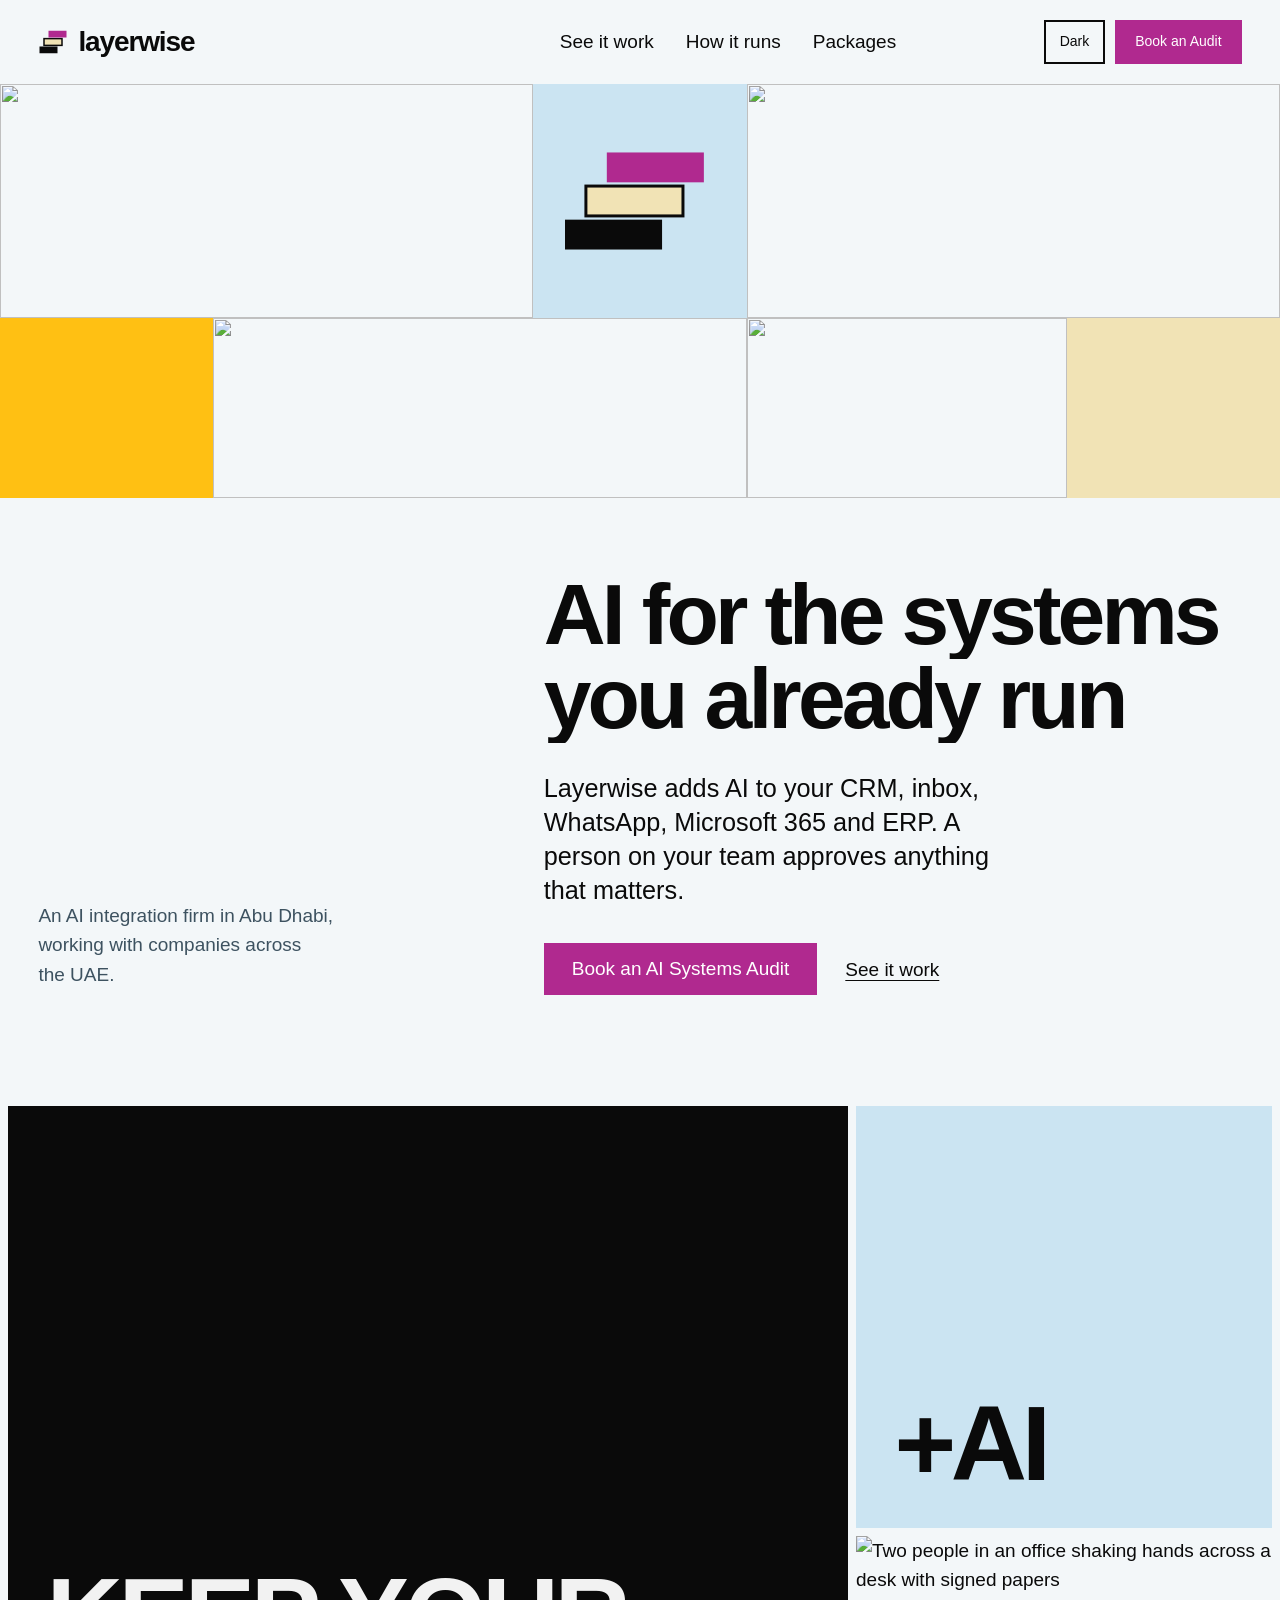
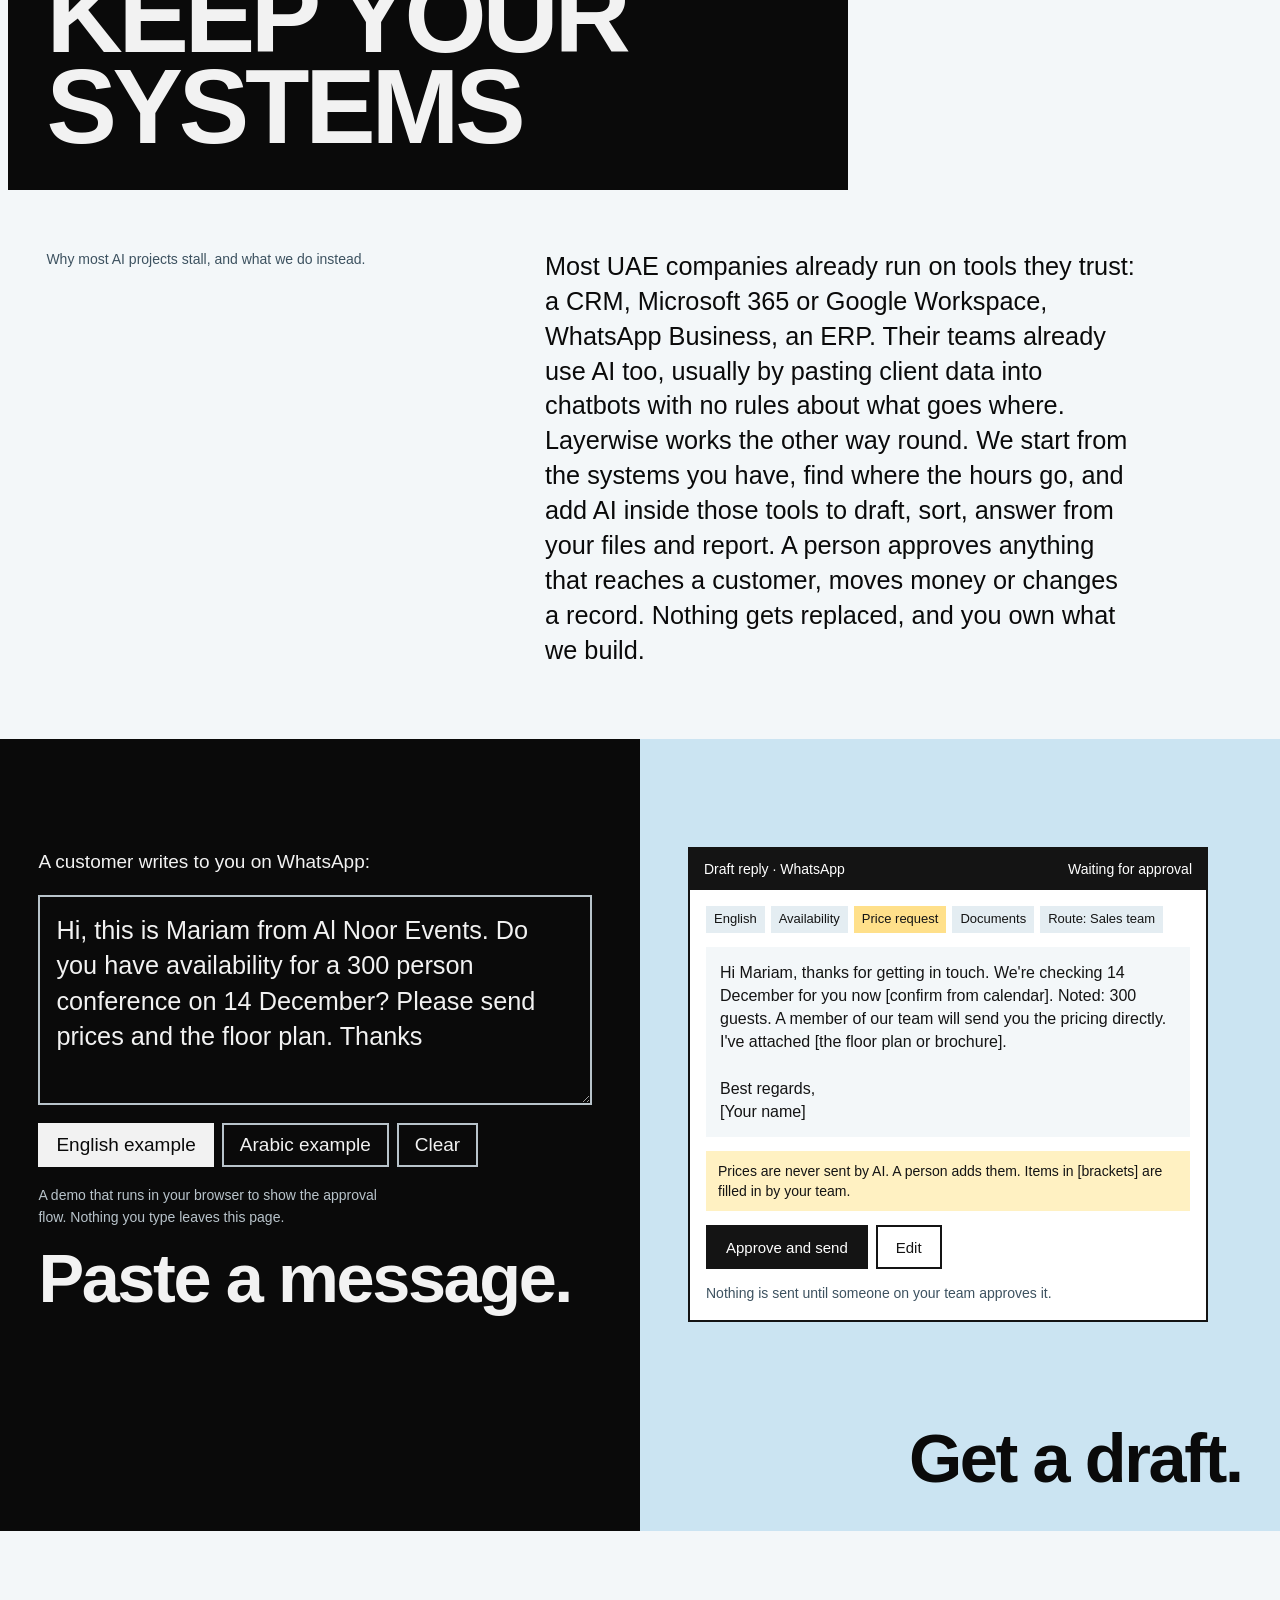
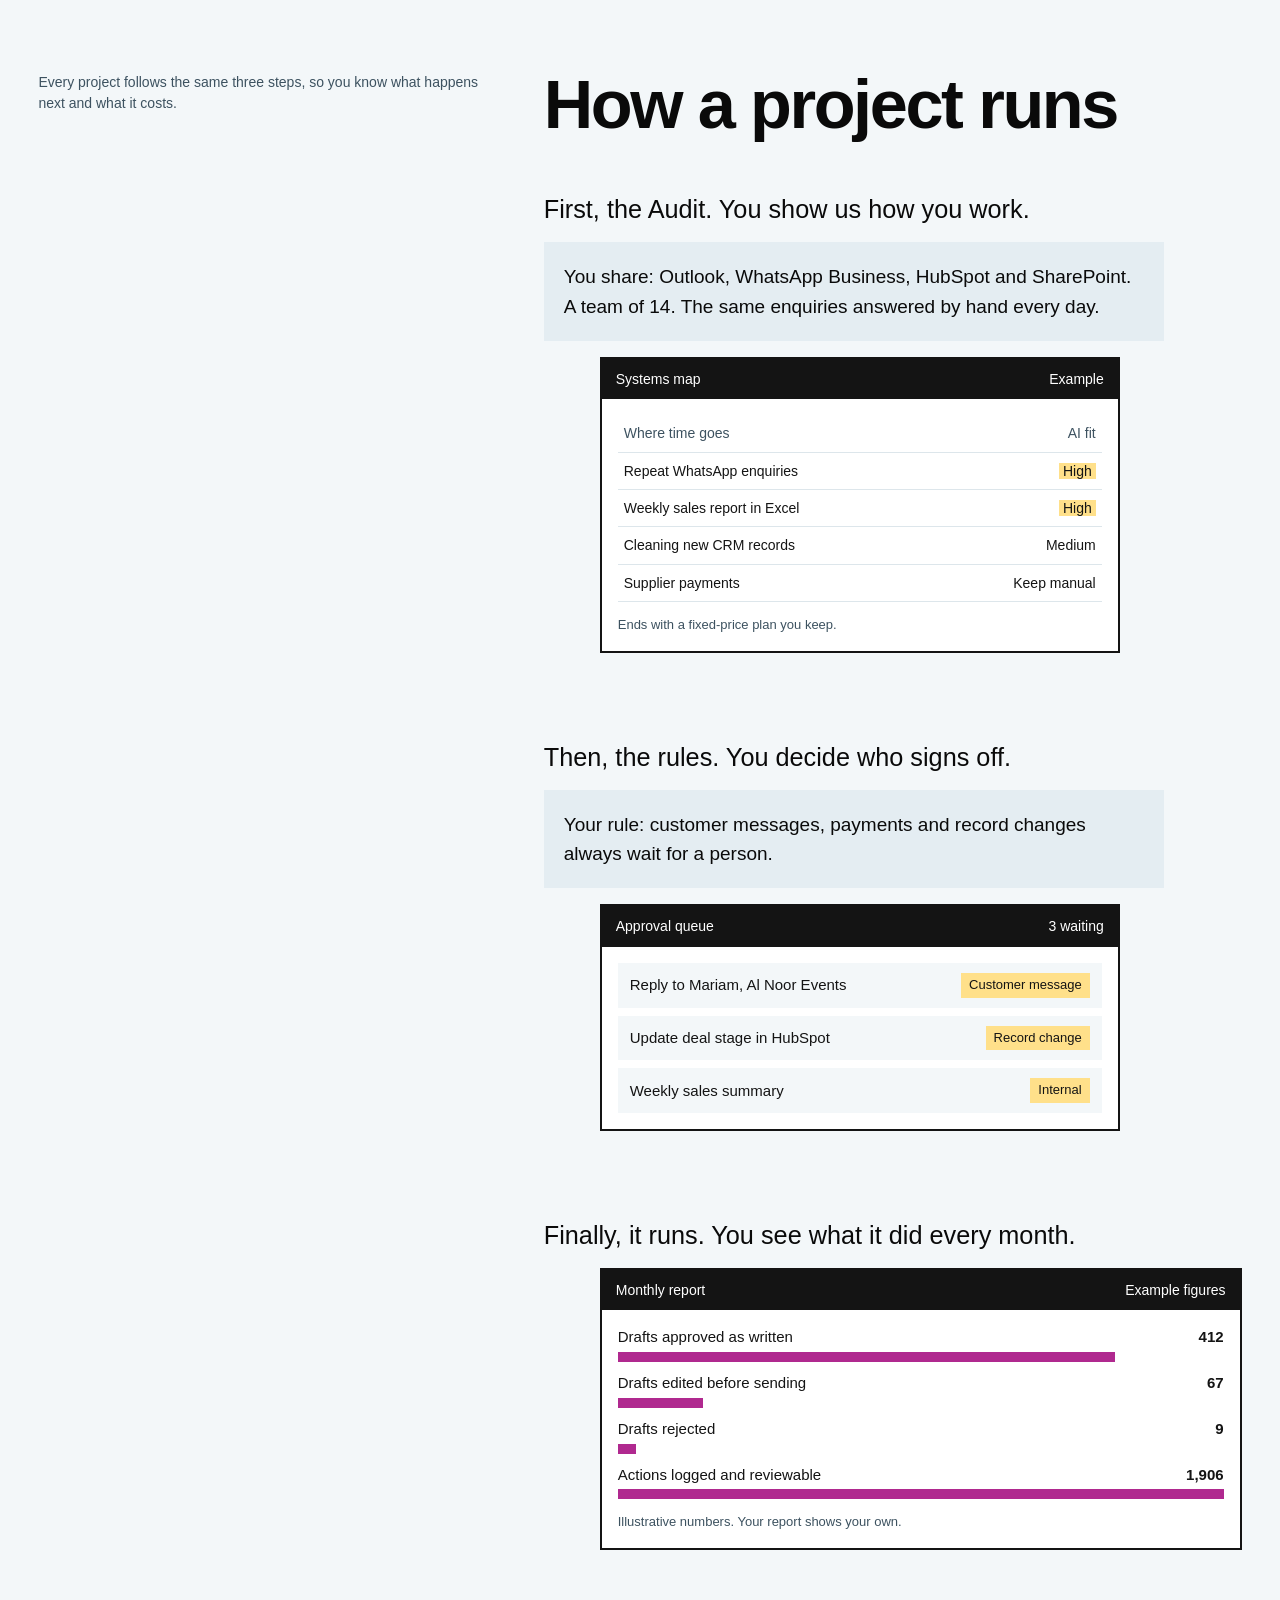
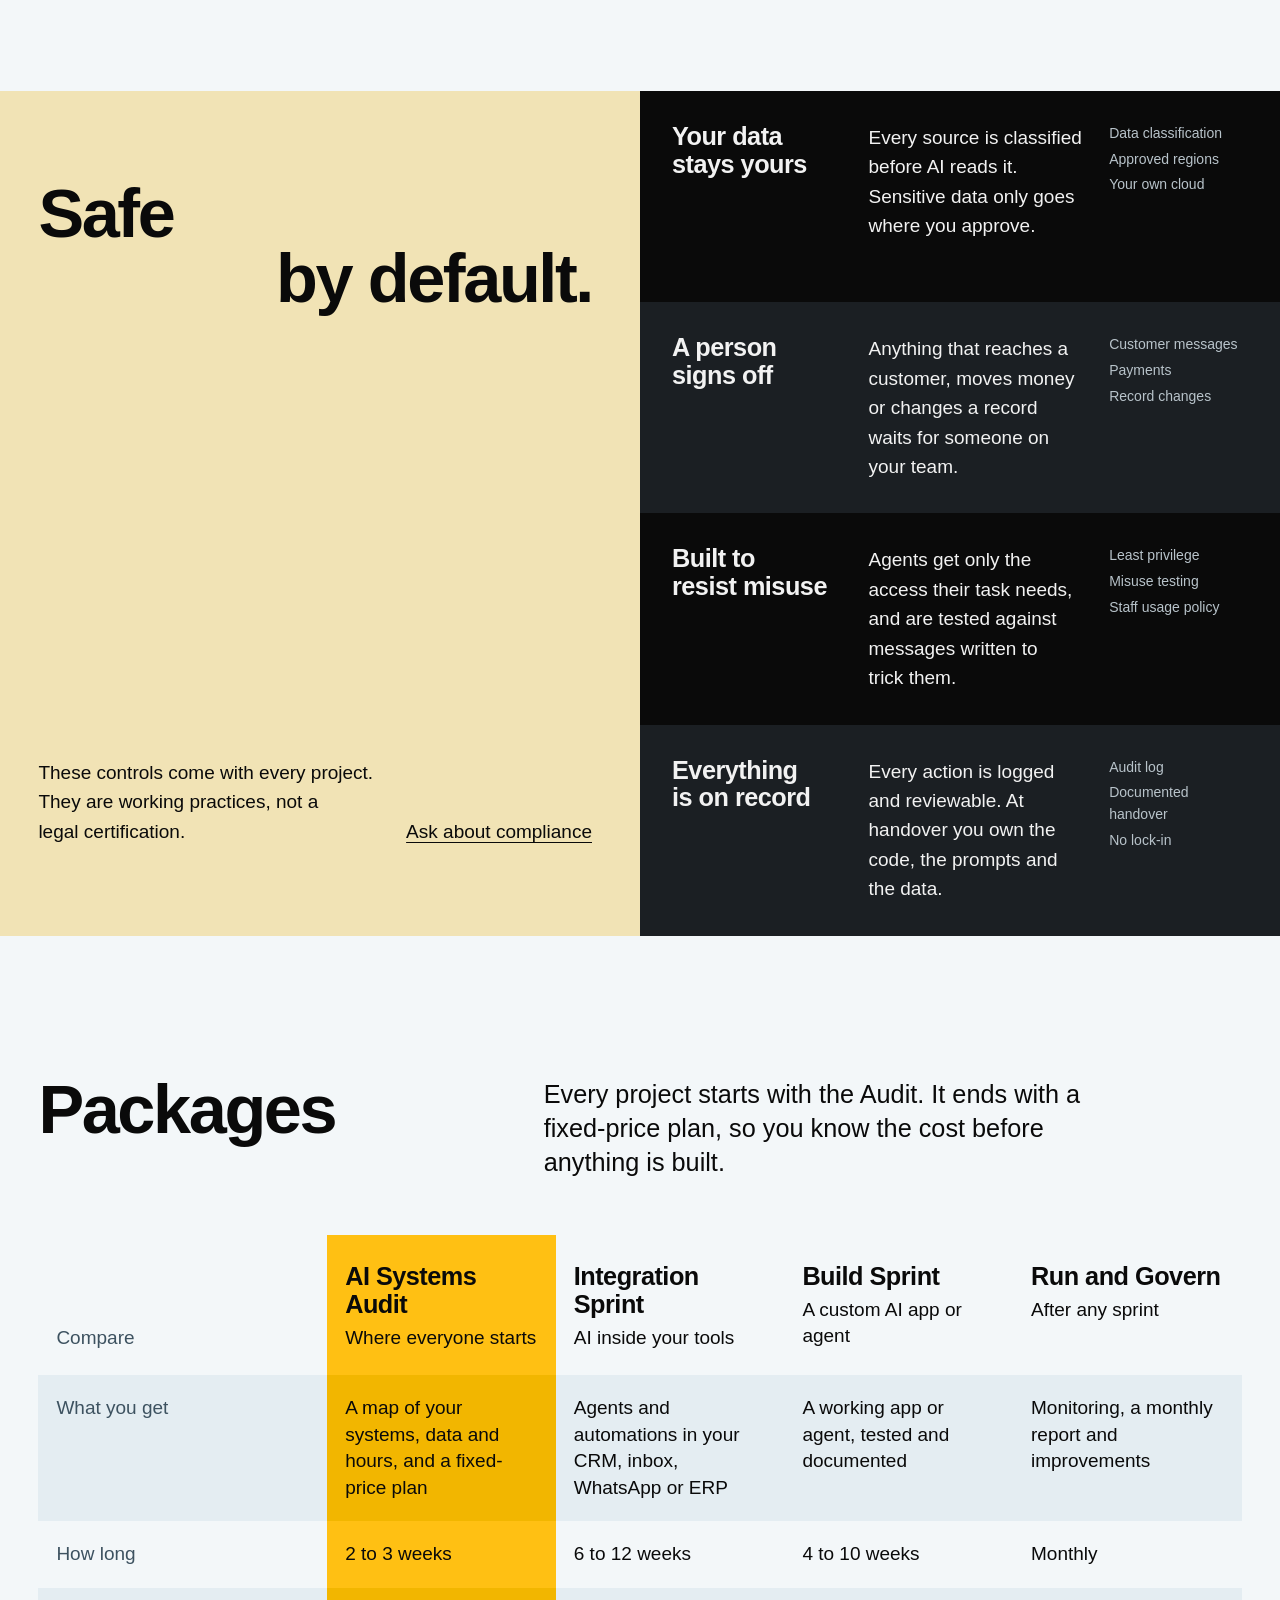
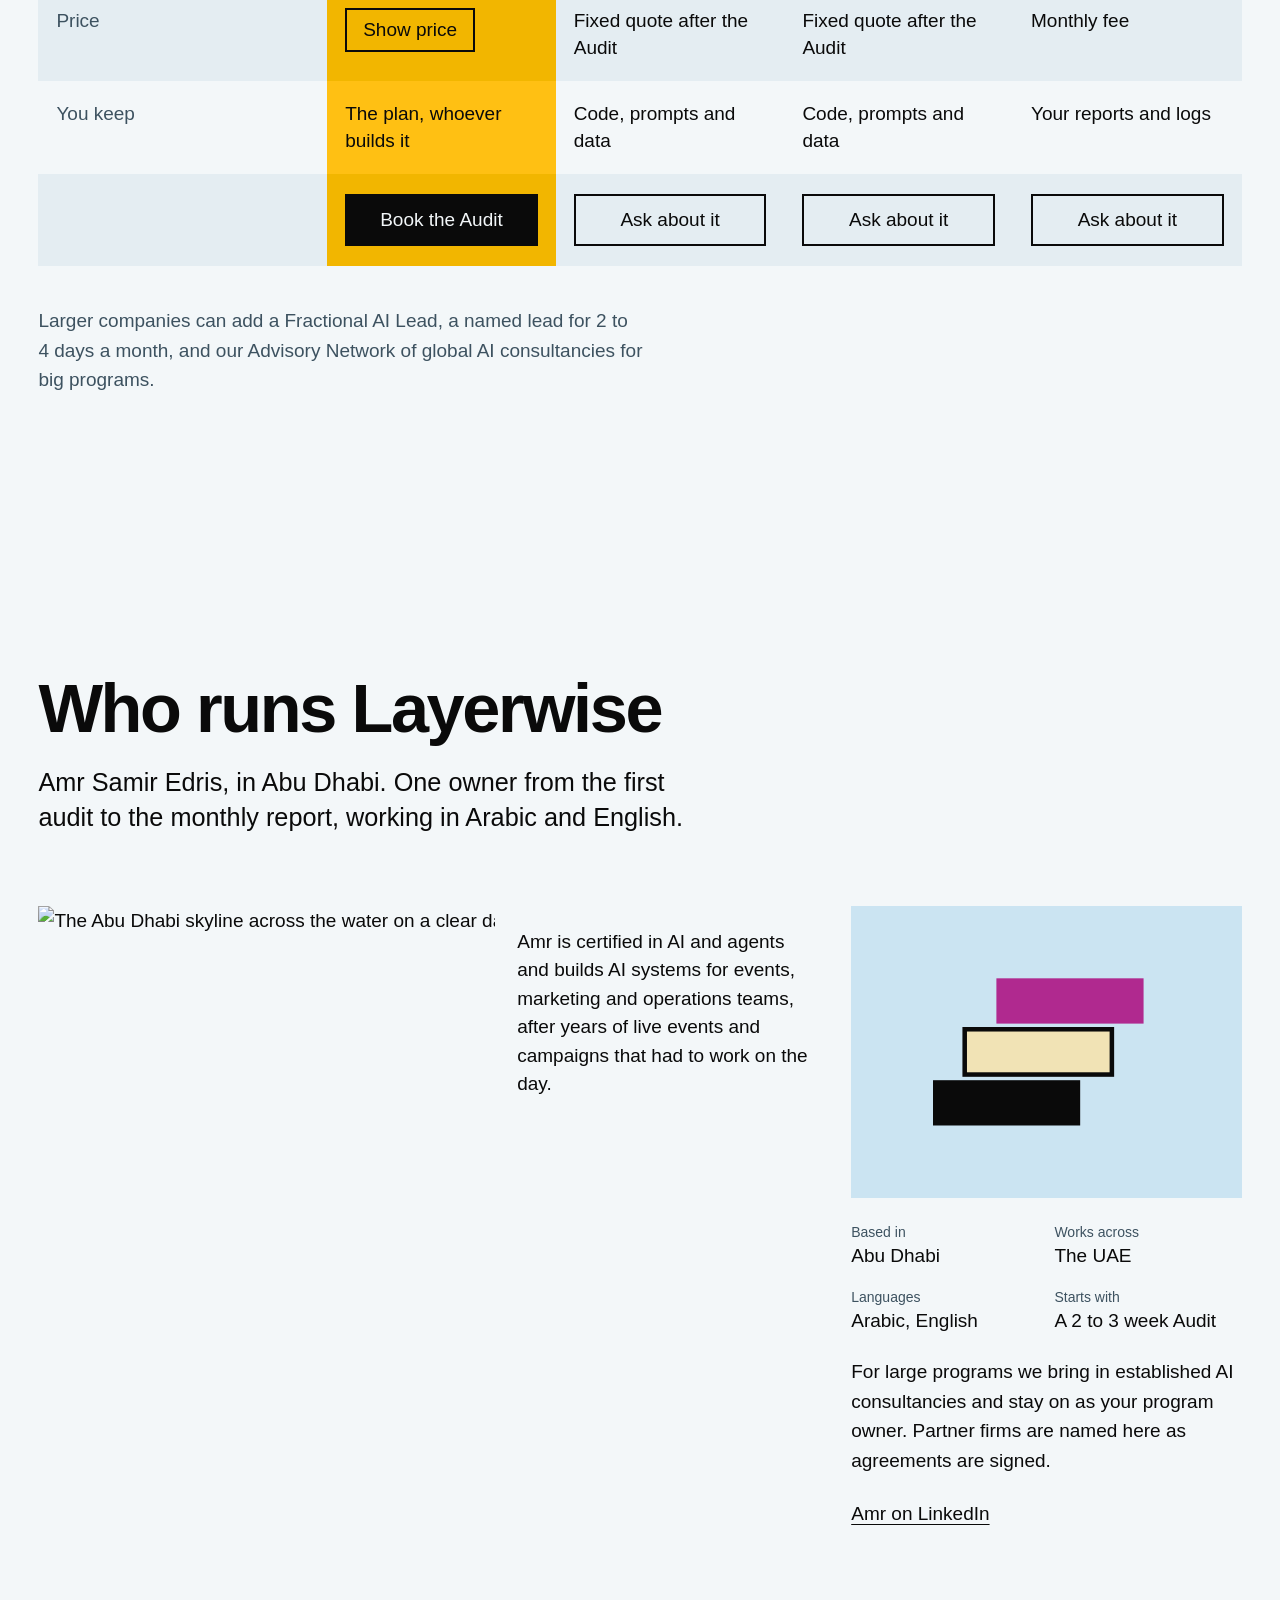
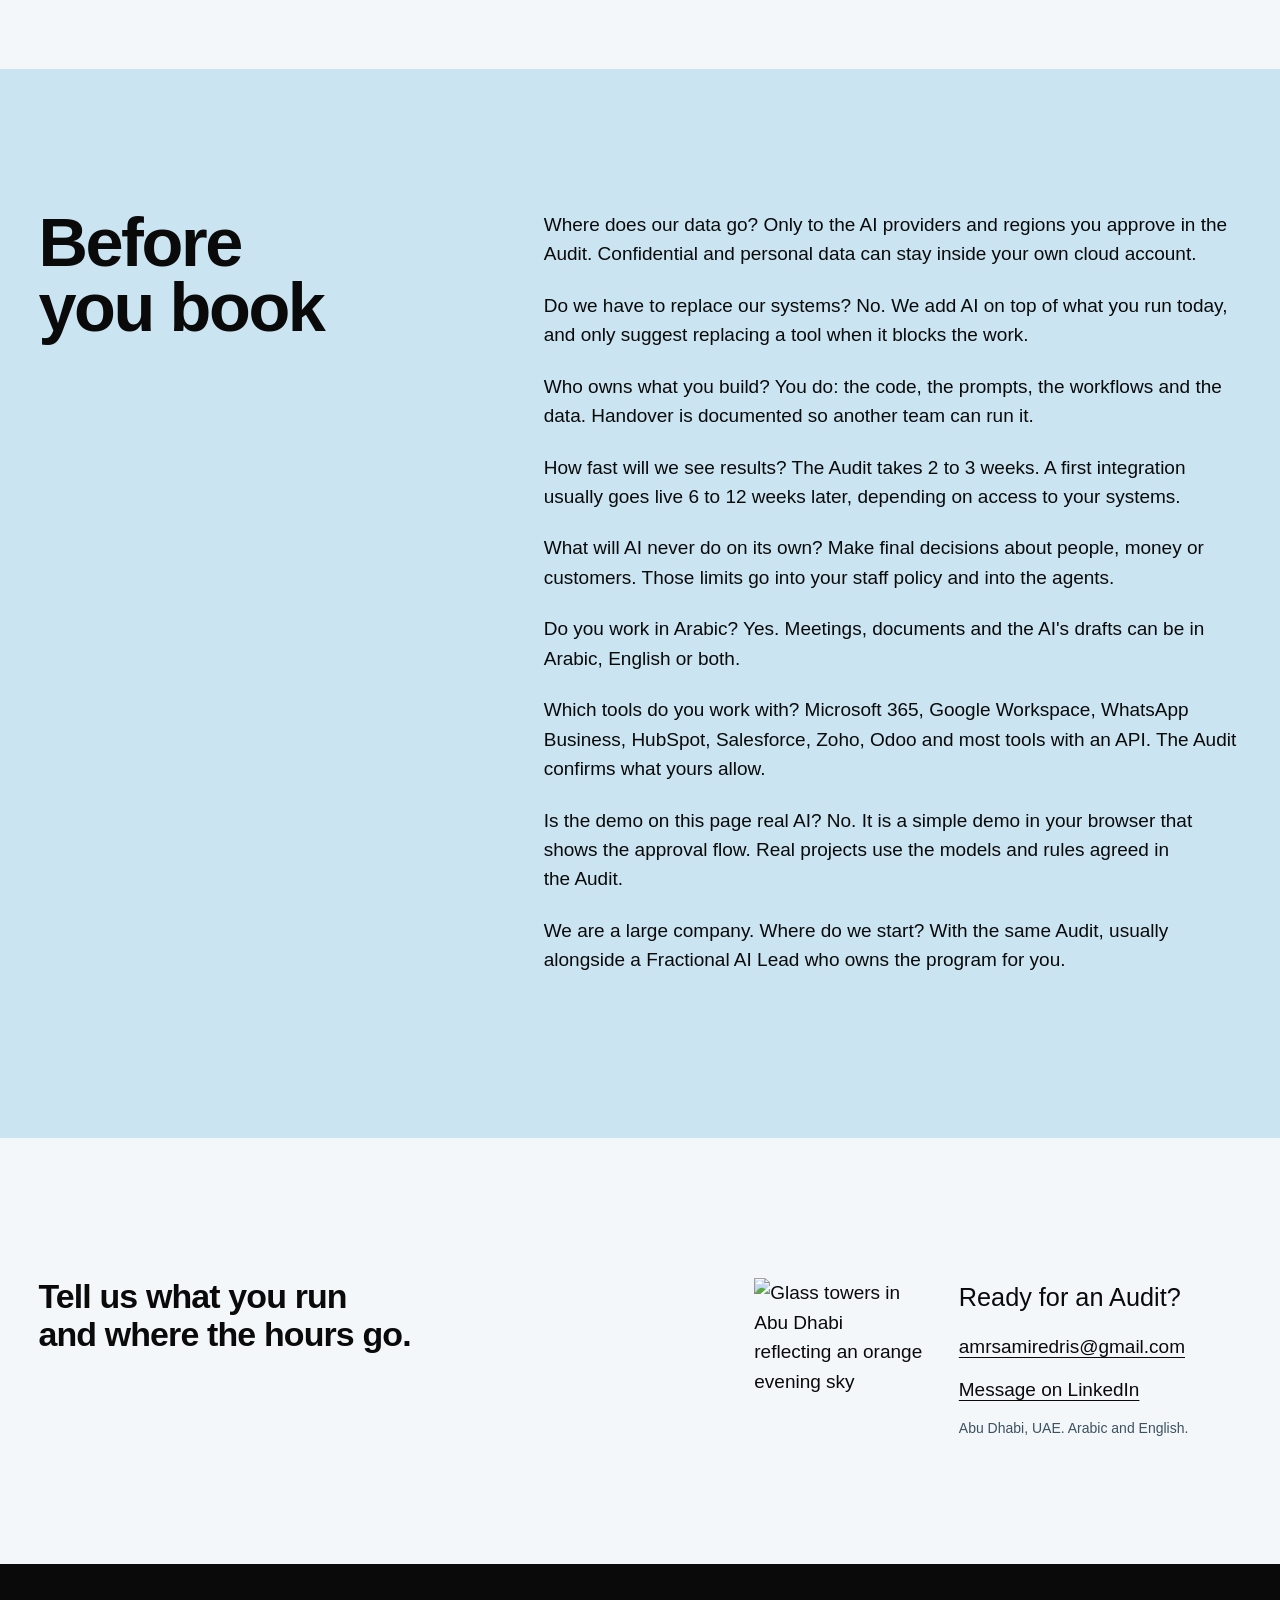
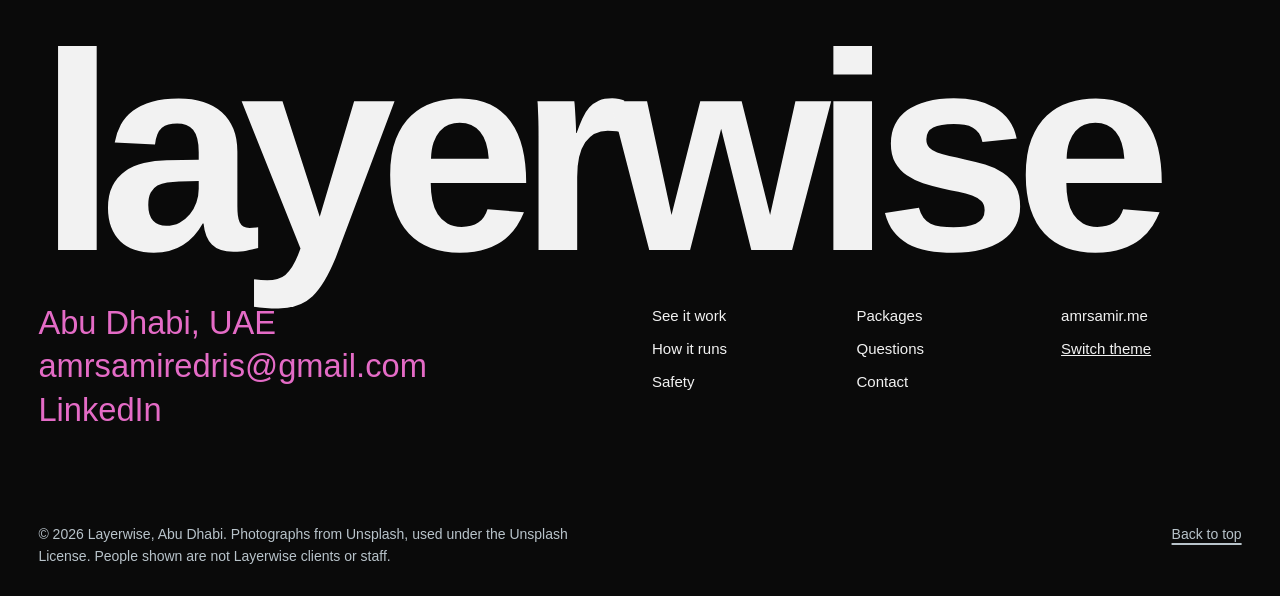
==== commit 6c9c8346: "Polish: footer wordmark fits every width, hero reveal fallback Co-Authored-By: Claude Opus 5.5 <nore" ====
--- a/index.html
+++ b/index.html
@@ -330,7 +330,7 @@
 
 /* footer */
 footer{background:var(--strong);color:var(--strong-ink);padding-block:clamp(48px,6vw,80px) 28px;overflow:hidden}
-.big{font-size:min(17rem,18.4vw);font-weight:800;letter-spacing:-0.06em;line-height:.8;white-space:nowrap;margin-bottom:-0.12em}
+.big{font-size:min(20rem,22vw);font-weight:800;letter-spacing:-0.06em;line-height:.8;white-space:nowrap;margin-bottom:-0.12em}
 .f-row{display:grid;grid-template-columns:repeat(12,minmax(0,1fr));gap:40px 24px;margin-top:72px}
 .places{grid-column:1/6;display:grid;gap:6px}
 .places a{font-size:clamp(1.5rem,1rem + 1.3vw,2.25rem);font-weight:500;color:#e46bc6;text-decoration:none;line-height:1.15;overflow-wrap:anywhere}
@@ -342,7 +342,7 @@
 .f-links button{background:none;border:0;padding:0;cursor:pointer;text-decoration:underline;font-size:15px}
 .legal{margin-top:96px;display:flex;flex-wrap:wrap;justify-content:space-between;gap:12px 24px;font-size:var(--s-small);color:var(--strong-soft)}
 .legal p{max-width:70ch}
-@media (max-width:719px){.places,.f-links{grid-column:1/-1}.f-links{grid-template-columns:1fr 1fr}.big{font-size:19.5vw}}
+@media (max-width:719px){.places,.f-links{grid-column:1/-1}.f-links{grid-template-columns:1fr 1fr}}
 
 /* motion: everything is visible without script; script adds the entrances */
 .js .hero h1 .ln>span{transform:translateY(105%);transition:transform .9s var(--ease)}
@@ -744,7 +744,7 @@
 
   /* entrances: content shows even if this never runs */
   var hero=document.querySelector('.hero');
-  requestAnimationFrame(function(){requestAnimationFrame(function(){hero.classList.add('in')})});
+  requestAnimationFrame(function(){requestAnimationFrame(function(){hero.classList.add('in')})});setTimeout(function(){hero.classList.add('in')},120);
   var items=[].slice.call(document.querySelectorAll('[data-rise]'));
   if('IntersectionObserver' in window){
     var io=new IntersectionObserver(function(es){es.forEach(function(x){if(x.isIntersecting){x.target.classList.add('in');io.unobserve(x.target)}})},{threshold:.08,rootMargin:'0px 0px -6% 0px'});
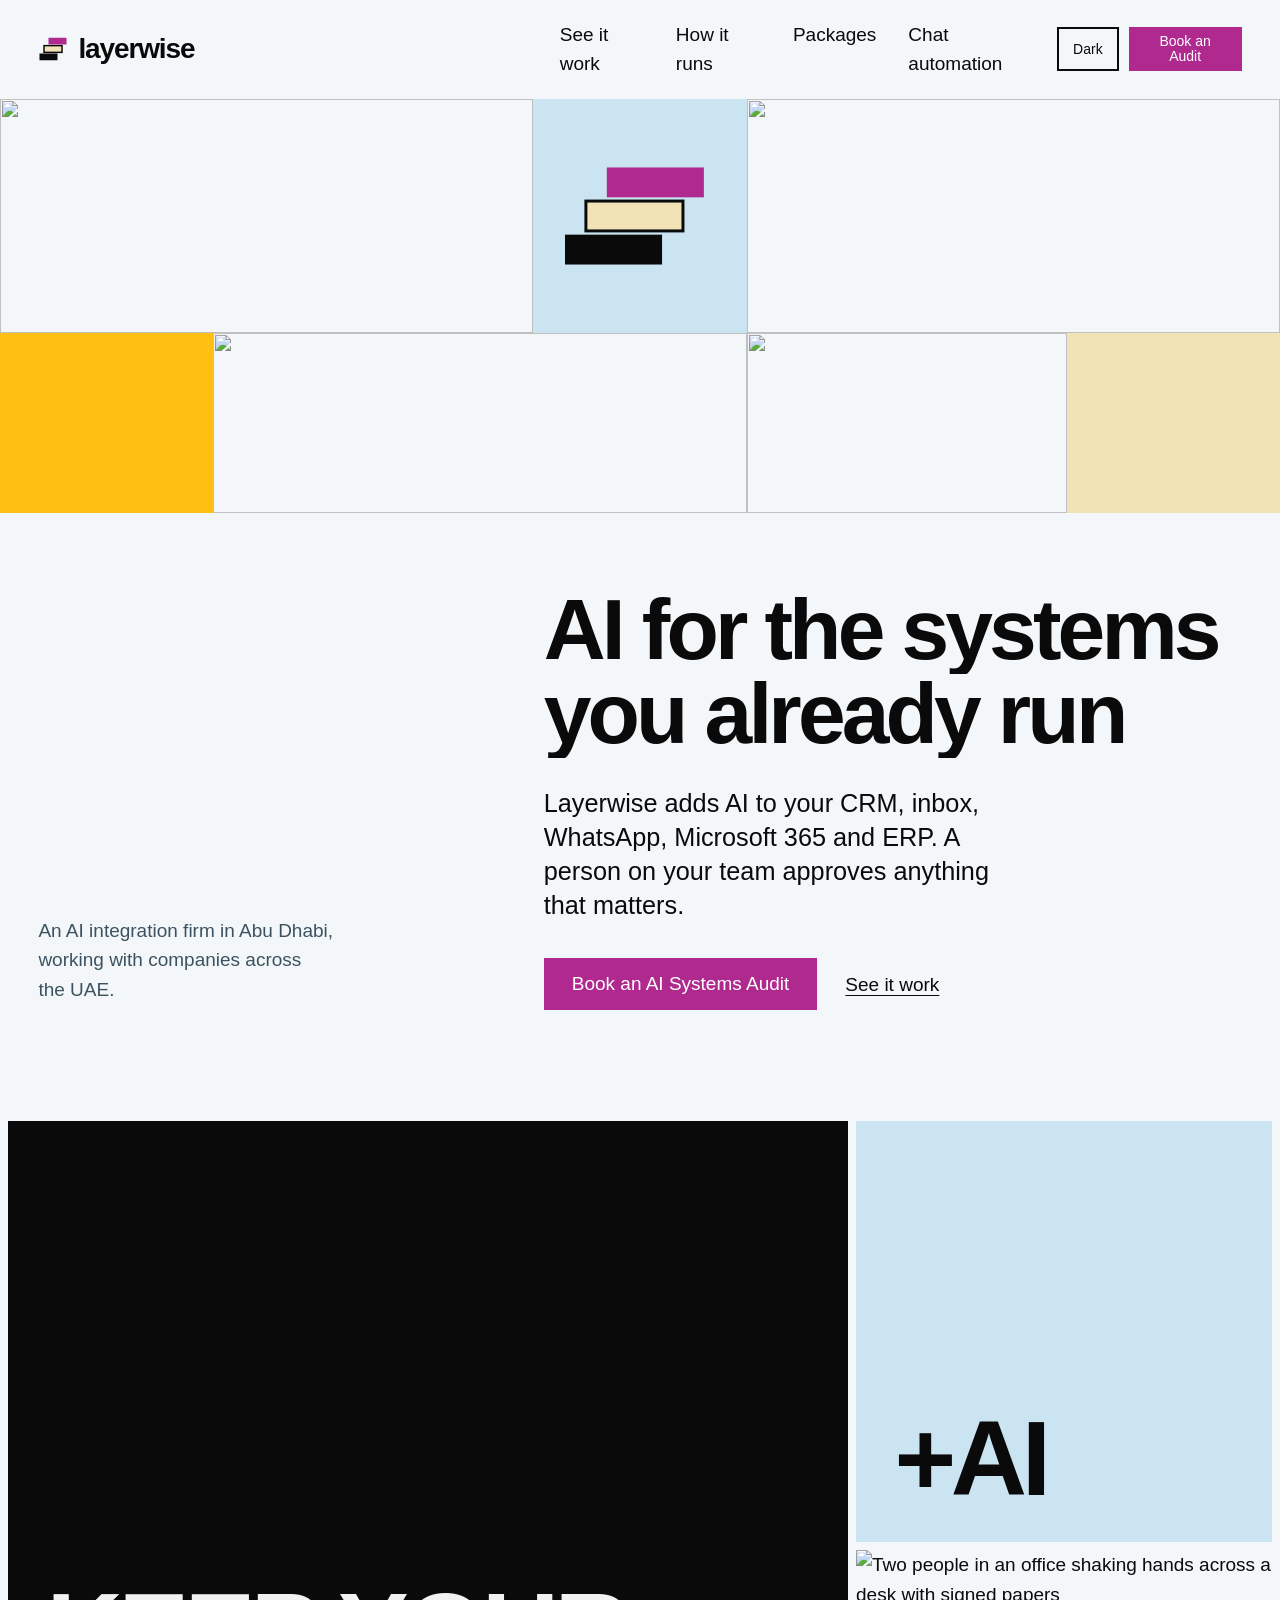
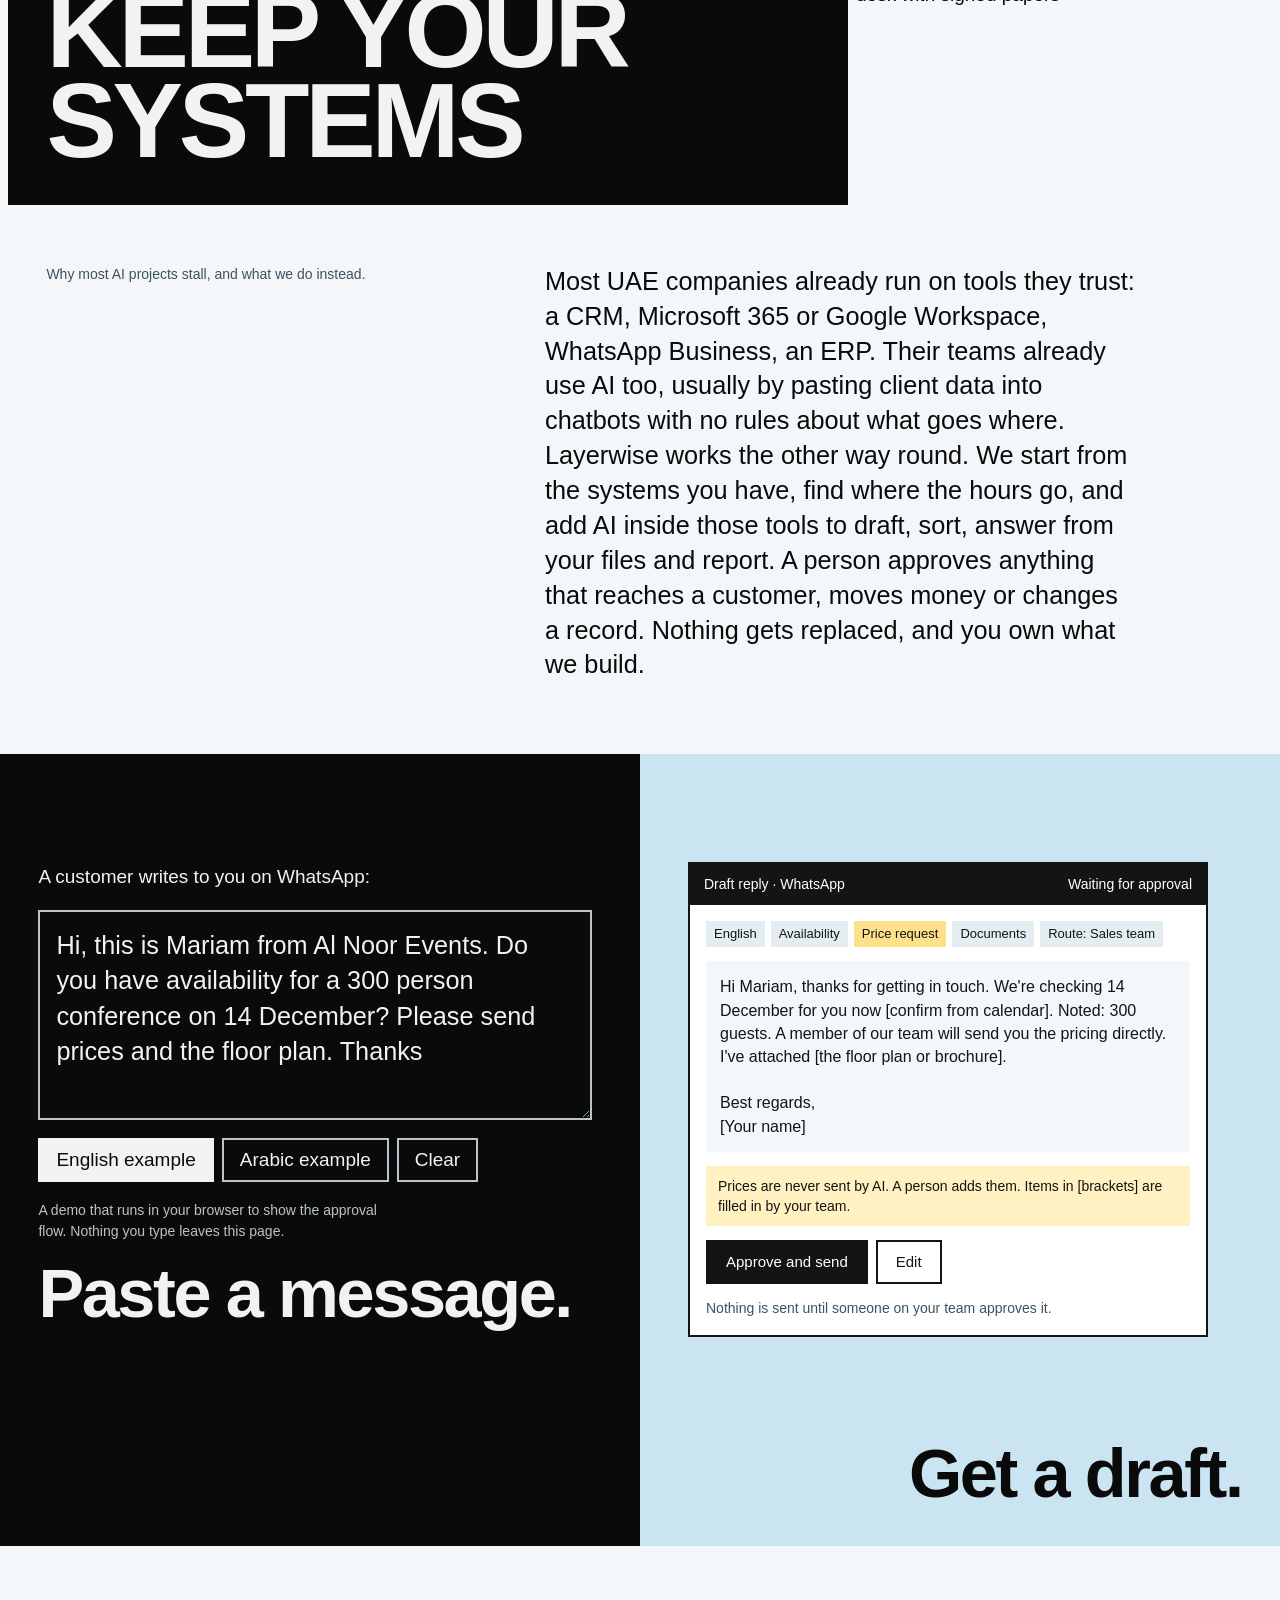
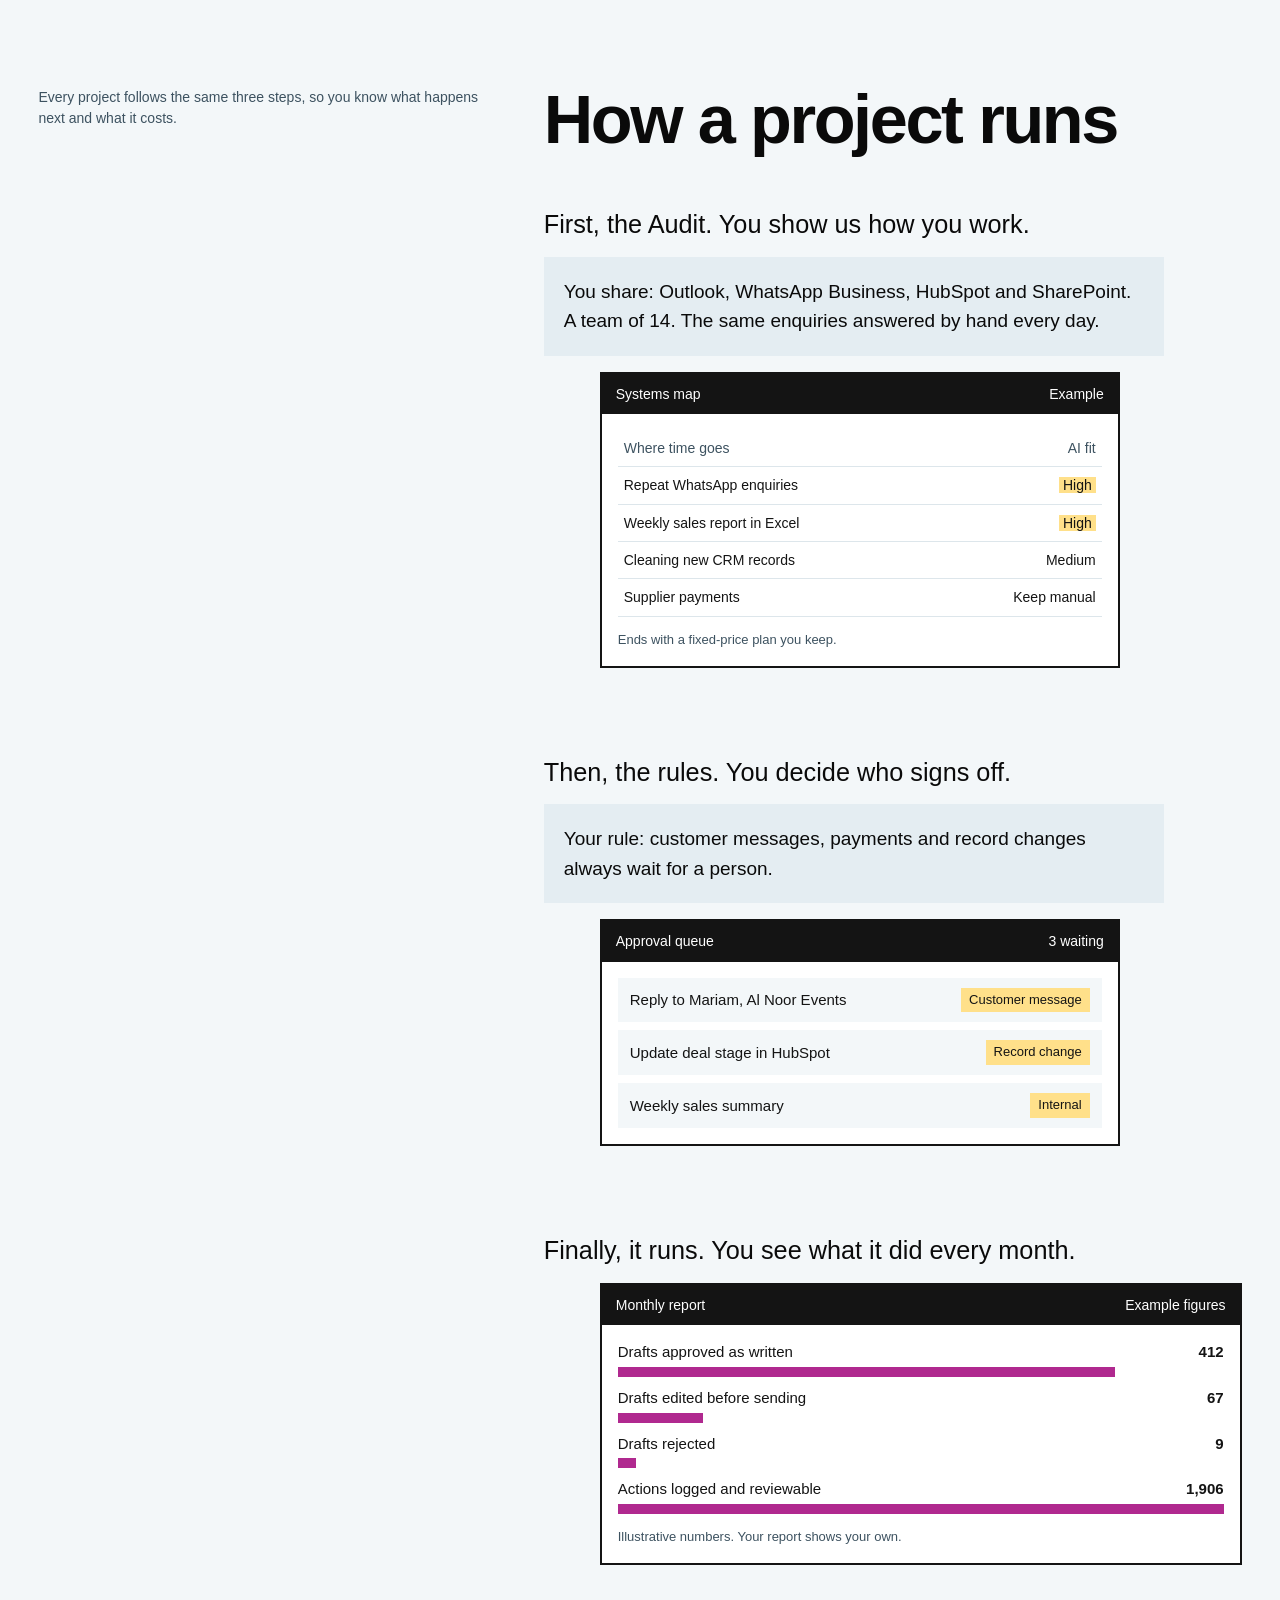
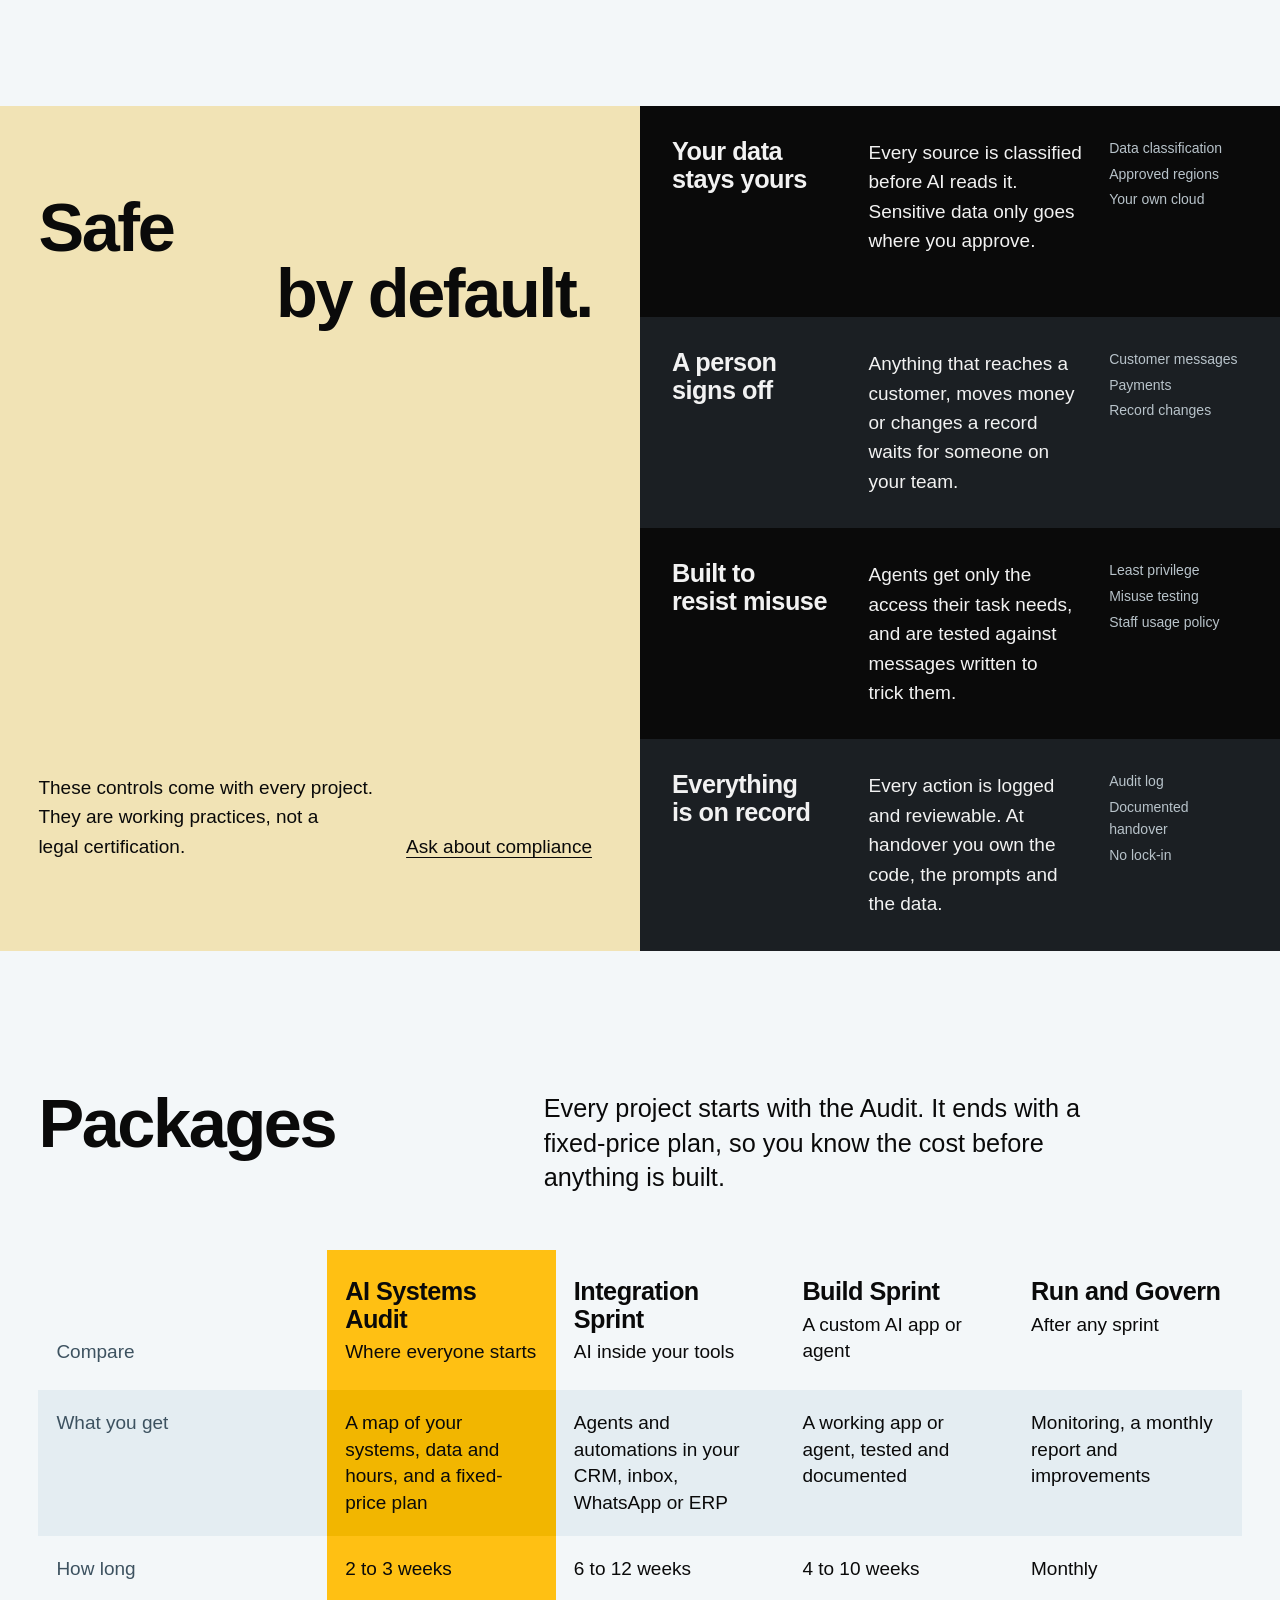
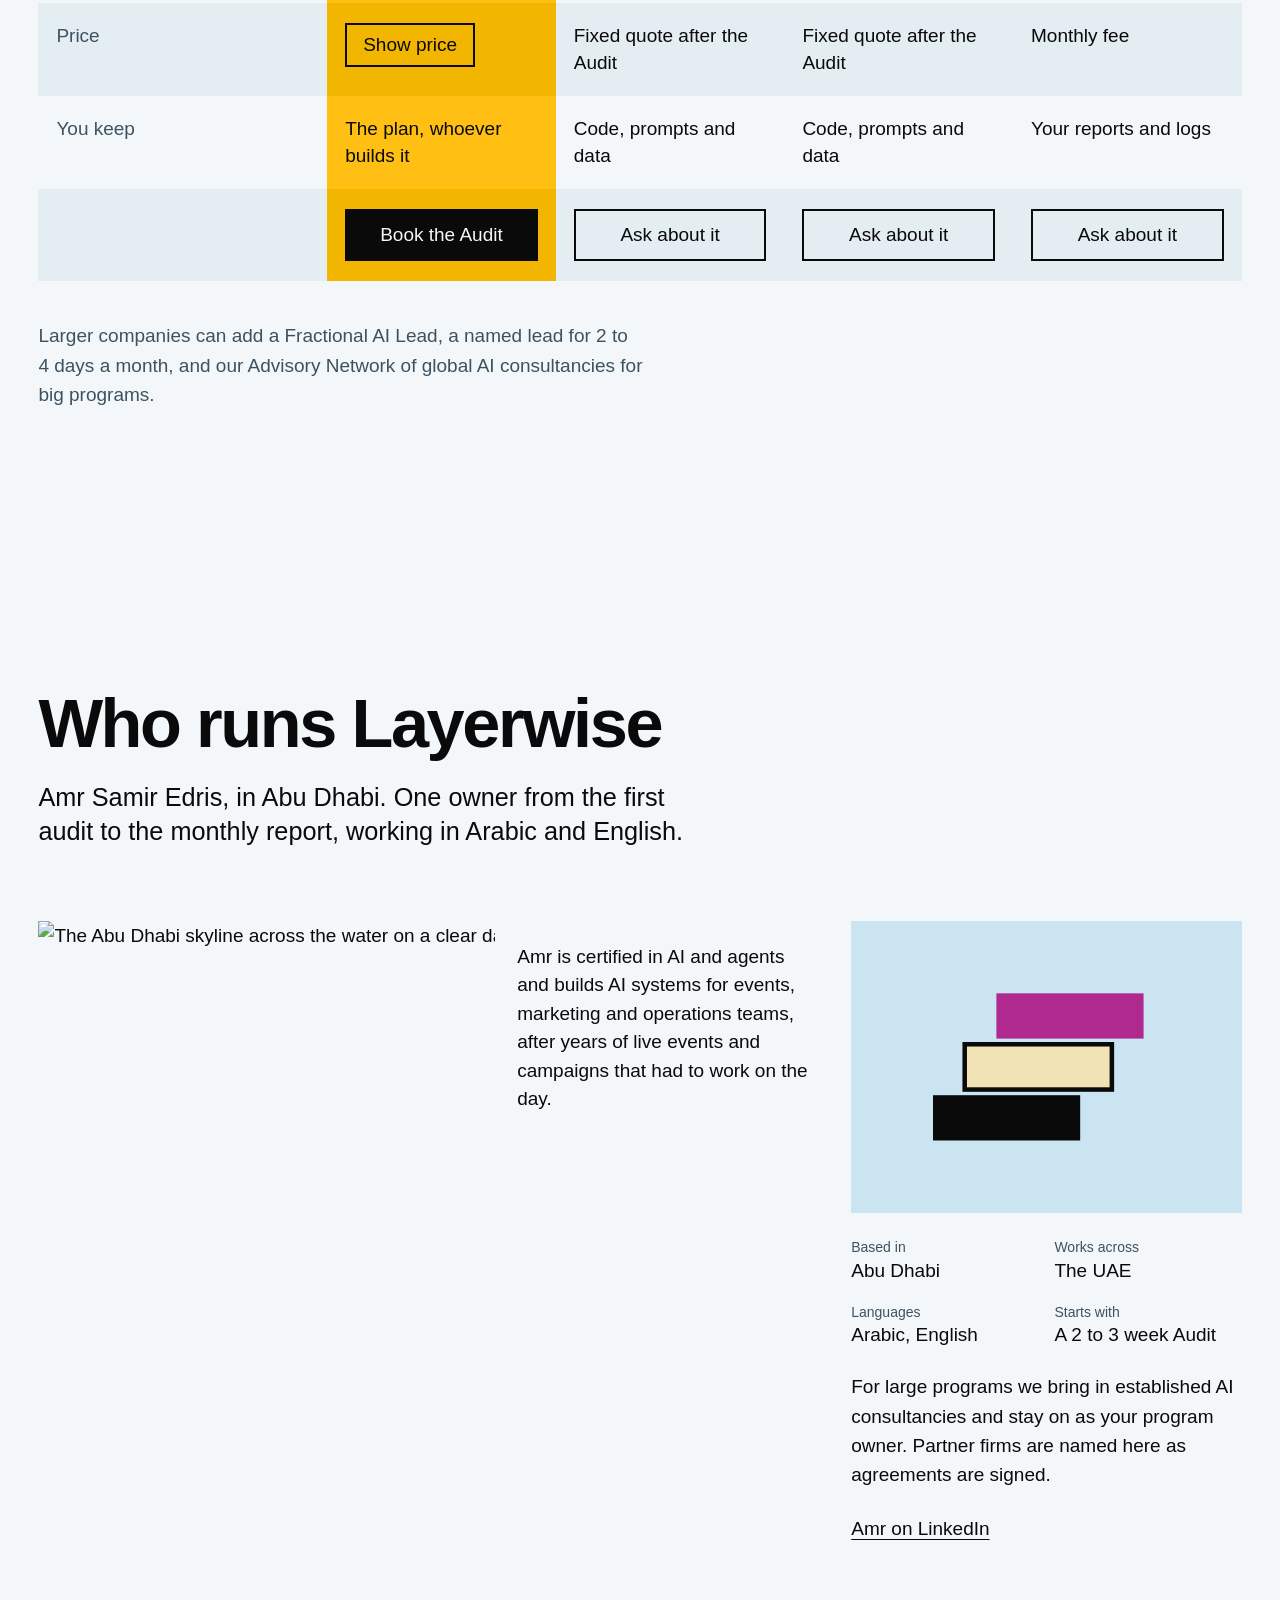
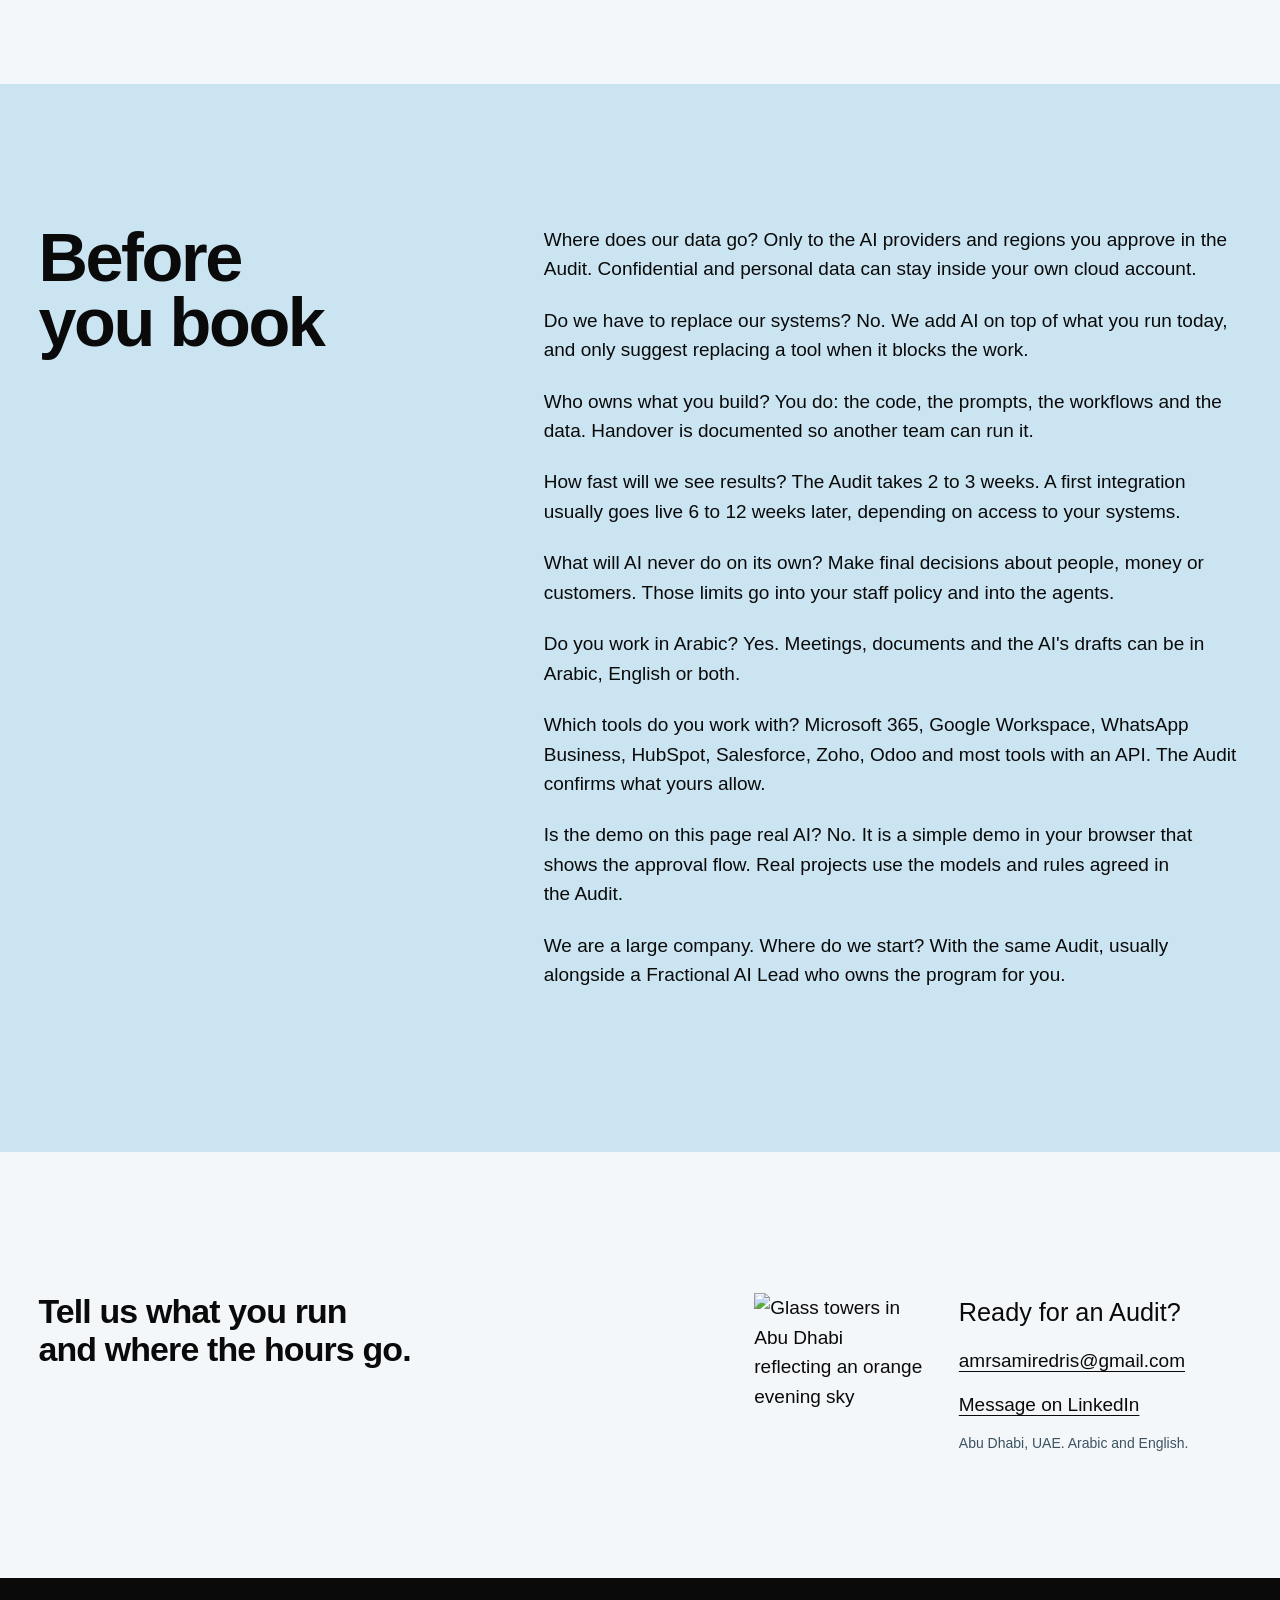
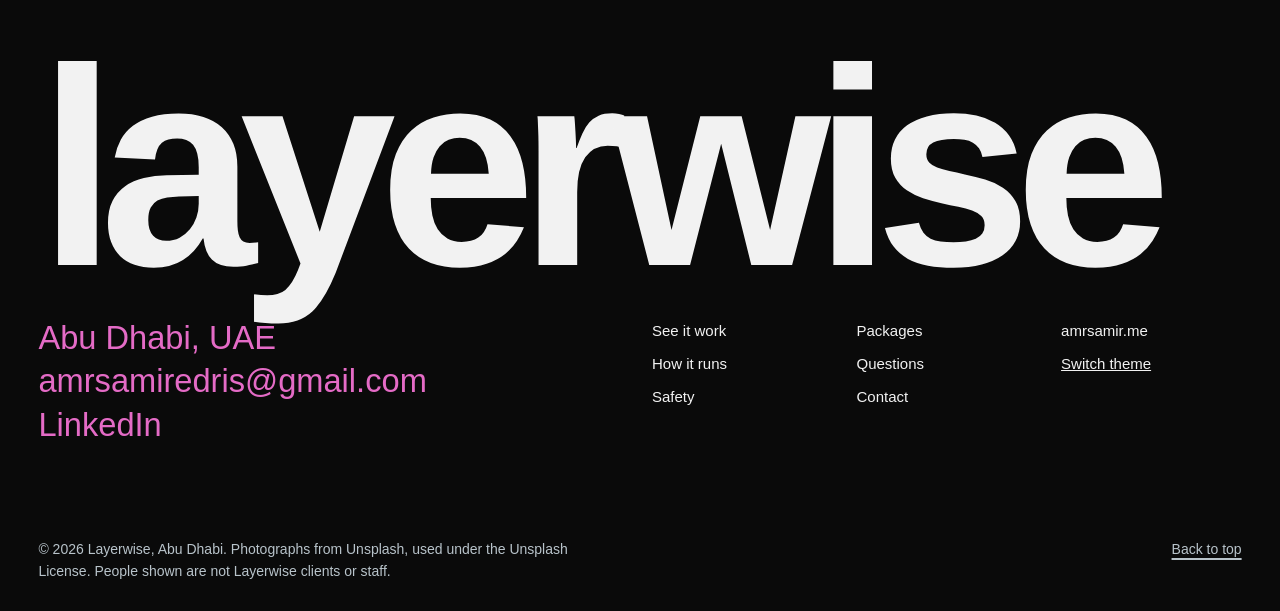
==== commit a54deef8: "Add Layerwise Chat product page (/chat): bilingual AR/EN, interactive comment-to-DM demo, localized " ====
--- a/index.html
+++ b/index.html
@@ -6,7 +6,7 @@
 <title>Layerwise · AI for the systems you already run</title>
 <meta name="description" content="Layerwise adds AI to the CRM, inbox, WhatsApp, Microsoft 365 and ERP that UAE companies already run, with a person approving what matters. Abu Dhabi.">
 <meta name="theme-color" content="#f3f7f9">
-<link rel="icon" href="data:image/svg+xml,%3Csvg xmlns='http://www.w3.org/2000/svg' viewBox='0 0 40 40'%3E%3Crect width='40' height='40' fill='%23cbe4f2'/%3E%3Crect x='6' y='25' width='22' height='7' fill='%230a0a0a'/%3E%3Crect x='10' y='16.5' width='22' height='7' fill='%23f1e3b5'/%3E%3Crect x='14' y='8' width='22' height='7' fill='%23b0298f'/%3E%3C/svg%3E">
+<link rel="icon" href="/favicon.svg" type="image/svg+xml">
 <link rel="preconnect" href="https://api.fontshare.com">
 <link rel="preconnect" href="https://cdn.fontshare.com" crossorigin>
 <link rel="preconnect" href="https://images.unsplash.com">
@@ -371,12 +371,12 @@
     <a class="word" href="#top" aria-label="Layerwise, home">
       <svg viewBox="0 0 40 40" aria-hidden="true"><rect x="2" y="26" width="24" height="9" fill="currentColor"/><rect x="8" y="15.5" width="24" height="9" fill="var(--sand)" stroke="currentColor" stroke-width="2"/><rect x="14" y="5" width="24" height="9" fill="var(--accent)"/></svg>layerwise</a>
     <div class="main">
-      <nav aria-label="Main"><a href="#demo">See it work</a><a href="#how">How it runs</a><a href="#pricing">Packages</a></nav>
+      <nav aria-label="Main"><a href="#demo">See it work</a><a href="#how">How it runs</a><a href="#pricing">Packages</a><a href="/chat/">Chat automation</a></nav>
       <div class="right">
         <button class="theme" id="theme" type="button" aria-pressed="false">Dark</button>
         <a class="btn btn-accent hide-sm" href="#contact">Book an Audit</a>
         <details class="menu"><summary>Menu</summary>
-          <ul><li><a href="#demo">See it work</a></li><li><a href="#how">How it runs</a></li><li><a href="#safety">Safety</a></li><li><a href="#pricing">Packages</a></li><li><a href="#faq">Questions</a></li><li><a href="#contact">Book an Audit</a></li></ul>
+          <ul><li><a href="#demo">See it work</a></li><li><a href="#how">How it runs</a></li><li><a href="#safety">Safety</a></li><li><a href="#pricing">Packages</a></li><li><a href="#faq">Questions</a></li><li><a href="/chat/">Chat automation</a></li><li><a href="#contact">Book an Audit</a></li></ul>
         </details>
       </div>
     </div>
